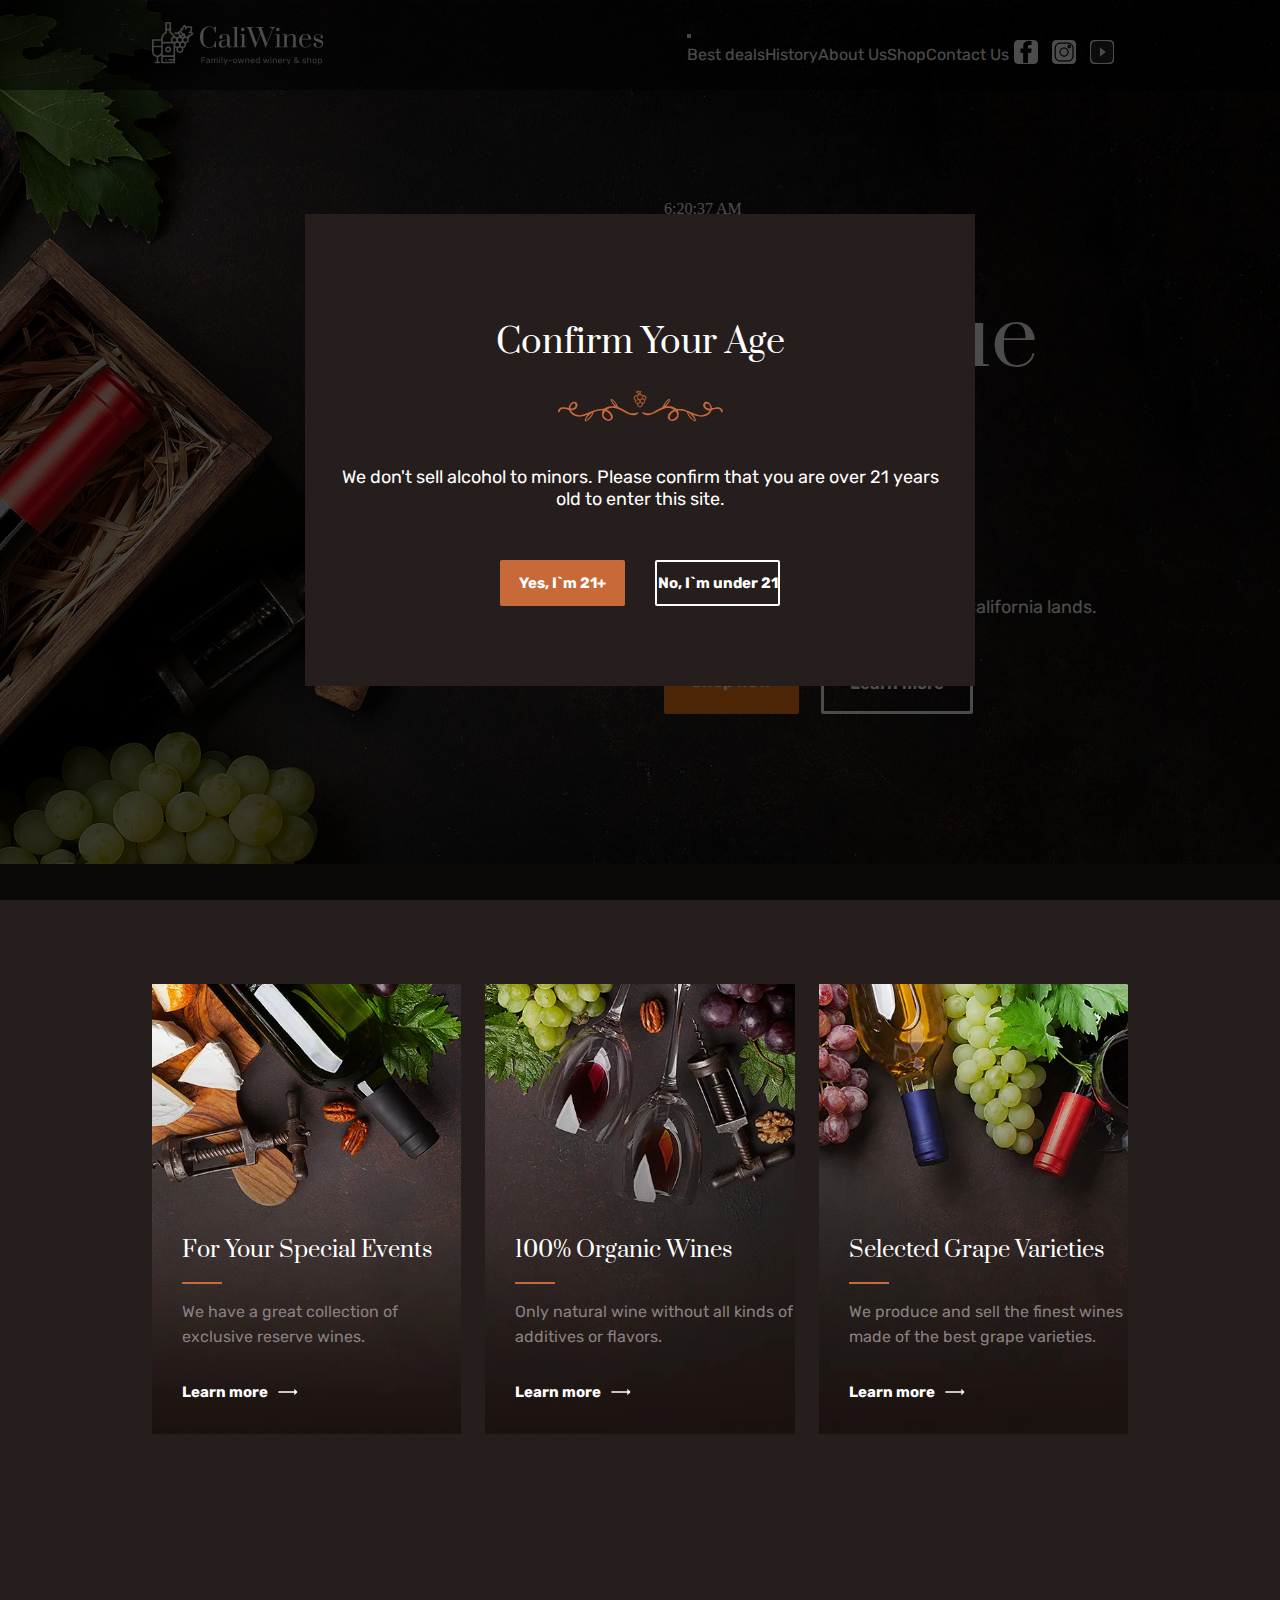
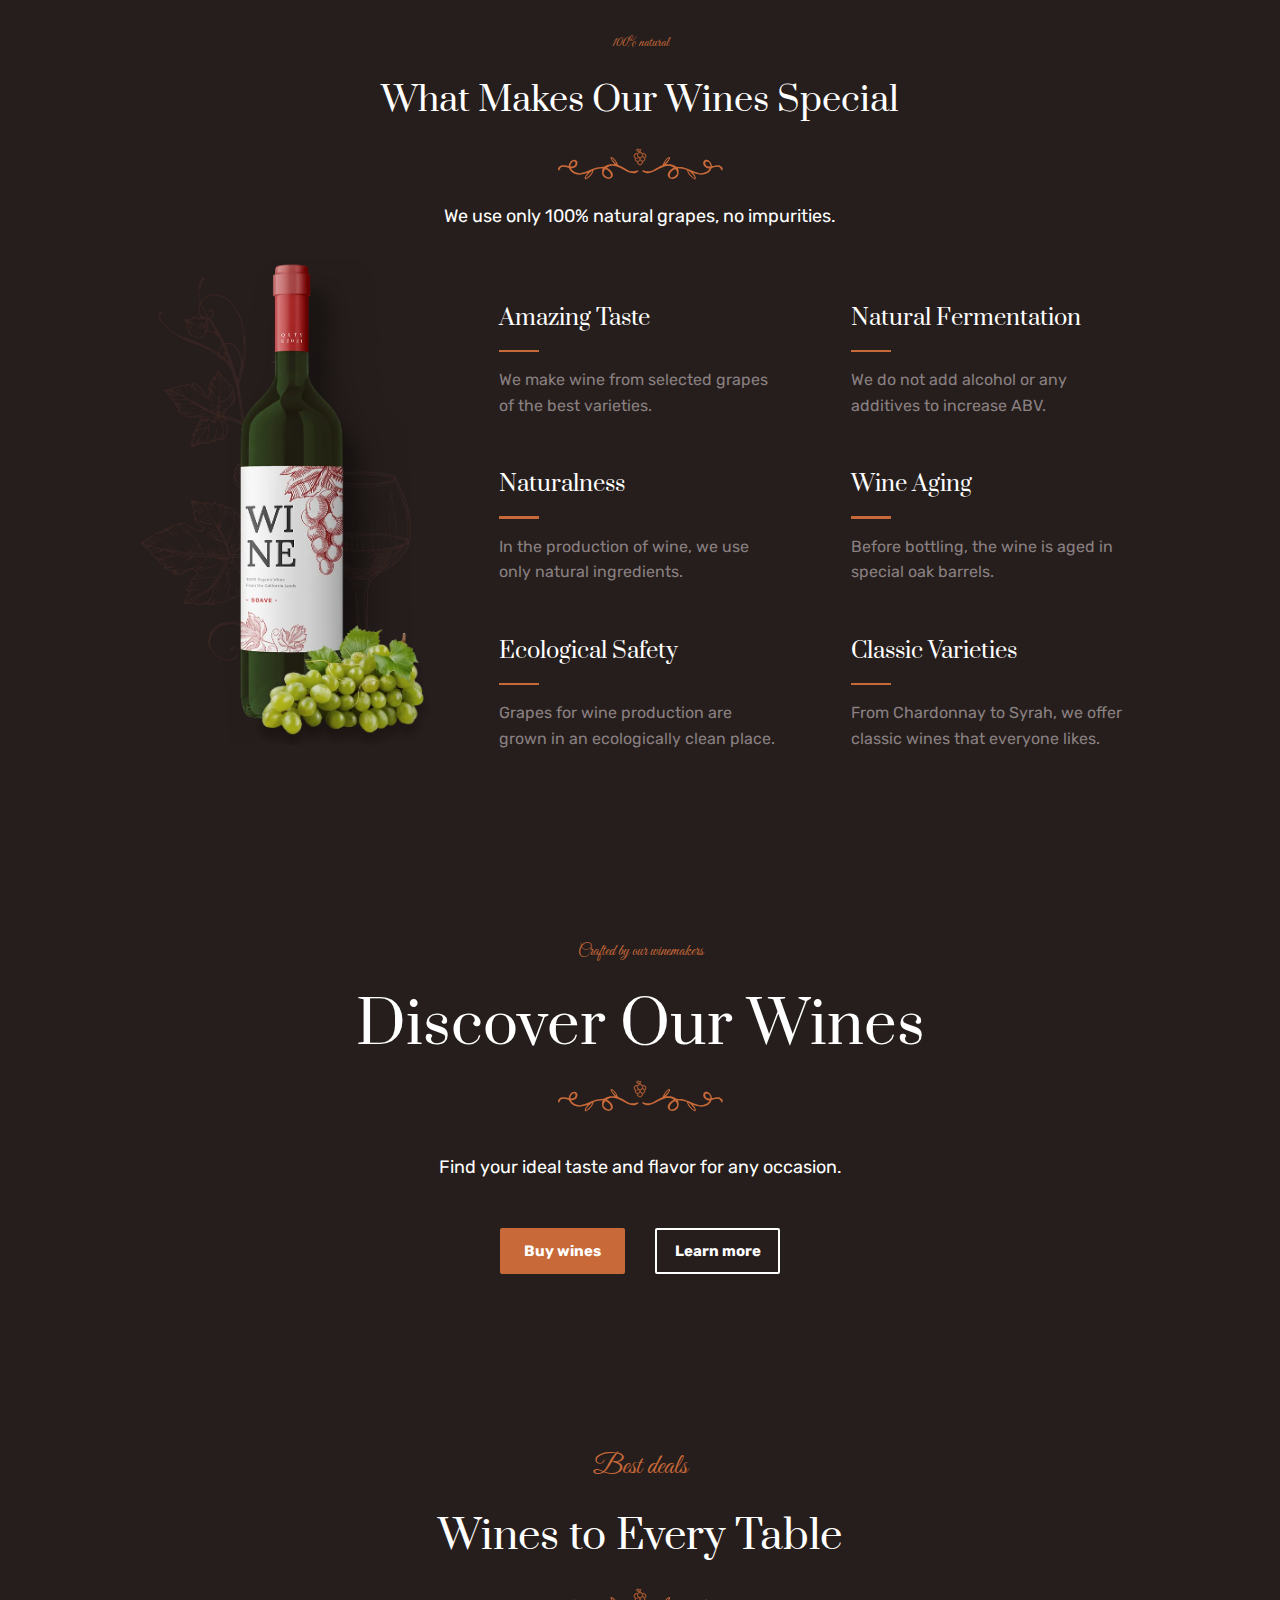
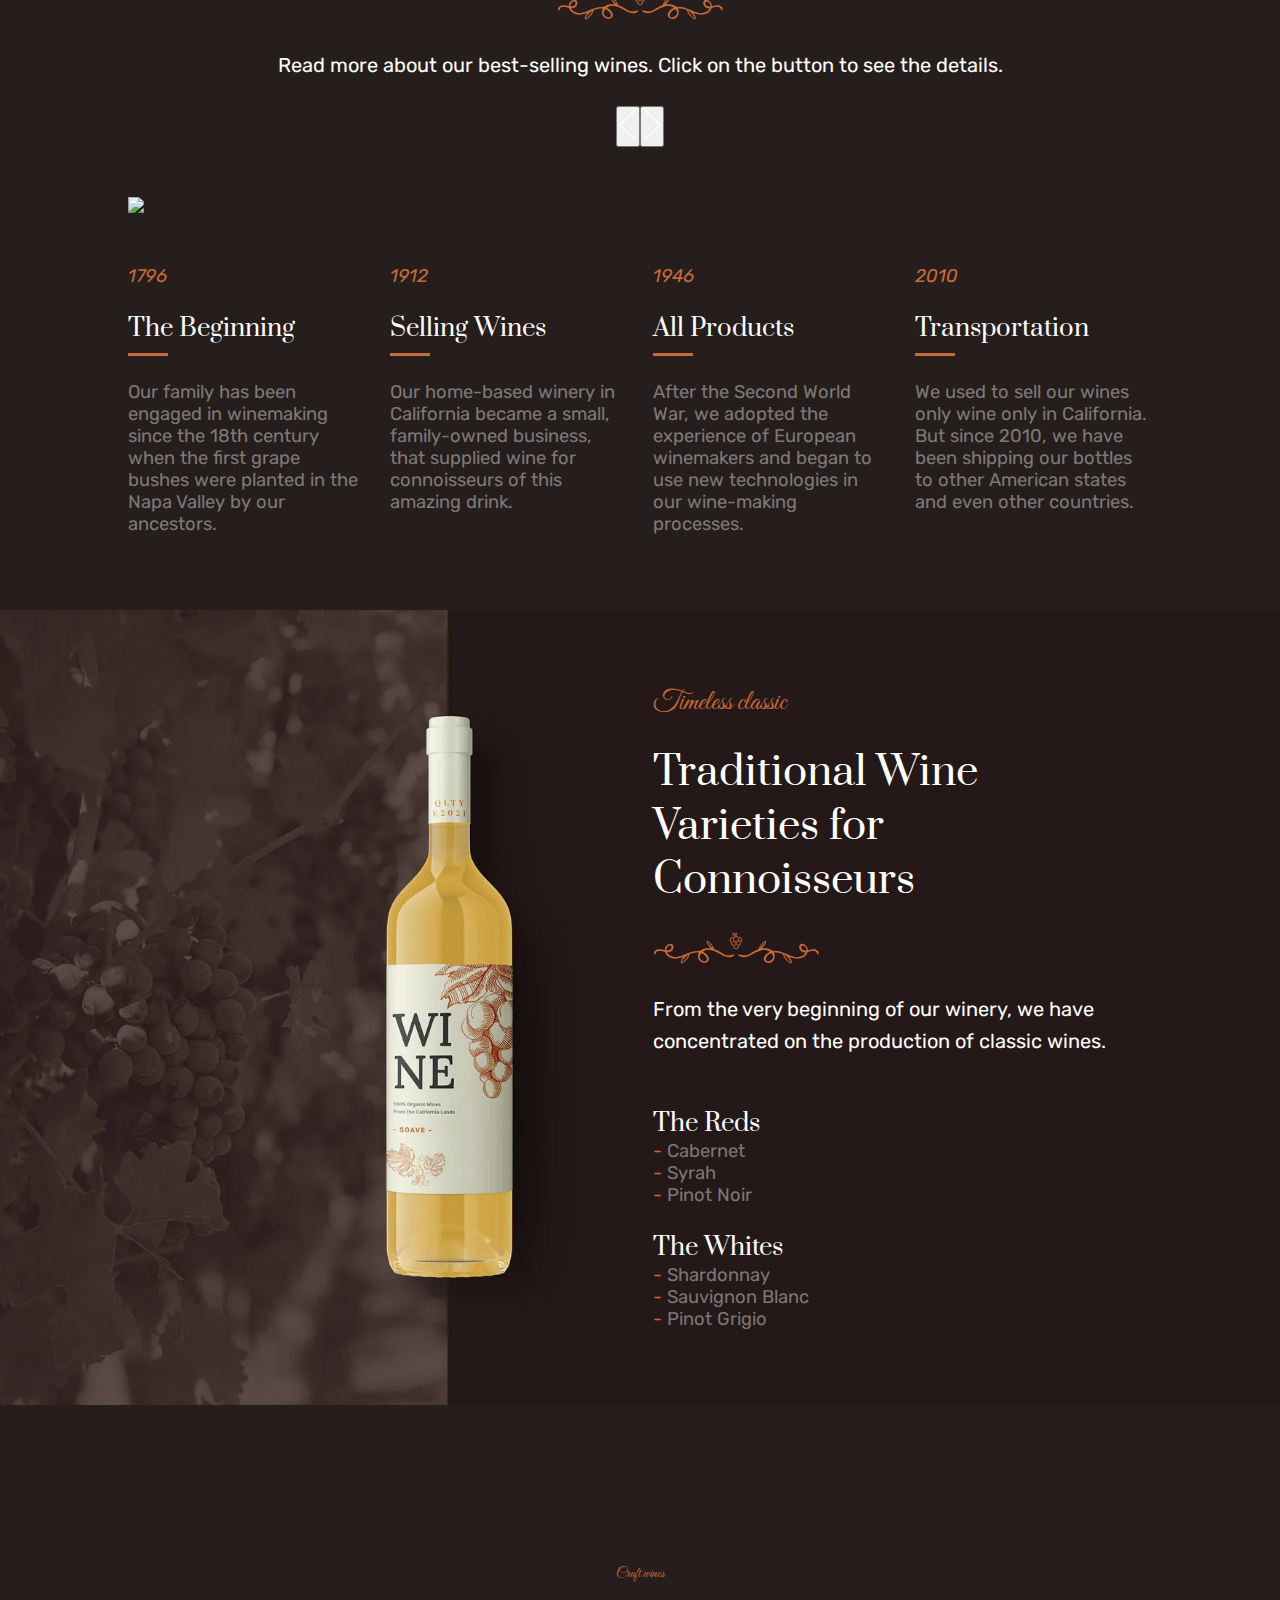
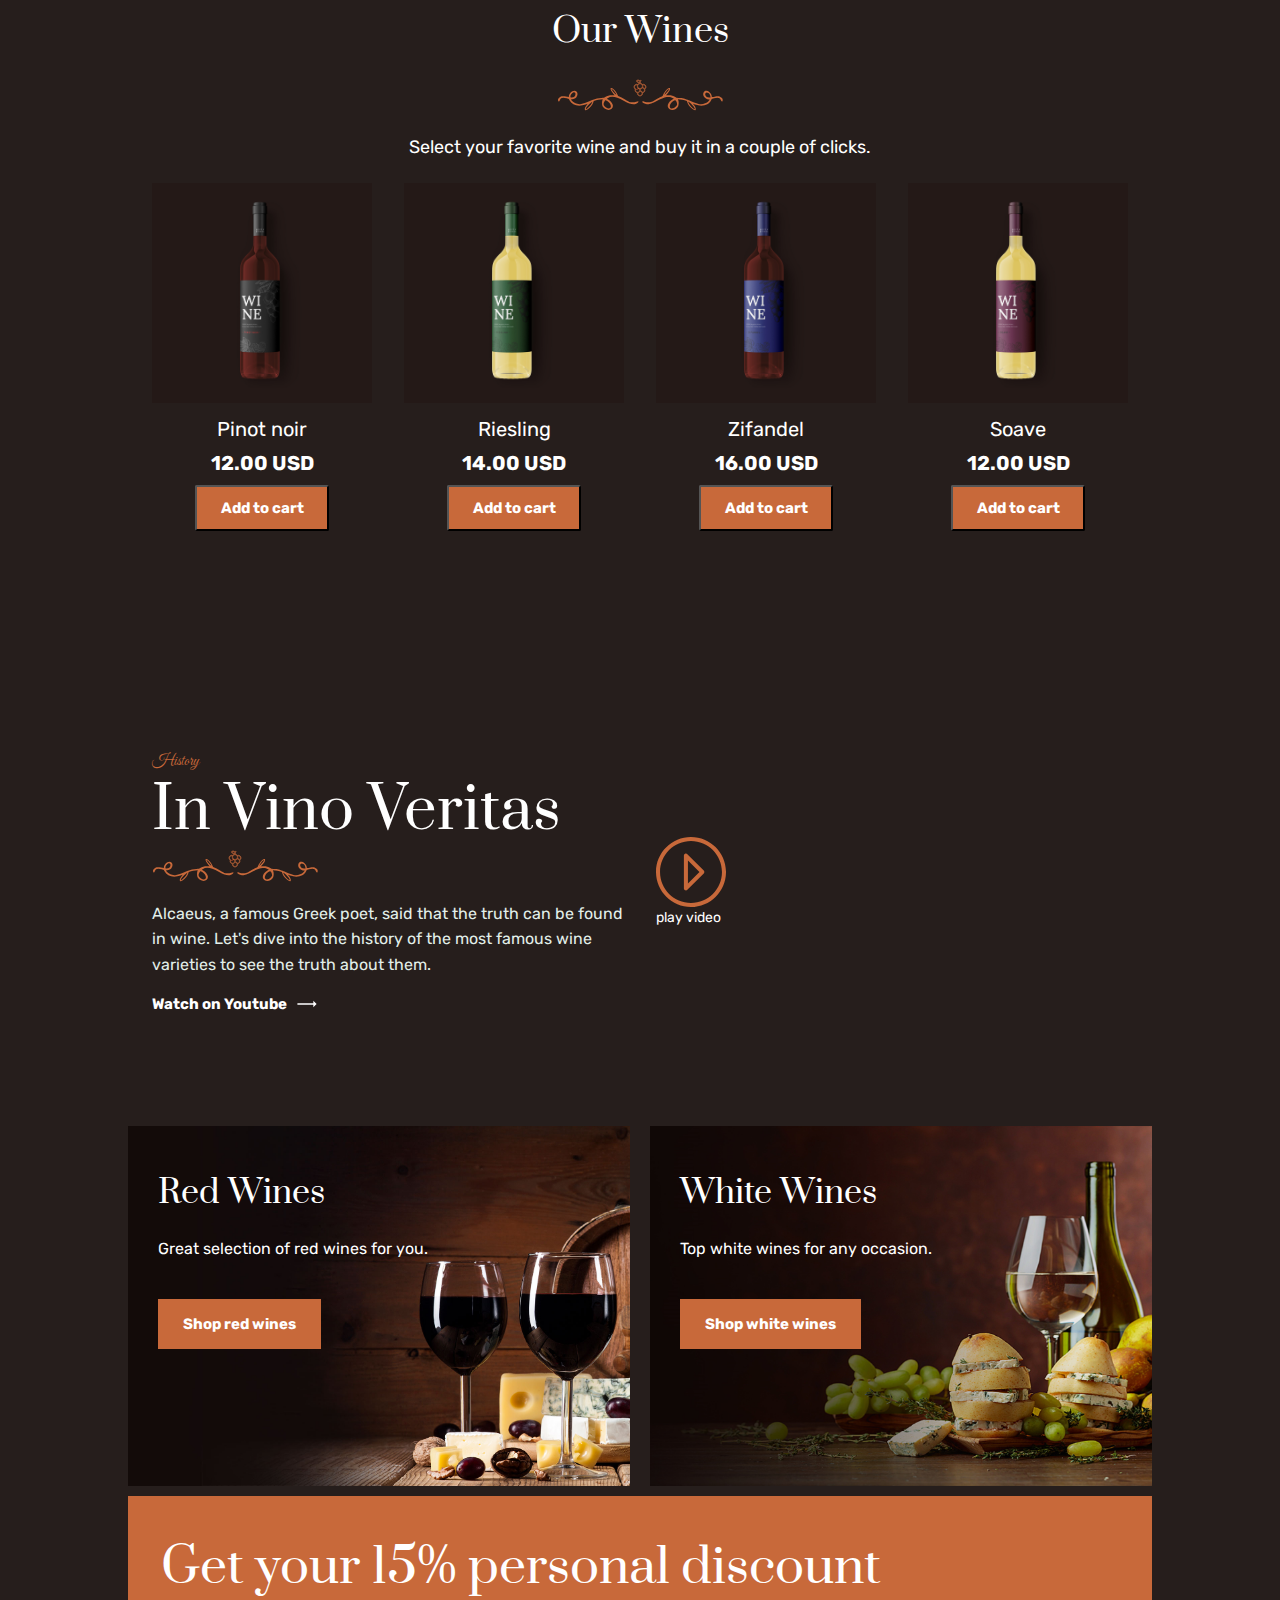
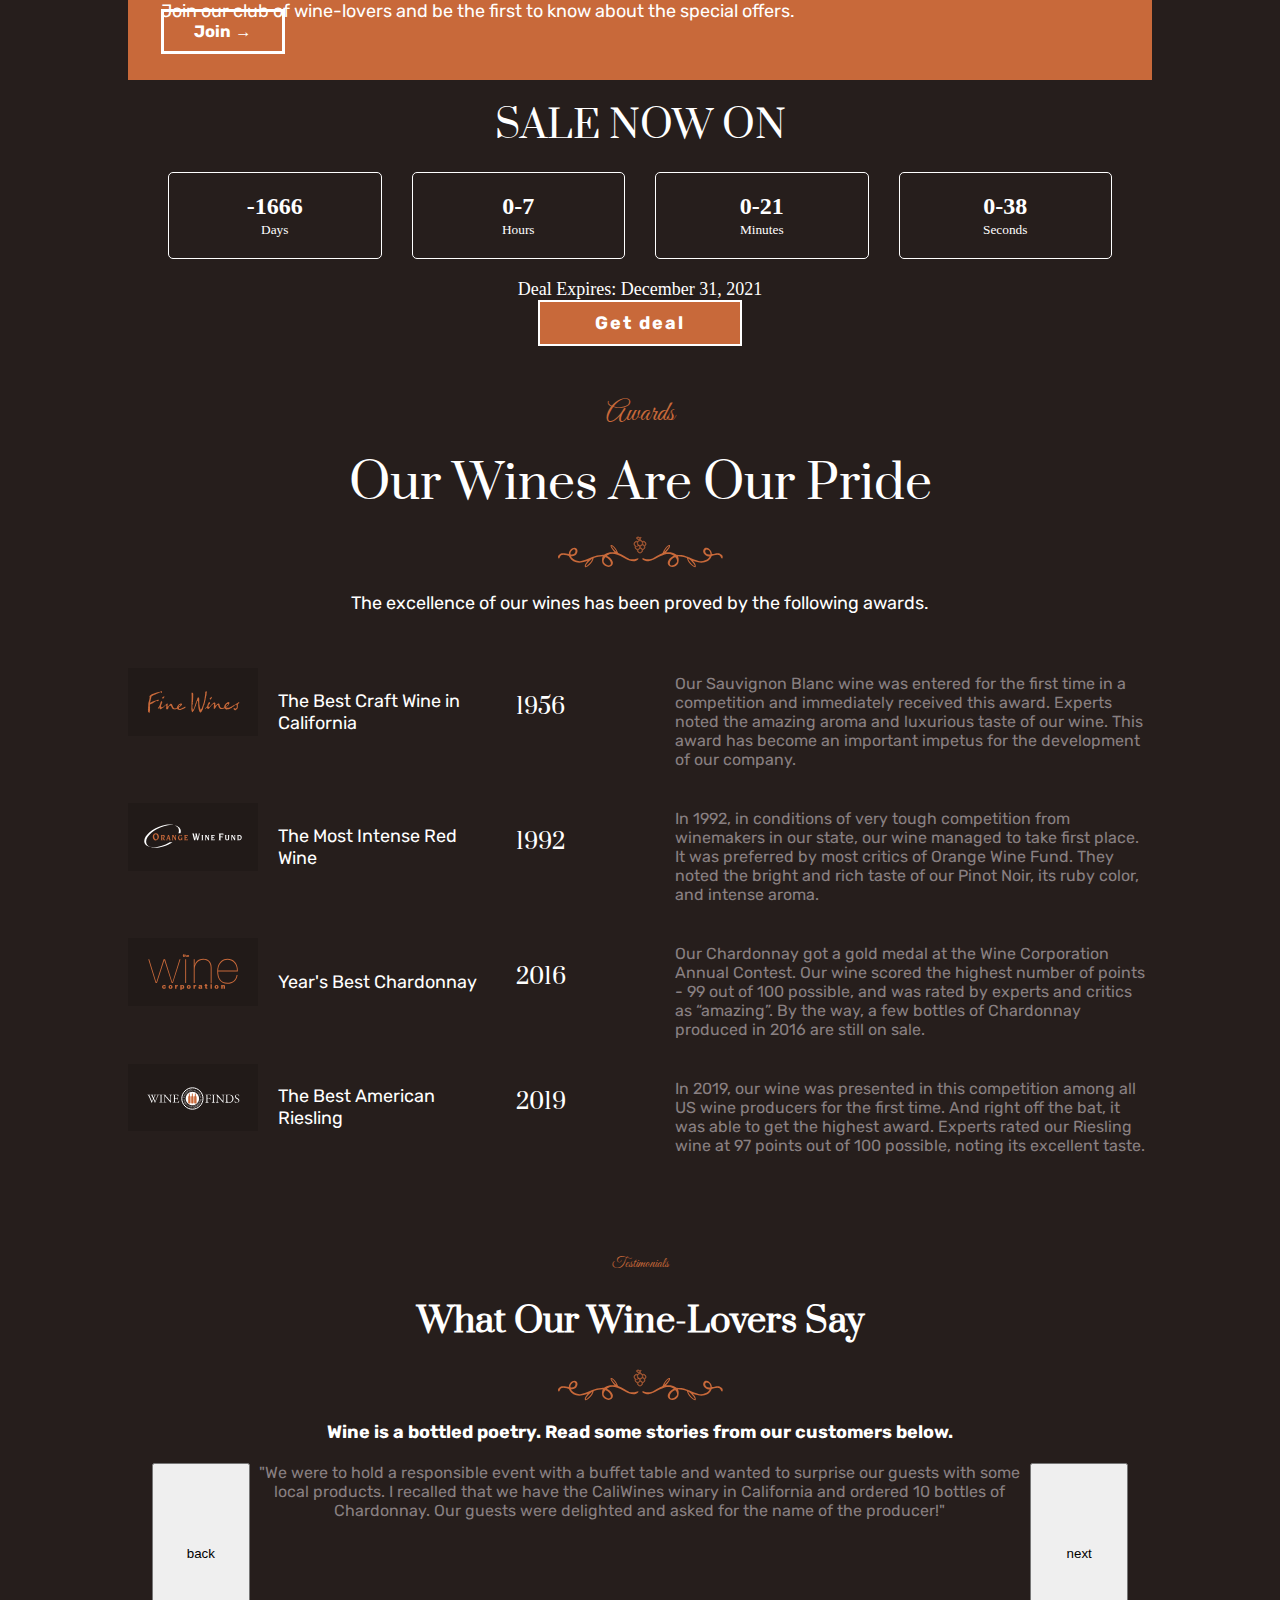
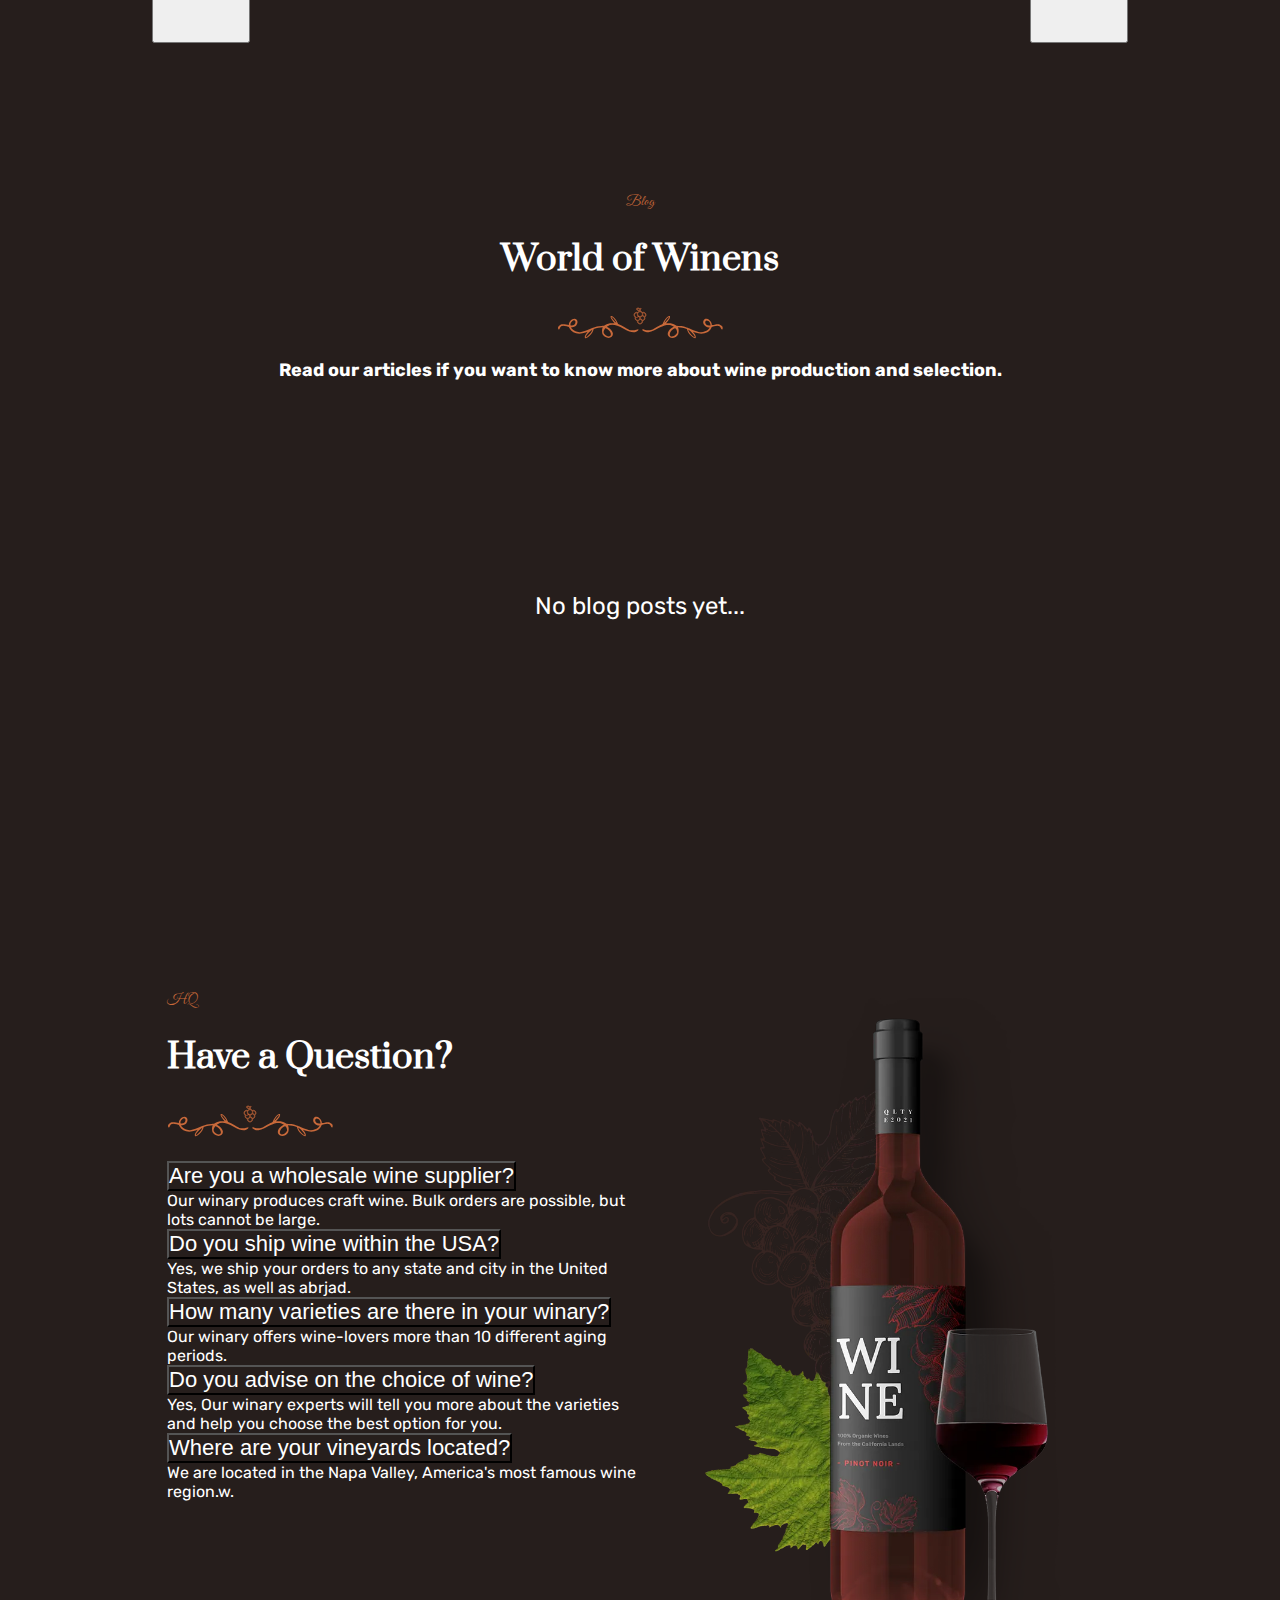
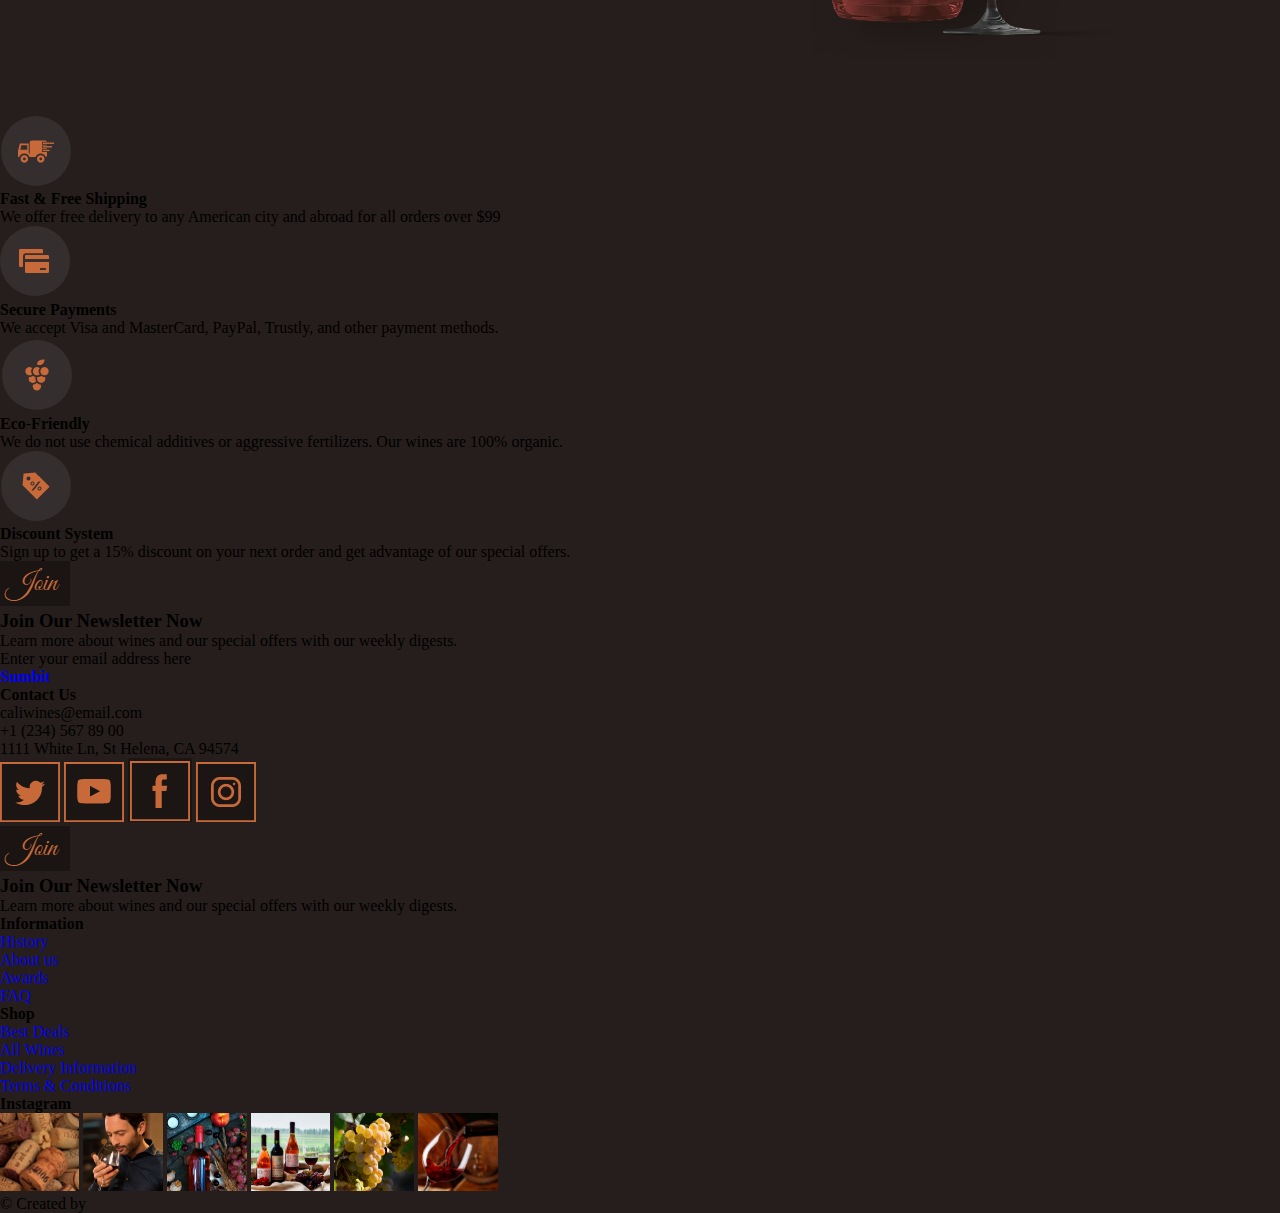
==== index.html @ bb3c5819 "carusel and separate wine page" ====
<!DOCTYPE html>
<html lang="en">

<head>
    <meta charset="UTF-8">
    <meta http-equiv="X-UA-Compatible" content="IE=edge">
    <meta name="viewport" content="width=device-width, initial-scale=1.0">
    <link href="https://cdn.jsdelivr.net/npm/bootstrap@5.1.3/dist/css/bootstrap.min.css" rel="stylesheet"
        integrity="sha384-1BmE4kWBq78iYhFldvKuhfTAU6auU8tT94WrHftjDbrCEXSU1oBoqyl2QvZ6jIW3" crossorigin="anonymous">

    <!--fonts-start-->
    <link rel="preconnect" href="https://fonts.googleapis.com">
    <link rel="preconnect" href="https://fonts.gstatic.com" crossorigin>
    <link href="https://fonts.googleapis.com/css2?family=Rubik&display=swap" rel="stylesheet">
    <link rel="preconnect" href="https://fonts.googleapis.com">
    <link rel="preconnect" href="https://fonts.gstatic.com" crossorigin>
    <link href="https://fonts.googleapis.com/css2?family=Prata&display=swap" rel="stylesheet">
    <link rel="preconnect" href="https://fonts.googleapis.com">
    <link rel="preconnect" href="https://fonts.gstatic.com" crossorigin>
    <link href="https://fonts.googleapis.com/css2?family=Great+Vibes&display=swap" rel="stylesheet">
    <!--fonts-end-->


    <link type="image/x-icon" href="img/wine-glass-favicon.png" rel="shortcut icon">
    <link rel="stylesheet" href="css/winecards-discount-awards.css">
    <link rel="stylesheet" href="css/winecards.css">
    <link rel="stylesheet" href="css/discount.css">
    <link rel="stylesheet" href="css/countdown.css">
    <link rel="stylesheet" href="css/index.css">
    <link rel="stylesheet" href="css/connect.css">
    <link rel="stylesheet" href="css/header.css">
    <link rel="stylesheet" href="css/our-wines--traditional.css">
    <link rel="stylesheet" href="css/footer.css">
    <link rel="stylesheet" href="css/wine-table-traditional.css">
    <title>Wine Store</title>
    <style>
        .custom-toggler .navbar-toggler-icon {
            background-image: url("data:image/svg+xml;charset=utf8,%3Csvg viewBox='0 0 32 32' xmlns='http://www.w3.org/2000/svg'%3E%3Cpath stroke='rgba(255,255,255, 0.9)' stroke-width='2' stroke-linecap='round' stroke-miterlimit='10' d='M4 8h24M4 16h24M4 24h24'/%3E%3C/svg%3E");
        }
    </style>
</head>

<body>
    <!--START SVIATOSLAV-->
    <div class="window-confirm-your-age-full-screen" id='window-confirm-your-age-full-screen'>
        <div class="window-confirm-your-age">
            <section class="window-confirm-your-text">
                <span class="h-dark-background-font h-dark-background">Confirm Your Age</span>
                <div>
                    <img src="img/decor.svg" alt="decor">
                </div>
                <span class="text-under-decor-font text-under-decor-image-backgound">We don't sell alcohol to minors.
                    Please
                    confirm that you are over 21 years old to enter this site.</span>
                <div class="two-button">
                    <a class="button-with-orange-background" onclick="yes21()" href="#">Yes, I`m 21+</a>
                    <a class="button-without-background" onclick="lessThan21 ()" href="#">No, I`m under 21</a>
                </div>
            </section>
        </div>
    </div>
    <!--END SVIATOSLAV-->
    <header>
        <nav class="navbar navbar-expand-lg navigation-menu-header">
            <div class="header container-index">
                <div class="content-header">
                    <div class="header-logo">
                        <img src="img/header-section/logo-header.svg" alt="logo-header">
                    </div>
                    <div class="burger-menu">
                        <button class="navbar-toggler custom-toggler" type="button" data-bs-toggle="collapse"
                            data-bs-target="#header-nav" aria-controls="header-nav" aria-expanded="false"
                            aria-label="Toggle navigation">
                            <span class="navbar-toggler-icon"></span>
                        </button>
                        <div class="collapse navbar-collapse" id="header-nav">
                            <div class="menu">
                                <a class="nav-link" href="#best-deals">Best deals</a>
                                <a class="nav-link" href="#history">History</a>
                                <a class="nav-link" href="#traditional-wine-varietes">About Us</a>
                                <a class="nav-link" href="#our-wines">Shop</a>
                                <a class="nav-link" href="#contact-us">Contact Us</a>
                                <div class="soc-icon">
                                    <a href="https://www.facebook.com/"><img src="img/header-section/facebook.png" alt="Icon Facebook"></>
                                    <a href="https://www.instagram.com/"><img src="img/header-section/instagram.png" alt="Icon Instagram"></>
                                    <a href="https://www.youtube.com/"><img src="img/header-section/youtube.png" alt="Icon Youtube"></a>>
                                </div>
                            </div>
                        </div>
                    </div>
                </div>
            </div>
        </nav>
        <div class="hero container-index">
          <div class="section-header">
           <div class="empty-section-in-header"></div>
            <div class="content-hero">
                <div class="headerClock"></div>
                <h5><span class="taste our">Taste our</span></h5>
                <h1>Boutique Wines</h1>
                <img src="img/header-section/picture-grapes-block.svg" alt="logo-hero">
                <p class="tekst">Grown with love and respect for the California lands.</p>
                <div class="buttons">
                    <div class="shop-now">
                        <a href="#">Shop now</a>
                    </div>
                    <div class="learn-more">
                        <a href="#our-wines-special">Learn more</a>
                    </div>
                </div>
            </div>
          </div>
        </div>
    </header>
    <!--START SVIATOSLAV-->
    <div class="wine-table">
        <div class="container-index">
            <div class="our-special-wines-plus-cards container-index">
                <class class="anchor-on-page">
                    <section class="special-events-card info-card">
                        <span class="h-info-card-font">For Your Special Events</span>
                        <div class="orange-line"></div>
                        <span class="just-text-font">We have a great collection of exclusive reserve wines.</span>
                        <div class="link-with-arrow">
                            <a class="text-link-main" href="#best-deals">Learn more <img class="arrow"
                                    src="img/our-wines--traditional/arrow-right.svg" alt="arrow-right">
                            </a>
                        </div>

                    </section>

                    <section class="organic-wines-card info-card">
                        <span class="h-info-card-font">100% Organic Wines</span>
                        <div class="orange-line"></div>
                        <span class="just-text-font">Only natural wine without all kinds of additives or flavors.</span>
                        <div class="link-with-arrow">
                            <a class="text-link-main" href="#">Learn more <img class="arrow"
                                    src="img/our-wines--traditional/arrow-right.svg" alt="arrow-right">
                            </a>
                        </div>

                    </section>

                    <section class="grape-varieties-card info-card">
                        <span class="h-info-card-font">Selected Grape Varieties</span>
                        <div class="orange-line"></div>
                        <span class="just-text-font">We produce and sell the finest wines made of the best grape
                            varieties.</span>
                        <div class="link-with-arrow">
                            <a class="text-link-main" href="#">Learn more <img class="arrow"
                                    src="img/our-wines--traditional/arrow-right.svg" alt="arrow-right">
                            </a>
                        </div>

                    </section>
                </class>
            </div>
            <div id="our-wines-special">
                <section class="our-wines-special-text">
                    <span class="decor-text-font decor-text">100% natural</span>
                    <span class="h-dark-background-font h-dark-background">What Makes Our Wines Special</span>
                    <img src="img/decor.svg" alt="decor">
                    <span class="text-under-decor-font text-under-decor">We use only 100% natural grapes, no
                        impurities.</span>
                </section>
                <div class="bottle-with-column">
                    <div class="row">
                        <div class="bottle">
                            <img class='bottle-wine-special' src="img/our-wines--traditional/bottle.webp" alt="bottle">
                        </div>
                        <div class="column-center">
                            <div class="preference">
                                <span class="h-preference-font">Amazing Taste</span>
                                <div class="orange-line"></div>
                                <div class="just-text-font">We make wine from selected grapes of the best varieties.
                                </div>
                            </div>

                            <div class="preference">
                                <span class="h-preference-font">Naturalness</span>
                                <div class="orange-line"></div>
                                <div class="just-text-font">In the production of wine, we use only natural
                                    ingredients.
                                </div>
                            </div>

                            <div class="preference">
                                <span class="h-preference-font">Ecological Safety</span>
                                <div class="orange-line"></div>
                                <div class="just-text-font">Grapes for wine production are grown in an ecologically
                                    clean place.</div>
                            </div>
                        </div>
                        <div class="column-right">
                            <div class="preference">
                                <span class="h-preference-font">Natural Fermentation</span>
                                <div class="orange-line"></div>
                                <div class="just-text-font">We do not add alcohol or any additives to increase ABV.
                                </div>
                            </div>

                            <div class="preference">
                                <span class="h-preference-font">Wine Aging</span>
                                <div class="orange-line"></div>
                                <div class="just-text-font">Before bottling, the wine is aged in special oak
                                    barrels.
                                </div>
                            </div>

                            <div class="preference">
                                <span class="h-preference-font">Classic Varieties</span>
                                <div class="orange-line"></div>
                                <div class="just-text-font">From Chardonnay to Syrah, we offer classic wines that
                                    everyone likes.</div>
                            </div>
                        </div>
                    </div>
                </div>
            </div>
        </div>
        <div class="discover-our-wines-bg">
            <div class="container-index discover-our-wines">
                <span class="decor-text-font">Crafted by our winemakers</span>
                <span class="h-image-background-font h-image-background">Discover Our Wines</span>
                <div>
                    <img src="img/decor.svg" alt="decor">
                </div>
                <span class="text-under-decor-font text-under-decor-image-backgound">Find your ideal taste and flavor
                    for
                    any occasion.</span>
                <div class="two-button">
                    <a class="button-with-orange-background" href="#our-wines">Buy wines</a>
                    <a class="button-without-background" href="#">Learn more</a>
                </div>
            </div>
        </div>
    </div>

    <!--END SVIATOSLAV-->

    <!--Kateryna-->

    <div class="wine-table" id="best-deals">
        <div class="wines-to-every-table">
            <div class="wines-to-every-table-container">
                <div class="decor-text-wine-traditional">Best deals</div>
                <div class="name-of-section">Wines to Every Table</div>
                <div><img class="main-decor-element" src="img/decor.svg" alt="decor-element"></div>
                <span class="bold-main-text">Read more about our best-selling wines. Click on the button to see the
                    details.</span>
            </div>

            <div class="products-carusel">
                <button class="prewWine"><img class="bottom-arrow" src="img/wine-table-traditional/arrow-left.svg" alt="Arrow left"></button>
                <div class="wine-carusel"></div>
                <button class="nextWine"><img class="bottom-arrow" src="img/wine-table-traditional/arrow-right.svg" alt="Arrow right"></button>

            </div>


        </div>
        <div class="photo-and-description-year">
            <div class="photo-with-many-bottles" id="history">
                <img class="many-bottles" src="img/wine-table-traditional/manyBottles.webp" alt="Many wine bottles">
            </div>
            <div class="year-and-description">
                <article class="year-description">
                    <div class="year-text">1796</div>
                    <div class="name-of-article">The Beginning</div>
                    <div class="orange-line"></div>
                    <div class="grey-main-text">
                        Our family has been engaged in winemaking since the 18th century when the first grape bushes
                        were
                        planted in the Napa Valley by our ancestors.
                    </div>
                </article>
                <article class="year-description">
                    <div class="year-text">1912</div>
                    <div class="name-of-article">Selling Wines</div>
                    <div class="orange-line"></div>
                    <div class="grey-main-text">
                        Our home-based winery in California became a small, family-owned business, that supplied
                        wine
                        for
                        connoisseurs of this amazing drink.
                    </div>
                </article>
                <article class="year-description">
                    <div class="year-text">1946</div>
                    <div class="name-of-article">All Products</div>
                    <div class="orange-line"></div>
                    <div class="grey-main-text">
                        After the Second World War, we adopted the experience of European winemakers and began to
                        use
                        new
                        technologies in our wine-making processes.
                    </div>
                </article>
                <article class="year-description">
                    <div class="year-text">2010</div>
                    <div class="name-of-article">Transportation</div>
                    <div class="orange-line"></div>
                    <div class="grey-main-text">
                        We used to sell our wines only wine only in California. But since 2010, we have been
                        shipping
                        our
                        bottles to other American states and even other countries.
                    </div>
                </article>


            </div>

        </div>

        <div class="background-one-wine">
            <div class="different-wine-description" id="traditional-wine-varietes">

                <article>
                    <div class="empty-grid-wine"></div>
                </article>
                <article class="wine-description-background-bottle">
                    <div class="decor-text-wine-traditional">Timeless classic</div>
                    <div class="name-of-section-left">Traditional Wine Varieties for Connoisseurs</div>

                    <div><img class="main-decor-element" src="img/decor.svg" alt="decor-element"></div>

                    <div class="bold-main-text-left">From the very beginning of our winery, we have concentrated on the
                        production of classic wines.</div>

                    <div class="name-of-article">The Reds</div>
                    <div class="grey-main-text-left"><span class="tire">-</span> Cabernet</div>
                    <div class="grey-main-text-left"><span class="tire">-</span> Syrah</div>
                    <div class="grey-main-text-left"><span class="tire">-</span> Pinot Noir</div>

                    <div class="name-of-article">The Whites</div>
                    <div class="grey-main-text-left"><span class="tire">-</span> Shardonnay</div>
                    <div class="grey-main-text-left"><span class="tire">-</span> Sauvignon Blanc</div>
                    <div class="grey-main-text-left last-el-in-description"><span class="tire">-</span> Pinot Grigio
                    </div>

                </article>


            </div>


        </div>

    </div>


    <!--Kateryna-->



    <!--START SVIATOSLAV-->
    <div class="wine-table">
        <div class="container-index">
            <div id="our-wines">
                <section class="title-our-wines">
                    <span class="decor-text-font decor-text">Craft wines</span>
                    <span class="h-dark-background-font h-dark-background">Our Wines</span>
                    <img src="img/decor.svg" alt="decor">
                    <span class="text-under-decor-font text-under-decor">Select your favorite wine and buy it in a
                        couple of
                        clicks.</span>
                </section>
                <div class="assortment"></div>
            </div>
        </div>
        <div class="in-vino-with-play-video-bg">
            <div class="container-index">
                <div class="in-vino-with-play-video in-vino-with-play-video-flex in-vino-with-play-video-grid">
                    <div class="in-vino">
                        <span class="decor-text-font">History</span>
                        <span class="h-image-background-font h-image-background h-in-vino">In Vino Veritas</span>
                        <div><img src="img/decor.svg" alt="decor"></div>
                        <span class="just-text-in-vino-veritas-font just-text-in-vino-veritas">Alcaeus, a famous
                            Greek
                            poet,
                            said that the truth can be
                            found in wine. Let's
                            dive into the history
                            of the most famous wine varieties to see the truth about them.
                        </span>
                        <div class="link-with-arrow">
                            <a class="text-link-main" href="#">Watch on Youtube
                                <img class="arrow" src="img/our-wines--traditional/arrow-right.svg" alt="arrow-right">
                            </a>
                        </div>

                    </div>
                    <div class="play-video">
                        <img class="play-img" src="img/our-wines--traditional/play-video.svg" alt="">
                        <span class="play-text">play video</span>
                    </div>
                </div>
            </div>
        </div>
    </div>

    <!--END SVIATOSLAV-->





    <!-- Rostik Pyliak start-code -->
    <div class="red-white-wines">
        <div class="container-index">
            <div class="red-white-wines-row">
                <div class="red-wines">
                    <p class="red-wines-title">Red Wines</p>
                    <p class="red-wines-about">Great selection of red wines for you.</p>
                    <a href="products-with-burger.html" class="shop-wine-btn">Shop red wines</a>
                </div>

                <div class="white-wines">
                    <p class="white-wines-title">White Wines</p>
                    <p class="white-wines-about">Top white wines for any occasion. </p>
                    <a href="products-with-burger.html" class="shop-wine-btn">Shop white wines</a>
                </div>
            </div>
        </div>
    </div>

    <div class="discount">
        <div class="container-index">
            <div class="discount-block">
                <h2 class="discount-title">Get your 15% personal discount</h2>
                <p class="discount-subtitle">Join our club of wine-lovers and be the first to know about the special
                    offers.</p>
                <a href="#" class="discount-btn">Join →</a>
            </div>
        </div>
    </div>

    <div class="countdown">
        <div class="container-index">
            <h2 class="countdown-title">SALE NOW ON</h2>
            <div class="countdown-row" id="countdown-row">
                <div class="time">
                    <h2 id="days">00</h2>
                    <small>Days</small>
                </div>

                <div class="time">
                    <h2 id="hours">00</h2>
                    <small>Hours</small>
                </div>

                <div class="time">
                    <h2 id="minutes">00</h2>
                    <small>Minutes</small>
                </div>

                <div class="time">
                    <h2 id="seconds">00</h2>
                    <small>Seconds</small>
                </div>
            </div>
            <p class="countdown-expire">Deal Expires: December 31, 2021</p>
            <a href="#our-wines" class="countdown-btn">Get deal</a>
        </div>
    </div>

    <div class="awards">
        <div class="container-index">
            <h5 class="awards-suptitle">Awards</h5>
            <h2 class="awards-title">Our Wines Are Our Pride</h2>
            <div class="awards-decor">
                <img src="img/decor.svg" alt="Decor Logo">
            </div>
            <h5 class="awards-subtitle">The excellence of our wines has been proved by the following awards.</h5>

            <div class="awards-wrapper">
                <div class="awards-row">
                    <img class="awards-icon" src="img/winecards-discount-awards/finewineslogo.svg" alt="Fine Wines">
                    <p class="awards-nominee">The Best Craft Wine in California</p>
                    <h4 class="awards-year">1956</h4>
                    <p class="awards-about">Our Sauvignon Blanc wine was entered for the first time in a competition
                        and immediately received this award. Experts noted the amazing aroma and luxurious taste of
                        our wine. This award has become an important impetus for the development of our company.
                    </p>
                </div>

                <div class="awards-row">
                    <img class="awards-icon" src="img/winecards-discount-awards/winefundlogo.svg"
                        alt="Orange Wine Fund">
                    <p class="awards-nominee">The Most Intense Red Wine</p>
                    <h4 class="awards-year">1992</h4>
                    <p class="awards-about">In 1992, in conditions of very tough competition from winemakers in our
                        state, our wine managed to take first place. It was preferred by most critics of Orange Wine
                        Fund. They noted the bright and rich taste of our Pinot Noir, its ruby color, and intense
                        aroma.
                    </p>
                </div>

                <div class="awards-row">
                    <img class="awards-icon" src="img/winecards-discount-awards/corporationlogo.svg"
                        alt="Wine Corporation">
                    <p class="awards-nominee">Year's Best Chardonnay</p>
                    <h4 class="awards-year">2016</h4>
                    <p class="awards-about">Our Chardonnay got a gold medal at the Wine Corporation Annual Contest.
                        Our wine scored the highest number of points - 99 out of 100 possible, and was rated by
                        experts and critics as “amazing”. By the way, a few bottles of Chardonnay produced in 2016
                        are still on sale.
                    </p>
                </div>

                <div class="awards-row">
                    <img class="awards-icon" src="img/winecards-discount-awards/winefindslogo.svg" alt="Wine Finds">
                    <p class="awards-nominee">The Best American Riesling</p>
                    <p class="awards-year">2019</p>
                    <p class="awards-about">In 2019, our wine was presented in this competition among all US wine
                        producers for the first time. And right off the bat, it was able to get the highest award.
                        Experts rated our Riesling wine at 97 points out of 100 possible, noting its excellent
                        taste.
                    </p>
                </div>
            </div>
            <!-- Rostik Pyliak end-code -->


            <!-- Antonina start code-->
            <div class="container-connect">
                <section class="testimonials">
                    <div class="testimonials-header">
                        <p class="slogan">Testimonials</p>
                        <h1 class="title-connect">What Our Wine-Lovers Say</h1>
                        <img class="awards-logo" src="img/decor.svg" alt="Awards Logo">
                        <h2 class="text-content">Wine is a bottled poetry. Read some stories from our customers below.
                        </h2>
                    </div>
                    <div class="carousel">
                        <button class="carousel-prev">back</button>
                        <div class="slide"></div>
                        <button class="carousel-next">next</button>
                        <!--<div id="carouselExampleIndicators" class="carousel slide" data-bs-ride="carousel">
                            <div class="carousel-indicators">
                                <button type="button" data-bs-target="#carouselExampleIndicators" data-bs-slide-to="0"
                                    class="active" aria-current="true" aria-label="Slide 1"></button>
                                <button type="button" data-bs-target="#carouselExampleIndicators" data-bs-slide-to="1"
                                    aria-label="Slide 2"></button>
                                <button type="button" data-bs-target="#carouselExampleIndicators" data-bs-slide-to="2"
                                    aria-label="Slide 3"></button>
                            </div>
                            <div class="carousel-item">
                                <p class="reviews">"We were to hold a responsible event with a buffet table and
                                    wanted to
                                    surprise
                                    our
                                    guests with some
                                    local products. I recalled that we have the CaliWines winary in California and
                                    ordered 10
                                    bottles of
                                    Chardonnay. Our guests were delighted and asked for the name of the producer!"
                                </p>
                            </div>
                            <div class="carousel-item">
                                <p class="reviews">"Our restaurant has been cooperating with this winery for
                                    over 10 years. We
                                    order
                                    the
                                    whole range of
                                    wine from them. We are completely satisfied with the quality of the wine
                                    supplied to us. And
                                    our
                                    guests often choose CaliWines from our wine menu."
                                </p>
                            </div>
                        </div>
                        <button class="carousel-control-prev" type="button" data-bs-target="#carouselExampleIndicators"
                            data-bs-slide="prev">
                            <span class="carousel-control-prev-icon" aria-hidden="true"></span>
                            <span class="visually-hidden">Previous</span>
                        </button>
                        <button class="carousel-control-next" type="button" data-bs-target="#carouselExampleIndicators"
                            data-bs-slide="next">
                            <span class="carousel-control-next-icon" aria-hidden="true"></span>
                            <span class="visually-hidden">Next</span>
                        </button>-->
                    </div>
            </div>
            </section>

            <section class="blog">
                <div class="blog-header">
                    <p class="slogan">Blog</p>
                    <h1 class="title-connect">World of Winens</h1>
                    <img class="awards-logo" src="img/decor.svg" alt="Awards Logo">
                    <h2 class="text-content">Read our articles if you want to know more
                        about wine production and selection.
                    </h2>
                </div>
                <div class="text-post">No blog posts yet...</div>

            </section>
            <section class="hq">
                <div class="left-column">
                    <p class="slogan">HQ</p>
                    <h1 class="title-connect">Have a Question?</h1>
                    <img class="awards-logo" src="img/decor.svg" alt="Awards Logo">
                    <div class="accordion">
                        <div class="accordion" id="accordionPanelsStayOpenExample">
                            <div class="accordion-item">
                                <h2 class="accordion-header" id="panelsStayOpen-headingOne">
                                    <button class="accordion-button" type="button" data-bs-toggle="collapse"
                                        data-bs-target="#panelsStayOpen-collapseOne" aria-expanded="true"
                                        aria-controls="panelsStayOpen-collapseOne">
                                        Are you a wholesale wine supplier?
                                    </button>
                                </h2>
                                <div id="panelsStayOpen-collapseOne" class="accordion-collapse collapse show"
                                    aria-labelledby="panelsStayOpen-headingOne">
                                    <div class="accordion-body">
                                        Our winary produces craft wine. Bulk orders are possible, but lots cannot be
                                        large.
                                    </div>
                                </div>
                            </div>
                            <div class="accordion-item">
                                <h2 class="accordion-header" id="panelsStayOpen-headingTwo">
                                    <button class="accordion-button collapsed" type="button" data-bs-toggle="collapse"
                                        data-bs-target="#panelsStayOpen-collapseTwo" aria-expanded="false"
                                        aria-controls="panelsStayOpen-collapseTwo">
                                        Do you ship wine within the USA?
                                    </button>
                                </h2>
                                <div id="panelsStayOpen-collapseTwo" class="accordion-collapse collapse"
                                    aria-labelledby="panelsStayOpen-headingTwo">
                                    <div class="accordion-body">
                                        Yes, we ship your orders to any state and city in the United States, as well
                                        as
                                        abrjad.
                                    </div>
                                </div>
                            </div>
                            <div class="accordion-item">
                                <h2 class="accordion-header" id="panelsStayOpen-headingThree">
                                    <button class="accordion-button collapsed" type="button" data-bs-toggle="collapse"
                                        data-bs-target="#panelsStayOpen-collapseThree" aria-expanded="false"
                                        aria-controls="panelsStayOpen-collapseThree">
                                        How many varieties are there in your winary?
                                    </button>
                                </h2>
                                <div id="panelsStayOpen-collapseThree" class="accordion-collapse collapse"
                                    aria-labelledby="panelsStayOpen-headingThree">
                                    <div class="accordion-body">
                                        Our winary offers wine-lovers more than 10 different aging periods.
                                    </div>
                                </div>
                            </div>
                            <div class="accordion-item">
                                <h2 class="accordion-header" id="panelsStayOpen-headingFour">
                                    <button class="accordion-button collapsed" type="button" data-bs-toggle="collapse"
                                        data-bs-target="#panelsStayOpen-collapseFour" aria-expanded="false"
                                        aria-controls="panelsStayOpen-collapseFour">
                                        Do you advise on the choice of wine?
                                    </button>
                                </h2>
                                <div id="panelsStayOpen-collapseFour" class="accordion-collapse collapse"
                                    aria-labelledby="panelsStayOpen-headingFour">
                                    <div class="accordion-body">
                                        Yes, Our winary experts will tell you more about the varieties and help you
                                        choose
                                        the
                                        best option for you.
                                    </div>
                                </div>
                            </div>
                            <div class="accordion-item">
                                <h2 class="accordion-header" id="panelsStayOpen-headingFive">
                                    <button class="accordion-button collapsed" type="button" data-bs-toggle="collapse"
                                        data-bs-target="#panelsStayOpen-collapseFive" aria-expanded="false"
                                        aria-controls="panelsStayOpen-collapseFive">
                                        Where are your vineyards located?
                                    </button>
                                </h2>
                                <div id="panelsStayOpen-collapseFive" class="accordion-collapse collapse"
                                    aria-labelledby="panelsStayOpen-headingFive">
                                    <div class="accordion-body">
                                        We are located in the Napa Valley, America's most famous wine region.w.
                                    </div>
                                </div>
                            </div>
                        </div>
                    </div>
                </div>
                <!--<div class="question">Are you a wholesale wine supplier?</div>
            <p class="answer">Our winary produces craft wine. Bulk orders are possible, but lots cannot be large.</p>
            <div class="question">Do you ship wine within the USA?</div>
            <p class="answer">Yes, we ship your orders to any state and city in the United States, as well as abrjad.
            </p>
            <div class="question">How many varieties are there in your winary?</div>
            <p class="answer">Our winary offers wine-lovers more than 10 different aging periods.</p>
            <div class="question">Do you advise on the choice of wine?</div>
            <p class="answer">Yes, Our winary experts will tell you more about the varieties and help you choose the
                best option for you.</p>
            <div class="question">Where are your vineyards located?</div>
            <p class="answer">We are located in the Napa Valley, America's most famous wine region.</p>
            -->
                <div class="right-column">
                    <img class="illustratoin-wine" src="img/wine.webp" alt="Wine">
                </div>
            </section>
        </div>
        <!-- Antonina end code-->
        </main>

        <!--Shcherba John start-code -->
        <section class="facts">
            <div class="facts-larry">
                <img src="img/footer-section/larry.png">
                <h4>Fast & Free Shipping</h4>
                <div class="facts-line"></div>
                <p class="facts-larry-text" id="facts-text">We offer free delivery to any American city and abroad
                    for all
                    orders over $99
                </p>
            </div>
            <div class="facts-cards">
                <img src="img/footer-section/cards.png">
                <h4>Secure Payments</h4>
                <div class="facts-line"></div>
                <p class="facts-cards-text" id="facts-text">We accept Visa and MasterCard, PayPal, Trustly, and
                    other
                    payment methods.</p>
            </div>
            <div>
                <img src="img/footer-section/grape2.png">
                <h4>Eco-Friendly</h4>
                <div class="facts-line"></div>
                <p class="facts-grape-text" id="facts-text">We do not use chemical additives or aggressive
                    fertilizers. Our
                    wines are 100%
                    organic.</p>
            </div>
            <div>
                <img src="img/footer-section/ticket.png">
                <h4>Discount System</h4>
                <div class="facts-line"></div>
                <p class="facts-ticket-text" id="facts-text">Sign up to get a 15% discount on your next order and
                    get
                    advantage of our
                    special offers.</p>
            </div>
        </section>

        <footer>
            <section class="join" id="contact-us">
                <div class="join-our">
                    <img src="img/footer-section/join.png">
                    <h3>Join Our Newsletter Now</h3>
                    <p class="join-text">Learn more about wines and our special offers with our weekly digests.</p>
                </div>
                <div>
                    <p class="join-email-button">Enter your email address here</p>
                    <a href="#"><strong>Sumbit</strong></a>
                </div>
            </section>
            <section class="contact-us">
                <div class="icons">
                    <h4>Contact Us</h4>
                    <div class="contact-line"></div>
                    <p class="contact-us-p" id="contact-info">caliwines@email.com<br>+1 (234) 567 89 00<br>1111
                        White Ln, St
                        Helena, CA 94574
                    </p>
                    <img src="img/footer-section/twiter.png">
                    <img src="img/footer-section/youtube.png">
                    <img src="img/footer-section/facebook.png">
                    <img src="img/footer-section/instagram.png">
                </div>

                <footer>
                    <section class="join">
                        <div class="join-our">
                            <img src="img/footer-section/join.png">
                            <h3>Join Our Newsletter Now</h3>
                            <p class="join-text">Learn more about wines and our special offers with our weekly digests.
                            </p>
                        </div>
                        <section class="buttons-href">
                            <div>
                                <h4>Information</h4>
                                <div class="contact-line"></div>
                                <a href="#">History</a><br>
                                <a href="#">About us</a><br>
                                <a href="#">Awards</a><br>
                                <a href="#">FAQ</a><br>
                            </div>
                            <div>
                                <h4>Shop</h4>
                                <div class="contact-line"></div>
                                <a href="#">Best Deals</a><br>
                                <a href="#">All Wines</a><br>
                                <a href="#">Delivery Information</a><br>
                                <a href="#">Terms & Conditions</a><br>
                            </div>
                        </section>
                
                <div class="instagram-img">
                    <h4>Instagram</h4>
                    <div class="contact-line"></div>
                    <img src="img/footer-section/propki.png">
                    <img src="img/footer-section/drink.png">
                    <img src="img/footer-section/grapewine.png">
                    <img src="img/footer-section/wines.png">
                    <img src="img/footer-section/grape.png">
                    <img src="img/footer-section/bottle-wine.png">
                </div>
            </section>
            <section class="end-footer">
                <div>
                    <p class="@">© Created by</p>
                </div>
                <div>
                    <p class="All-rights">All rights Reserved</p>
                </div>
            </section>
        </footer>
        <!--Shcherba John end-code -->
            <script src="https://cdn.jsdelivr.net/npm/bootstrap@5.1.3/dist/js/bootstrap.bundle.min.js"
                integrity="sha384-ka7Sk0Gln4gmtz2MlQnikT1wXgYsOg+OMhuP+IlRH9sENBO0LRn5q+8nbTov4+1p"
                crossorigin="anonymous">
            </script>
        <script src="js/index.js"></script>
        <script src="js/carousel.js"></script>
        <script src="js/age-check.js"></script>
        <script src="js/countdown.js"></script>
        
        <script src="js/slides-show.js"></script>
   
        <script src="js/wine-bottle-carusel.js"></script>
        
        
     <!--    <script src="js/countdown.js"></script>-->

</body>

</html>
---- css/winecards-discount-awards.css ----
/* font-family: 'Great Vibes', cursive;
font-family: 'Prata', serif;
font-family: 'Rubik', sans-serif; */

/* awards section */

.awards {
    background-color: #261e1c;
}

.awards-suptitle {
    color: #c8693a;
    font-family: 'Great Vibes', cursive;
    font-size: 28px;
    font-weight: 400;
    text-align: center;
    padding-bottom: 20px;
    padding-top: 50px;
}

.awards-title {    
    font-family: 'Prata', serif;
    color: #fff;
    font-size: 48px;
    font-weight: 400;
    text-align: center;
    margin-bottom: 20px;
}

div .awards-decor {
    text-align: center;
    margin-bottom: 20px;
}
.awards-subtitle {
    color: #fff;
    font-family: 'Rubik', sans-serif;
    font-size: 18px;
    font-weight: 400;
    text-align: center;
    margin-bottom: 20px;
}

.awards-icon {
    max-width: 340px;
    display: block;
    margin: auto;
}


.awards-nominee {
    font-family: 'Rubik', sans-serif;
    color: #fff;
    font-size: 18px;
    margin-top: 50px;
}

.awards-year {    
    font-family: 'Prata', serif;
    color: #fff;
    font-size: 22px;
    font-weight: 400;
    margin-top: 40px;
}

.awards-about {
    font-family: 'Rubik', sans-serif;
    font-size: 16px;
    color: rgb(137, 128, 130);
    margin-top: 40px;
}

@media (min-width: 760px) {
    .awards-row {
        display: grid;
        grid-template-columns: 1fr 3fr 2fr 6fr;
        align-items: center;
    }

    .awards-icon {
        max-width: 130px;
        margin-right: 20px;
    }

    .awards-nominee {
        margin-right: 20px;
        margin-top: 20px;
    }

    .awards-year {
        margin-right: 20px;
        margin-top: 10px;
    }
}
---- css/winecards.css ----
.red-white-wines {
    background-color: #261e1c;
}

.red-white-wines-row {
    padding: 10px 0;
}

.red-wines {
    background-image: url('/img/winecards-discount-awards/red-wines-taste.jpg');
    background-size: cover;
    background-position: center;
    min-height: 400px;
    padding: 120px 30px 0;
}

.red-wines-title {
    font-family: 'Prata', serif;
    font-size: 32px;
    font-weight: 400;
    color: #fff;
    margin-bottom: 40px;
}

.red-wines-about {
    font-family: 'Rubik', sans-serif;
    font-size: 16px;
    font-weight: 400;
    color: #fff;
    margin-bottom: 60px;
}

.white-wines {
    background-image: url('../img/winecards-discount-awards/white-wines-taste.jpg');
    background-size: cover;
    background-position: center;
    min-height: 400px;
    padding: 120px 30px 0;
}

.white-wines-title {
    font-family: 'Prata', serif;
    font-size: 32px;
    font-weight: 400;
    color: #fff;
    margin-bottom: 40px;
}

.white-wines-about {
    font-family: 'Rubik', sans-serif;
    font-size: 16px;
    font-weight: 400;
    color: #fff;
    margin-bottom: 60px;
}

.shop-wine-btn {
    font-family: 'Rubik', sans-serif;
    font-size: 15px;
    font-weight: 700;
    color: #fff;
    text-decoration: none;
    padding: 16px 25px;
    background-color: #c8693a;
    transition: 0.2s ease-in;
}

.shop-wine-btn:hover {
    background-color: #fff;
    color: #c8693a;
}

@media (min-width: 760px) {

    .red-wines {
        min-height: 300px;
        padding: 60px 30px 0;
        line-height: 15px;
    }

    .white-wines {
        min-height: 300px;
        padding: 60px 30px 0;
        line-height: 15px;
    }

    .red-white-wines-row {
        display: grid;
        grid-template-columns: 1fr 1fr;
        grid-column-gap: 20px;
        grid-row-gap: 20px;
    }
}
---- css/discount.css ----
.discount {
    background-color: #261e1c;
    color: #fff;
}

.discount-block {
    background-color: #c8693a;
    padding: 39px 33px;
}

.discount-title {
    font-family: 'Prata', serif;
    font-size: 48px;
    font-weight: 400;
}

.discount-subtitle {
    font-family: 'Rubik', sans-serif;
    font-size: 18px;
    font-weight: 400;
}

.discount-btn {
    font-family: 'Rubik', sans-serif;
    font-size: 16.5px;
    font-weight: 700;
    color: #fff;
    text-decoration: none;
    padding: 10px 30px;
    border: solid 3px #fff;
    transition: 0.2s ease-in;
}

.discount-btn:hover {
    background-color: #fff;
    color: #c8693a;
}
---- css/countdown.css ----
.countdown {
    background-color: #261e1c;
    color: #fff;
    padding-top: 20px;
}

.countdown-title {
    font-family: 'Prata', serif;
    font-size: 38px;
    font-weight: 400;
    margin-bottom: 20px;
    text-align: center;
}

.countdown-row {
    display: flex;
    justify-content: space-around;
    padding: 0 10px;
    text-align: center;
}

.countdown-row > .time {
    border: 1px solid #fff;
    border-radius: 5px;
    padding: 10px 30px;
}

.countdown-btn {
    display: flex;
    justify-content: center;

    background-color: #c8693a;
    border: 2px solid #fff;
    color: #fff;
    font-family: 'Rubik', sans-serif;
    font-size: 18px;
    font-weight: 700;
    letter-spacing: 2px;
    margin: 0 180px;
    padding: 10px 20px;
    text-decoration: none;
    transition: 0.2s ease-in;
}

@media (min-width: 760px) {

    .countdown-row {
        display: grid;
        grid-template-columns: 1fr 1fr 1fr 1fr;
        grid-column-gap: 30px;
        padding: 0 40px;
        text-align: center;
    }

    .countdown-row > .time {
        border: 1px solid #fff;
        border-radius: 5px;
        padding: 20px 40px;
    }

    .countdown-btn {
        display: flex;
        justify-content: center;
    
        background-color: #c8693a;
        border: 2px solid #fff;
        color: #fff;
        font-family: 'Rubik', sans-serif;
        font-size: 18px;
        font-weight: 700;
        letter-spacing: 2px;
        margin: 0 40%;
        padding: 10px 20px;
        text-decoration: none;
        transition: 0.2s ease-in;
    }
}

.countdown-expire {
    font-size: 18px;
    margin-top: 20px;
    text-align: center;
}

.countdown-btn:hover {
    background-color: #fff;
    border: 2px solid #c8693a;
    color: #c8693a;
}


/* .countdown-block {
    background-color: #c8693a;
    text-align: center;
    padding-top: 10px;
}

.countdown-title {
    font-family: 'Prata', serif;
    font-size: 38px;
    font-weight: 400;
    color: #fff;
    padding-top: 20px;
}

#countdown-row {
    display: flex;
    justify-content: space-around;
}


#days, #hours, #minutes, #seconds {
    font-size: 36px;
    font-weight: 400;
    color: #fff;
}

small {
    font-family: 'Rubik', sans-serif;
    font-size: 18px;
    color: #fff;
    opacity: .50;
}

.countdown-expire {
    font-size: 18px;
    color: #fff;
    margin-bottom: 20px;
}

.countdown-btn {
    text-align: center;
}

.get-deal-btn {
    background-color: #c8693a;
    font-family: 'Rubik', sans-serif;
    font-size: 15px;
    font-weight: 700;
    color: #fff;
    padding: 10px 30px;
    text-decoration: none;
    transition: 0.2s ease-in;
}

.get-deal-btn:hover {
    background-color: #fff;
    color: #c8693a;
} */
---- css/index.css ----
@import url("https://fonts.googleapis.com/css2?family=Great+Vibes&family=Prata&family=Rubik&display=swap");

/*
font-family: 'Great Vibes', cursive;
font-family: 'Prata', serif;
font-family: 'Rubik', sans-serif;
*/

* {
  padding: 0;
  margin: 0;
}

:root {
  font-size: 16px;
}

.container-index  {
  max-width: 1024px;
  margin: 0 auto;
}

.decor-text-font {
  font-family: "Great Vibes";
  color: #c8693a;
}

.h-dark-background-font,
.h-image-background-font {
  font-family: "Prata";
  color: #ffffff;
}

.text-under-decor-font {
  font-family: "Rubik", sans-serif;
  font-size: 1.125rem;
  font-weight: normal;
  color: #ffffff;
}

.h-preference-font,
.h-info-card-font {
  font-size: 1.375rem;
  line-height: 1.5;
  font-family: Prata, serif;
  font-weight: 400;
  color: #ffffff;
}

.just-text-font {
  font-family: "Rubik", sans-serif;
  font-size: 1rem;
  line-height: 1.6;
  color: rgb(137, 128, 130);
}

.just-text-in-vino-veritas-font {
  font-family: "Rubik", sans-serif;
  font-size: 1rem;
  line-height: 1.6;
  color: #e2efe9;
}

.arrow {
  height: 24px;
  width: 24px;
  padding-left: 8px;
}

a {
  text-decoration: none;
}

.our-special-wines-plus-cards,
#our-wines {
  background-color: #261e1c;
}

.name-wine-font {
  font-family: "Rubik", "sans-serif";
  font-size: 1.25rem;
  font-weight: normal;
  color: #ffffff;
}

.price-font {
  font-family: "Rubik", "sans-serif";
  font-size: 1.25rem;
  font-weight: bold;
  color: #ffffff;
}

.add-to-card-button {
  font-family: "Rubik", "sans-serif";
  font-size: 0.9375rem;
  font-weight: 700;
  color: #ffffff;
  background-color: #c8693a;
}
---- css/connect.css ----
@import url('https://fonts.googleapis.com/css2?family=Great+Vibes&family=Prata&family=Rubik&display=swap');

.testimonials {
    display: block;
    position: relative;
    padding: 0px 24px 0px 24px;
}
.blog {
    display: block;
    position: relative;
    padding: 0px 24px 0px 24px;
}
.hq {
    display: block;
    position: relative; 
    padding: 0px 24px 0px 24px;
}
.testimonials-header {
    padding: 0px 15px 0px 15px;
    margin: 50px 0px 0px 0px;
    align-items: center;
    display: flex;
    flex-direction: column;
}

.blog-header {
    display: flex;
    flex-direction: column;
    align-items: center;
    margin-top: 50px;
    padding: 0px 15px 0px 15px;
}
.slogan {
    font-family: 'Great Vibes';
    color: #c8693a;
    font-size: 14px;
    
}

.title-connect {
    color: #fff; 
    font-family: 'Prata';
    font-size: 34px;
    margin-top: 25px;
}
.awards-logo {
    margin-top: 25px;
    
}

.text-content {
    font-family: 'Rubik';
    color: #fff;
    font-size: 18px;
    margin-top: 20px;
    text-align: center;
}

.carousel-reviews {
    font-family: 'Rubik';
    color: rgb(137, 128, 130);
    text-align: center;
    height: 180px;
    
}

.carousel {
    display: grid;
    grid-template-columns: 1fr 8fr 1fr;
    font-family: 'Rubik';
    color: rgb(137, 128, 130);
    text-align: center;
    margin-top: 20px;
}

.testimonials {
    background-color: #261e1c;
    padding: 50px 24px 50px 24px;
}

.blog {
    background-color: #261e1c;
    padding: 50px 24px 60px 24px;
}
.text-post {
    font-family: 'Rubik';
    font-size: 24px;
    align-items: center;
    color: #fff;
    display: flex;
    height: 450px;
    width: 100%;
    justify-content: center;
    border: 1px;
}

@media (min-width: 750px) {
    .hq {
        display: flex;
        flex-direction: row;
    }
}
.hq {
    background-color: #261e1c;
    padding-top: 50px;
    padding-bottom: 50px;
}
.illustratoin-wine {
    width: 100%;
}
.left-column {
    margin-top: 50px;
    padding: 0px 15px 0px 15px;
}
.right-column {
    margin-top: 50px;
    padding: 0px 15px 0px 15px;
}

.accordion {
    margin-top: 20px;
}

.accordion-header {
    color: #fff; 
    font-family: 'Prata';
    font-size: 22px;  
    background-color: #261e1c;

}
.accordion-body {
    font-family: 'Rubik';
    color: #fff;
    font-size: 16px;
    background-color: #261e1c;
}
.accordion-item {
    background-color: #261e1c;
}

.accordion-button {
    color: #fff;
    background-color: #261e1c;
    font-size: 22px;
}
.accordion-button.collapsed {
    color: #fff;
}
.accordion-button:not(.collapsed) {
    color: #fff;
    background-color: #261e1c;
    font-size: 22px;
}

.container-connect {
    max-width: 1024px;
    margin: auto;
    background-color: #261e1c;
}
---- css/header.css ----
@import url('https://fonts.googleapis.com/css2?family=Prata&display=swap');
@import url('https://fonts.googleapis.com/css2?family=Great+Vibes&family=Prata&display=swap');
@import url('https://fonts.googleapis.com/css2?family=Great+Vibes&family=Prata&family=Rubik:wght@300&display=swap');

 header {
     background-image: url(../img/header-section/background.jpg);
     background-size: cover;
     background-position: right;
     display: block;
     min-width: 320px;
}

div .header {
display: block;
justify-content: space-between;
align-content: space-between;
}

.navbar {
    display: block;
}

@media (min-width: 990px) {
    .navigation-menu-header {
        background-color: rgb(0, 0, 0, 0.5);
    }
}

div .content-header {
    display: flex;
    padding-top: 22px;
    padding-left: 24px;
    padding-right: 24px;
    padding-bottom: 22px;
    justify-content: space-between;
}

.header-logo > img {
    display: block;
    width: 176px;
}

header div .navbar-collapse {
    text-align: right;
}

@media (min-width: 990px) {
    header div .menu {
        align-items: center;
        display: flex;
        justify-content: flex-end;
        text-align: center;
    }
}

header div .menu > a {
    font-family: Rubik, sans-serif;
    font-size: 16px;
    color: rgb(255, 255, 255);
}

header div .menu > a:hover {
    color: rgb(200, 105, 58);
}

div .soc-icon a > img {
    border: 0.01em solid;
    border-radius: 4px;
    background-color: white;
    color: white;
    margin-left: 5px;
    margin-right: 5px;
    width: 22px;
    height: 22px;
}

div .content-hero{
    display: block;
    padding-top: 110px;
    padding-bottom: 130px;
    padding-left: 24px;
    padding-right: 24px;
}

@media (min-width: 768px) {
    header div .section-header {
        display: grid;
        grid-template-columns: 1fr 1fr;
    }
}

div .headerClock {
    color: white;
    padding-bottom: 10px;
}

.content-hero > h5 {
    display: block;
    font-family: "Great Vibes", sans-serif;
    font-size: 14px; 
    color: rgb(200, 105, 58);
    text-align: left;
}

@media (min-width: 768px) {
    header div .content-hero > h5 {
        font-size: 28px;
    }
}

.content-hero > h1 {
    display: block;
    font-family: Prata, sans-serif;
    font-size: 58px; 
    font-weight: 400;
    color: rgb(255, 255, 255);
    text-align: left;
    margin-top: 20px;
}

@media (min-width: 768px) {
    header div .content-hero > h1 {
        font-size: 84px;
    }
}

.content-hero > img{
    display: block;
    margin-top: 35px;
    max-width: 100%;
    height: 32px;
}

.content-hero > p {
    display: block;
    font-family: Rubik, sans-serif;
    font-size: 18px;  
    color: rgb(255, 255, 255); 
    margin-top: 20px;
    text-align: left; 
}

header div .buttons {
  display: block;
  margin-top: 35px;
}

@media (min-width: 345px) {

    header div .buttons {
        display: flex;
    }
}

div .shop-now {
    display: flex;
    font-family: Rubik, sans-serif;
    font-size: 16.5px; 
    font-weight: bold;
}

div .shop-now > a  {
    padding: 18px 26px 18px 26px;
    margin-bottom: 20px;
    margin-right: 22px;
    border:  0.01em solid;
    border-color: #fd7e14;
    color: rgb(255, 255, 255);
    background-color: #fd7e14;
    border-radius: 2px;
}

div .shop-now > a:hover {
    background-color: #c8693a;
}

div .learn-more {
    display: flex;
    font-family: Rubik, sans-serif;
    font-size: 16.5px;
    font-weight: bold;
}   

div .learn-more > a {
    padding: 18px 26px 18px 26px;
    border: solid white;
    color: rgb(255, 255, 255);
    border-radius: 2px;
    margin-bottom: 20px;
}

div .learn-more > a:hover {
    background-color: white;
    color: black;
}
---- css/our-wines--traditional.css ----
.window-confirm-your-age-full-screen {
  width: 100%;
  height: 100%;
  position: fixed;
  z-index: 1;
  background-color: rgba(0, 0, 0, .7);
  display: flex;
  justify-content: center;
  align-items: center;
}

.window-confirm-your-age {
  background-color: #261e1c;
  padding: 80px 24px;
  max-width: 670px;
  box-sizing: border-box;
}

.sorry-bg{
  background-color: #261e1c;
  height: 100vh;
  width: 100vw;
  display: flex;
  justify-content: center;
  align-items: center;
}

.lock{
  overflow: hidden;
}

.orange-line {
  height: 2px;
  width: 10%;
  max-width: 40px;
  background-color: #c8693a;
}

.text-link-main {
  font-size: 0.9375rem;
  line-height: 1em;
  font-family: Rubik, sans-serif;
  font-style: normal;
  font-weight: 700;
  color: #ffffff;
  display: flex;
  align-items: center;
}

@media (max-width: 767px) {
  .anchor-on-page>section:not(:last-child) {
    margin-bottom: 50px;
  }
}

.our-special-wines-plus-cards {
  padding: 0 24px 90px;
  width: 100%;
  box-sizing: border-box;
}

.anchor-on-page {
  padding-top: 90px;
  width: 100%;
  padding-bottom: 60px;
}

.decor-text {
  font-size: 0.875rem;
  padding-top: 50px;
}

.h-dark-background {
  font-size: 2.125rem;
  text-align: center;
  margin-top: 25px;
  margin-bottom: 25px;
}

.h-image-background {
  font-size: 3.625rem;
  text-align: center;
}

.our-wines-special-text,
.window-confirm-your-text {
  display: flex;
  flex-direction: column;
  align-items: center;
}

.text-under-decor {
  text-align: center;
  margin-top: 25px;
  margin-bottom: 25px;
}

.discover-our-wines-bg{
  background-image: url("../img/our-wines--traditional/background-discover-our-wines.jpeg");
  background-repeat: no-repeat;
  background-attachment: fixed;
  background-size: cover;
  background-position: center;
}

#our-wines-special{
  padding-bottom: 90px;
}

.discover-our-wines>.h-image-background {
  margin-top: 25px;
  margin-bottom: 15px;
}

.text-under-decor-image-backgound {
  text-align: center;
  margin-top: 40px;
}

.bottle-wine-special {
  width: 100%;
}

.preference {
  margin: 50px 20px 0;
}

.preference>.orange-line {
  margin-top: 15px;
  margin-bottom: 15px;
}

@media (max-width: 400px) {
  .window-confirm-your-age {
    width: 100%;
  }

  .two-button {
    display: flex;
    flex-direction: column;
    justify-content: center;
    margin-top: 50px;
  }

  .button-without-background {
    margin-top: 25px;
  }
}

@media (min-width: 400px) {
  .two-button {
    display: flex;
    flex-direction: row;
    margin: 50px auto 0;
  }

  .button-without-background {
    margin-top: 0;
    margin-left: 30px;
  }
}

@media (min-width: 768px) and (max-width: 992px) {
  .our-special-wines-plus-cards {
    min-width: 768px;
    height: 100%;
  }

  .anchor-on-page {
    padding-top: 105px;
    padding-bottom: 60px;
    display: grid;
    grid-template-columns: 1fr 1fr 1fr 1fr 1fr 1fr 1fr 1fr 1fr 1fr 1fr 1fr;
    grid-template-rows: 1fr 1fr;
    column-gap: 30px;
    row-gap: 30px;
  }

  .special-events-card {
    grid-area: 1/1/2/7;
  }

  .organic-wines-card {
    grid-area: 1/7/2/13;
  }

  .grape-varieties-card {
    grid-area: 2/4/3/10;
  }

  .info-card {
    height: 453px;
  }

  .our-wines-special {
    height: 980px;
  }
}

@media (min-width: 992px) {
  .anchor-on-page {
    padding-top: 120px;
    padding-bottom: 60px;
    display: grid;
    grid-template-columns: 1fr 1fr 1fr 1fr 1fr 1fr 1fr 1fr 1fr 1fr 1fr 1fr;
    grid-template-rows: 1fr;
    column-gap: 24px;
  }

  .special-events-card {
    grid-area: 1/1/2/5;
  }

  .organic-wines-card {
    grid-area: 1/5/2/9;
  }

  .grape-varieties-card {
    grid-area: 1/9/2/13;
  }
}

.special-events-card {
  background: url(../img/our-wines--traditional/for-your-special-events.webp) no-repeat;
  background-size: cover;
}

.organic-wines-card {
  background: url(../img/our-wines--traditional/organic-wines.webp) no-repeat;
  background-size: cover;
}

.grape-varieties-card {
  background: url(../img/our-wines--traditional/selected-grape-varieties.webp) no-repeat;
  background-size: cover;
}

.info-card {
  display: flex;
  flex-direction: column;
  justify-content: end;
  padding-left: 30px;
  padding-bottom: 30px;
  height: 420px;
}

.info-card>.orange-line,
.info-card>.just-text {
  margin: 15px 0;
}

.info-card>.link-with-arrow {
  margin-top: 30px;
}

@media (min-width: 768px) {
  .row {
    display: grid;
    grid-template-columns: 1fr 1fr 1fr;
    grid-template-rows: 1fr;
    column-gap: 30px;
  }

  .bottle {
    grid-area: 1/1/2/2;
    display: flex;
    flex-direction: column;
    justify-content: center;
  }

  .column-center {
    grid-area: 1/2/2/3;
    display: flex;
    flex-direction: column;
    justify-content: space-between;
  }

  .column-right {
    grid-area: 1/3/2/4;
    display: flex;
    flex-direction: column;
    justify-content: space-between;
  }
}

#our-wines {
  box-sizing: border-box;
  padding-left: 24px;
  padding-right: 24px;
  padding: 90px 24px;
  width: 100%;
  box-sizing: border-box;
}

.assortment {
  display: flex;
  flex-direction: column;
  align-items: center;
}

@media (min-width: 768px) and (max-width: 992px) {
  #our-wines {
    padding-top: 100px;
    padding-bottom: 100px;
  }

  .assortment {
    display: grid;
    grid-template-columns: 1fr 1fr;
    grid-auto-flow: row;
    column-gap: 32px;
    row-gap: 32px;
  }

   /* .pinot-noir-assortment-index {
    grid-area: 1/1/2/3;
  }

  .riesling-assortment-index {
    grid-area: 1/3/2/5;
  }

  .zifandel-assortment-index {
    grid-area: 2/1/3/3;
  }

  .soave-assortment-index {
    grid-area: 2/3/3/5;
  }  */
}

@media (min-width: 992px) {
  #our-wines {
    padding-top: 110px;
    padding-bottom: 110px;
  }

  .assortment {
    display: grid;
    grid-template-columns: 1fr 1fr 1fr 1fr;
    grid-template-rows: 1fr;
    column-gap: 32px;
  }

  /* .pinot-noir-assortment-index {
    grid-area: 1/1/2/2;
  }

  .riesling-assortment-index {
    grid-area: 1/2/2/3;
  }

  .zifandel-assortment-index {
    grid-area: 1/3/2/4;
  }

  .soave-assortment-index {
    grid-area: 1/4/2/5;
  } */
}

.discover-our-wines {
  display: flex;
  flex-direction: column;
  justify-content: center;
  align-items: center;
  padding: 100px 24px;
  box-sizing: border-box;
}

.title-our-wines {
  display: flex;
  flex-direction: column;
  align-items: center;
}

.card-wine-shop {
  display: flex;
  flex-direction: column;
  align-items: center;
}

.card-wine-shop > * {
  margin-bottom: 10px;
}

.assortment-bottle-image {
  width: 100%;
}

.in-vino-with-play-video {
  padding-left: 24px;
  padding-right: 24px;
}

.in-vino-with-play-video-bg {
  background-image: url("../img/our-wines--traditional/background-discover-our-wines.jpeg");
  background-repeat: no-repeat;
  background-attachment: fixed;
  background-size: cover;
  background-position: center;
}

@media (max-width: 768px) {
  .in-vino-with-play-video-flex {
    display: flex;
    flex-direction: column;
    padding-top: 100px;
    padding-bottom: 100px;
  }
}

@media (min-width: 768px) {
  .in-vino-with-play-video-grid {
    display: grid;
    grid-template-columns: 1fr 1fr;
    grid-template-rows: 1fr;
    column-gap: 32px;
    padding-top: 100px;
    padding-bottom: 100px;
  }

  .in-vino {
    grid-area: 1/1/2/2;
  }

  .play-video {
    grid-area: 1/2/2/3;
    display: flex;
    flex-direction: column;
    justify-content: center;
  }

  .just-text-in-vino-veritas {
    padding-top: 15px;
    padding-bottom: 15px;
  }
}

.in-vino {
  display: flex;
  flex-direction: column;
  justify-content: flex-start;
}

.h-in-vino {
  text-align: left;
}

.play-video {
  display: flex;
  flex-direction: column;
}

.play-img {
  height: 70px;
  width: 70px;
}

.play-text {
  font-size: 0.875rem;
  line-height: 1.6;
  font-family: Rubik, sans-serif;
  font-weight: 400;
  color: #ffffff;
}

.button-add-to-card {
  font-family: "Rubik", "sans-serif";
  font-size: 0.9375rem;
  font-weight: 700;
  color: #ffffff;
  height: 46px;
  width: 134px;
  background-color: #c8693a;
  display: flex;
  align-items: center;
  justify-content: center;
  box-sizing: border-box;
  border-radius: 2px;
}

.button-with-orange-background {
  font-family: "Rubik", "sans-serif";
  font-size: 0.9375rem;
  font-weight: 700;
  color: #ffffff;
  height: 46px;
  width: 125px;
  background-color: #c8693a;
  display: flex;
  align-items: center;
  justify-content: center;
  box-sizing: border-box;
  border-radius: 2px;
}

.button-with-orange-background:hover {
  font-family: "Rubik", "sans-serif";
  font-size: 0.9375rem;
  font-weight: 700;
  color: #ffffff;
  height: 46px;
  width: 125px;
  background-color: rgba(200, 105, 58, 0.8);
  display: flex;
  align-items: center;
  justify-content: center;
  box-sizing: border-box;
  border-radius: 2px;
}

.button-without-background {
  font-family: "Rubik", "sans-serif";
  font-size: 0.9375rem;
  font-weight: 700;
  color: #ffffff;
  height: 46px;
  width: 125px;
  display: flex;
  align-items: center;
  justify-content: center;
  background-color: rgba(r, g, b, a);
  border-radius: 2px;
  border: 2px solid #ffffff;
  box-sizing: border-box;
}

.button-without-background:hover {
  font-family: "Rubik", "sans-serif";
  font-size: 0.9375rem;
  font-weight: 700;
  color: #000000;
  height: 46px;
  width: 125px;
  display: flex;
  align-items: center;
  justify-content: center;
  background-color: #ffffff;
  border-radius: 2px;
  box-sizing: border-box;
}
---- css/wine-table-traditional.css ----
* {
    padding: 0;
    margin: 0;
}

:root {
    
    font-size: 16px;
    scroll-behavior: smooth;
    --main-color: #261e1c;
    --accent-header-color: #1a1513;
    --accent-footer-color: rgb(27, 22, 19);
    --accent-decor-color: #c8693a;
    --accent-dark-color: rgb(19, 15, 14);
    
}


.wine-table {
    background-color: var(--main-color);
    
}

.wines-to-every-table {
    max-width: 1024px;
    margin: auto;
    padding: 25px;
}

.wines-to-every-table-container {
    display: flex;
    flex-direction: column;
    align-items: center;
    justify-content: center;
}




.bold-main-text {
    font-family: Rubik, sans-serif;
    font-size: 1.25rem;
    color: white;
    text-align: center;
    margin-bottom: 25px;
    
    line-height: 2rem;
}

.decor-text-wine-traditional {
    color: var(--accent-decor-color);
    font-family: 'Great Vibes', cursive;
    font-size: 1.75rem;
    margin-bottom: 25px;
    margin-top: 50px;

}

.name-of-section {
    color: white;
    font-family: 'Prata', serif;
    font-size: 2.5rem;
    text-align: center;
    margin-bottom: 25px;
}

.main-decor-element {
    margin-bottom: 25px;
}

.bold-main-text-center {
    font-family: Rubik, sans-serif;
    font-size: 1.25rem;
    color: white;
    text-align: center;
    line-height: 2rem;
    margin-top: 16px;
}

.bold-number-text-center {
    font-family: Rubik, sans-serif;
    font-size: 1.15rem;
    font-weight: 600;
    color: white;
    text-align: center;
    
}

.photo-and-description-year {
    color: var(--main-color);
    padding: 25px;
}

.products-carusel {
    display: flex;
    flex-direction: row;
    align-items: center;
    justify-content: center;
}

.wine-image {
    display: flex;
    width: 100%;
    height: auto;
    
}

.products-carusel > .wine-picture-for-carusel {
    display: flex;
    flex-direction: column;
    justify-content: center;
    margin: 25px;
    align-items: center;
}

.separate-button-info {
    color: white;
}

.button-info {
    padding: 0.25em 1.25em;
    border: 0.15em solid white;
    border-radius: 0.15em;
    background-color: transparent;
    font-family: Rubik, sans-serif;
    font-size: 1rem;
    color: white;
    text-decoration: none;
    text-align: center;
    margin-top: 16px;
    justify-content: center;
}

.button-info:hover {
    color: var(--main-color);
    background-color: white;
    cursor: pointer;
}





.photo-with-many-bottles {
    max-width: 1024px;
    margin: auto;
}

.many-bottles {
    display: flex;
    width: 100%;
    height: auto;
}

.year-and-description {
    max-width: 1024px;
    margin: auto;
}

.year-description {
    margin-top: 50px;
}

.year-text {
    color: var(--accent-decor-color);
    font-family: Rubik, sans-serif;
    font-style: italic;
    font-size: 1.15rem;
    
}

.name-of-article {
    font-family: 'Prata', serif;
    font-size: 1.5rem;
    color: white;
    margin-top: 25px;
}

.orange-line {
    background-color: var(--accent-decor-color);
    width: 50px;
    height: 2.25px;
    margin: 8px 0px 8px 0px;

}

.grey-main-text {
    font-family: Rubik, sans-serif;
    font-size: 1.15rem;
    font-weight: 400;
    color: rgba(215, 215, 215, 0.5);
    text-decoration: none;
    margin-top: 25px;
    
}

@media (min-width: 800px) {
    .year-and-description {
        display: grid;
        grid-template-columns: 1fr 1fr;
        grid-template-rows: 1fr 1fr;
        grid-column-gap: 25px;
        grid-row-gap: 25px;
    }
    
}


@media (min-width: 1024px) {
    .year-and-description {
        display: grid;
        grid-template-columns: 1fr 1fr 1fr 1fr;
        grid-template-rows: 1fr;
        grid-column-gap: 25px;
        
    }
    
}


.background-one-wine {
    background-image: url(../img/wine-table-traditional/back-bottle-new.png);
    background-size: cover;
    background-position: right;
    min-height: auto;
    margin-top: 50px;
    
      
    
}

.name-of-section-left {
    color: white;
    font-family: 'Prata', serif;
    font-size: 2.5rem;
    
    margin-bottom: 25px;
}

.bold-main-text-left {
    font-family: Rubik, sans-serif;
    font-size: 1.25rem;
    color: white;
    
    margin-bottom: 25px;
    
    line-height: 2rem;
}

.different-wine-description {
    max-width: 1024px;
    margin: auto;
    padding: 25px;
    
    
}


.wine-description-background-bottle {
    display: flex;
    flex-direction: column;
        
}

.tire {
    color: var(--accent-decor-color);
}

.grey-main-text-left {
    font-family: Rubik, sans-serif;
    font-size: 1.15rem;
    font-weight: 400;
    color: rgba(215, 215, 215, 0.5);
    text-decoration: none;
    
    
}


.last-el-in-description {
    margin-bottom: 50px;
}

@media (min-width: 740px) {
    .different-wine-description {
    display: grid;
    grid-template-columns: 1fr 4fr;
    grid-template-rows: 1fr;
    grid-column-gap: 25px;
}

}

@media (min-width: 900px) {
    .different-wine-description {
    display: grid;
    grid-template-columns: 1fr 2fr;
    grid-template-rows: 1fr;
    grid-column-gap: 25px;
}

}
@media (min-width: 1024px) {
    .different-wine-description {
    display: grid;
    grid-template-columns: 1fr 1fr;
    grid-template-rows: 1fr;
    grid-column-gap: 25px;
}

}
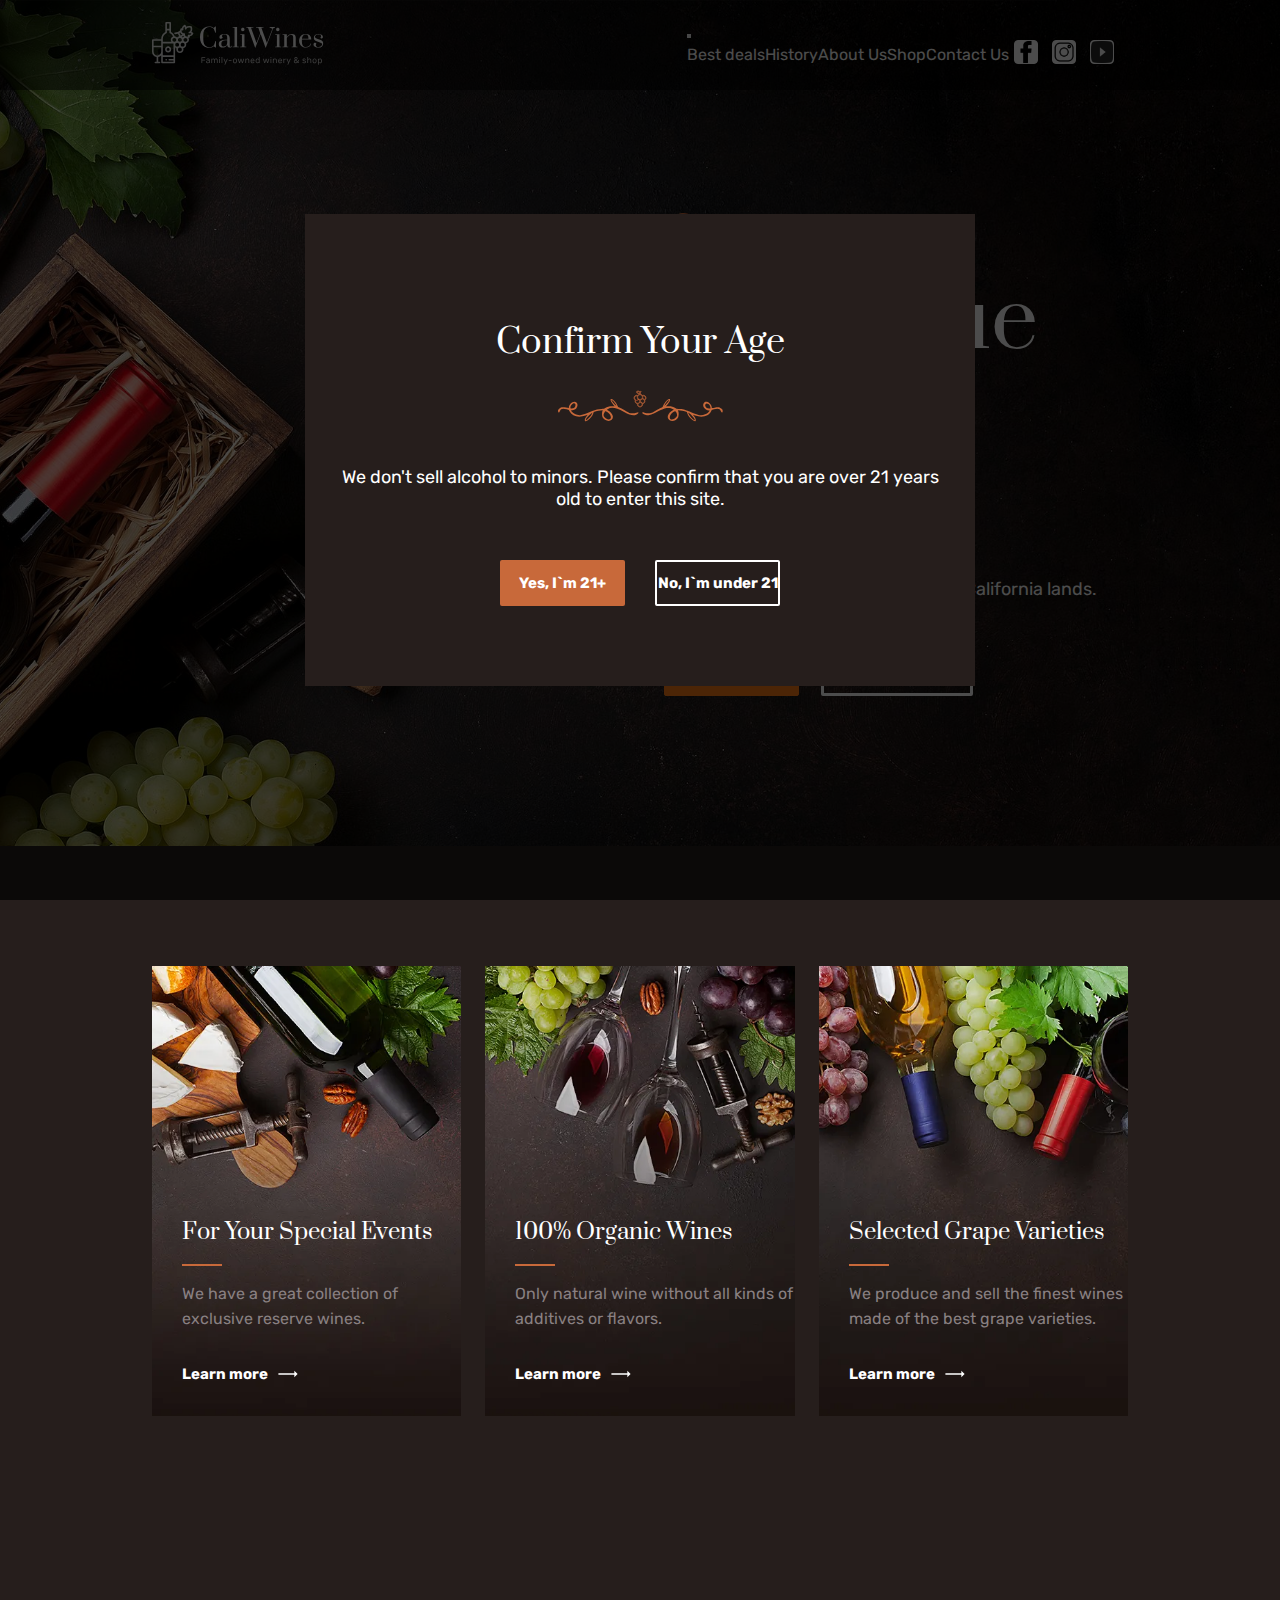
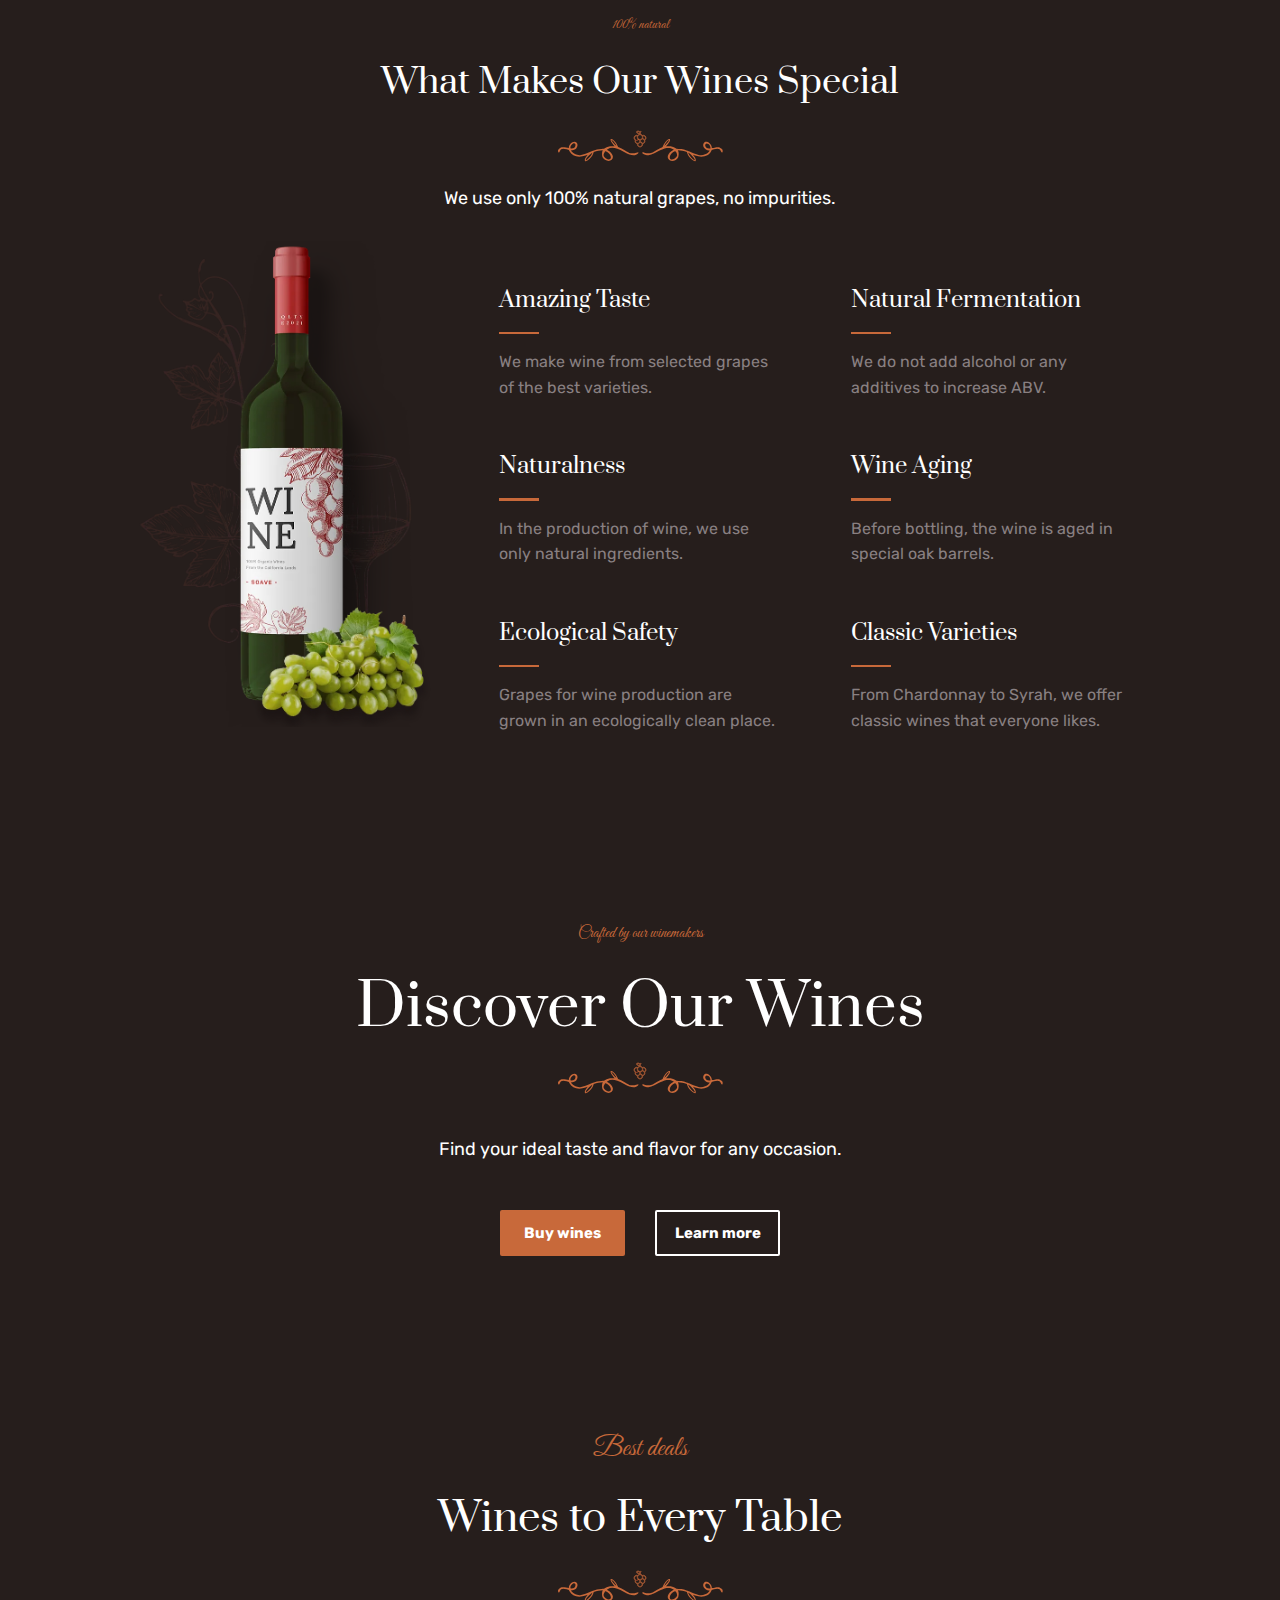
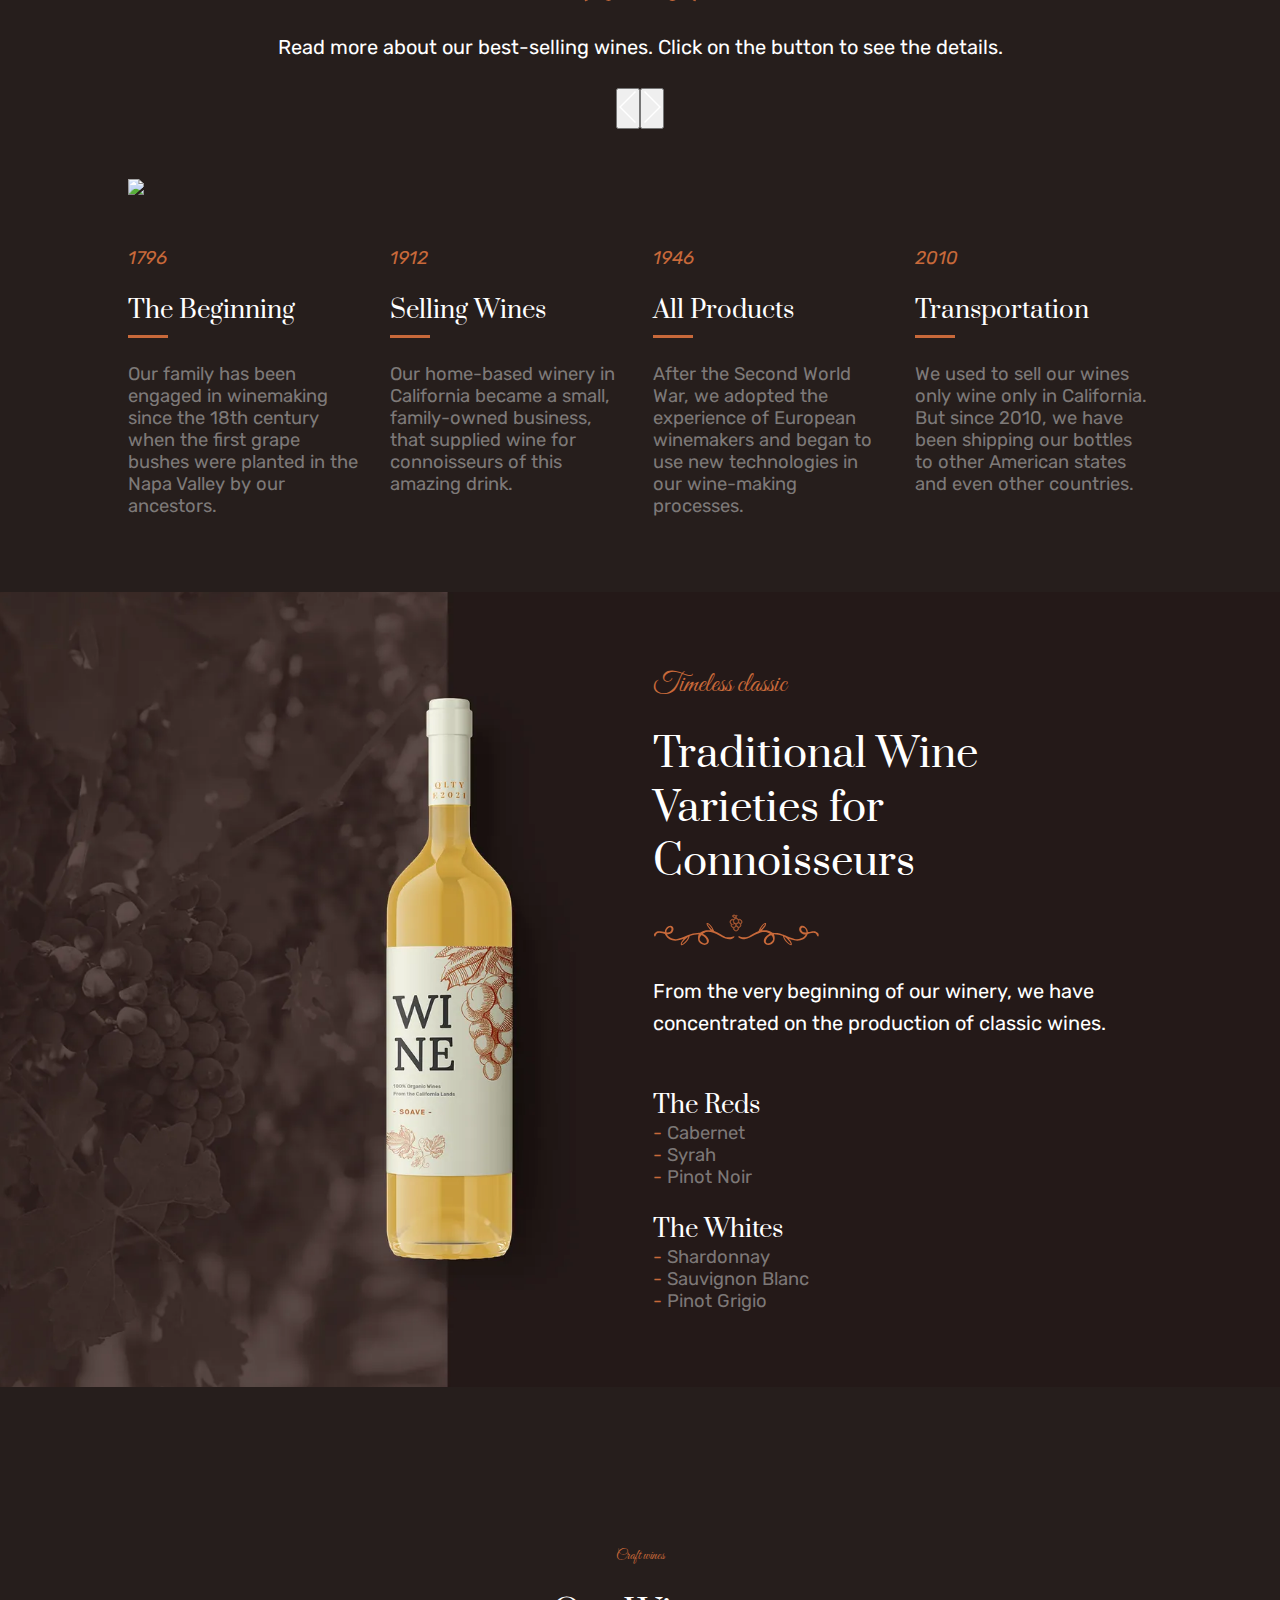
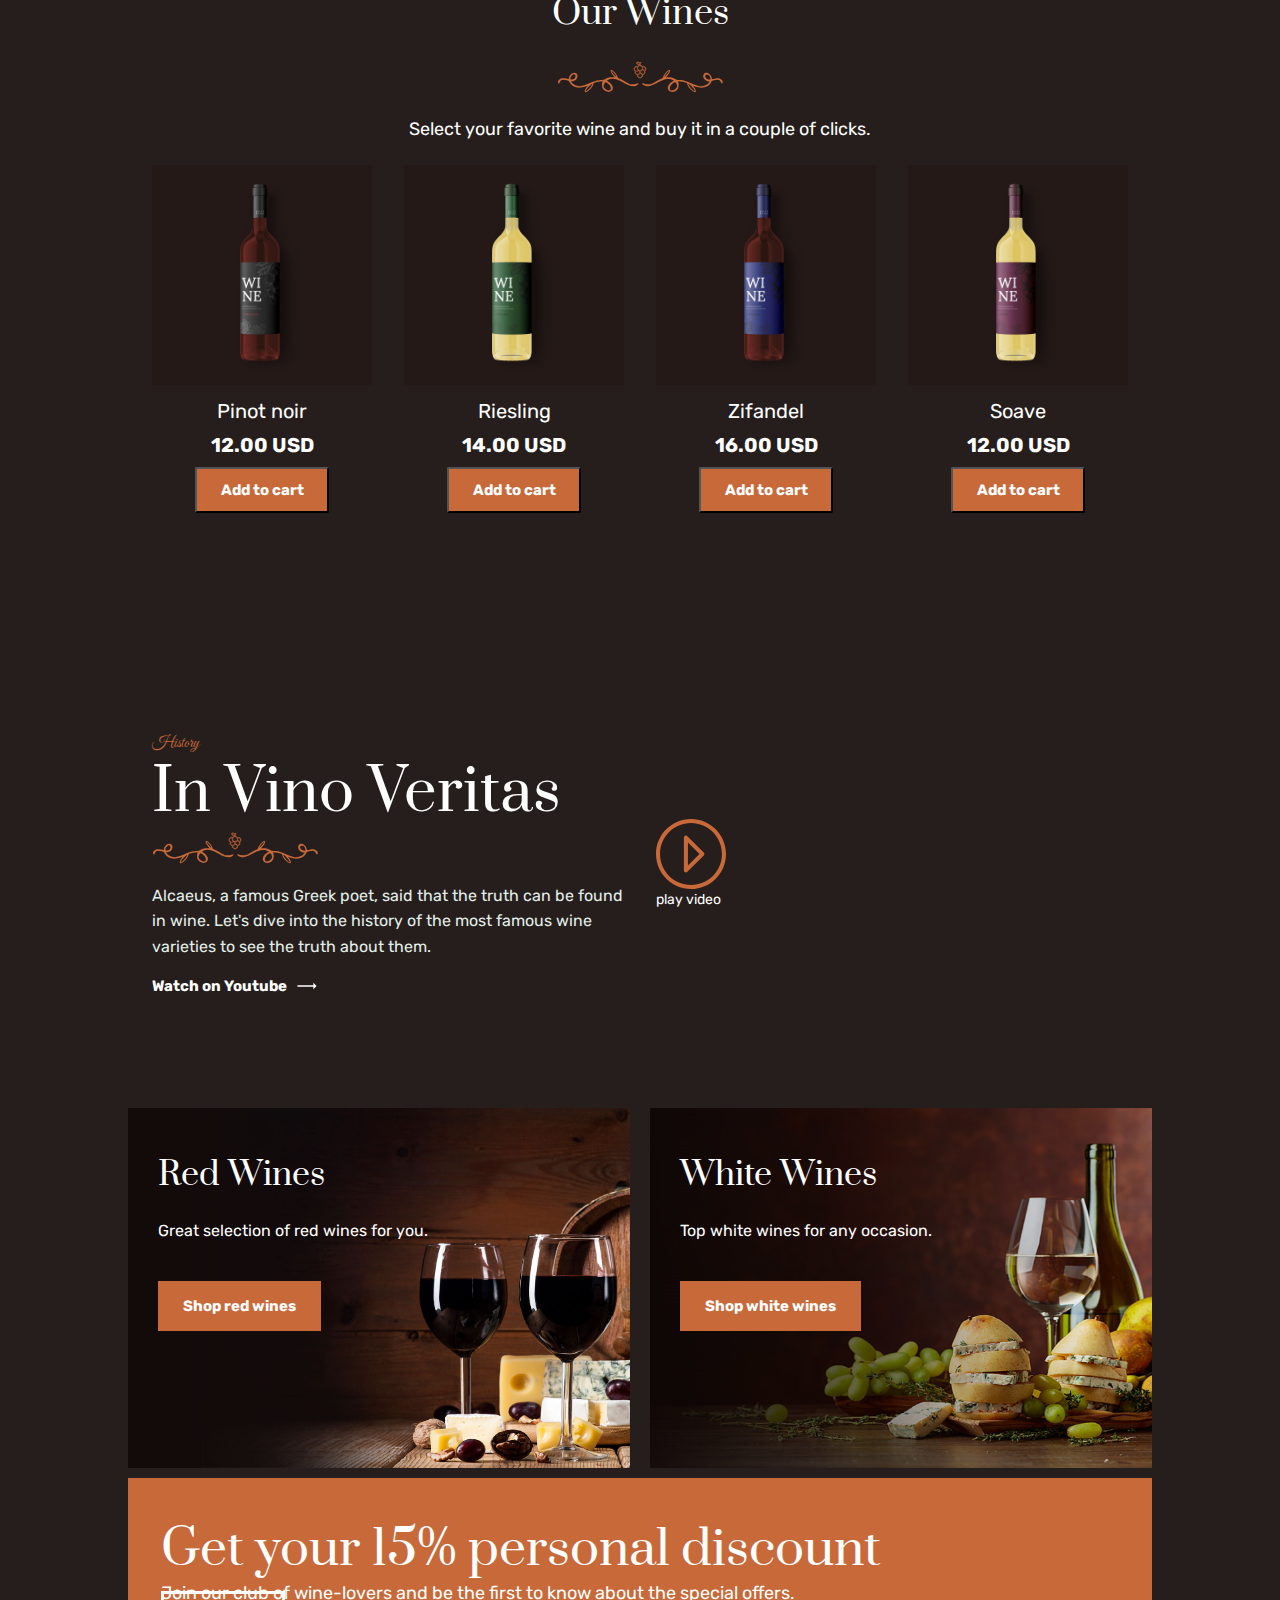
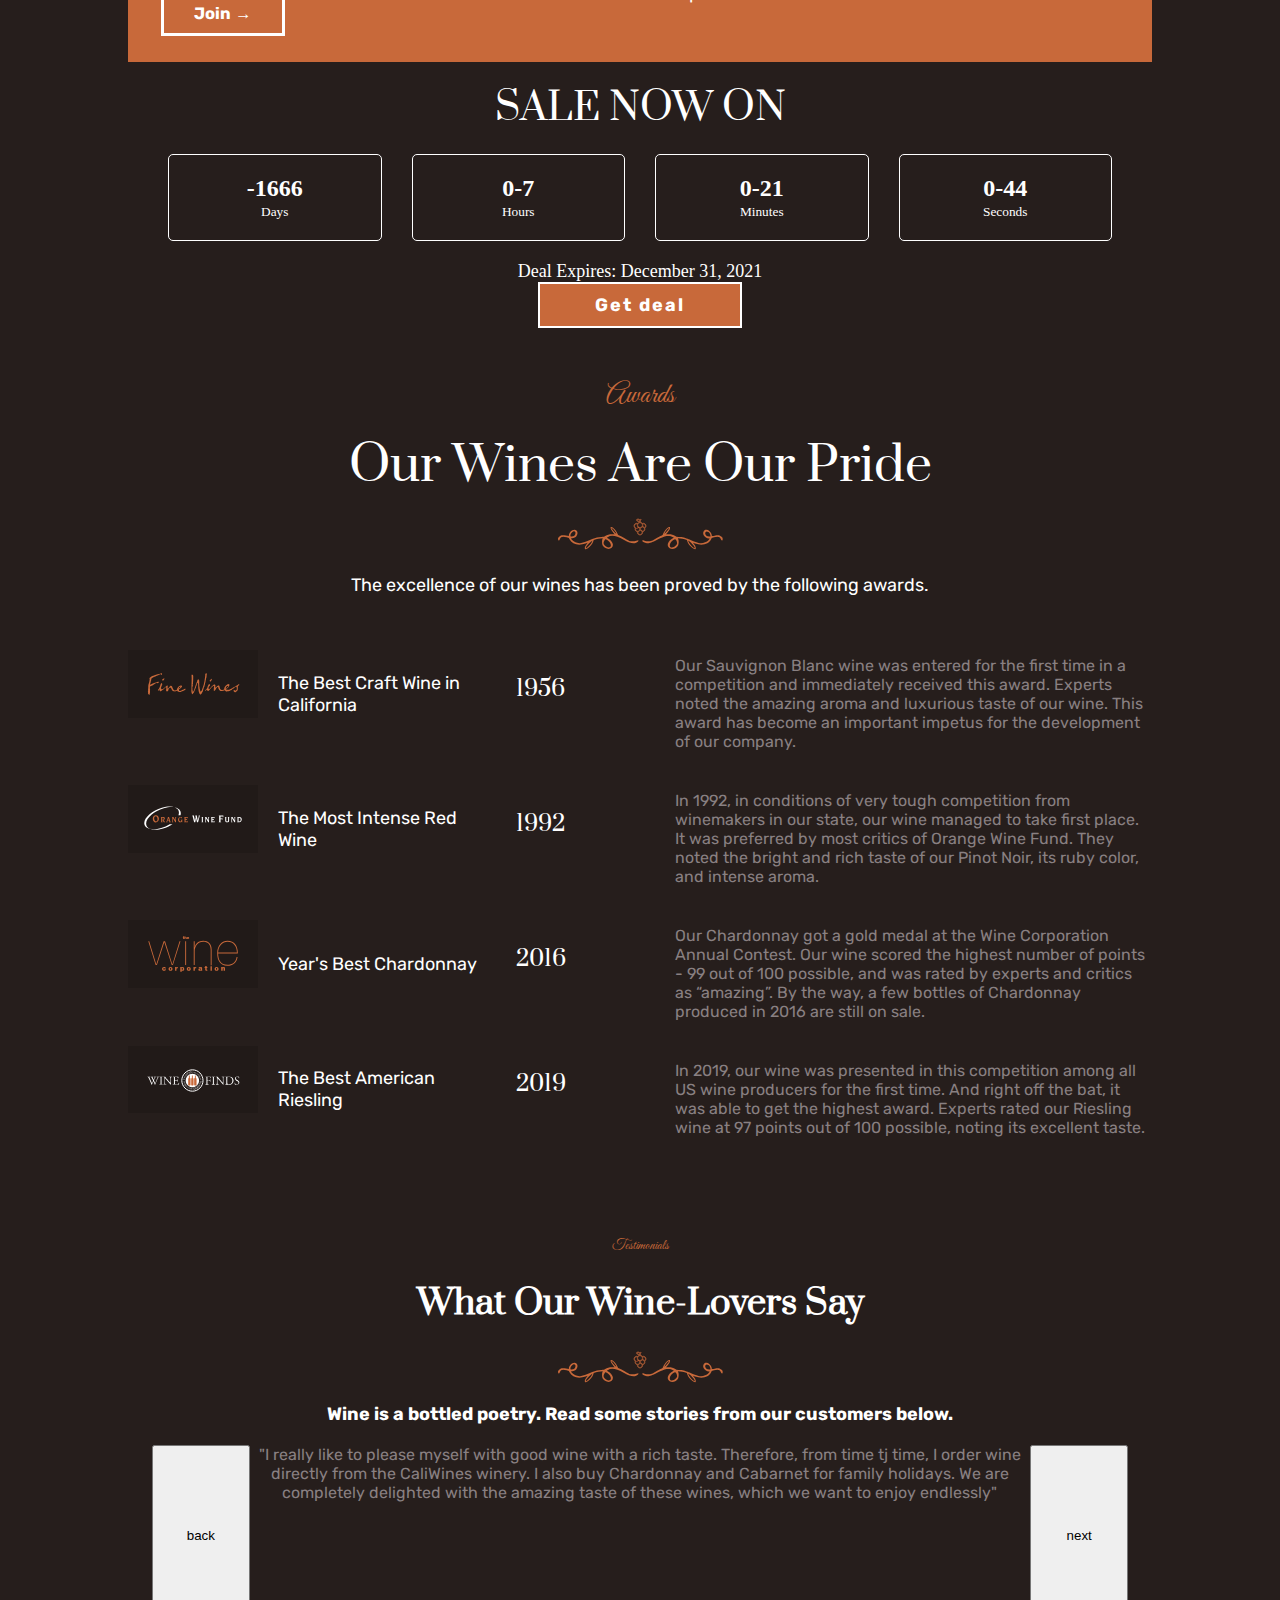
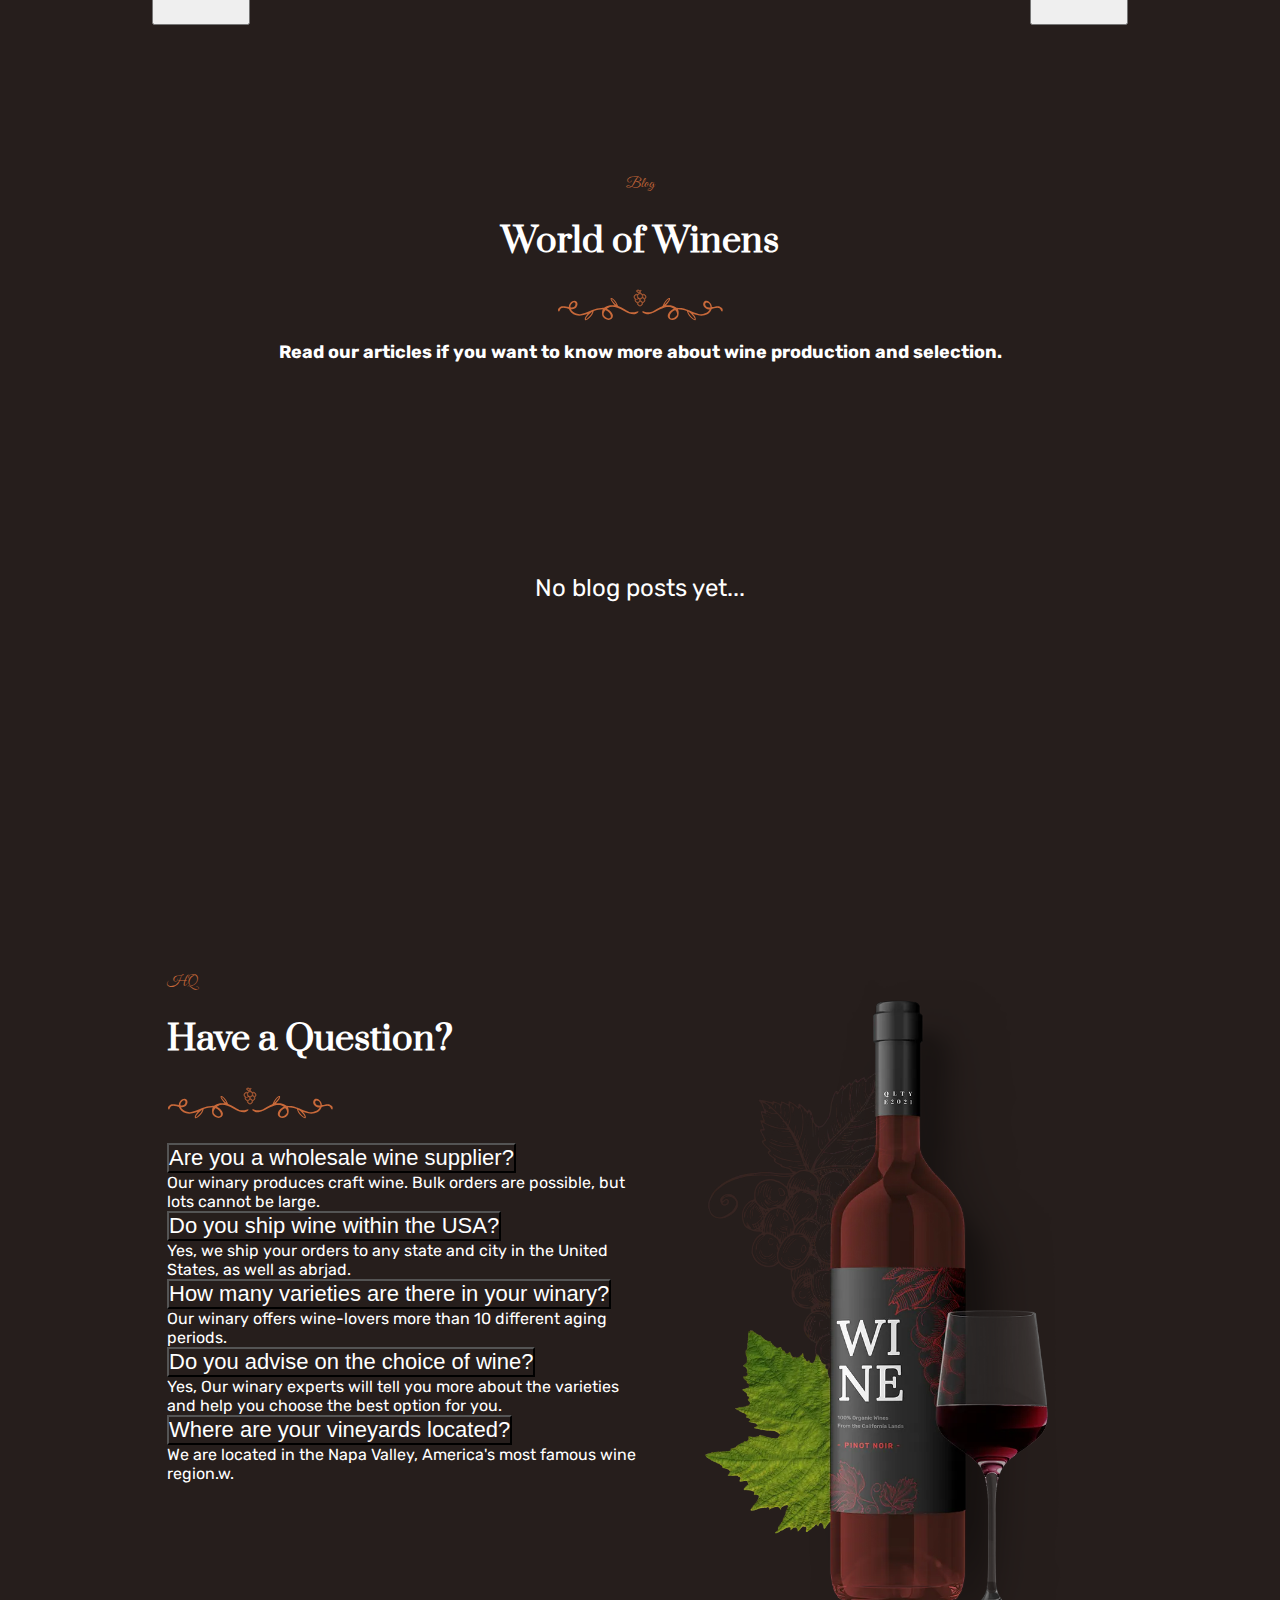
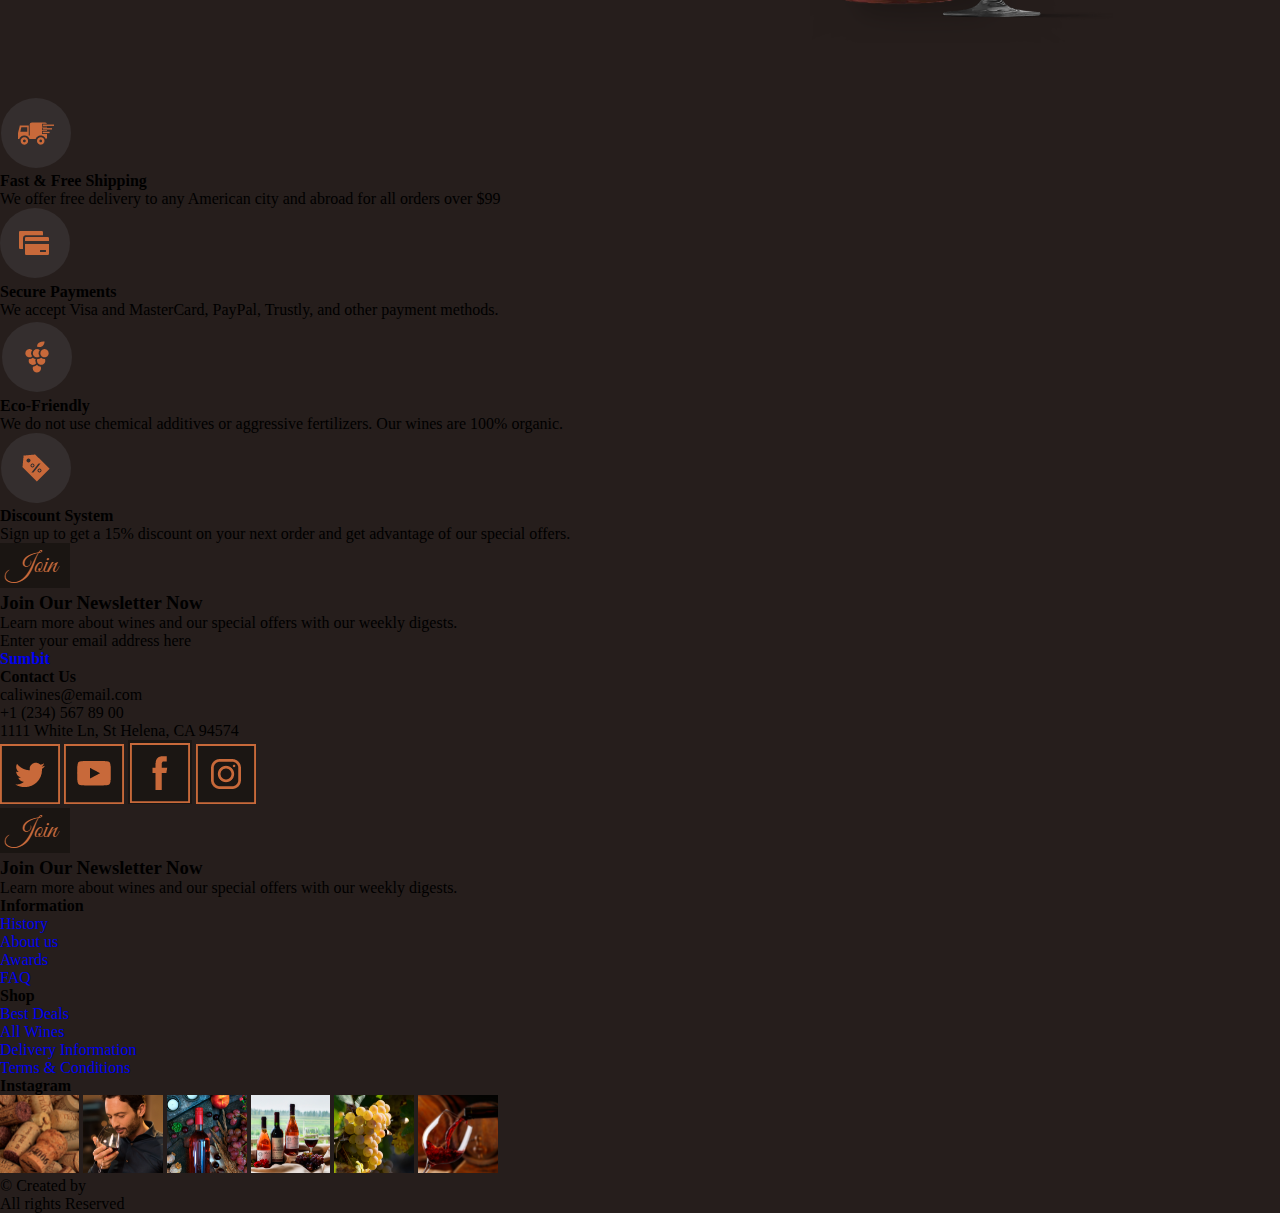
==== commit 601fa965: "Merge branch 'gh-pages' of https://github.com/koldovsky/638-team-06 into gh-pages" ====
--- a/index.html
+++ b/index.html
@@ -40,7 +40,7 @@
     </style>
 </head>
 
-<body>
+<body class="lock">
     <!--START SVIATOSLAV-->
     <div class="window-confirm-your-age-full-screen" id='window-confirm-your-age-full-screen'>
         <div class="window-confirm-your-age">
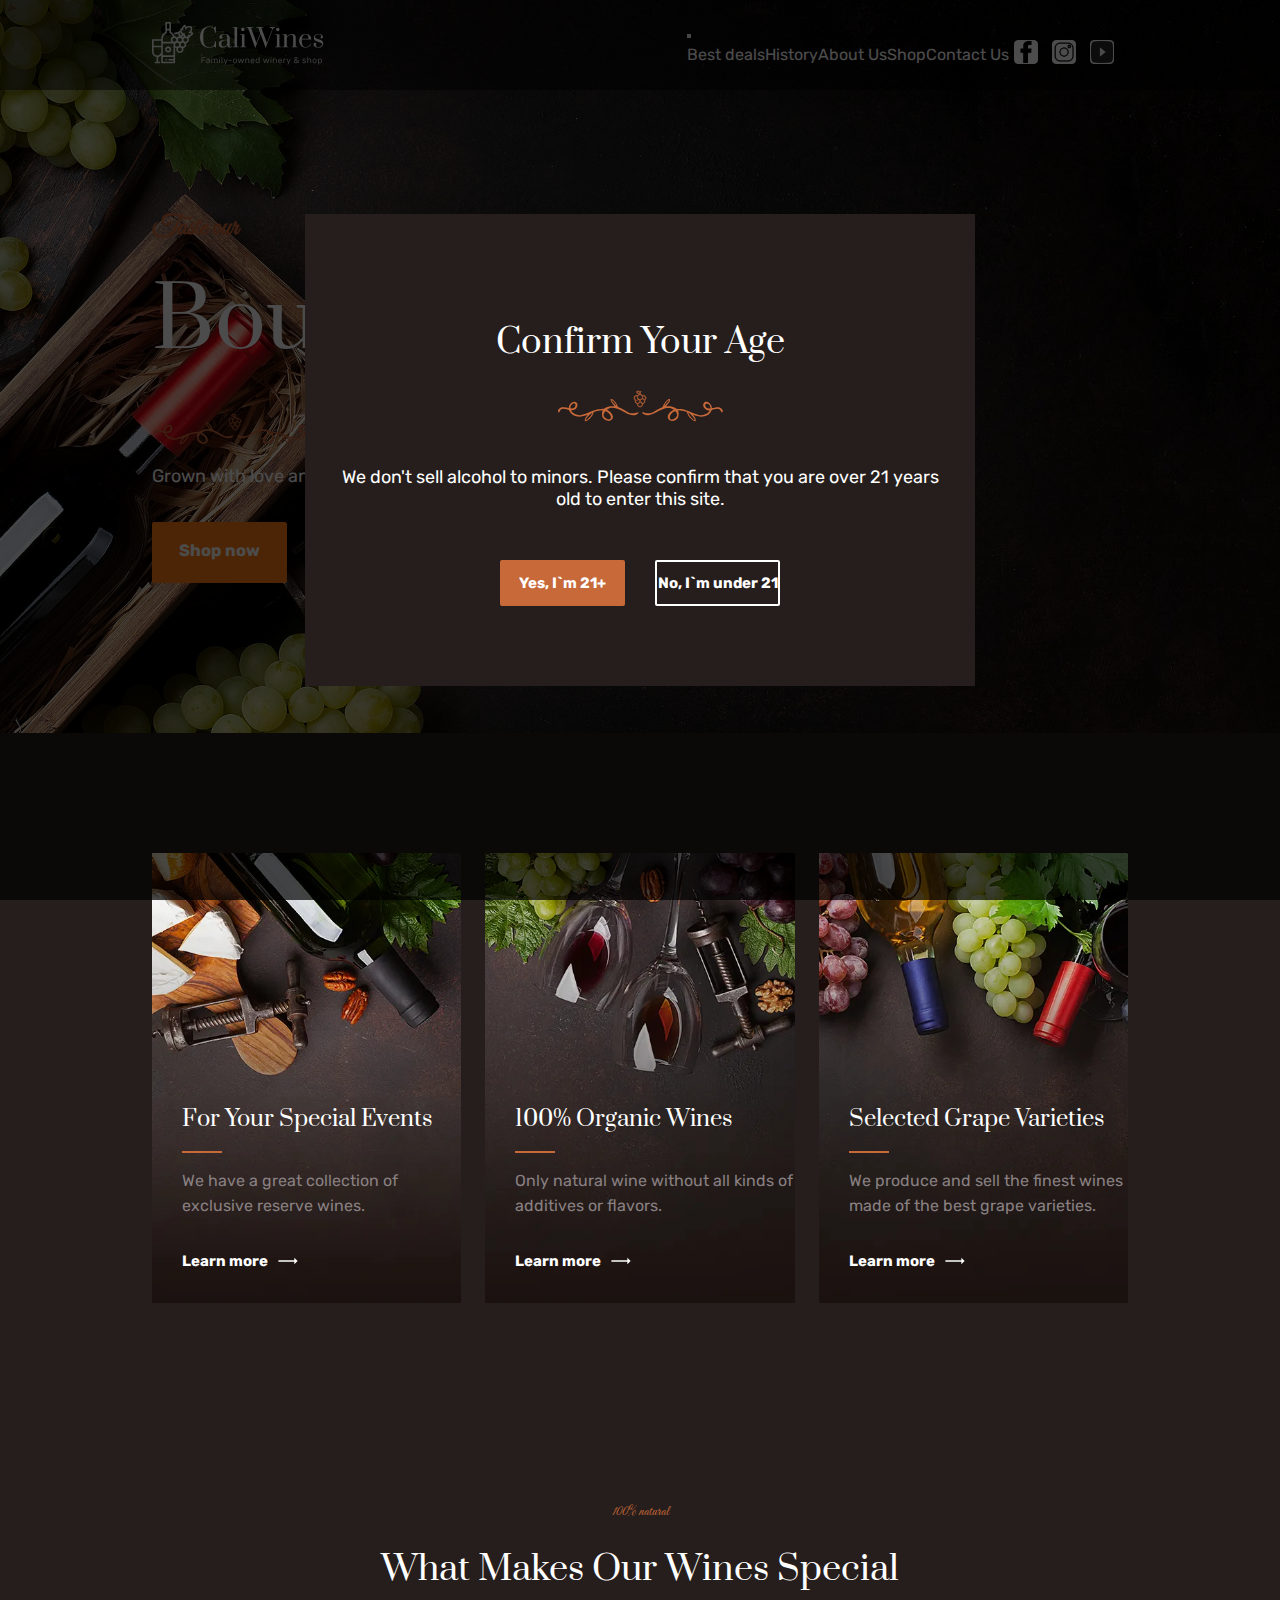
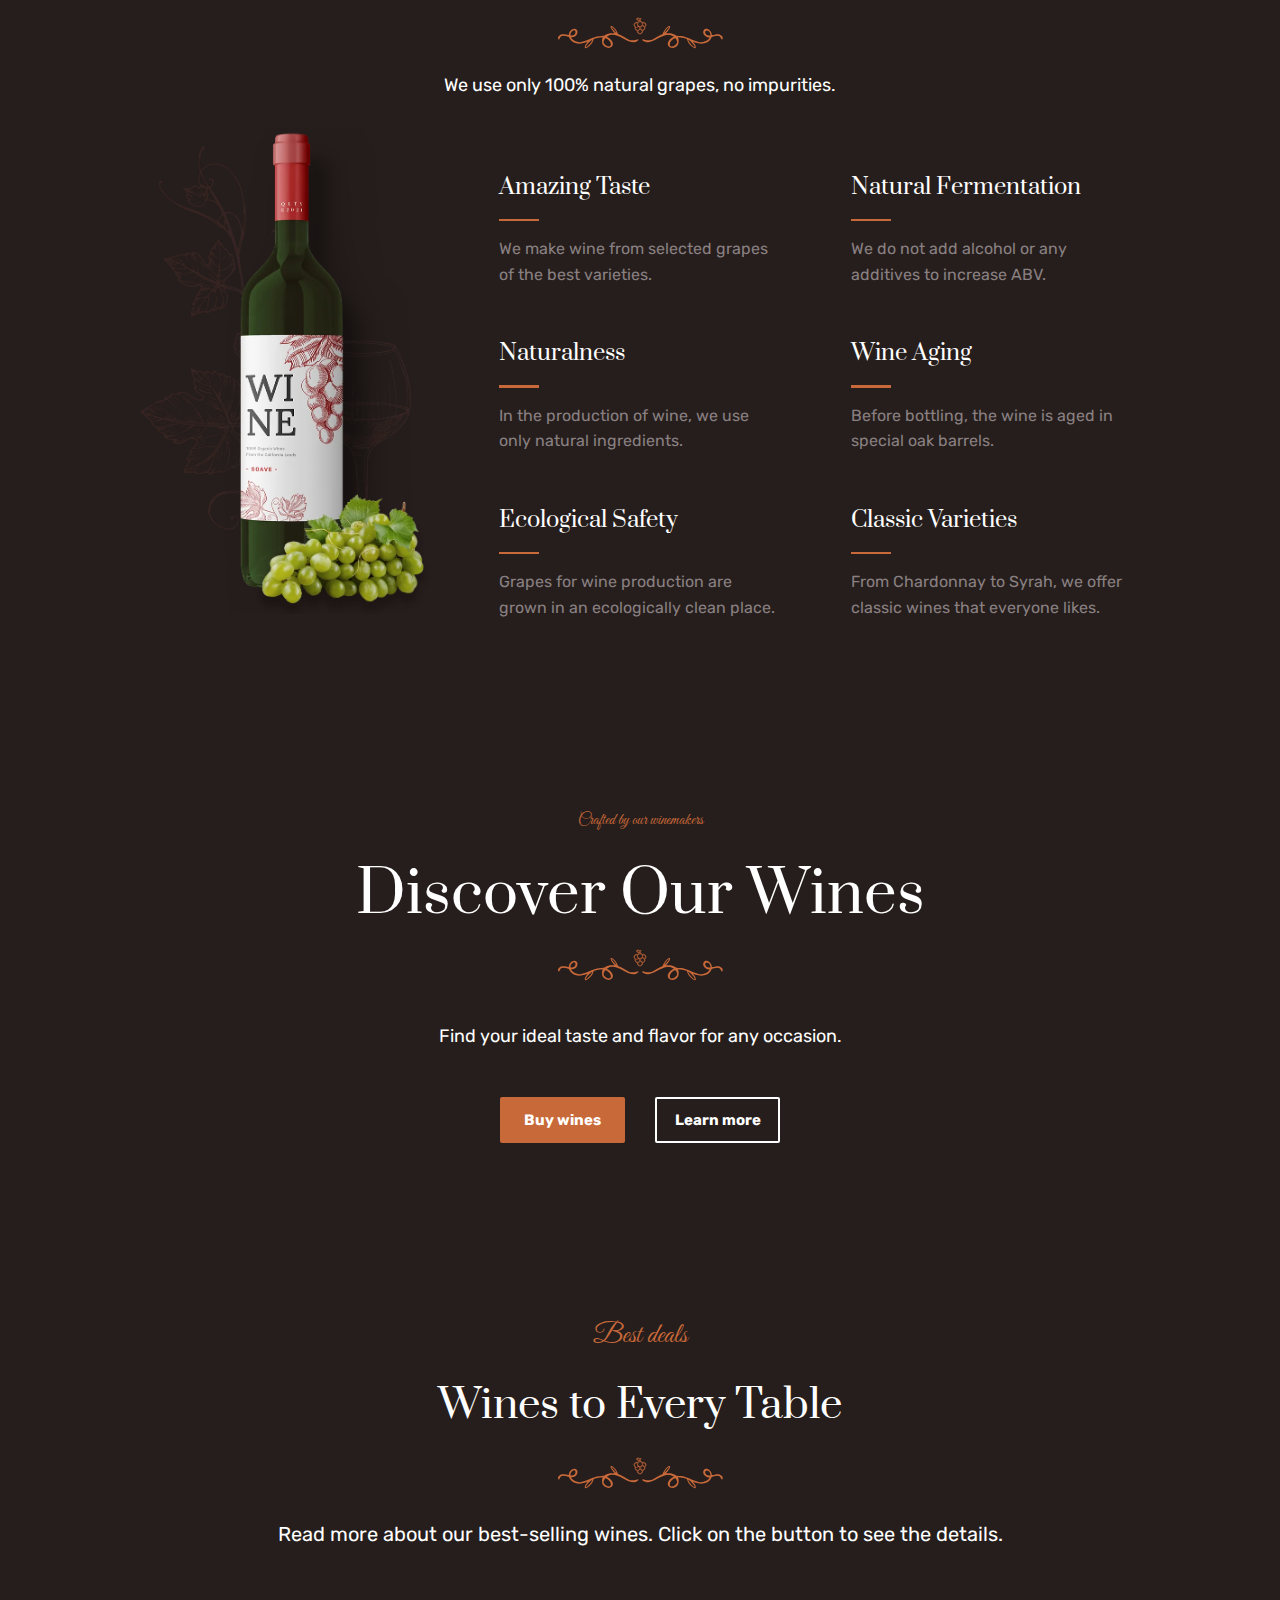
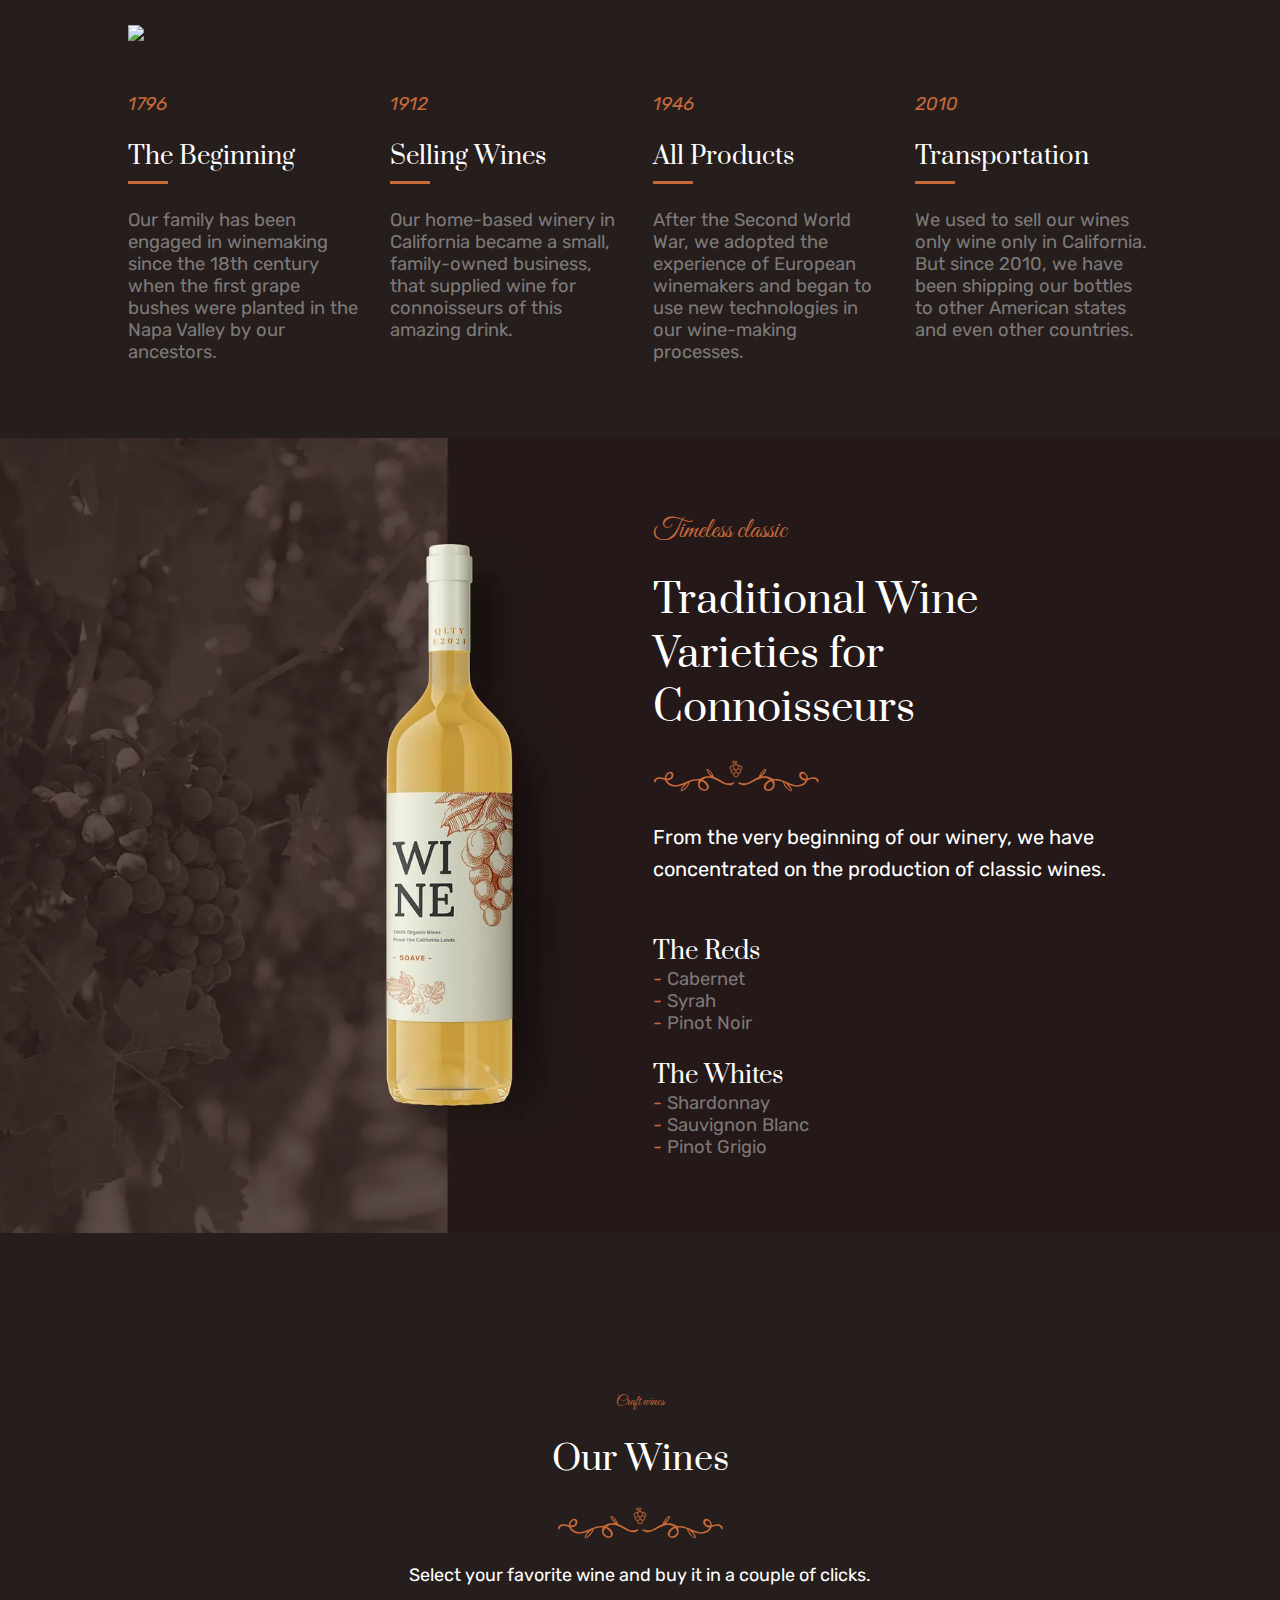
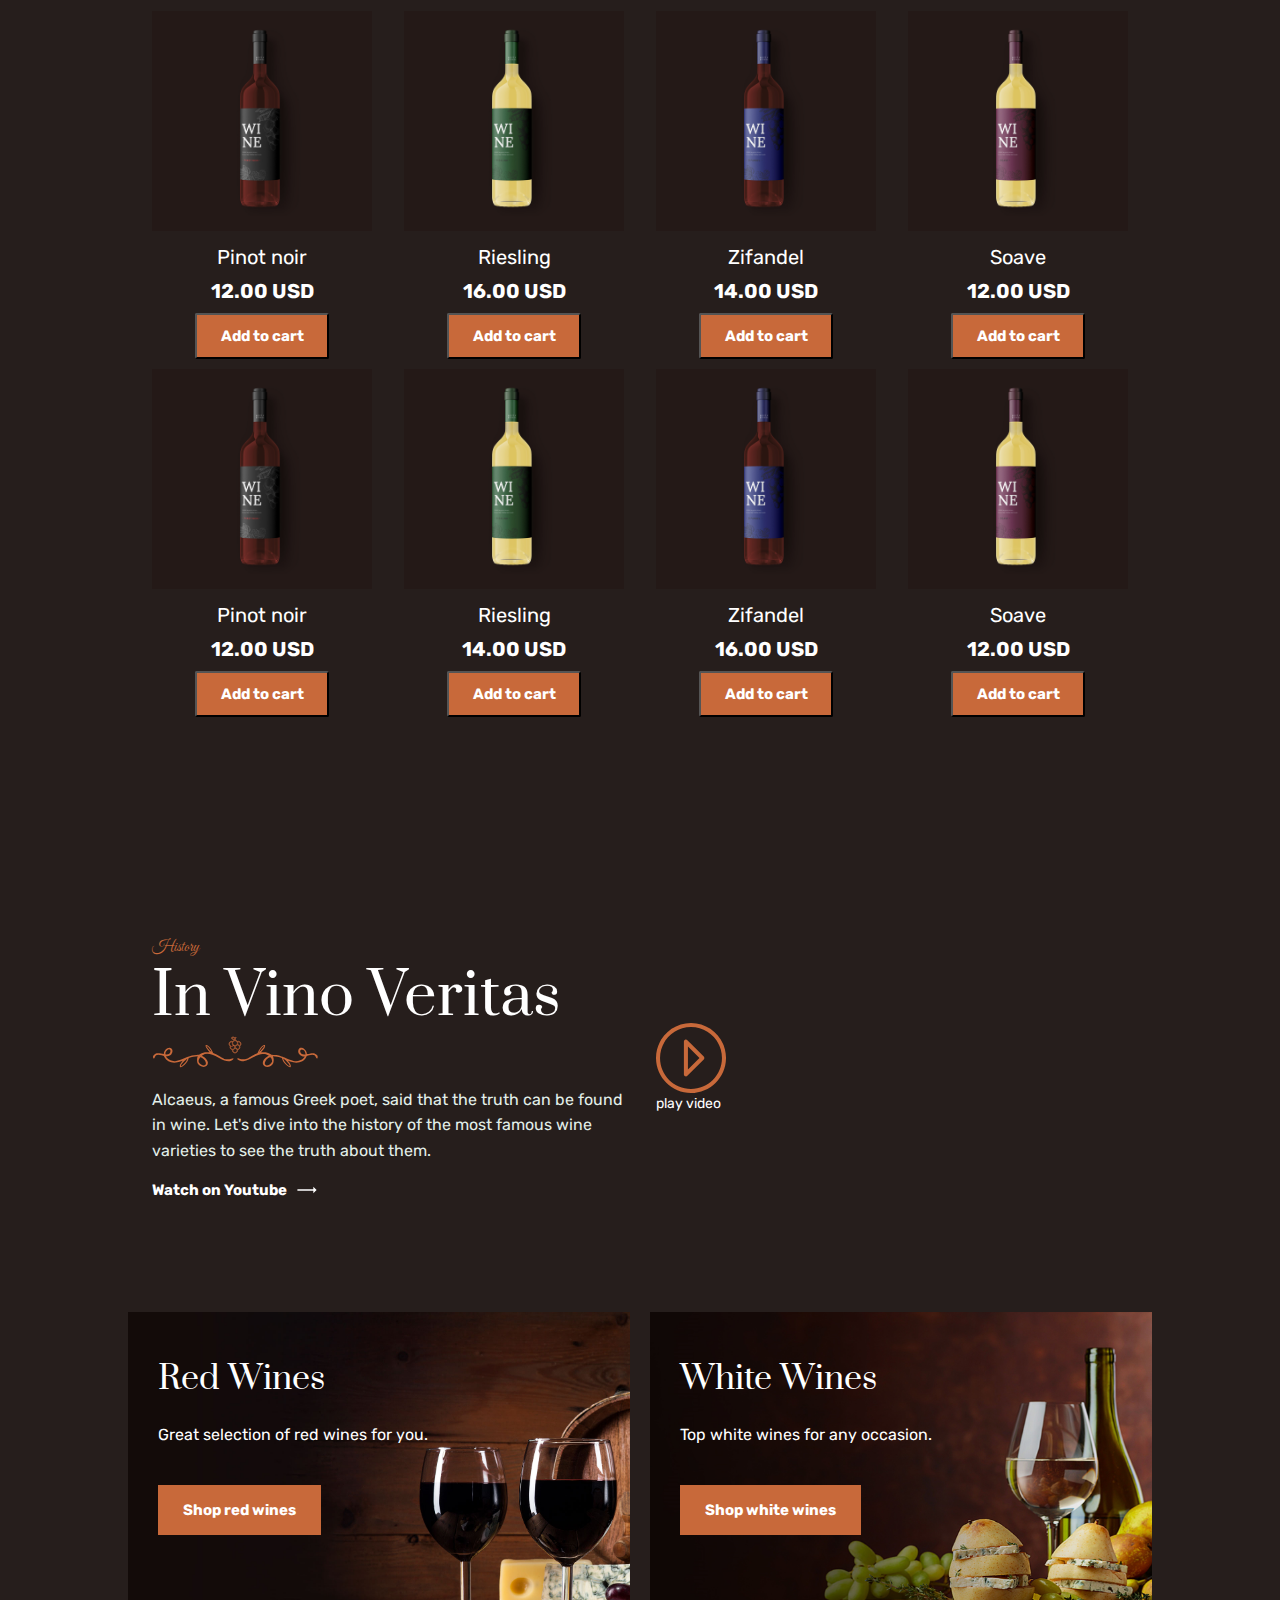
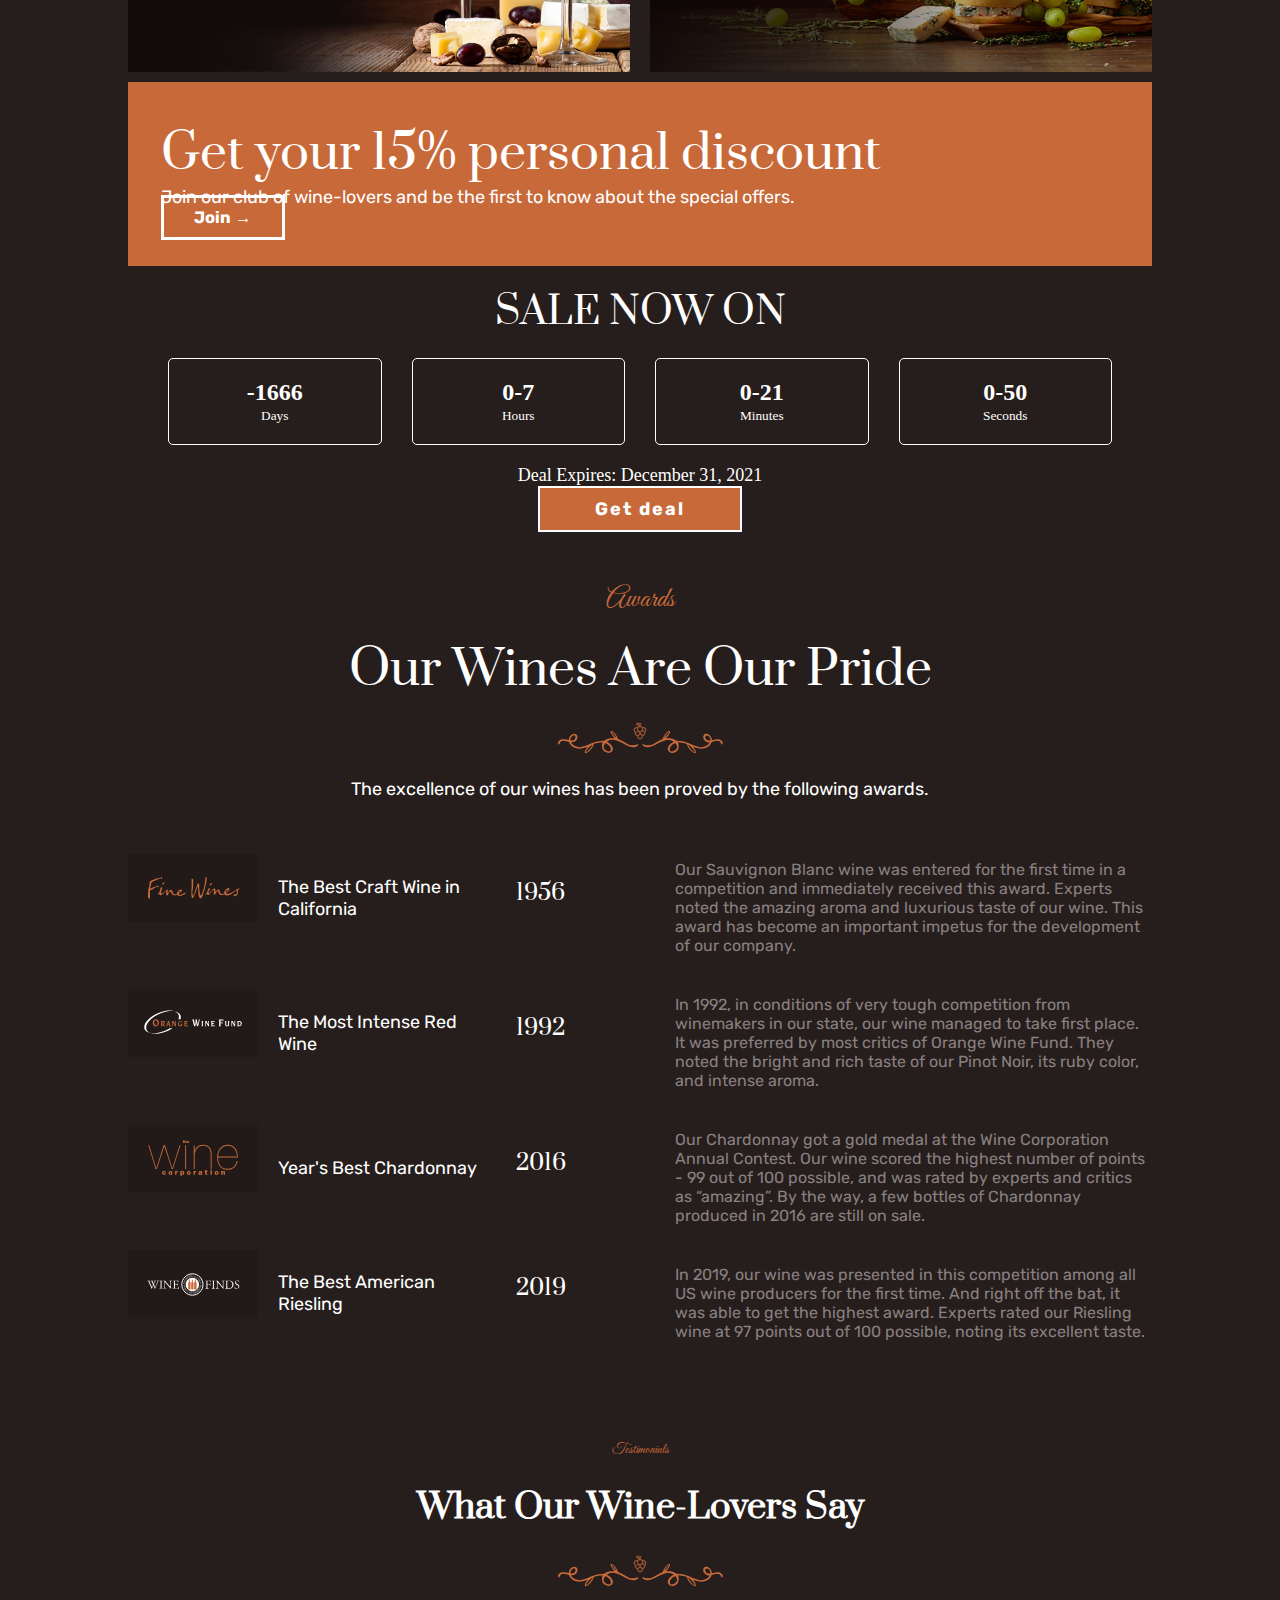
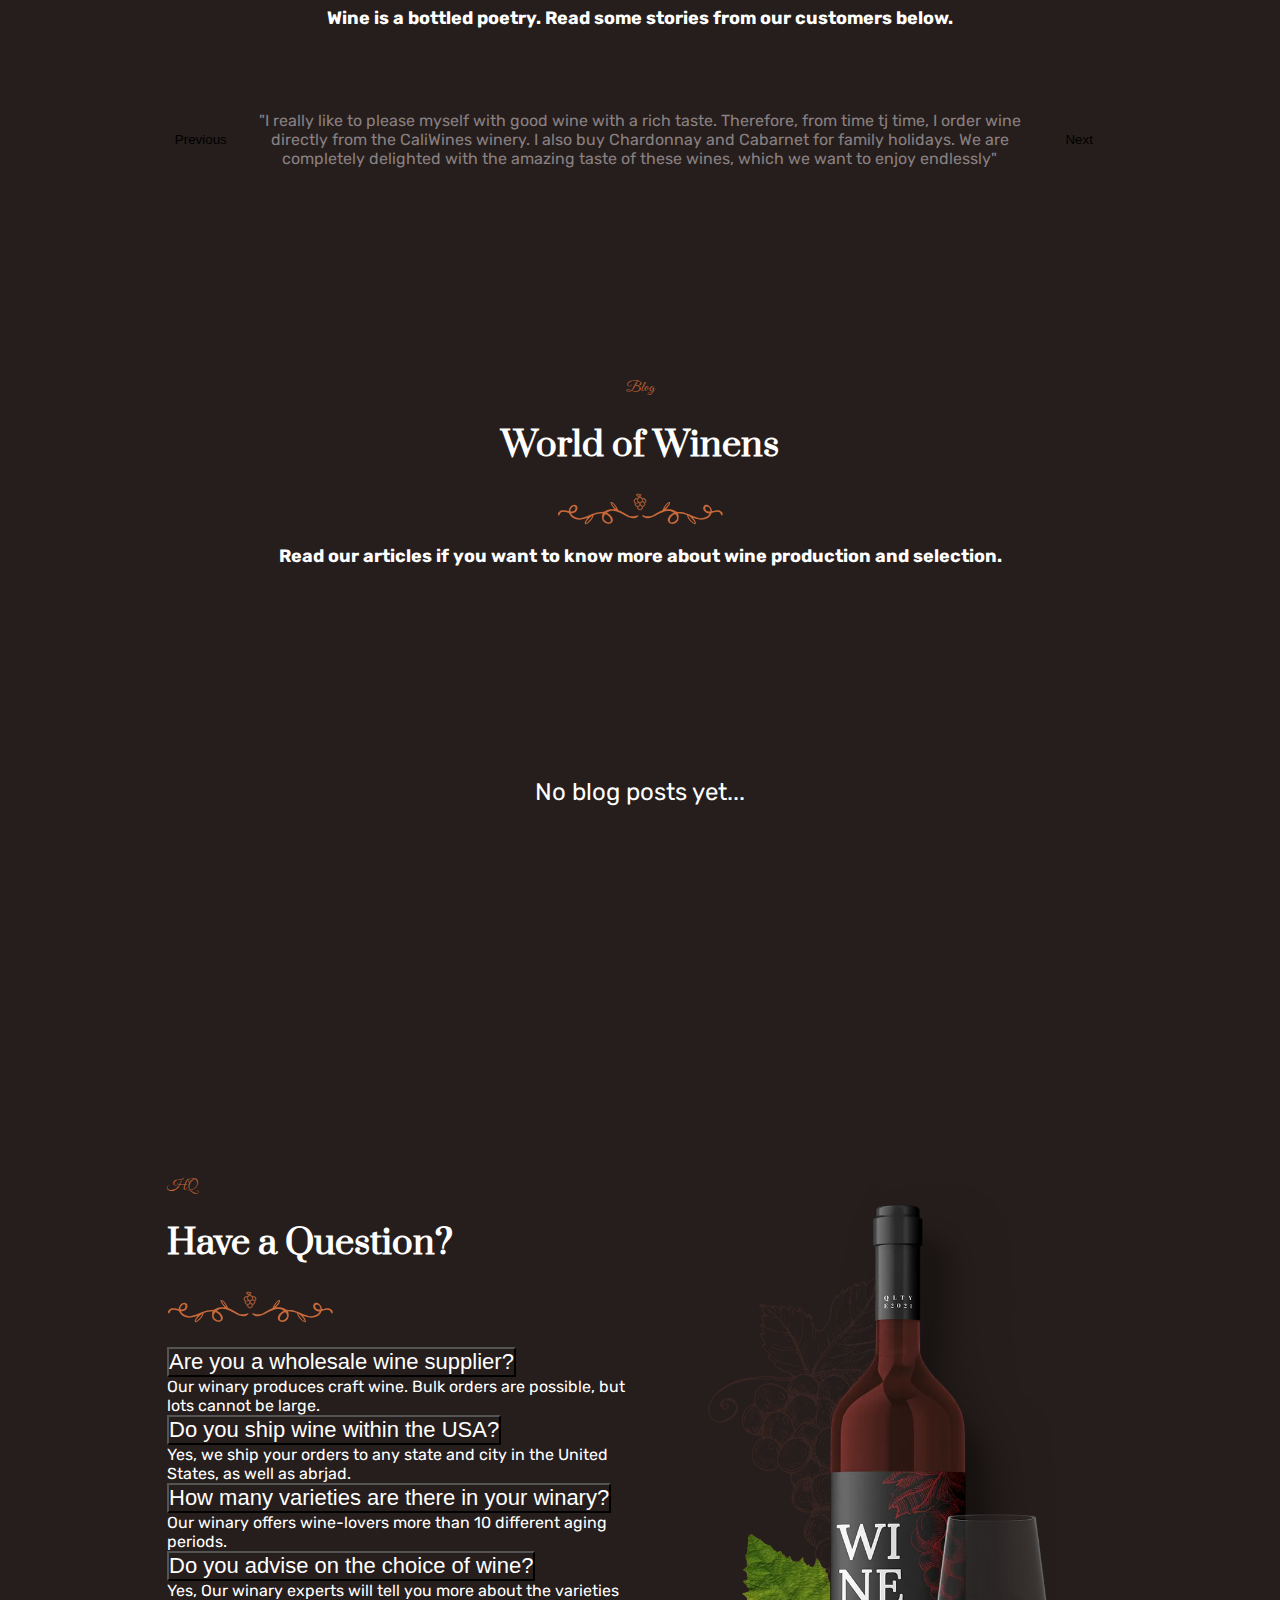
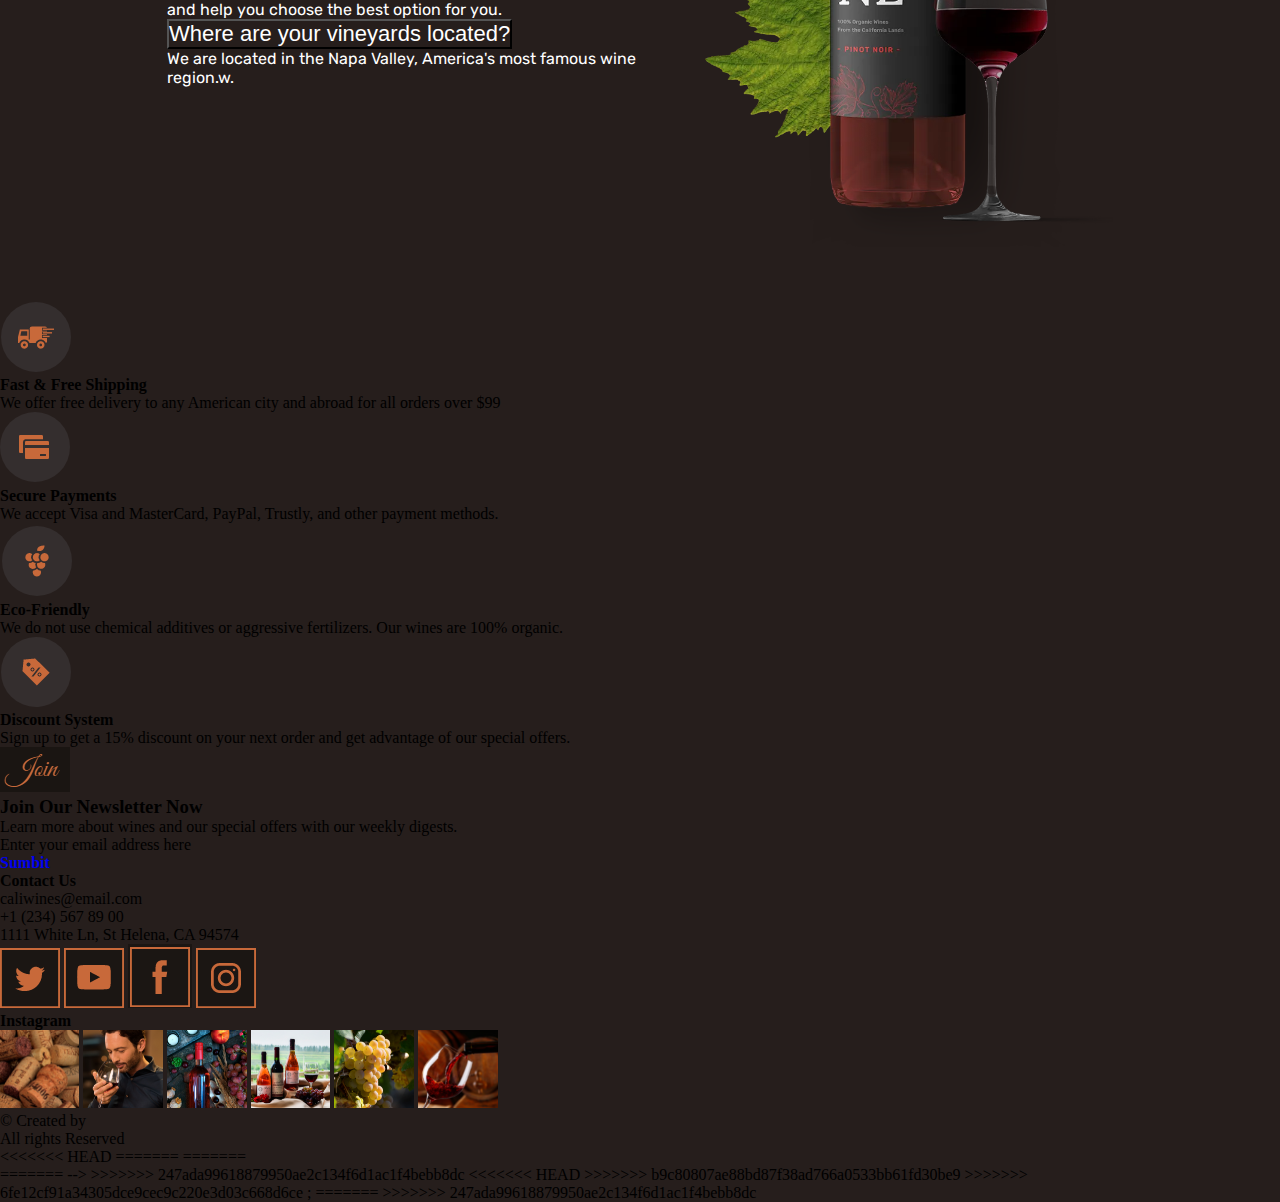
==== commit 3e1fd58a: "Carousel" ====
--- a/index.html
+++ b/index.html
@@ -40,7 +40,7 @@
     </style>
 </head>
 
-<body class="lock">
+<body>
     <!--START SVIATOSLAV-->
     <div class="window-confirm-your-age-full-screen" id='window-confirm-your-age-full-screen'>
         <div class="window-confirm-your-age">
@@ -53,8 +53,8 @@
                     Please
                     confirm that you are over 21 years old to enter this site.</span>
                 <div class="two-button">
-                    <a class="button-with-orange-background" onclick="yes21()" href="#">Yes, I`m 21+</a>
-                    <a class="button-without-background" onclick="lessThan21 ()" href="#">No, I`m under 21</a>
+                    <a class="button-with-orange-background" onclick = "yes21()" href="#"   >Yes, I`m 21+</a>
+                    <a class="button-without-background" onclick = "lessThan21 ()" href="#" >No, I`m under 21</a>
                 </div>
             </section>
         </div>
@@ -78,12 +78,15 @@
                                 <a class="nav-link" href="#best-deals">Best deals</a>
                                 <a class="nav-link" href="#history">History</a>
                                 <a class="nav-link" href="#traditional-wine-varietes">About Us</a>
-                                <a class="nav-link" href="#our-wines">Shop</a>
+                                <a class="nav-link" href="#shop">Shop</a>
                                 <a class="nav-link" href="#contact-us">Contact Us</a>
                                 <div class="soc-icon">
-                                    <a href="https://www.facebook.com/"><img src="img/header-section/facebook.png" alt="Icon Facebook"></>
-                                    <a href="https://www.instagram.com/"><img src="img/header-section/instagram.png" alt="Icon Instagram"></>
-                                    <a href="https://www.youtube.com/"><img src="img/header-section/youtube.png" alt="Icon Youtube"></a>>
+                                    <a href="https://www.facebook.com/"><img src="img/header-section/facebook.png"
+                                            alt="Icon Facebook"></>
+                                        <a href="https://www.instagram.com/"><img src="img/header-section/instagram.png"
+                                                alt="Icon Instagram"></>
+                                            <a href="https://www.youtube.com/"><img src="img/header-section/youtube.png"
+                                                    alt="Icon Youtube"></a>>
                                 </div>
                             </div>
                         </div>
@@ -92,8 +95,6 @@
             </div>
         </nav>
         <div class="hero container-index">
-          <div class="section-header">
-           <div class="empty-section-in-header"></div>
             <div class="content-hero">
                 <div class="headerClock"></div>
                 <h5><span class="taste our">Taste our</span></h5>
@@ -109,7 +110,6 @@
                     </div>
                 </div>
             </div>
-          </div>
         </div>
     </header>
     <!--START SVIATOSLAV-->
@@ -246,16 +246,10 @@
                 <div class="decor-text-wine-traditional">Best deals</div>
                 <div class="name-of-section">Wines to Every Table</div>
                 <div><img class="main-decor-element" src="img/decor.svg" alt="decor-element"></div>
-                <span class="bold-main-text">Read more about our best-selling wines. Click on the button to see the
-                    details.</span>
-            </div>
-
-            <div class="products-carusel">
-                <button class="prewWine"><img class="bottom-arrow" src="img/wine-table-traditional/arrow-left.svg" alt="Arrow left"></button>
-                <div class="wine-carusel"></div>
-                <button class="nextWine"><img class="bottom-arrow" src="img/wine-table-traditional/arrow-right.svg" alt="Arrow right"></button>
-
-            </div>
+                <span class="bold-main-text">Read more about our best-selling wines. Click on the button to see the details.</span>
+            </div>
+
+            <div class="products-carusel"></div>
 
 
         </div>
@@ -315,7 +309,7 @@
 
         <div class="background-one-wine">
             <div class="different-wine-description" id="traditional-wine-varietes">
-
+                
                 <article>
                     <div class="empty-grid-wine"></div>
                 </article>
@@ -366,7 +360,46 @@
                         couple of
                         clicks.</span>
                 </section>
-                <div class="assortment"></div>
+                <div class="assortment">
+                    <div class="card-wine-shop pinot-noir-assortment-index">
+                        <a href="pinot-noir.html">
+                            <img class="assortment-bottle-image" src="img/imagine-wine-bottle/pinot-noir.jpeg"
+                                alt="pinot noir">
+                        </a>
+                        <span class="name-wine-font">Pinot noir</span>
+                        <span class="price-font">12.00 USD</span>
+                        <input class="button-add-to-card" type="button" value="Add to cart">
+                    </div>
+
+                    <div class="card-wine-shop riesling-assortment-index">
+                        <a href="riesling.html">
+                            <img class="assortment-bottle-image" src="img/imagine-wine-bottle/riesling.jpeg"
+                                alt="riesling">
+                        </a>
+                        <span class="name-wine-font">Riesling</span>
+                        <span class="price-font">16.00 USD</span>
+                        <input class="button-add-to-card" type="button" value="Add to cart">
+                    </div>
+
+                    <div class="card-wine-shop zifandel-assortment-index">
+                        <a href="zifandel.html">
+                            <img class="assortment-bottle-image" src="img/imagine-wine-bottle/zifandel.jpeg"
+                                alt="zifandel">
+                        </a>
+                        <span class="name-wine-font">Zifandel</span>
+                        <span class="price-font">14.00 USD</span>
+                        <input class="button-add-to-card" type="button" value="Add to cart">
+                    </div>
+
+                    <div class="card-wine-shop soave-assortment-index">
+                        <a href="soave.html">
+                            <img class="assortment-bottle-image" src="img/imagine-wine-bottle/soave.jpeg" alt="Soave">
+                        </a>
+                        <span class="name-wine-font">Soave</span>
+                        <span class="price-font">12.00 USD</span>
+                        <input class="button-add-to-card" type="button" value="Add to cart">
+                    </div>
+                </div>
             </div>
         </div>
         <div class="in-vino-with-play-video-bg">
@@ -413,13 +446,13 @@
                 <div class="red-wines">
                     <p class="red-wines-title">Red Wines</p>
                     <p class="red-wines-about">Great selection of red wines for you.</p>
-                    <a href="products-with-burger.html" class="shop-wine-btn">Shop red wines</a>
+                    <a href="products.html" class="shop-wine-btn">Shop red wines</a>
                 </div>
 
                 <div class="white-wines">
                     <p class="white-wines-title">White Wines</p>
                     <p class="white-wines-about">Top white wines for any occasion. </p>
-                    <a href="products-with-burger.html" class="shop-wine-btn">Shop white wines</a>
+                    <a href="products.html" class="shop-wine-btn">Shop white wines</a>
                 </div>
             </div>
         </div>
@@ -534,9 +567,15 @@
                         </h2>
                     </div>
                     <div class="carousel">
-                        <button class="carousel-prev">back</button>
+                        <button class="carousel-prev"type="button" data-bs-target="#carouselExampleIndicators"
+                        data-bs-slide="prev">
+                        <span class="carousel-control-prev-icon" aria-hidden="true"></span>
+                        <span class="visually-hidden">Previous</span></button>
                         <div class="slide"></div>
-                        <button class="carousel-next">next</button>
+                        <button class="carousel-next" type="button" data-bs-target="#carouselExampleIndicators"
+                        data-bs-slide="next">
+                        <span class="carousel-control-next-icon" aria-hidden="true"></span>
+                        <span class="visually-hidden">Next</span></button>
                         <!--<div id="carouselExampleIndicators" class="carousel slide" data-bs-ride="carousel">
                             <div class="carousel-indicators">
                                 <button type="button" data-bs-target="#carouselExampleIndicators" data-bs-slide-to="0"
@@ -774,7 +813,7 @@
                     <img src="img/footer-section/instagram.png">
                 </div>
 
-                <footer>
+                <!-- <footer> 
                     <section class="join">
                         <div class="join-our">
                             <img src="img/footer-section/join.png">
@@ -800,7 +839,8 @@
                                 <a href="#">Terms & Conditions</a><br>
                             </div>
                         </section>
-                
+                </footer>
+                Shcherba John end-code -->
                 <div class="instagram-img">
                     <h4>Instagram</h4>
                     <div class="contact-line"></div>
@@ -820,24 +860,105 @@
                     <p class="All-rights">All rights Reserved</p>
                 </div>
             </section>
-        </footer>
-        <!--Shcherba John end-code -->
+            <!-- <<<<<<< HEAD <footer> 
+
+            <footer>
+                <section class="join">
+                    <div class="join-our">
+                        <img src="img/footer-section/join.png">
+                        <h3>Join Our Newsletter Now</h3>
+                        <p class="join-text">Learn more about wines and our special offers with our weekly digests.</p>
+                    </div>
+                    <div>
+                        <p class="join-email-button">Enter your email address here</p>
+                        <a href="#"><strong>Sumbit</strong></a>
+                    </div>
+                </section>
+                <section class="contact-us">
+                    <div class="icons">
+                        <h4>Contact Us</h4>
+                        <div class="contact-line"></div>
+                        <p class="contact-us-p" id="contact-info">caliwines@email.com<br>+1 (234) 567 89 00<br>1111
+                            White Ln, St
+                            Helena, CA 94574
+                        </p>
+                        <img src="img/footer-section/twiter.png">
+                        <img src="img/footer-section/youtube.png">
+                        <img src="img/footer-section/facebook.png">
+                        <img src="img/footer-section/instagram.png">
+                    </div>
+
+                    <section class="buttons-href">
+                        <div>
+                            <h4>Information</h4>
+                            <div class="contact-line"></div>
+                            <a href="#">History</a><br>
+                            <a href="#">About us</a><br>
+                            <a href="#">Awards</a><br>
+                            <a href="#">FAQ</a><br>
+                        </div>
+                        <div>
+                            <h4>Shop</h4>
+                            <div class="contact-line"></div>
+                            <a href="#">Best Deals</a><br>
+                            <a href="#">All Wines</a><br>
+                            <a href="#">Delivery Information</a><br>
+                            <a href="#">Terms & Conditions</a><br>
+                        </div>
+                    </section>
+                    <div class="instagram-img">
+                        <h4>Instagram</h4>
+                        <div class="contact-line"></div>
+                        <img src="img/footer-section/propki.png">
+                        <img src="img/footer-section/drink.png">
+                        <img src="img/footer-section/grapewine.png">
+                        <img src="img/footer-section/wines.png">
+                        <img src="img/footer-section/grape.png">
+                        <img src="img/footer-section/bottle-wine.png">
+                    </div>
+                </section>
+                <section class="end-footer">
+                    <div>
+                        <p class="@">© Created by</p>
+                    </div>
+                    <div>
+                        <p class="All-rights">All rights Reserved</p>
+                    </div>
+                </section>
+<<<<<<< HEAD
+            </footer>
+            <!--Shcherba John end-code -->
             <script src="https://cdn.jsdelivr.net/npm/bootstrap@5.1.3/dist/js/bootstrap.bundle.min.js"
                 integrity="sha384-ka7Sk0Gln4gmtz2MlQnikT1wXgYsOg+OMhuP+IlRH9sENBO0LRn5q+8nbTov4+1p"
                 crossorigin="anonymous">
             </script>
+<<<<<<< HEAD
+    
+    
+=======
+            <script src="js/carousel.js"></script>
+=======
+        </footer>
+=======
+        </footer> -->
+>>>>>>> 247ada99618879950ae2c134f6d1ac1f4bebb8dc
+        <!--Shcherba John end-code -->
+        <script src="https://cdn.jsdelivr.net/npm/bootstrap@5.1.3/dist/js/bootstrap.bundle.min.js"
+            integrity="sha384-ka7Sk0Gln4gmtz2MlQnikT1wXgYsOg+OMhuP+IlRH9sENBO0LRn5q+8nbTov4+1p" crossorigin="anonymous">
+        </script>
         <script src="js/index.js"></script>
+        <script src="js/product-carusel-wine.js"></script>
         <script src="js/carousel.js"></script>
         <script src="js/age-check.js"></script>
+<<<<<<< HEAD
+>>>>>>> b9c80807ae88bd87f38ad766a0533bb61fd30be9
+>>>>>>> 6fe12cf91a34305dce9cec9c220e3d03c668d6ce
+<script src="js/slides-show.js"></script>
+<script src="js/product-carusel-wine.js"></script>;
+
+=======
         <script src="js/countdown.js"></script>
-        
-        <script src="js/slides-show.js"></script>
-   
-        <script src="js/wine-bottle-carusel.js"></script>
-        
-        
-     <!--    <script src="js/countdown.js"></script>-->
-
+>>>>>>> 247ada99618879950ae2c134f6d1ac1f4bebb8dc
 </body>
 
 </html>--- a/css/connect.css
+++ b/css/connect.css
@@ -61,7 +61,8 @@
     color: rgb(137, 128, 130);
     text-align: center;
     height: 180px;
-    
+    display: flex;
+    align-items: center;
 }
 
 .carousel {
@@ -73,8 +74,18 @@
     margin-top: 20px;
 }
 
+.carousel-prev {
+    background-color: #261e1c;
+    border: 0px;
+}  
+
+.carousel-next {
+    background-color: #261e1c;
+    border: 0px;
+}
+
 .testimonials {
-    background-color: #261e1c;
+    
     padding: 50px 24px 50px 24px;
 }
 
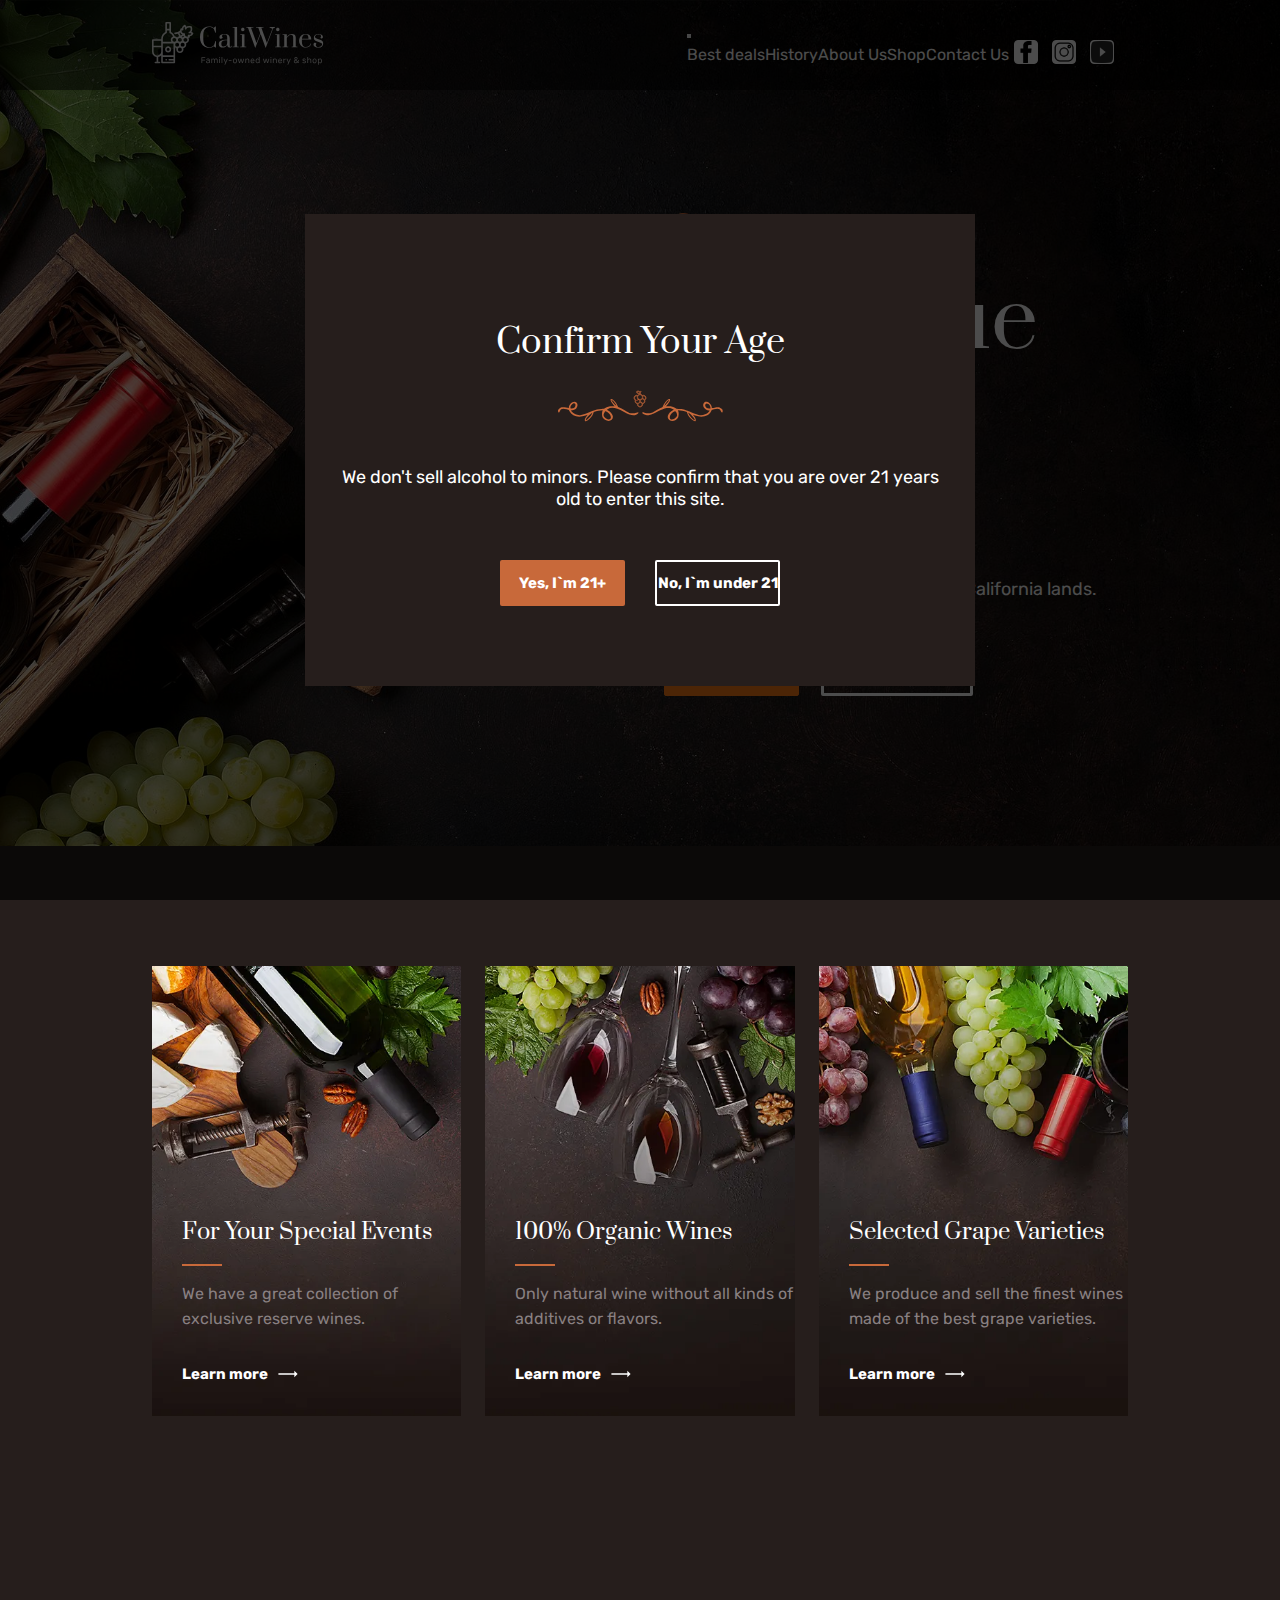
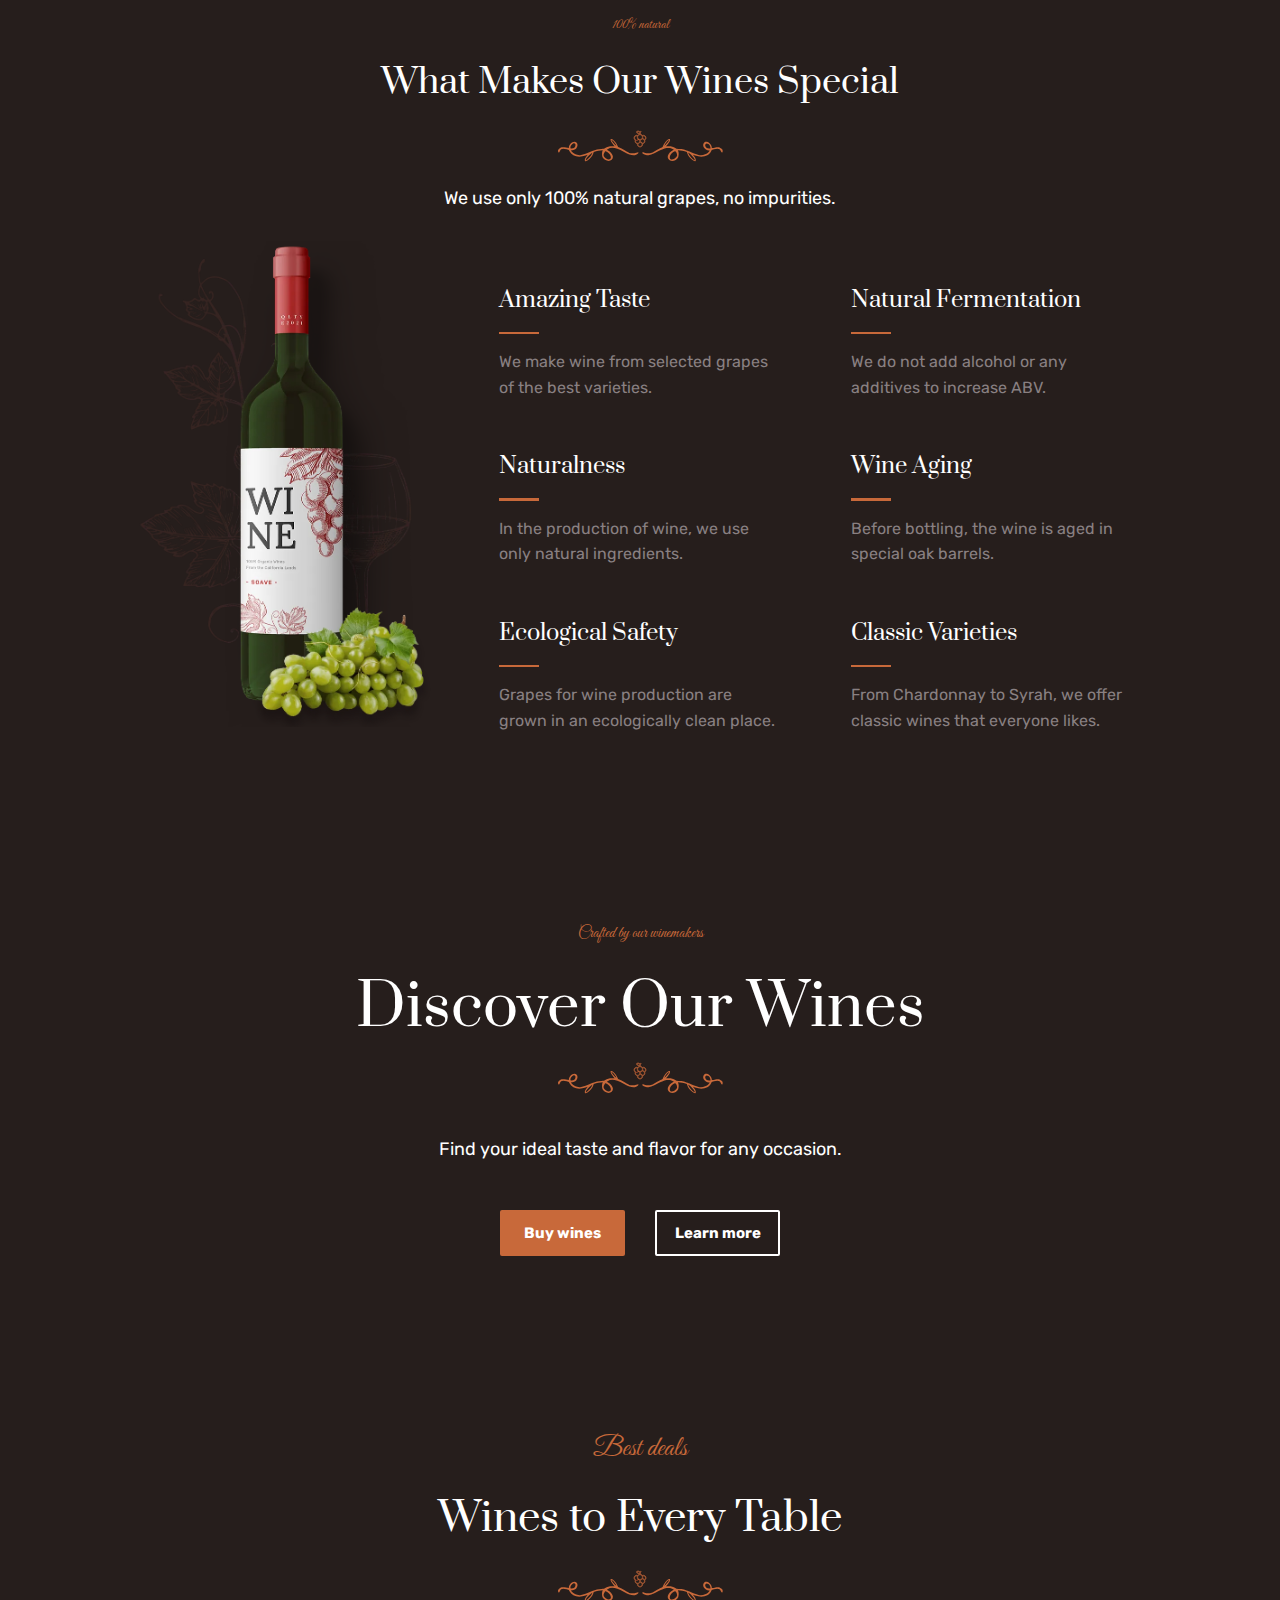
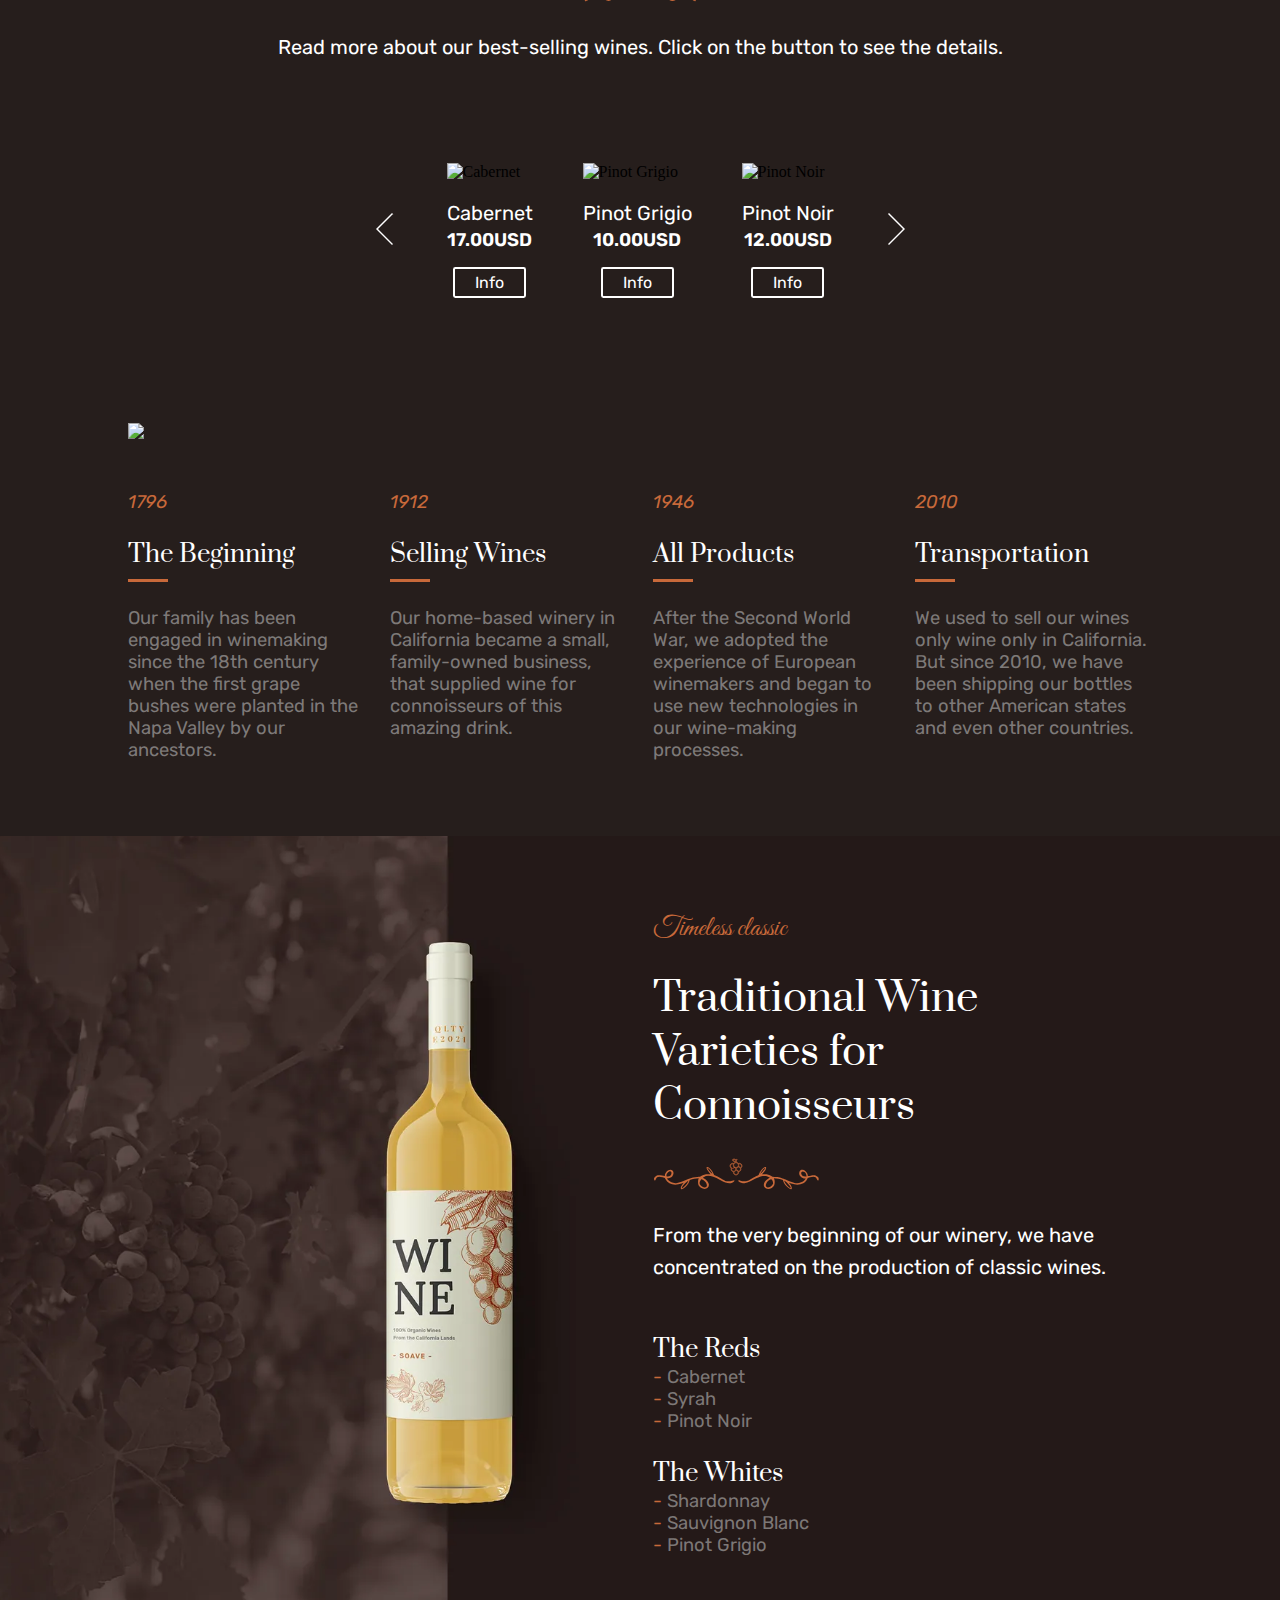
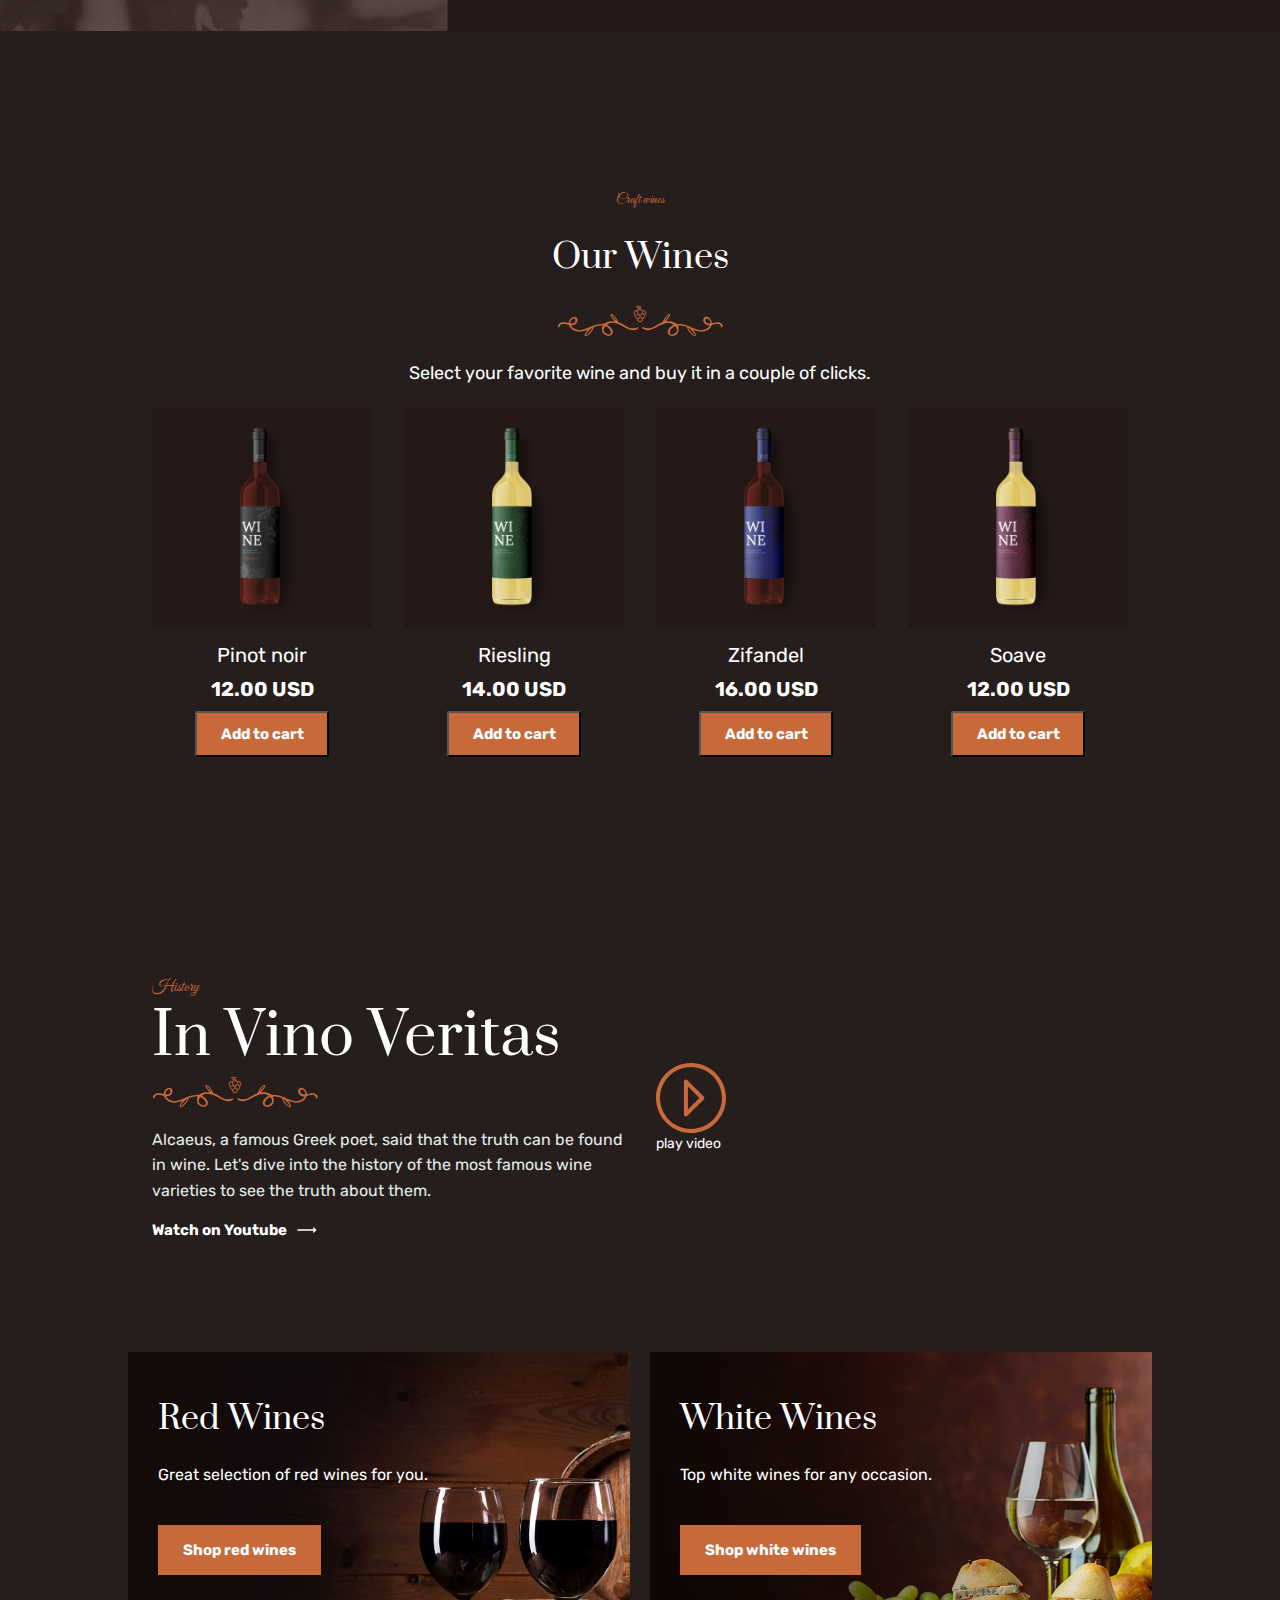
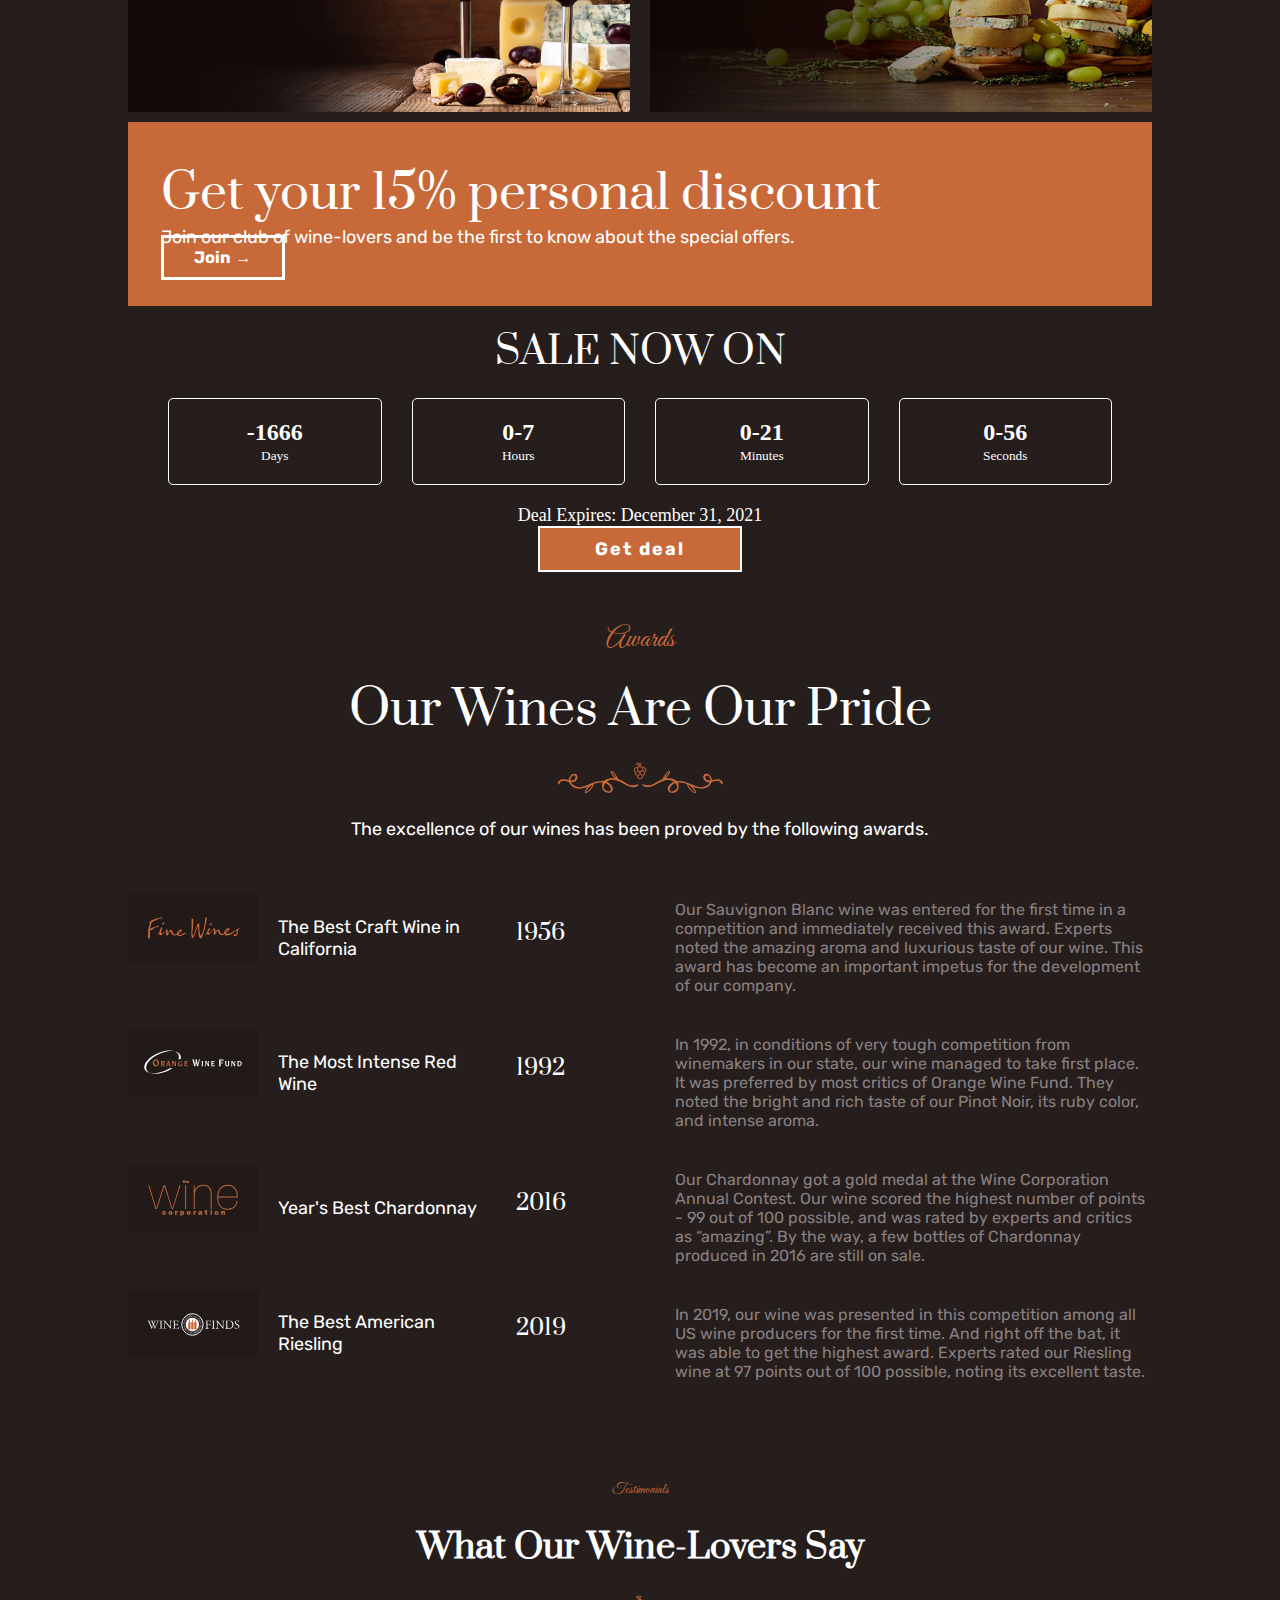
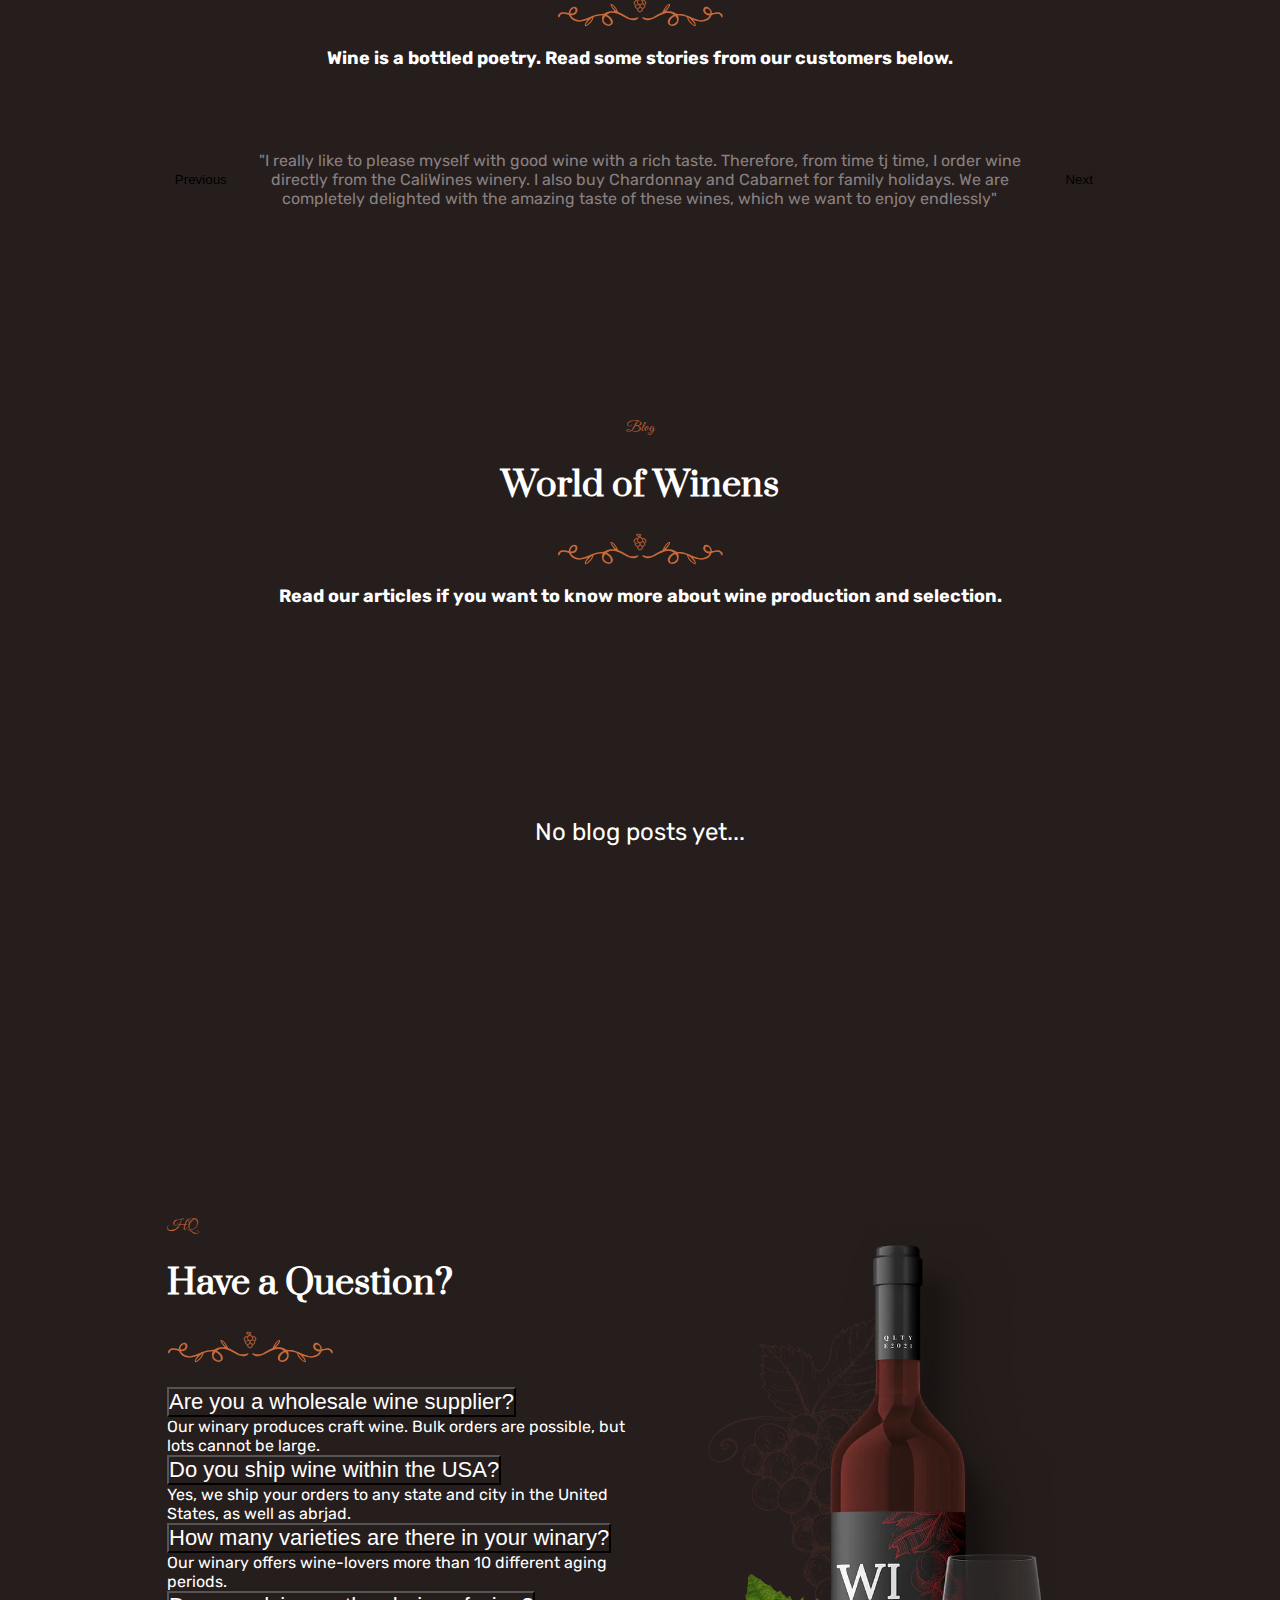
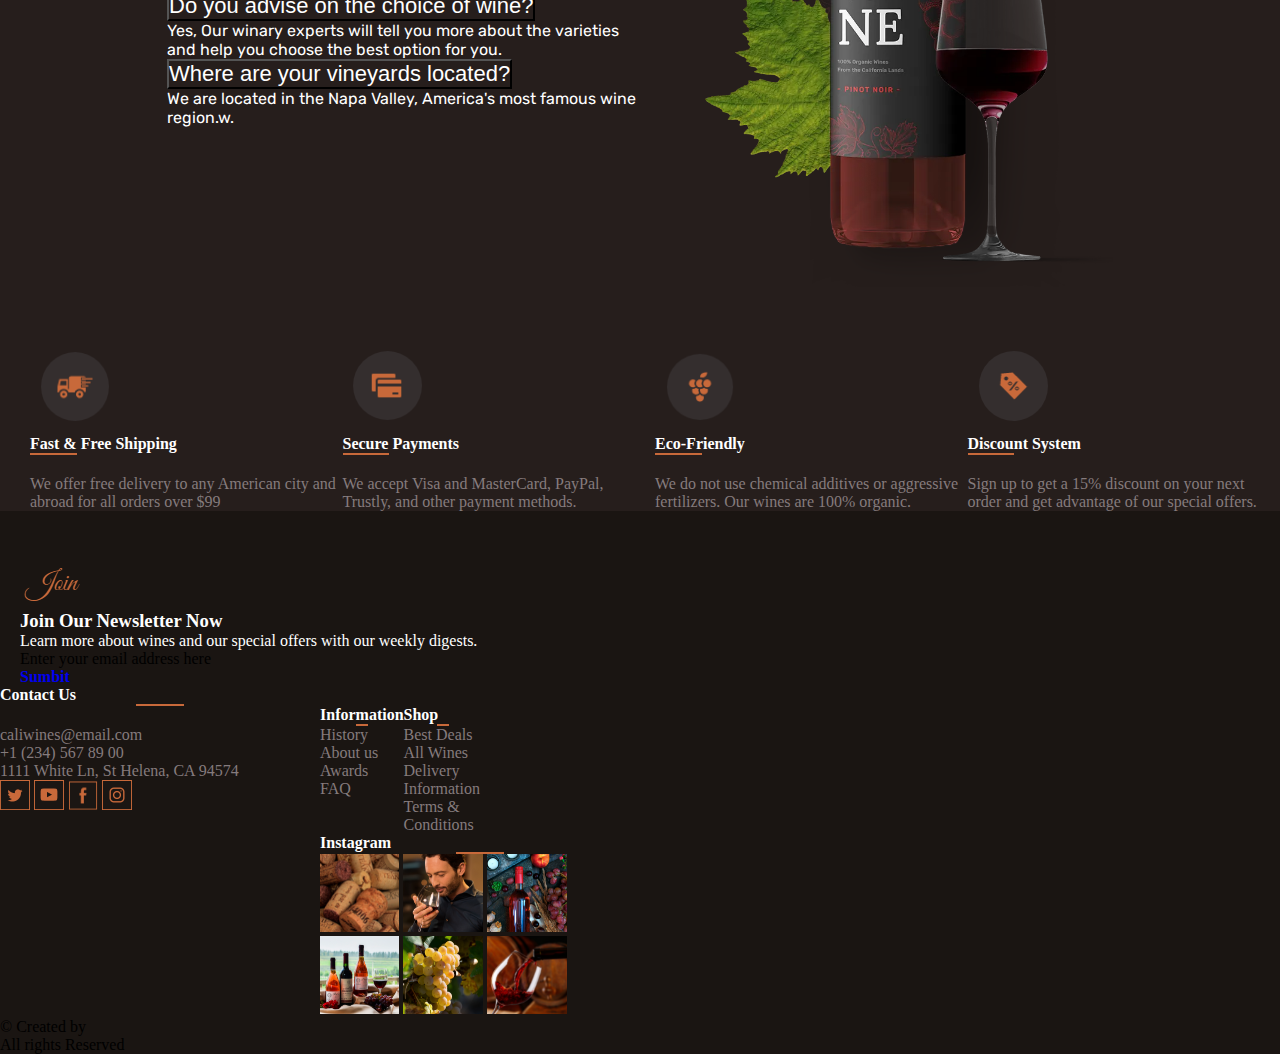
==== commit d9062d6e: "Merge branch 'gh-pages' of https://github.com/koldovsky/638-team-06 into gh-pages" ====
--- a/index.html
+++ b/index.html
@@ -40,7 +40,7 @@
     </style>
 </head>
 
-<body>
+<body class="lock">
     <!--START SVIATOSLAV-->
     <div class="window-confirm-your-age-full-screen" id='window-confirm-your-age-full-screen'>
         <div class="window-confirm-your-age">
@@ -53,8 +53,8 @@
                     Please
                     confirm that you are over 21 years old to enter this site.</span>
                 <div class="two-button">
-                    <a class="button-with-orange-background" onclick = "yes21()" href="#"   >Yes, I`m 21+</a>
-                    <a class="button-without-background" onclick = "lessThan21 ()" href="#" >No, I`m under 21</a>
+                    <a class="button-with-orange-background" onclick="yes21()" href="#">Yes, I`m 21+</a>
+                    <a class="button-without-background" onclick="lessThan21 ()" href="#">No, I`m under 21</a>
                 </div>
             </section>
         </div>
@@ -78,15 +78,12 @@
                                 <a class="nav-link" href="#best-deals">Best deals</a>
                                 <a class="nav-link" href="#history">History</a>
                                 <a class="nav-link" href="#traditional-wine-varietes">About Us</a>
-                                <a class="nav-link" href="#shop">Shop</a>
+                                <a class="nav-link" href="#our-wines">Shop</a>
                                 <a class="nav-link" href="#contact-us">Contact Us</a>
                                 <div class="soc-icon">
-                                    <a href="https://www.facebook.com/"><img src="img/header-section/facebook.png"
-                                            alt="Icon Facebook"></>
-                                        <a href="https://www.instagram.com/"><img src="img/header-section/instagram.png"
-                                                alt="Icon Instagram"></>
-                                            <a href="https://www.youtube.com/"><img src="img/header-section/youtube.png"
-                                                    alt="Icon Youtube"></a>>
+                                    <a href="https://www.facebook.com/"><img src="img/header-section/facebook.png" alt="Icon Facebook"></>
+                                    <a href="https://www.instagram.com/"><img src="img/header-section/instagram.png" alt="Icon Instagram"></>
+                                    <a href="https://www.youtube.com/"><img src="img/header-section/youtube.png" alt="Icon Youtube"></a>>
                                 </div>
                             </div>
                         </div>
@@ -95,6 +92,8 @@
             </div>
         </nav>
         <div class="hero container-index">
+          <div class="section-header">
+           <div class="empty-section-in-header"></div>
             <div class="content-hero">
                 <div class="headerClock"></div>
                 <h5><span class="taste our">Taste our</span></h5>
@@ -110,6 +109,7 @@
                     </div>
                 </div>
             </div>
+          </div>
         </div>
     </header>
     <!--START SVIATOSLAV-->
@@ -246,10 +246,16 @@
                 <div class="decor-text-wine-traditional">Best deals</div>
                 <div class="name-of-section">Wines to Every Table</div>
                 <div><img class="main-decor-element" src="img/decor.svg" alt="decor-element"></div>
-                <span class="bold-main-text">Read more about our best-selling wines. Click on the button to see the details.</span>
-            </div>
-
-            <div class="products-carusel"></div>
+                <span class="bold-main-text">Read more about our best-selling wines. Click on the button to see the
+                    details.</span>
+            </div>
+
+            <div class="products-carusel">
+                <button class="prewWine"><img class="bottom-arrow" src="img/wine-table-traditional/arrow-left.svg" alt="Arrow left"></button>
+                <div class="wine-carusel"></div>
+                <button class="nextWine"><img class="bottom-arrow" src="img/wine-table-traditional/arrow-right.svg" alt="Arrow right"></button>
+
+            </div>
 
 
         </div>
@@ -309,7 +315,7 @@
 
         <div class="background-one-wine">
             <div class="different-wine-description" id="traditional-wine-varietes">
-                
+
                 <article>
                     <div class="empty-grid-wine"></div>
                 </article>
@@ -360,46 +366,7 @@
                         couple of
                         clicks.</span>
                 </section>
-                <div class="assortment">
-                    <div class="card-wine-shop pinot-noir-assortment-index">
-                        <a href="pinot-noir.html">
-                            <img class="assortment-bottle-image" src="img/imagine-wine-bottle/pinot-noir.jpeg"
-                                alt="pinot noir">
-                        </a>
-                        <span class="name-wine-font">Pinot noir</span>
-                        <span class="price-font">12.00 USD</span>
-                        <input class="button-add-to-card" type="button" value="Add to cart">
-                    </div>
-
-                    <div class="card-wine-shop riesling-assortment-index">
-                        <a href="riesling.html">
-                            <img class="assortment-bottle-image" src="img/imagine-wine-bottle/riesling.jpeg"
-                                alt="riesling">
-                        </a>
-                        <span class="name-wine-font">Riesling</span>
-                        <span class="price-font">16.00 USD</span>
-                        <input class="button-add-to-card" type="button" value="Add to cart">
-                    </div>
-
-                    <div class="card-wine-shop zifandel-assortment-index">
-                        <a href="zifandel.html">
-                            <img class="assortment-bottle-image" src="img/imagine-wine-bottle/zifandel.jpeg"
-                                alt="zifandel">
-                        </a>
-                        <span class="name-wine-font">Zifandel</span>
-                        <span class="price-font">14.00 USD</span>
-                        <input class="button-add-to-card" type="button" value="Add to cart">
-                    </div>
-
-                    <div class="card-wine-shop soave-assortment-index">
-                        <a href="soave.html">
-                            <img class="assortment-bottle-image" src="img/imagine-wine-bottle/soave.jpeg" alt="Soave">
-                        </a>
-                        <span class="name-wine-font">Soave</span>
-                        <span class="price-font">12.00 USD</span>
-                        <input class="button-add-to-card" type="button" value="Add to cart">
-                    </div>
-                </div>
+                <div class="assortment"></div>
             </div>
         </div>
         <div class="in-vino-with-play-video-bg">
@@ -446,13 +413,13 @@
                 <div class="red-wines">
                     <p class="red-wines-title">Red Wines</p>
                     <p class="red-wines-about">Great selection of red wines for you.</p>
-                    <a href="products.html" class="shop-wine-btn">Shop red wines</a>
+                    <a href="products-with-burger.html" class="shop-wine-btn">Shop red wines</a>
                 </div>
 
                 <div class="white-wines">
                     <p class="white-wines-title">White Wines</p>
                     <p class="white-wines-about">Top white wines for any occasion. </p>
-                    <a href="products.html" class="shop-wine-btn">Shop white wines</a>
+                    <a href="products-with-burger.html" class="shop-wine-btn">Shop white wines</a>
                 </div>
             </div>
         </div>
@@ -799,7 +766,7 @@
                     <a href="#"><strong>Sumbit</strong></a>
                 </div>
             </section>
-            <section class="contact-us">
+            <section class="contact-us-blocks">
                 <div class="icons">
                     <h4>Contact Us</h4>
                     <div class="contact-line"></div>
@@ -813,14 +780,7 @@
                     <img src="img/footer-section/instagram.png">
                 </div>
 
-                <!-- <footer> 
-                    <section class="join">
-                        <div class="join-our">
-                            <img src="img/footer-section/join.png">
-                            <h3>Join Our Newsletter Now</h3>
-                            <p class="join-text">Learn more about wines and our special offers with our weekly digests.
-                            </p>
-                        </div>
+                <footer>
                         <section class="buttons-href">
                             <div>
                                 <h4>Information</h4>
@@ -839,8 +799,7 @@
                                 <a href="#">Terms & Conditions</a><br>
                             </div>
                         </section>
-                </footer>
-                Shcherba John end-code -->
+                
                 <div class="instagram-img">
                     <h4>Instagram</h4>
                     <div class="contact-line"></div>
@@ -860,105 +819,24 @@
                     <p class="All-rights">All rights Reserved</p>
                 </div>
             </section>
-            <!-- <<<<<<< HEAD <footer> 
-
-            <footer>
-                <section class="join">
-                    <div class="join-our">
-                        <img src="img/footer-section/join.png">
-                        <h3>Join Our Newsletter Now</h3>
-                        <p class="join-text">Learn more about wines and our special offers with our weekly digests.</p>
-                    </div>
-                    <div>
-                        <p class="join-email-button">Enter your email address here</p>
-                        <a href="#"><strong>Sumbit</strong></a>
-                    </div>
-                </section>
-                <section class="contact-us">
-                    <div class="icons">
-                        <h4>Contact Us</h4>
-                        <div class="contact-line"></div>
-                        <p class="contact-us-p" id="contact-info">caliwines@email.com<br>+1 (234) 567 89 00<br>1111
-                            White Ln, St
-                            Helena, CA 94574
-                        </p>
-                        <img src="img/footer-section/twiter.png">
-                        <img src="img/footer-section/youtube.png">
-                        <img src="img/footer-section/facebook.png">
-                        <img src="img/footer-section/instagram.png">
-                    </div>
-
-                    <section class="buttons-href">
-                        <div>
-                            <h4>Information</h4>
-                            <div class="contact-line"></div>
-                            <a href="#">History</a><br>
-                            <a href="#">About us</a><br>
-                            <a href="#">Awards</a><br>
-                            <a href="#">FAQ</a><br>
-                        </div>
-                        <div>
-                            <h4>Shop</h4>
-                            <div class="contact-line"></div>
-                            <a href="#">Best Deals</a><br>
-                            <a href="#">All Wines</a><br>
-                            <a href="#">Delivery Information</a><br>
-                            <a href="#">Terms & Conditions</a><br>
-                        </div>
-                    </section>
-                    <div class="instagram-img">
-                        <h4>Instagram</h4>
-                        <div class="contact-line"></div>
-                        <img src="img/footer-section/propki.png">
-                        <img src="img/footer-section/drink.png">
-                        <img src="img/footer-section/grapewine.png">
-                        <img src="img/footer-section/wines.png">
-                        <img src="img/footer-section/grape.png">
-                        <img src="img/footer-section/bottle-wine.png">
-                    </div>
-                </section>
-                <section class="end-footer">
-                    <div>
-                        <p class="@">© Created by</p>
-                    </div>
-                    <div>
-                        <p class="All-rights">All rights Reserved</p>
-                    </div>
-                </section>
-<<<<<<< HEAD
-            </footer>
-            <!--Shcherba John end-code -->
+        </footer>
+        <!--Shcherba John end-code -->
             <script src="https://cdn.jsdelivr.net/npm/bootstrap@5.1.3/dist/js/bootstrap.bundle.min.js"
                 integrity="sha384-ka7Sk0Gln4gmtz2MlQnikT1wXgYsOg+OMhuP+IlRH9sENBO0LRn5q+8nbTov4+1p"
                 crossorigin="anonymous">
             </script>
-<<<<<<< HEAD
-    
-    
-=======
-            <script src="js/carousel.js"></script>
-=======
-        </footer>
-=======
-        </footer> -->
->>>>>>> 247ada99618879950ae2c134f6d1ac1f4bebb8dc
-        <!--Shcherba John end-code -->
-        <script src="https://cdn.jsdelivr.net/npm/bootstrap@5.1.3/dist/js/bootstrap.bundle.min.js"
-            integrity="sha384-ka7Sk0Gln4gmtz2MlQnikT1wXgYsOg+OMhuP+IlRH9sENBO0LRn5q+8nbTov4+1p" crossorigin="anonymous">
-        </script>
         <script src="js/index.js"></script>
-        <script src="js/product-carusel-wine.js"></script>
         <script src="js/carousel.js"></script>
         <script src="js/age-check.js"></script>
-<<<<<<< HEAD
->>>>>>> b9c80807ae88bd87f38ad766a0533bb61fd30be9
->>>>>>> 6fe12cf91a34305dce9cec9c220e3d03c668d6ce
-<script src="js/slides-show.js"></script>
-<script src="js/product-carusel-wine.js"></script>;
-
-=======
         <script src="js/countdown.js"></script>
->>>>>>> 247ada99618879950ae2c134f6d1ac1f4bebb8dc
+        
+        <script src="js/slides-show.js"></script>
+   
+        <script src="js/wine-bottle-carusel.js"></script>
+        
+        
+     <!--    <script src="js/countdown.js"></script>-->
+
 </body>
 
 </html>--- a/css/footer.css
+++ b/css/footer.css
@@ -0,0 +1,110 @@
+@import url('https://fonts.googleapis.com/css2?family=Great+Vibes&family=Prata&display=swap');
+@import url('https://fonts.googleapis.com/css2?family=Great+Vibes&family=Prata&family=Rubik:wght@300&display=swap');
+
+.facts{
+    background-color: #261e1c;
+    padding-left: 30px;
+}
+
+h4{
+    color: #ffff;
+}
+
+.facts p{
+    color:#857b7d;
+}
+
+.facts img{
+    padding: 10px;
+    width: 70px;
+    height: 70px;
+}
+
+.facts-line{
+    height: 2px;
+    width: 15%;
+    max-width: 50px;
+    background-color: #c8693a;
+}
+
+#facts-text{
+    padding-top: 20px;   
+}
+
+footer{
+    background-color: #1a1512;
+}
+
+.join {
+    padding-top: 50px;
+    margin-left: 20px;
+    display: block;
+}
+
+.join-our h3{
+    color: white;
+}
+
+.join-our p{
+    color: white;
+}
+
+.contact-us-p{
+    color:#857b7d;
+}
+
+.icons img{
+    width: 30px;
+    height: 30px;
+}
+
+.buttons-href a{
+    color:#857b7d;
+}
+
+.contact-us{
+    padding-top: 20px;
+    display: block;
+}
+
+.contact-line{
+    height: 2px;
+    width: 15%;
+    max-width: 50px;
+    background-color: #c8693a;
+    margin: auto;
+}
+
+#contact-info{
+    padding-top: 20px;
+}
+
+.buttons-href h4{
+    padding-top: 20px;
+}
+
+@media screen and (min-width: 500px) {
+    .facts {
+        display: grid;
+        grid-template-columns: 1fr 1fr;
+    }
+}
+
+@media screen and (min-width: 980px) {
+    .facts {
+        display: grid;
+        grid-template-columns: 1fr 1fr 1fr 1fr;
+    }
+}
+
+@media screen and (min-width:750px) {
+    .contact-us-blocks{
+        display: grid;
+        grid-template-columns: 1fr 1fr 1fr 1fr;
+        
+    }
+    .buttons-href{
+        display: grid;
+        grid-template-columns: 1fr 1fr 1fr 1fr;
+    }
+}--- a/css/wine-table-traditional.css
+++ b/css/wine-table-traditional.css
@@ -97,6 +97,14 @@
     flex-direction: row;
     align-items: center;
     justify-content: center;
+    margin: 25px;
+}
+
+.wine-carusel {
+    display: flex;
+    flex-direction: row;
+    align-items: center;
+    justify-content: center;
 }
 
 .wine-image {
@@ -106,16 +114,31 @@
     
 }
 
-.products-carusel > .wine-picture-for-carusel {
+.prewWine {
+    background-color: var(--main-color);
+    border: 0.15em solid var(--main-color);
+}
+
+.nextWine {
+    background-color: var(--main-color);
+    border: 0.15em solid var(--main-color);
+}
+
+.wine-picture-for-carusel {
     display: flex;
     flex-direction: column;
     justify-content: center;
+    align-items: center;
     margin: 25px;
-    align-items: center;
+    
 }
 
 .separate-button-info {
     color: white;
+}
+
+.wine-carusel {
+    margin: 25px;
 }
 
 .button-info {
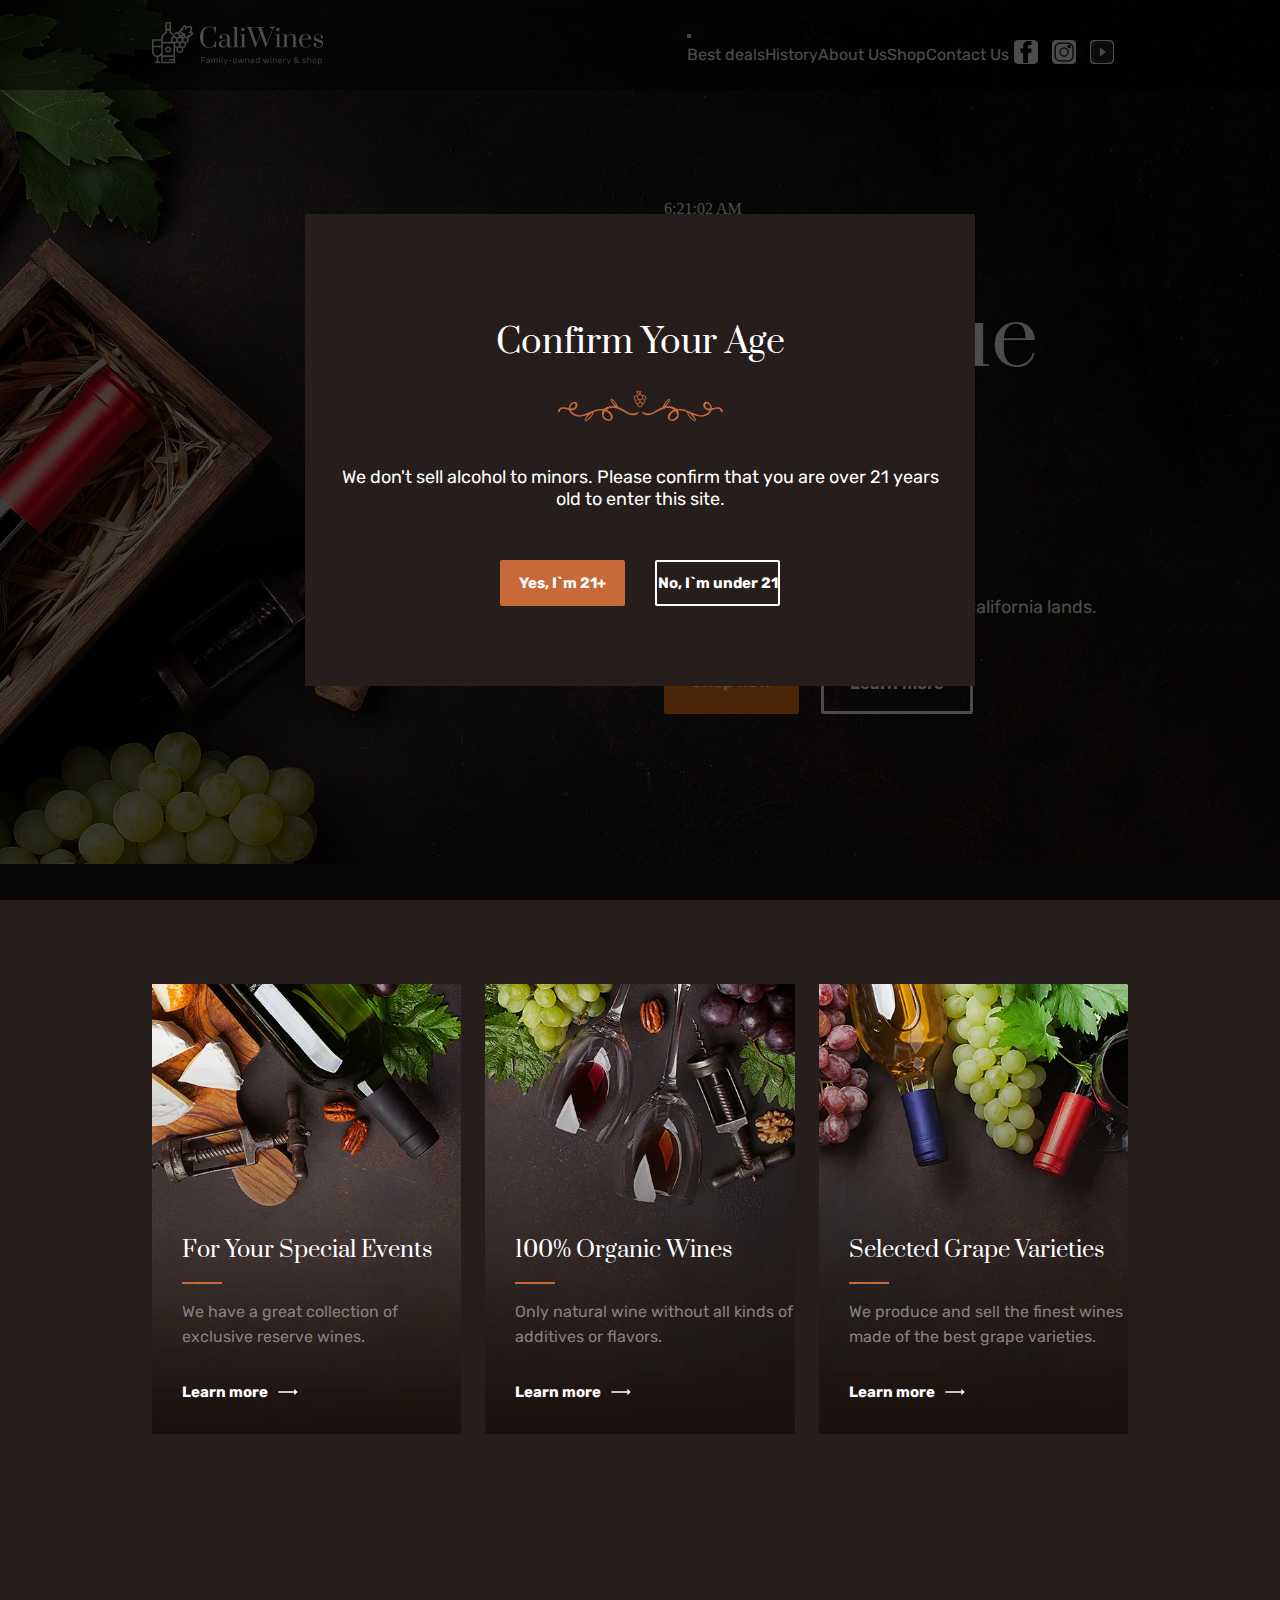
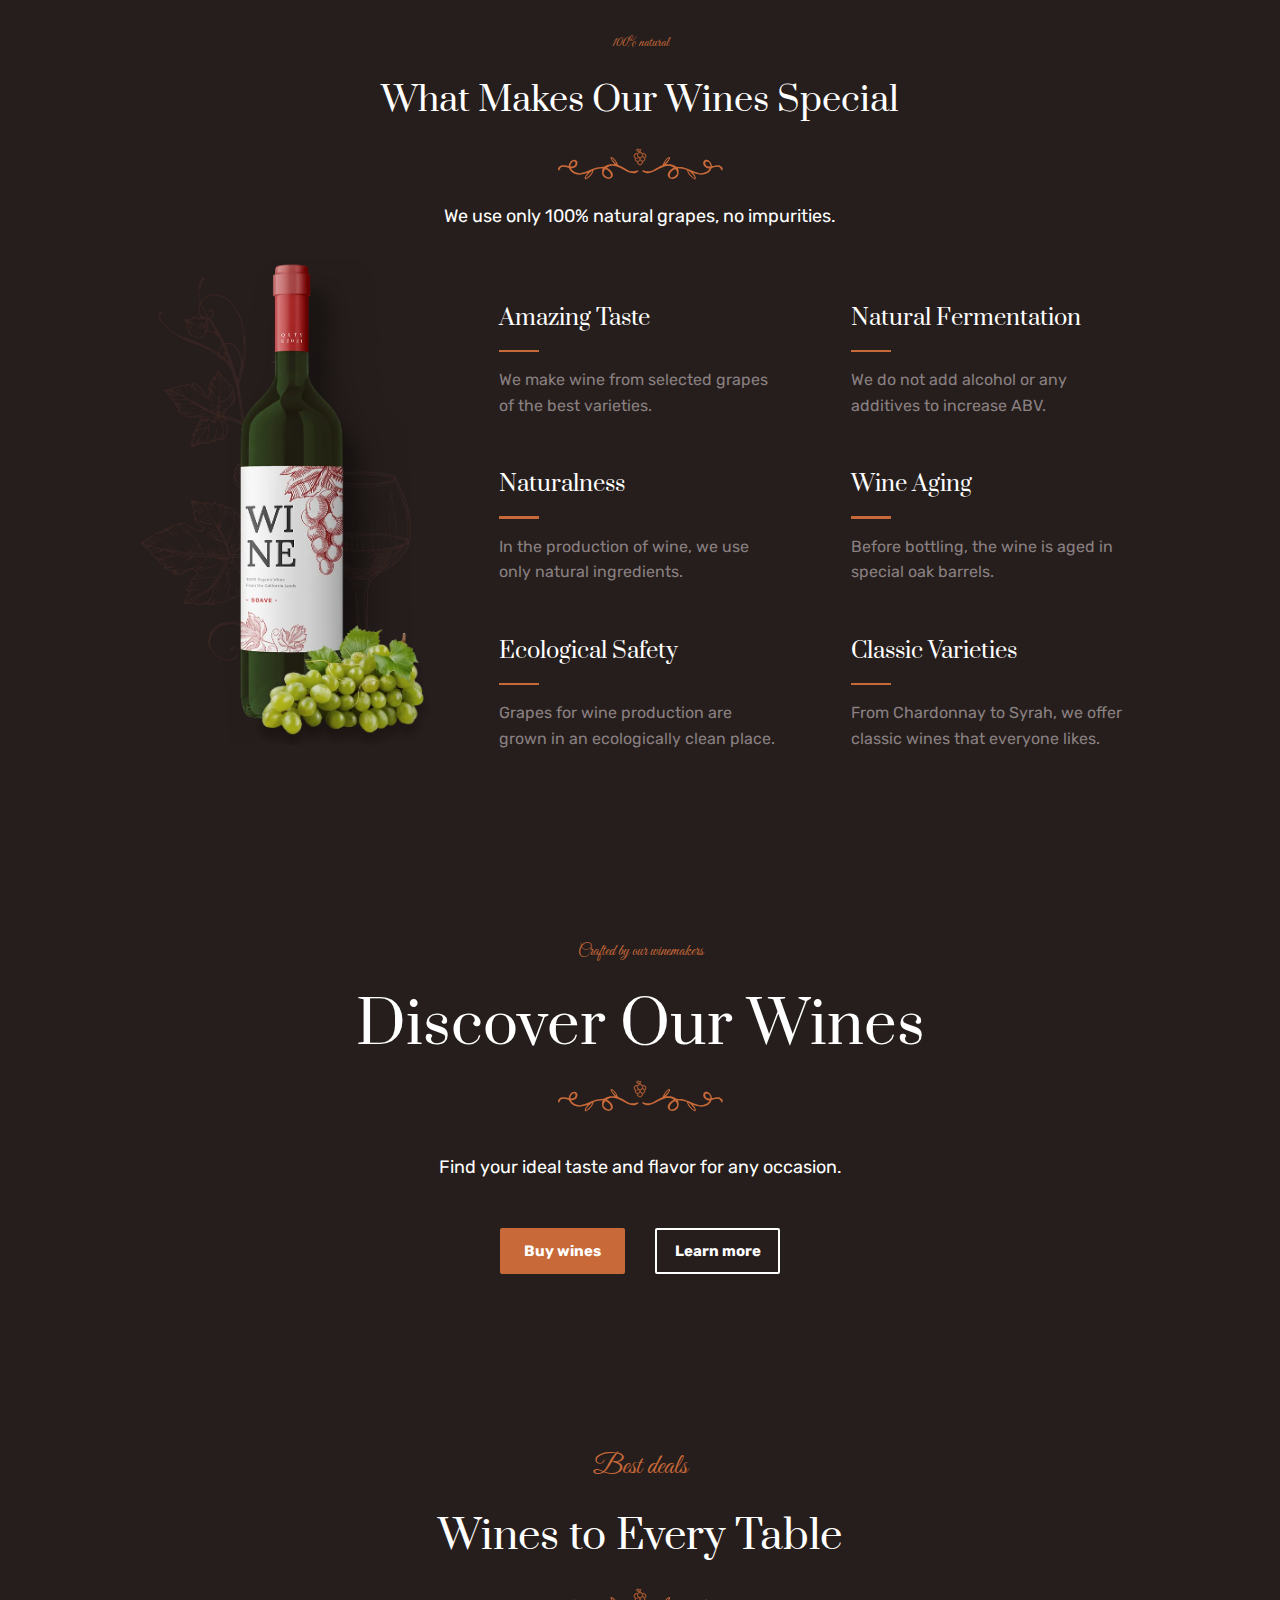
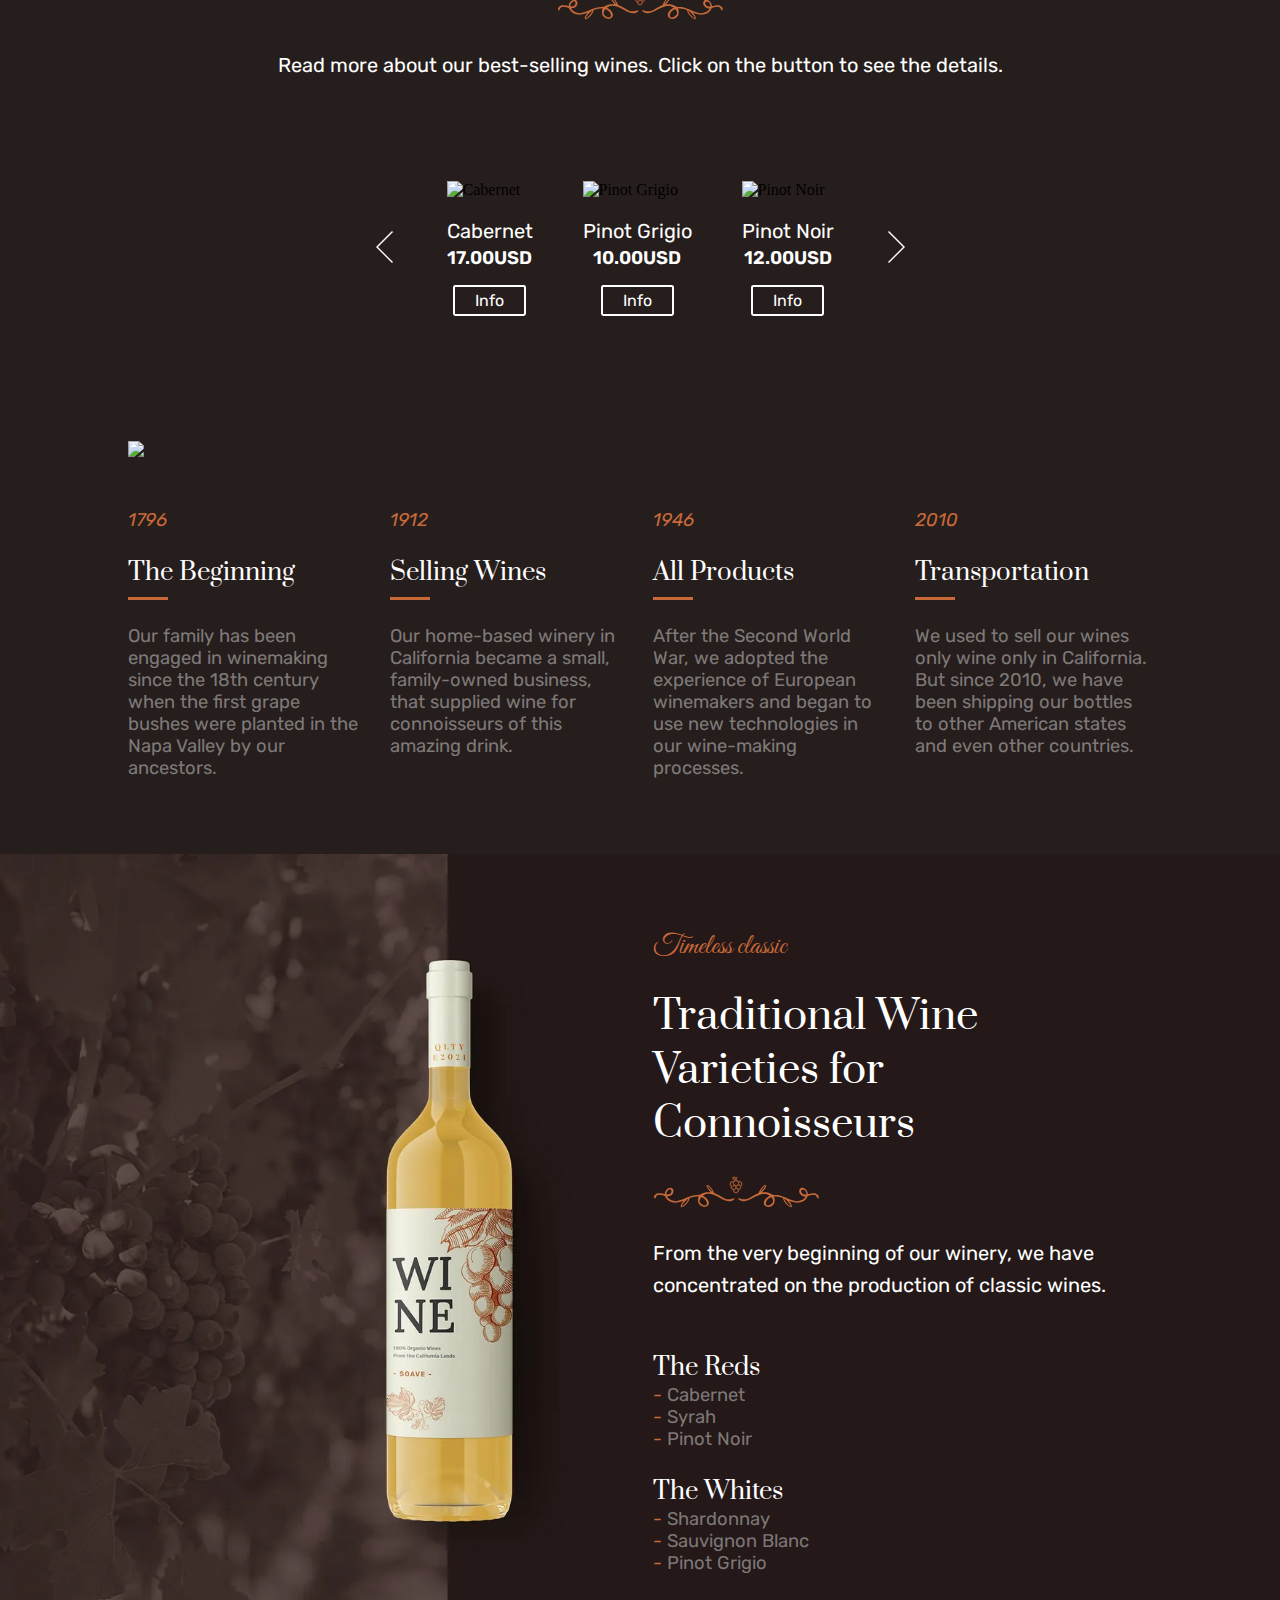
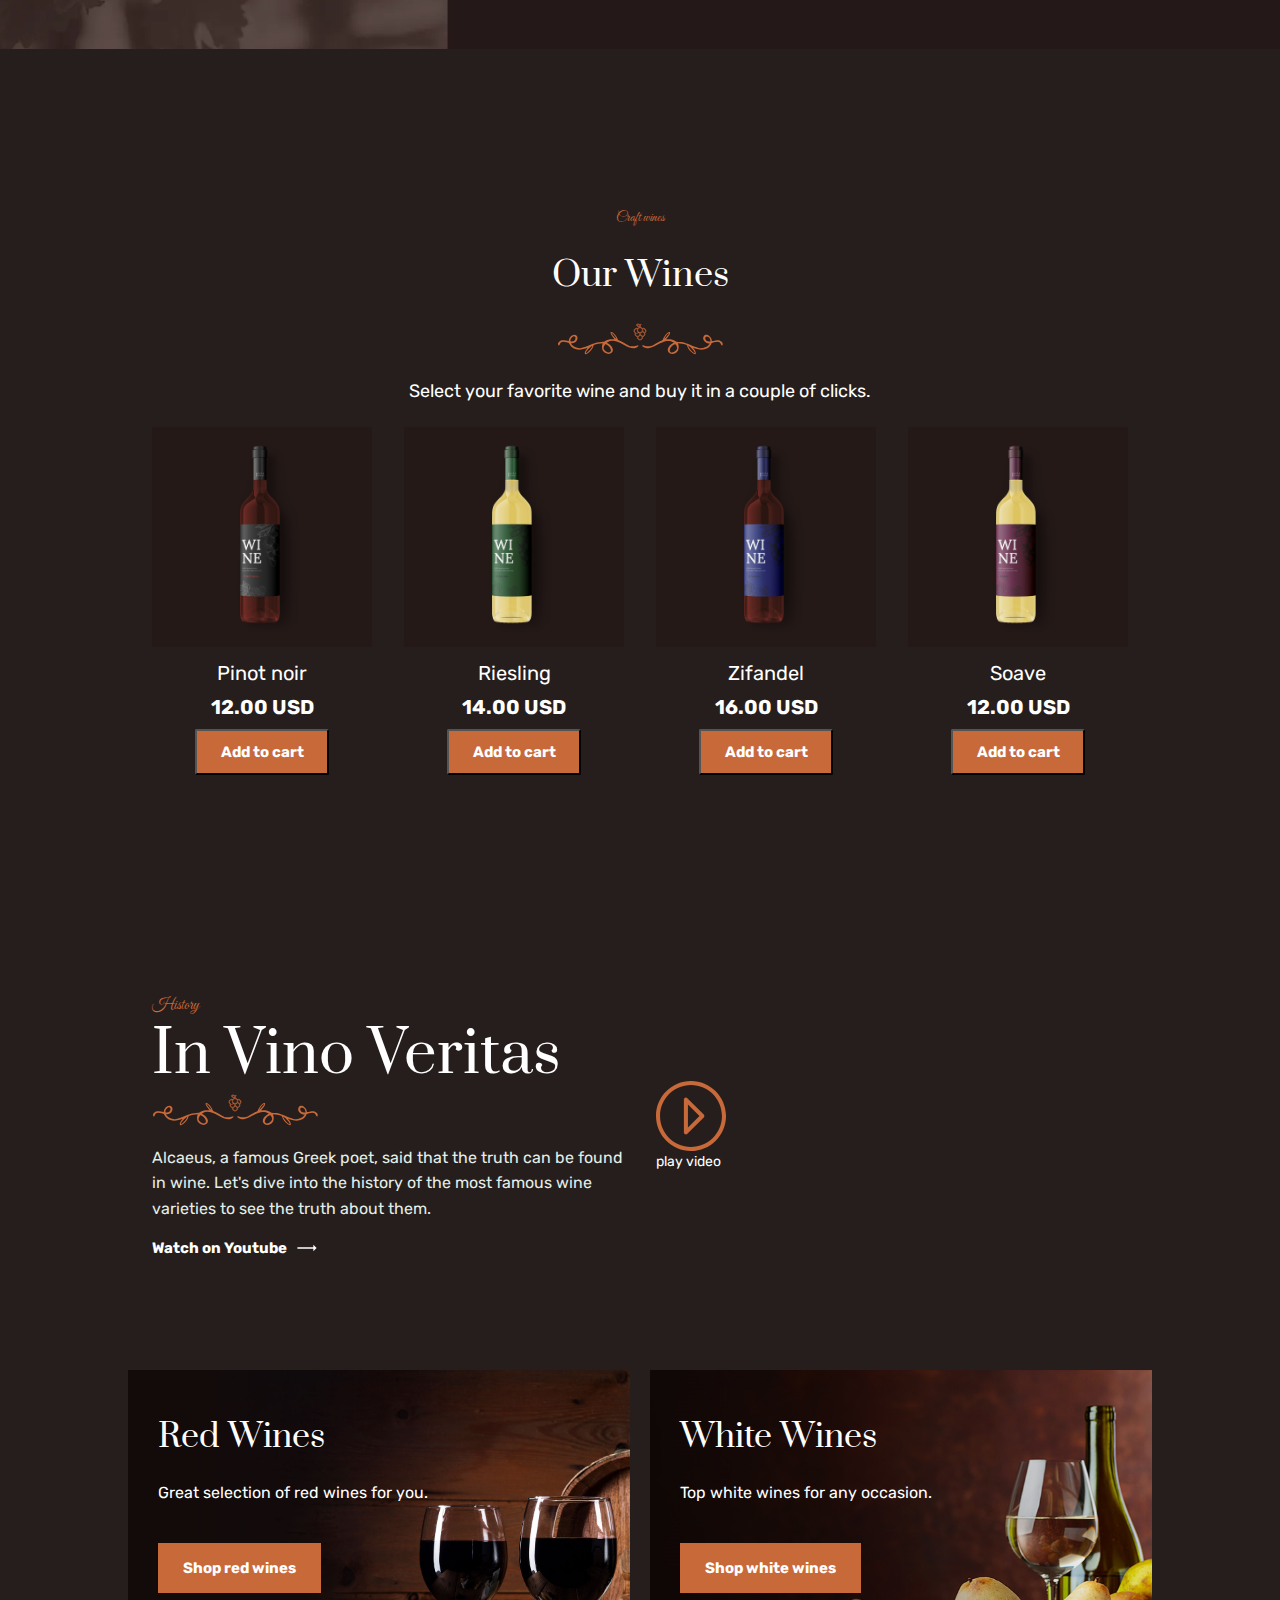
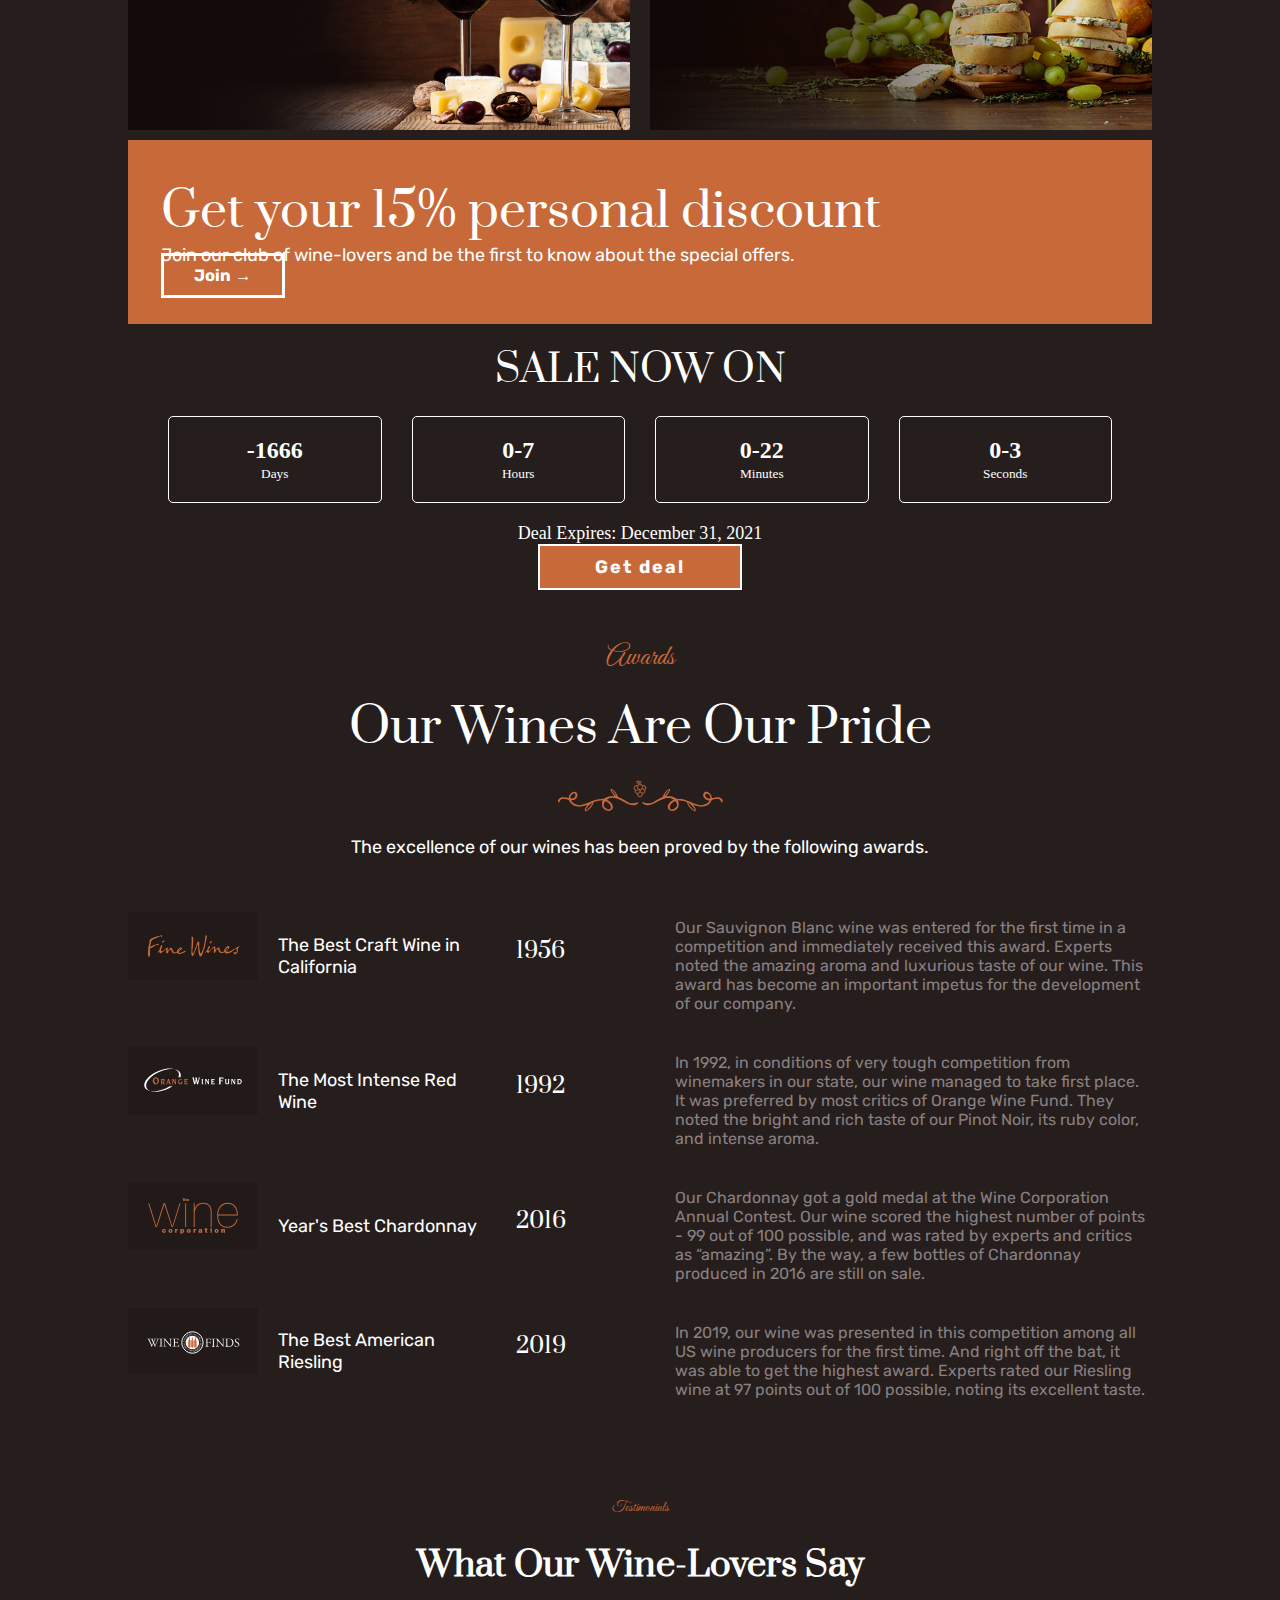
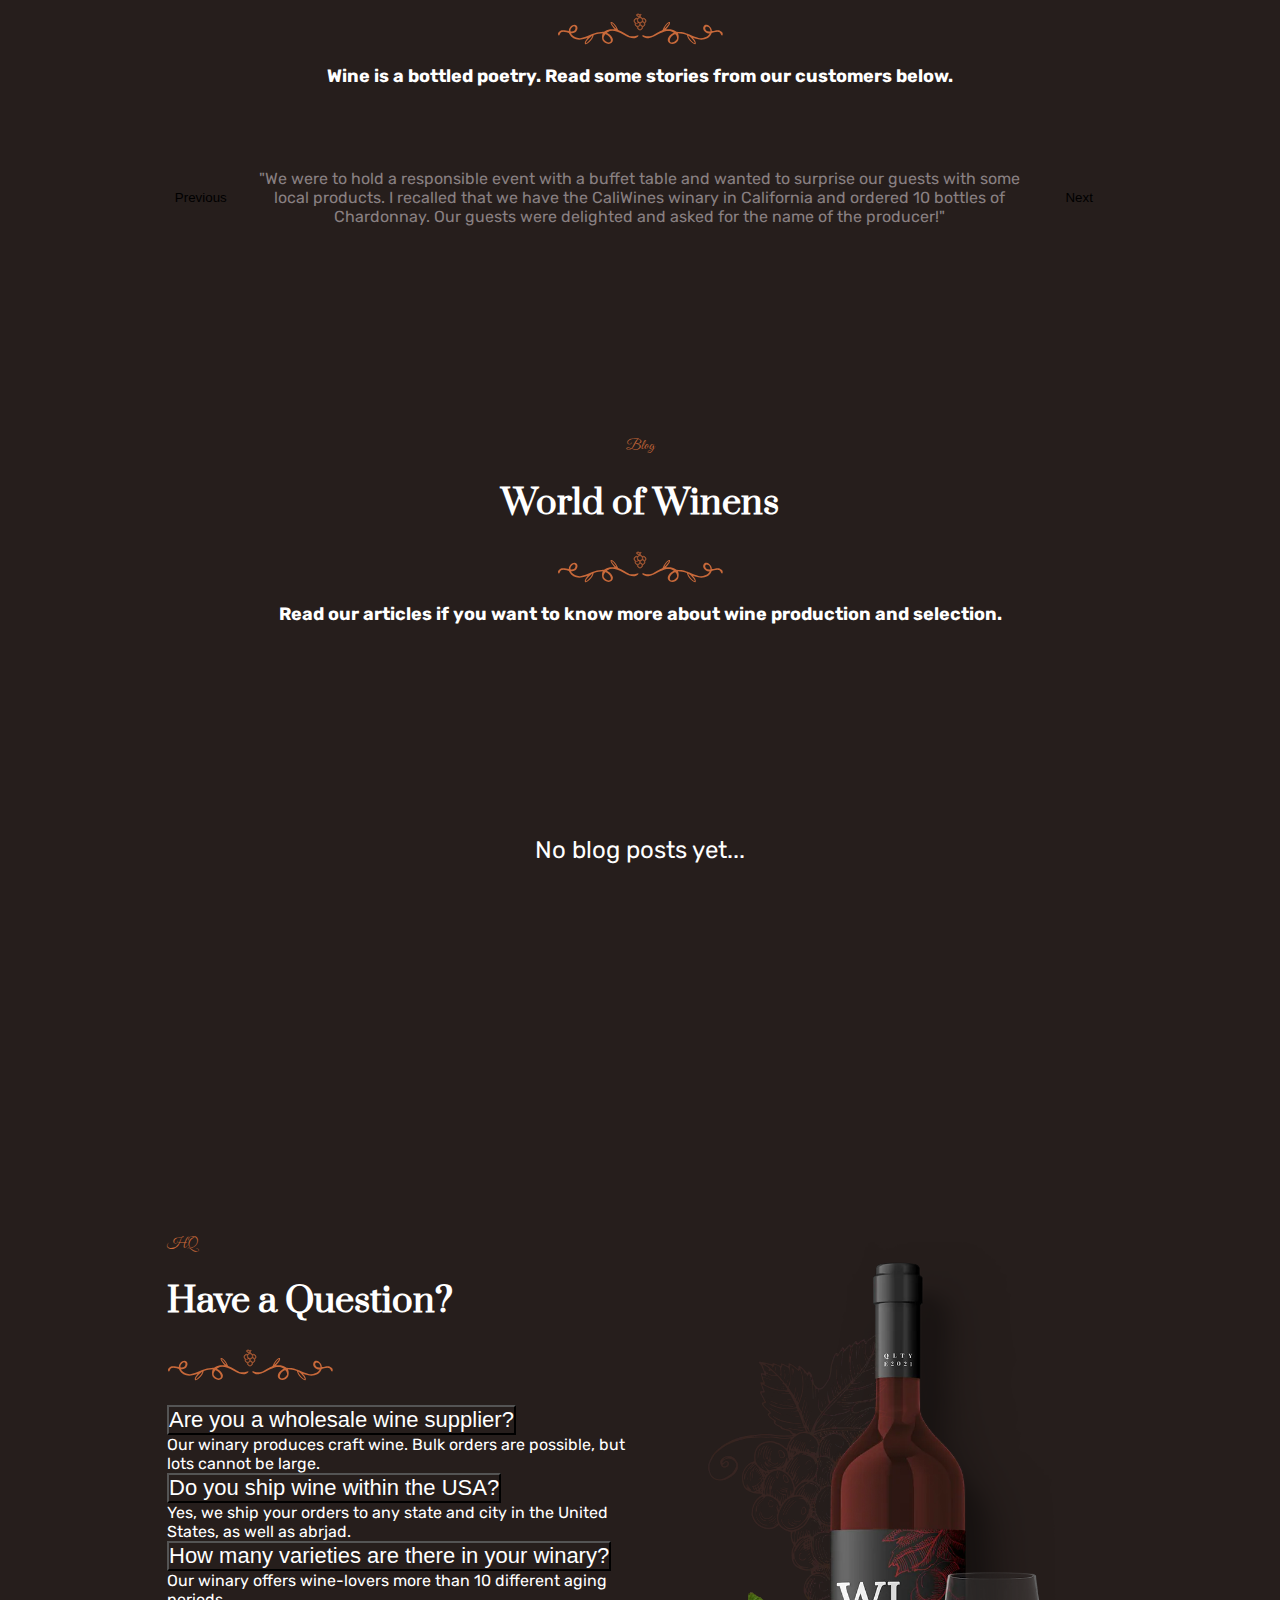
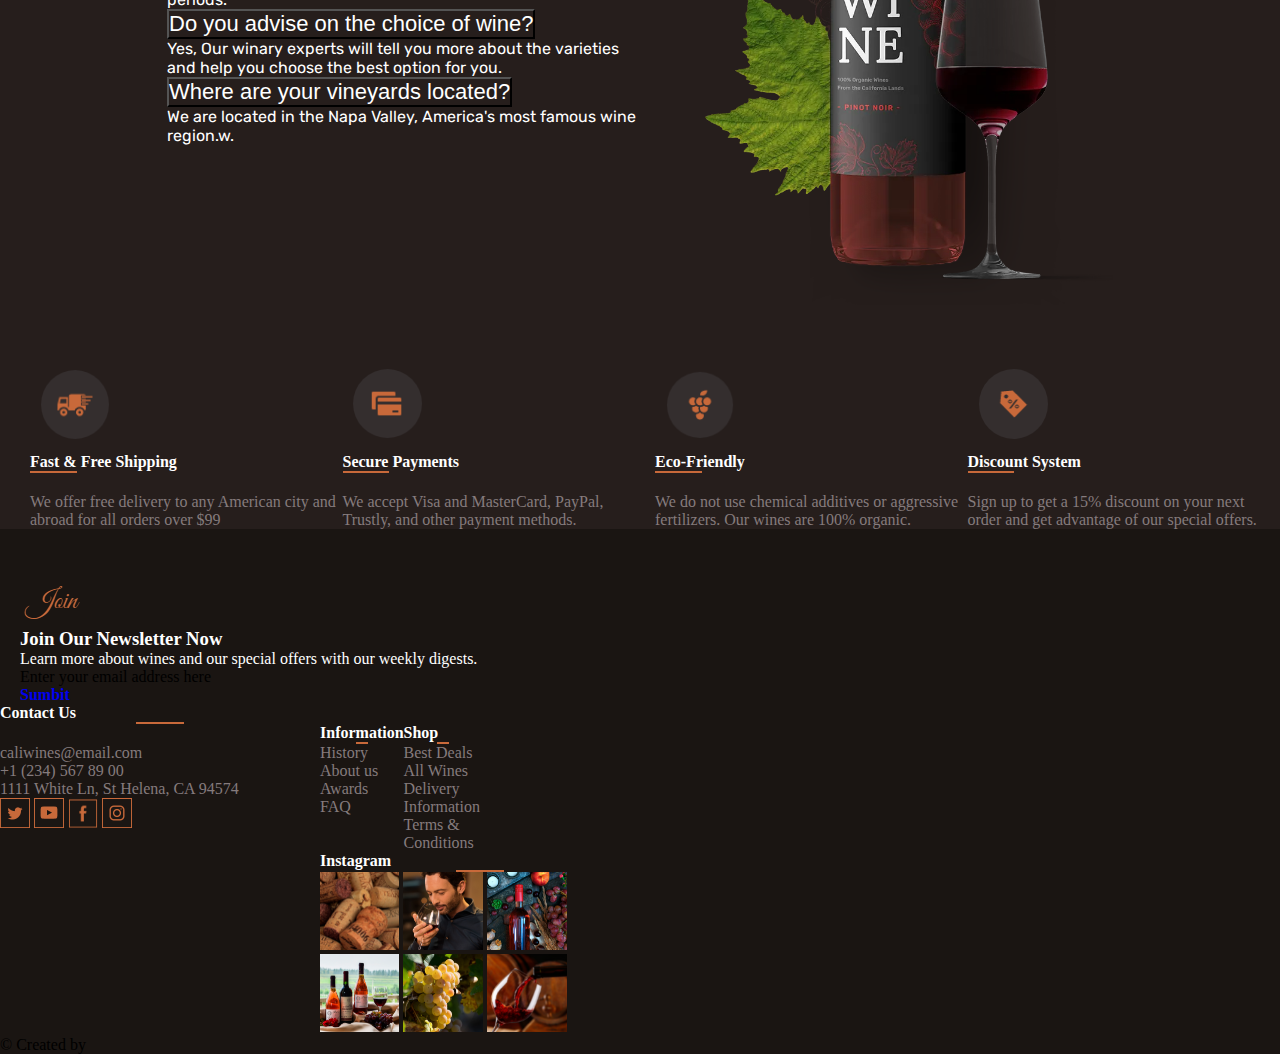
==== commit 9d7d03cb: "add iife and fix link" ====
--- a/index.html
+++ b/index.html
@@ -102,7 +102,7 @@
                 <p class="tekst">Grown with love and respect for the California lands.</p>
                 <div class="buttons">
                     <div class="shop-now">
-                        <a href="#">Shop now</a>
+                        <a href="#our-wines">Shop now</a>
                     </div>
                     <div class="learn-more">
                         <a href="#our-wines-special">Learn more</a>
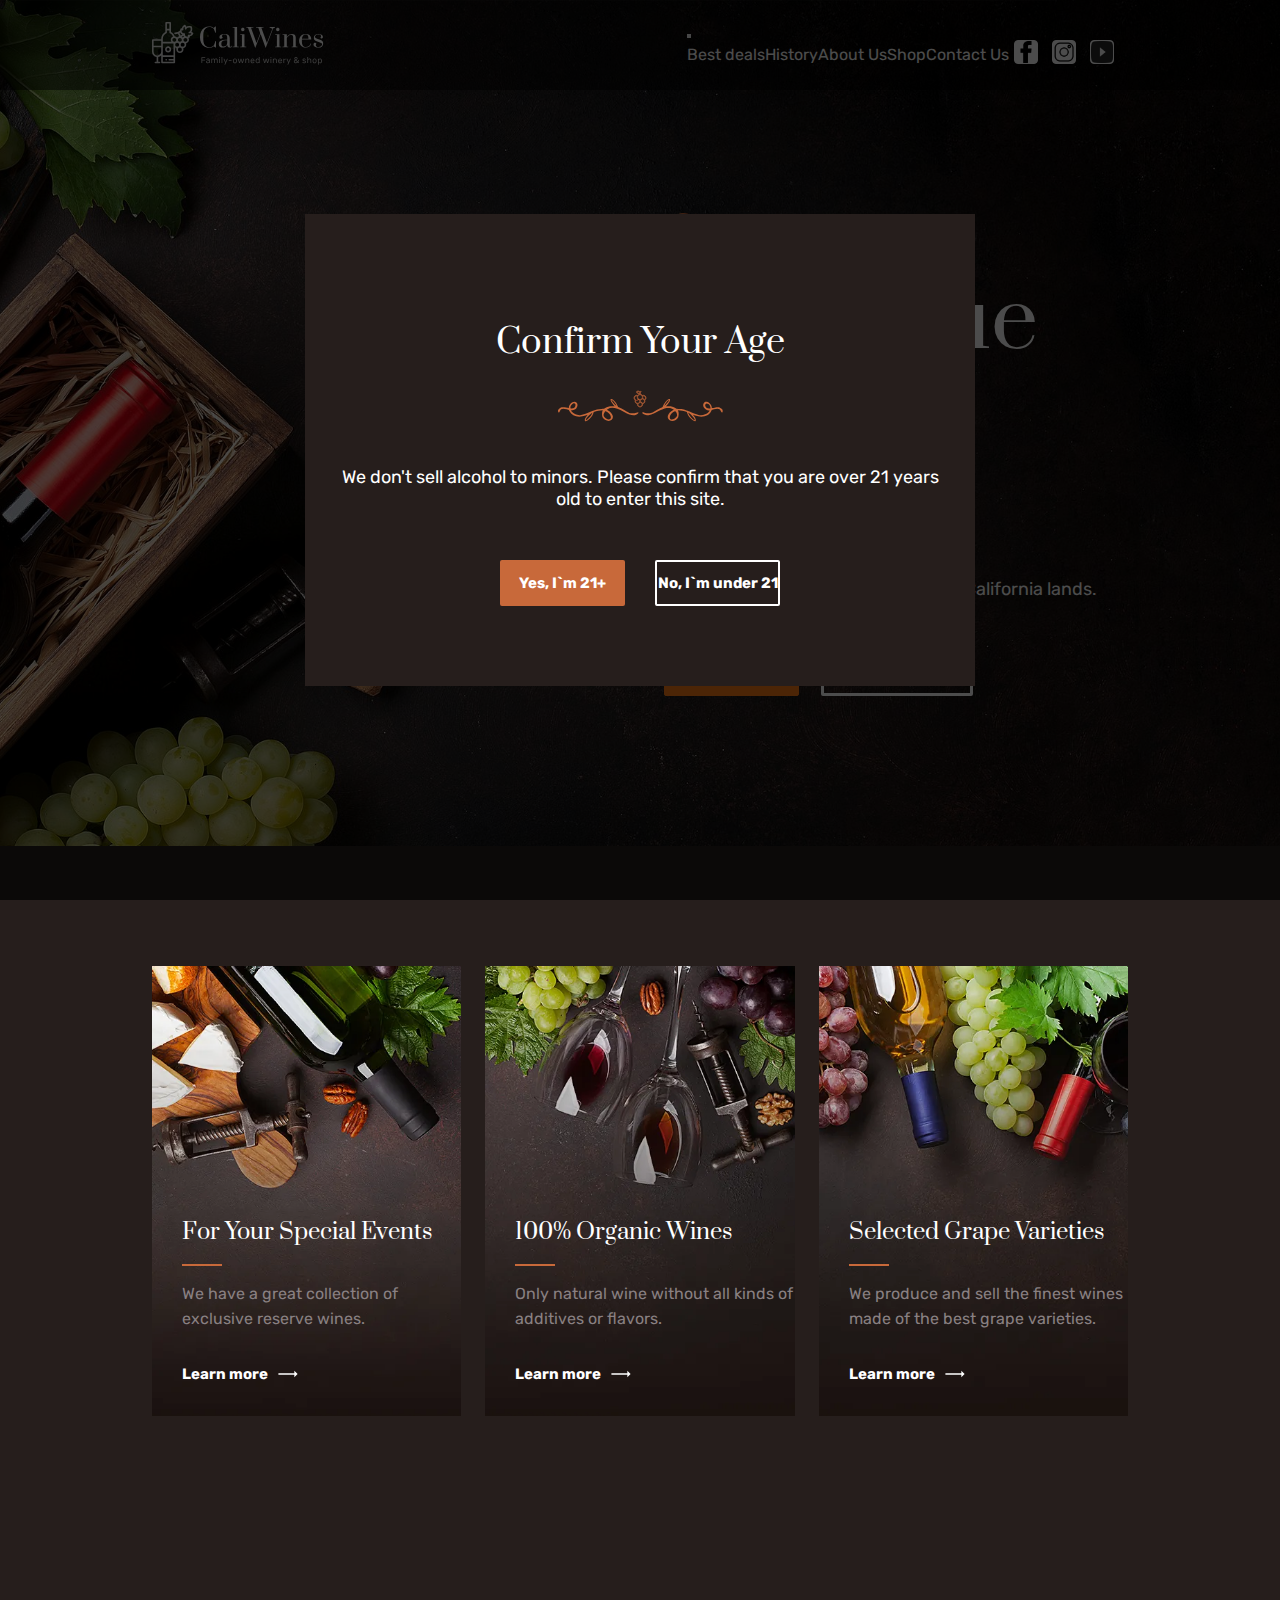
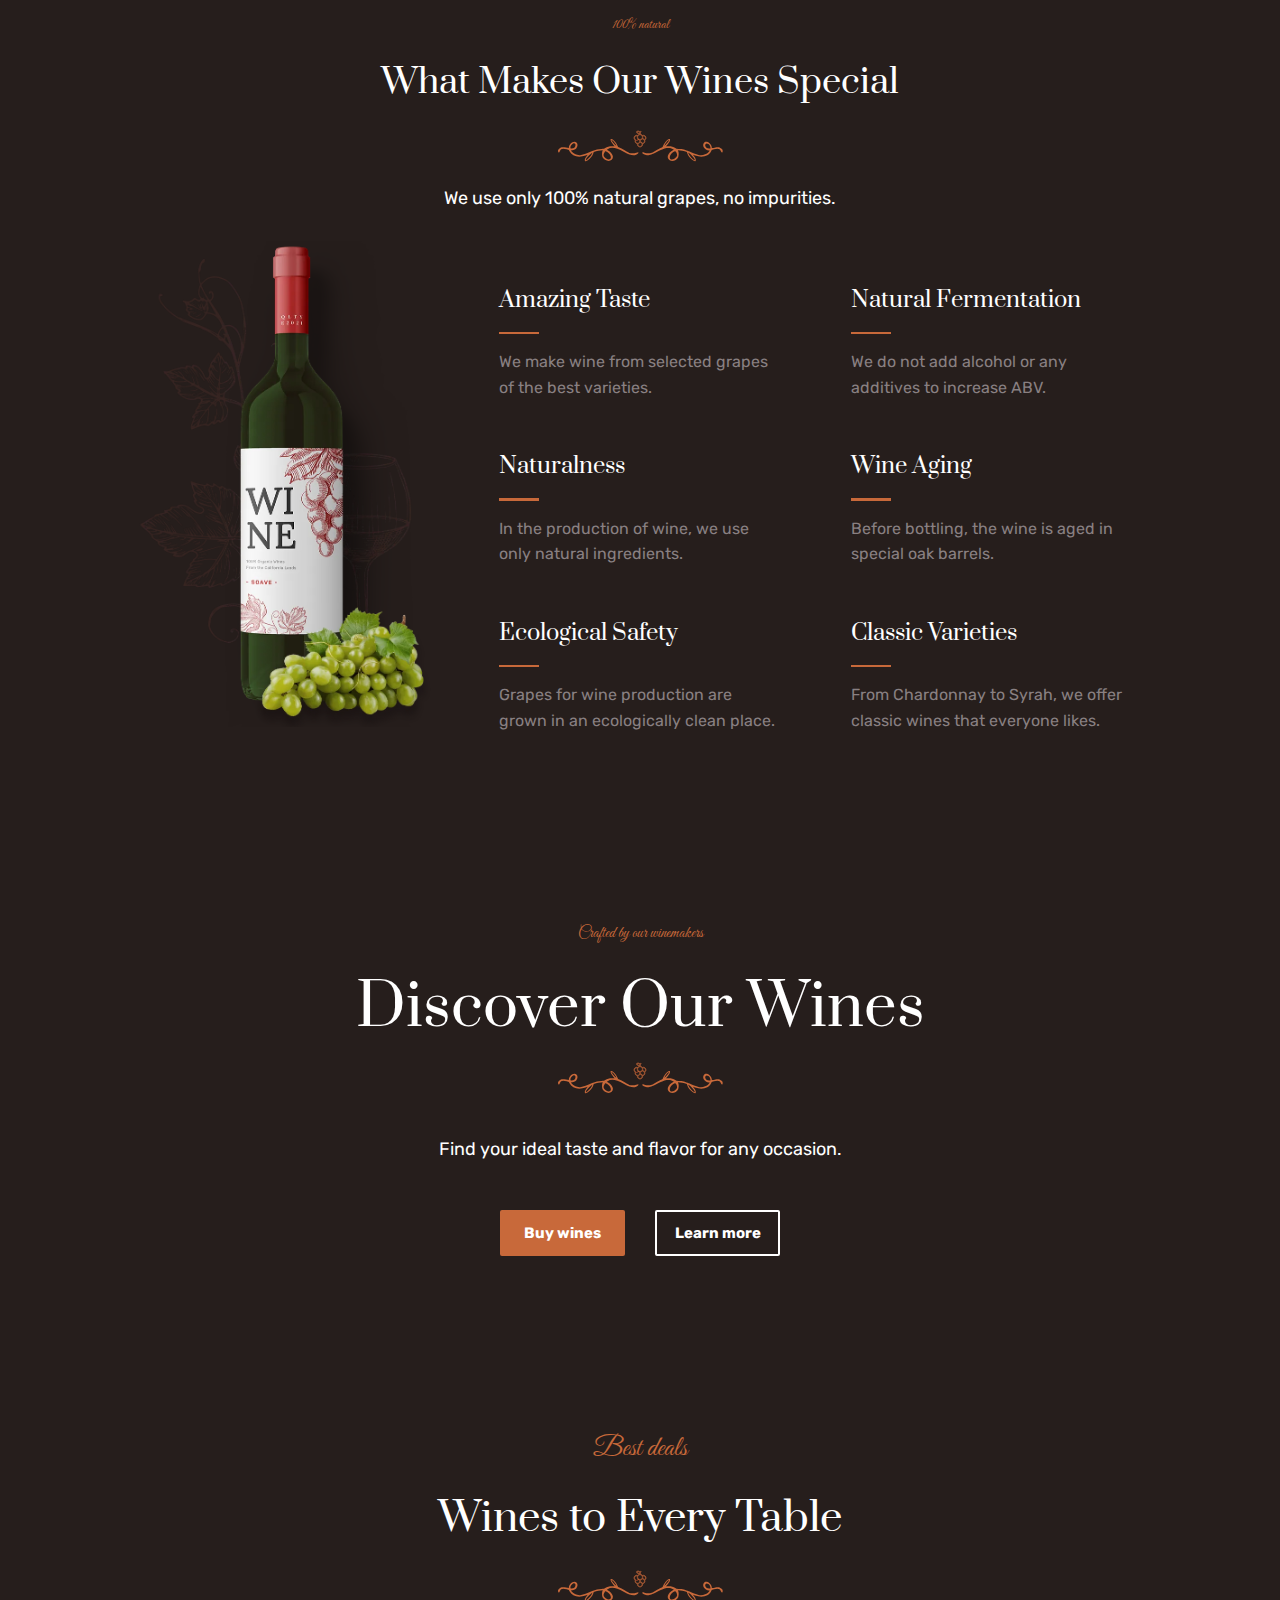
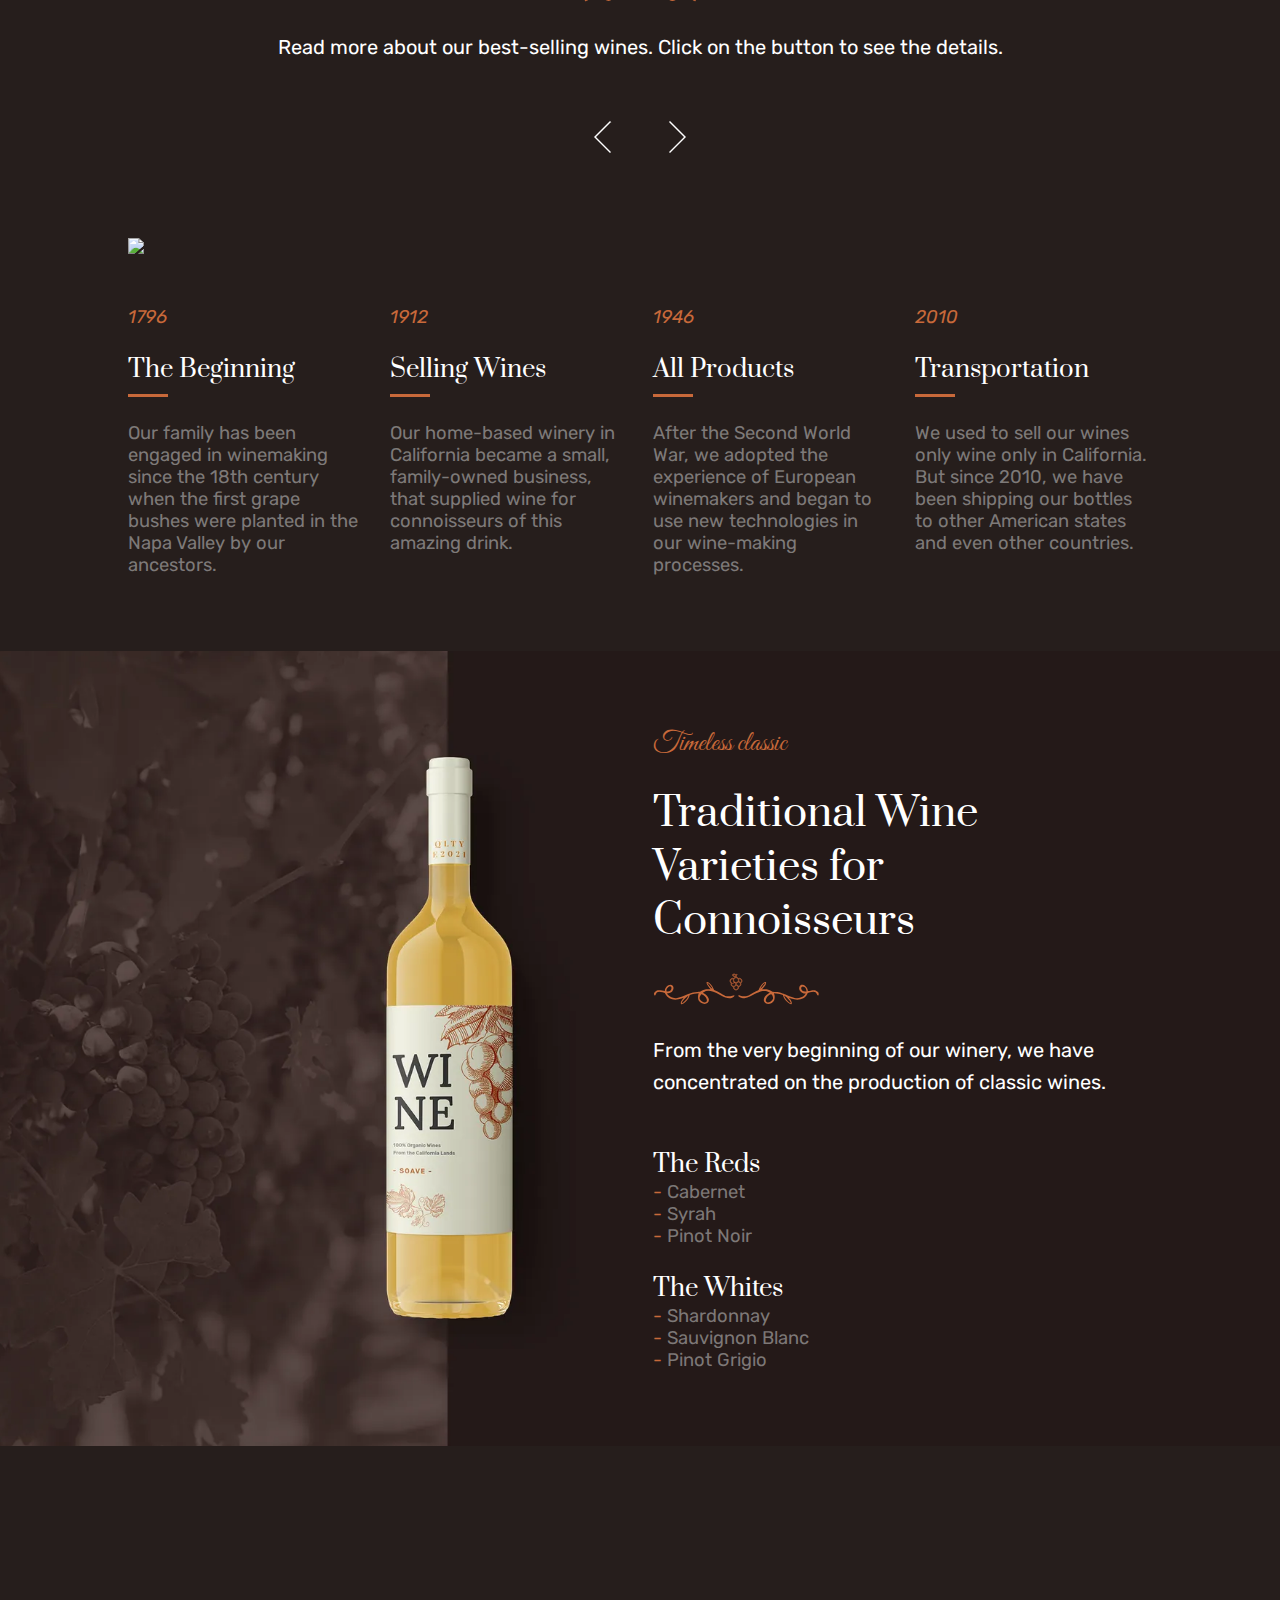
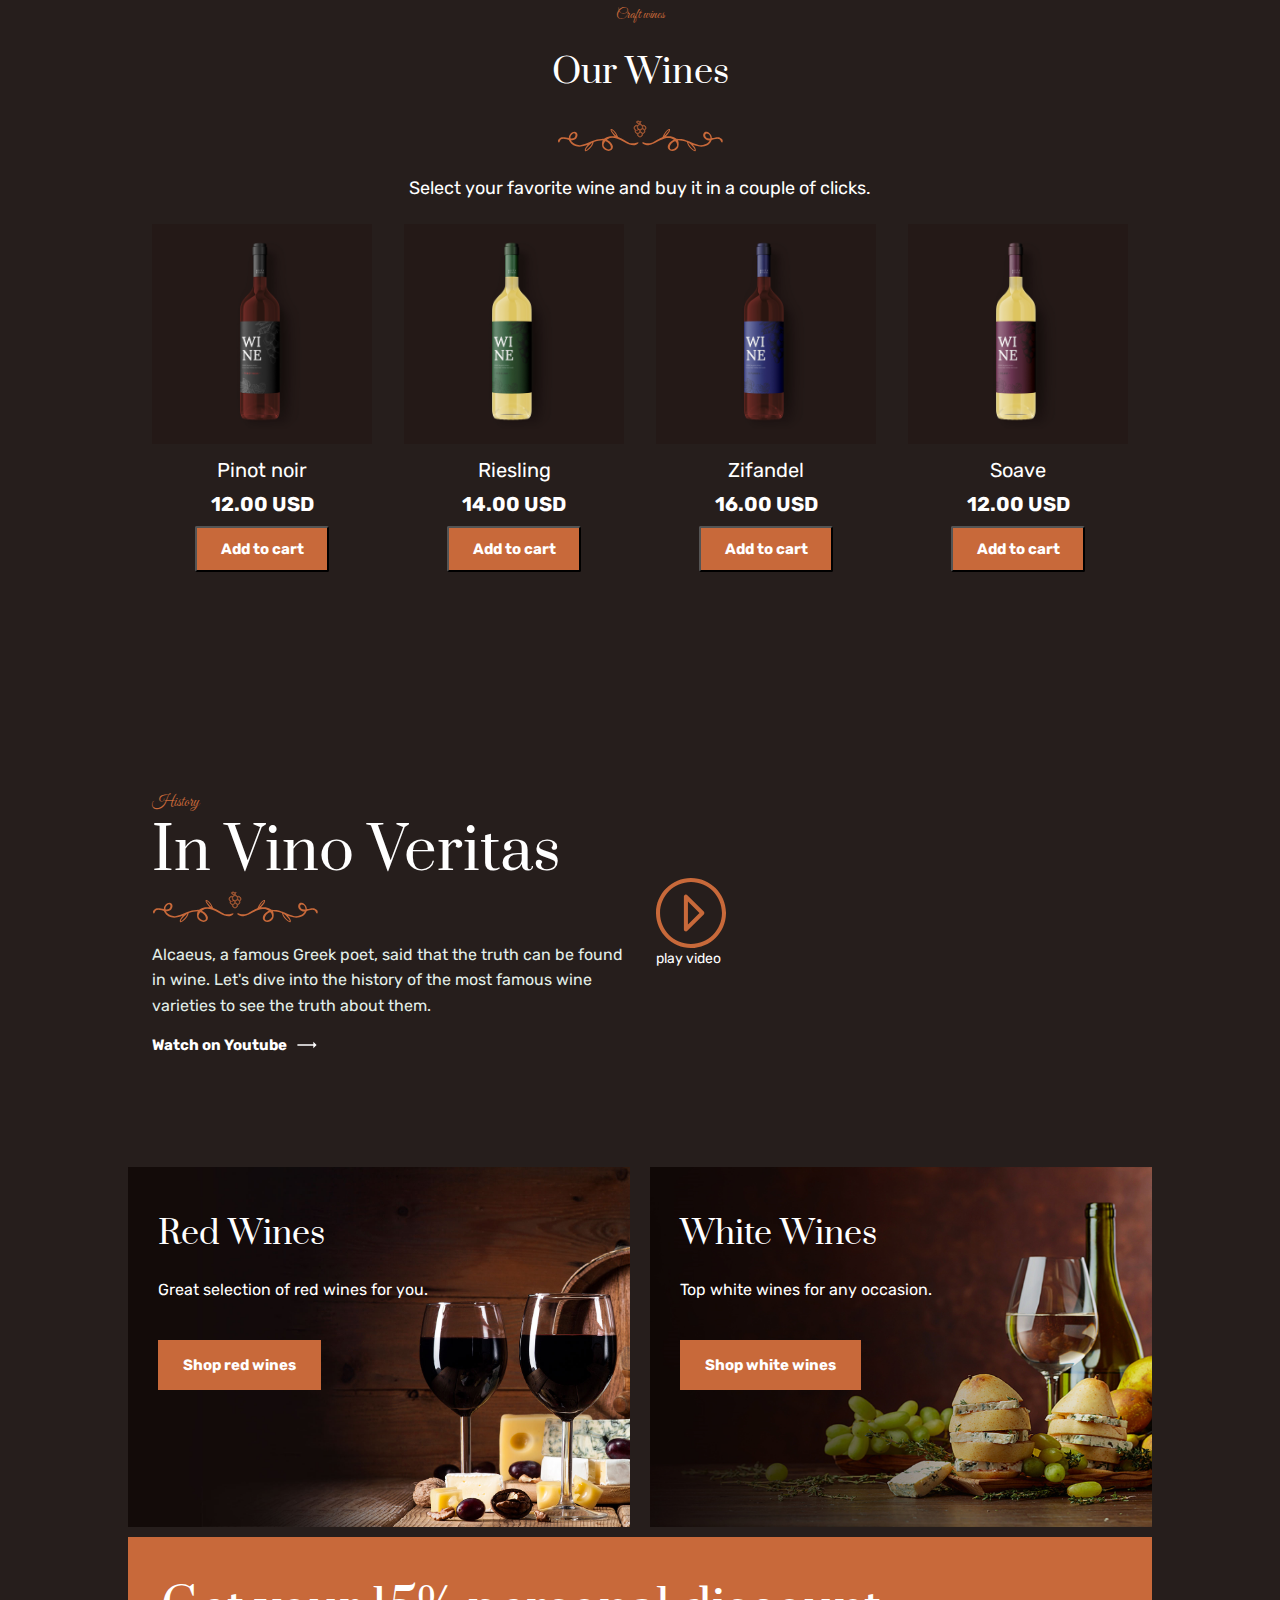
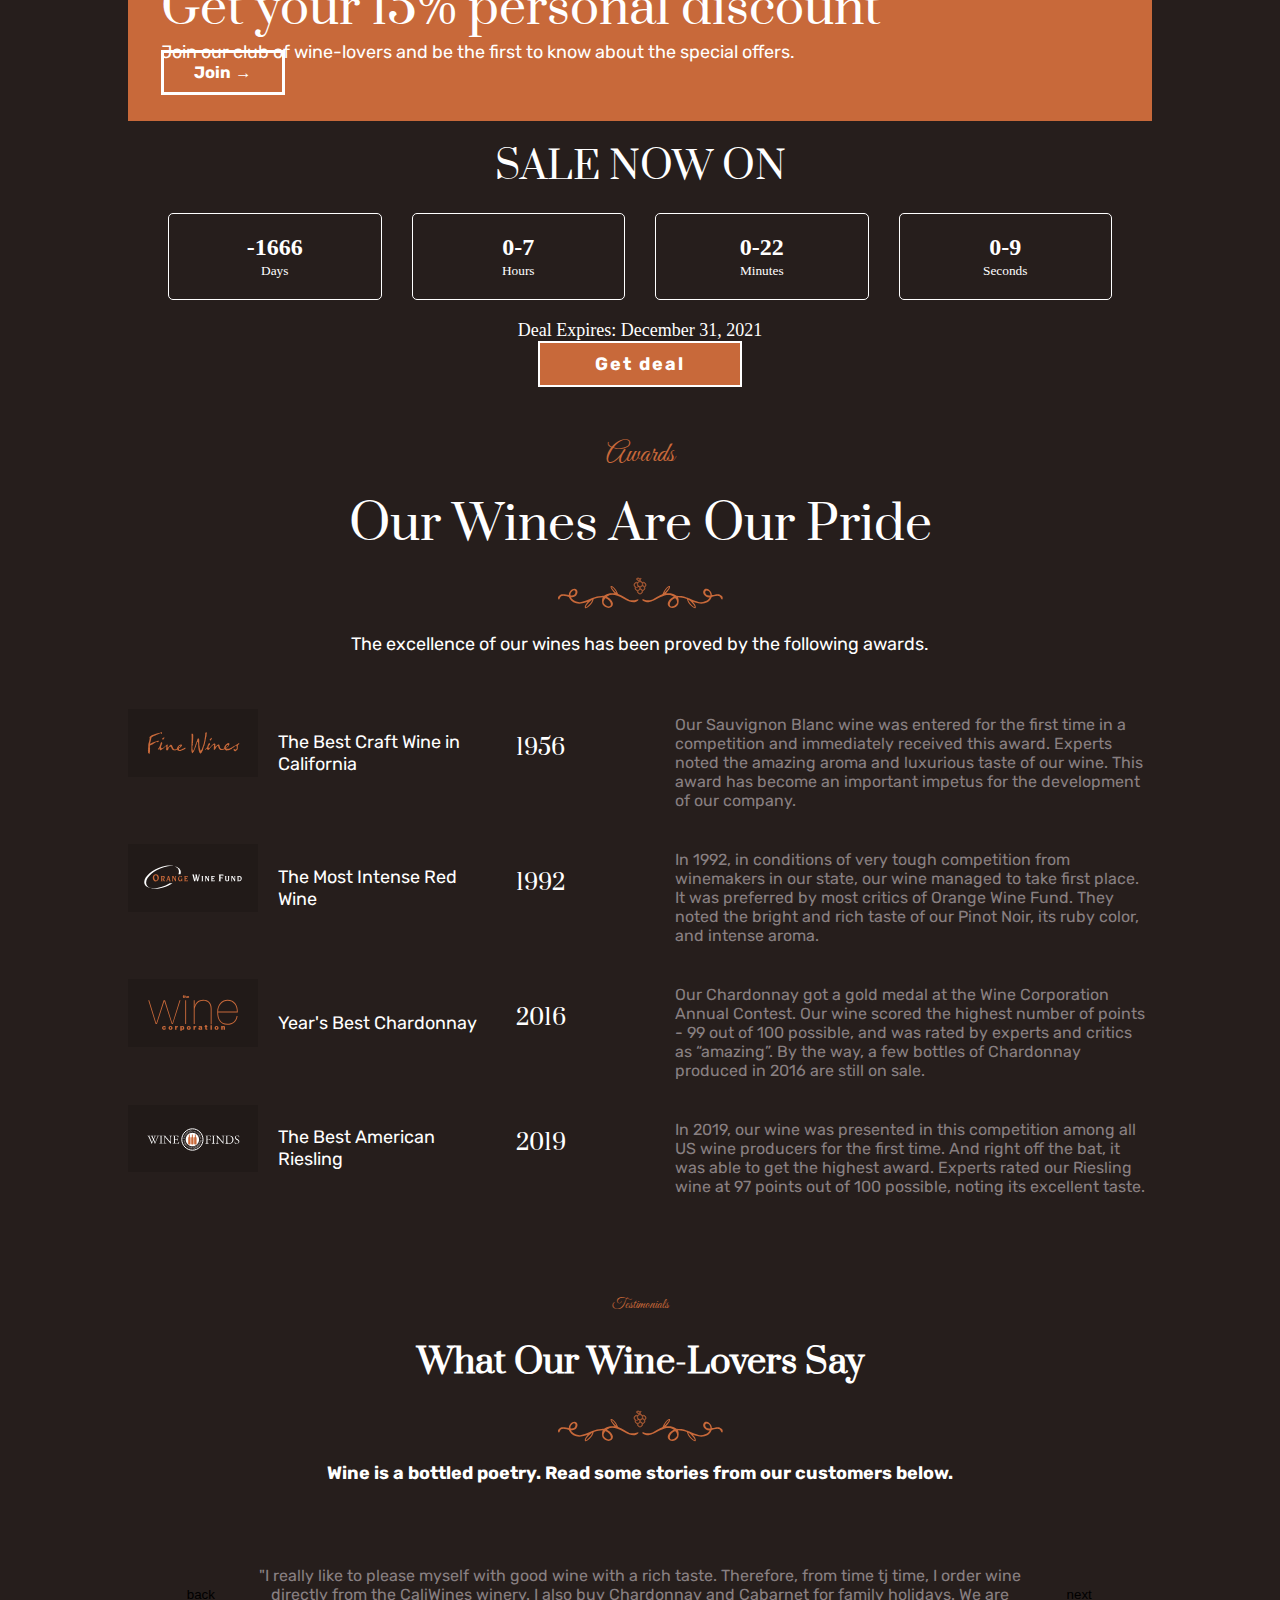
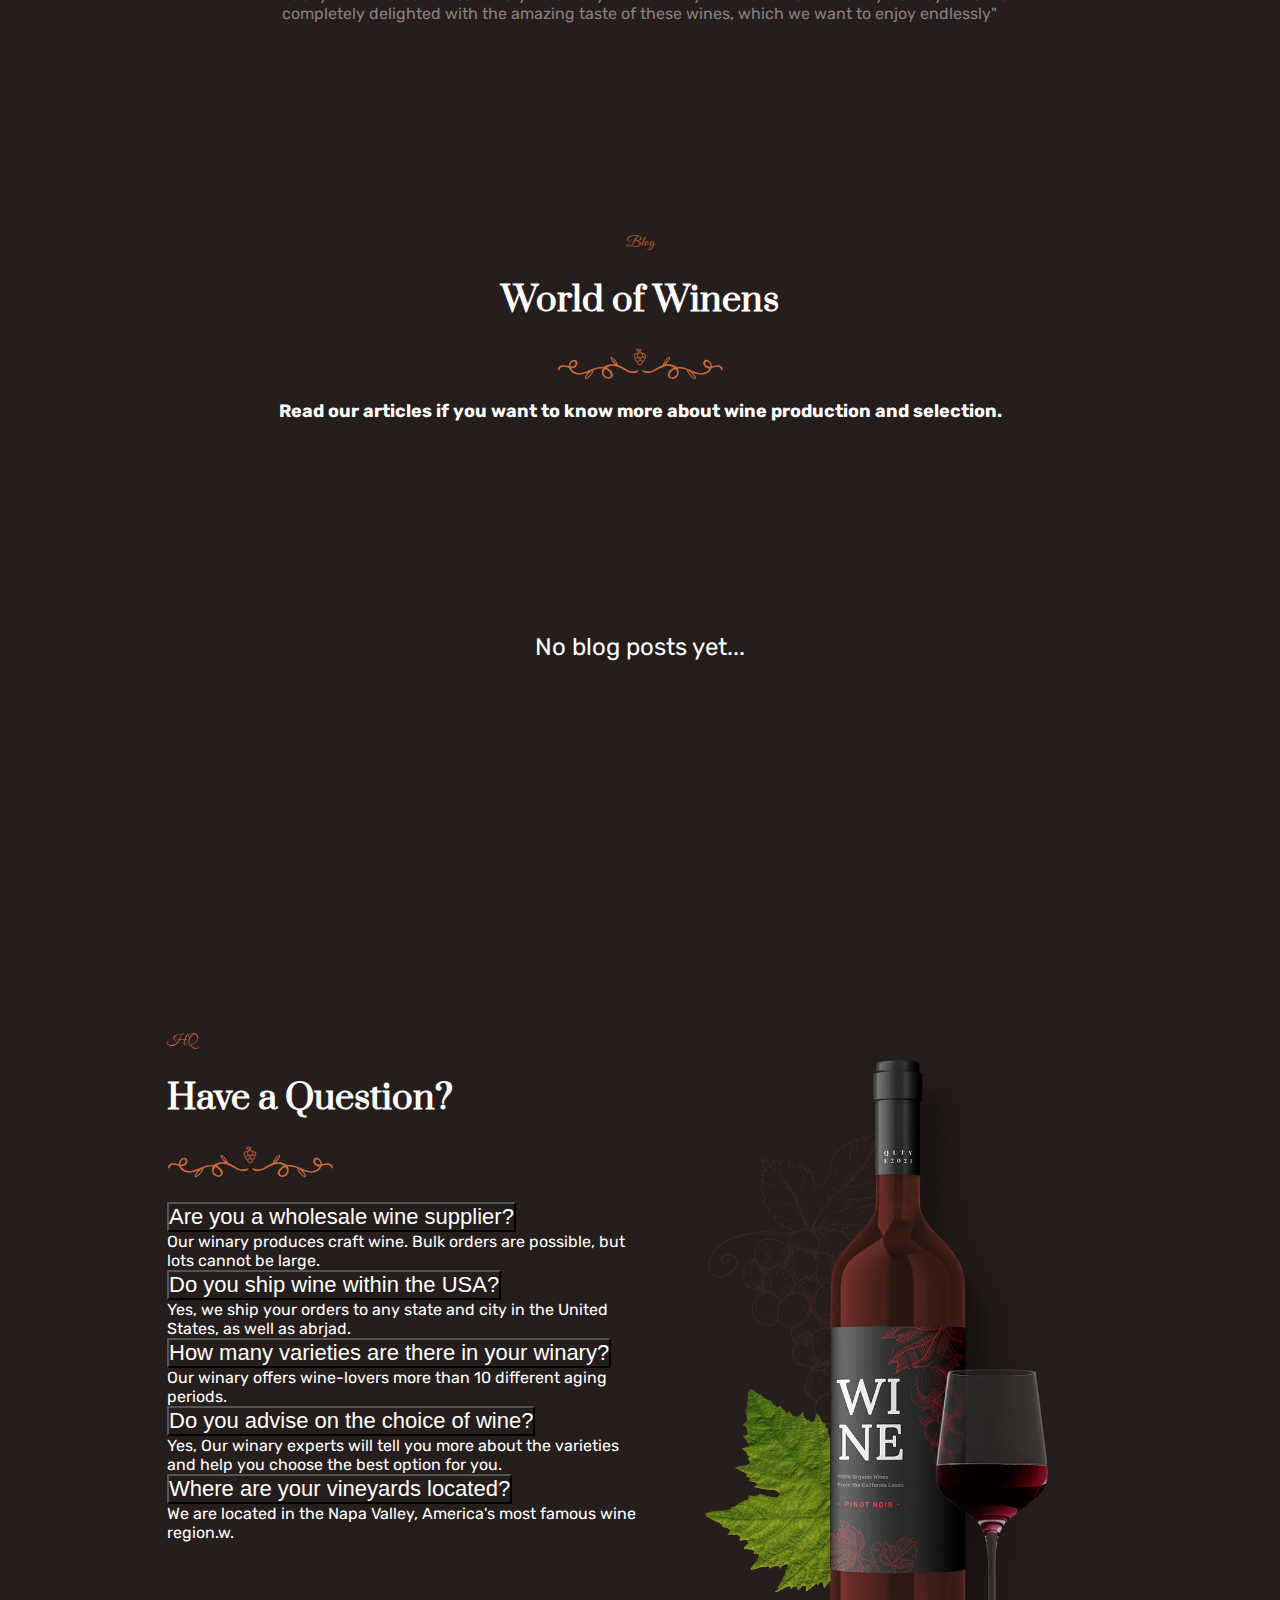
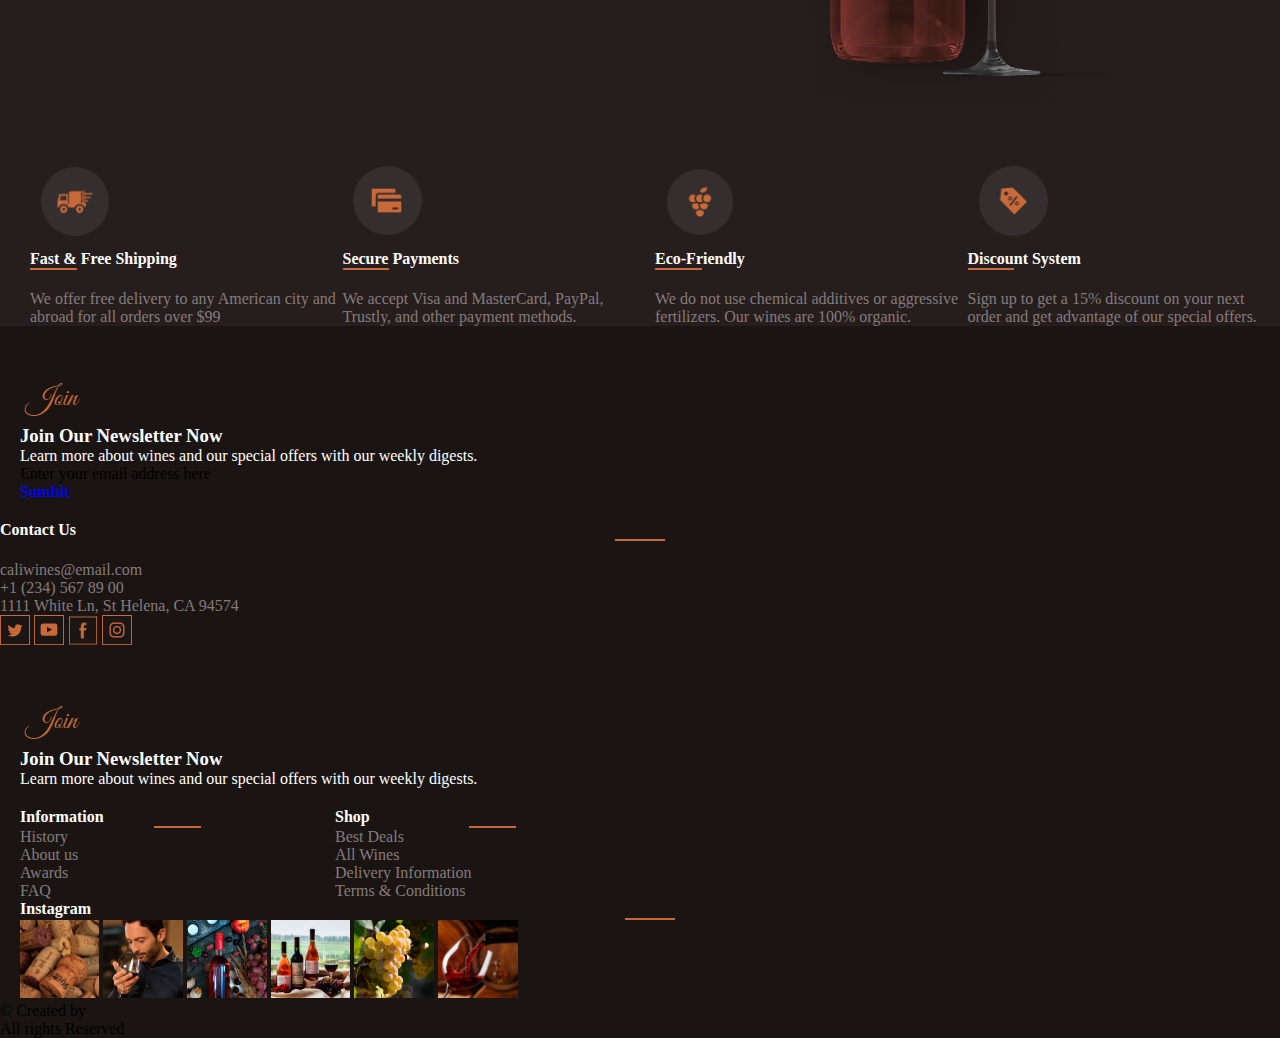
==== commit ef41a34b: "add styles for scroll bar" ====
--- a/index.html
+++ b/index.html
@@ -102,7 +102,7 @@
                 <p class="tekst">Grown with love and respect for the California lands.</p>
                 <div class="buttons">
                     <div class="shop-now">
-                        <a href="#our-wines">Shop now</a>
+                        <a href="#">Shop now</a>
                     </div>
                     <div class="learn-more">
                         <a href="#our-wines-special">Learn more</a>
@@ -413,13 +413,13 @@
                 <div class="red-wines">
                     <p class="red-wines-title">Red Wines</p>
                     <p class="red-wines-about">Great selection of red wines for you.</p>
-                    <a href="products-with-burger.html" class="shop-wine-btn">Shop red wines</a>
+                    <a href="products.html" class="shop-wine-btn">Shop red wines</a>
                 </div>
 
                 <div class="white-wines">
                     <p class="white-wines-title">White Wines</p>
                     <p class="white-wines-about">Top white wines for any occasion. </p>
-                    <a href="products-with-burger.html" class="shop-wine-btn">Shop white wines</a>
+                    <a href="products.html" class="shop-wine-btn">Shop white wines</a>
                 </div>
             </div>
         </div>
@@ -534,15 +534,9 @@
                         </h2>
                     </div>
                     <div class="carousel">
-                        <button class="carousel-prev"type="button" data-bs-target="#carouselExampleIndicators"
-                        data-bs-slide="prev">
-                        <span class="carousel-control-prev-icon" aria-hidden="true"></span>
-                        <span class="visually-hidden">Previous</span></button>
+                        <button class="carousel-prev">back</button>
                         <div class="slide"></div>
-                        <button class="carousel-next" type="button" data-bs-target="#carouselExampleIndicators"
-                        data-bs-slide="next">
-                        <span class="carousel-control-next-icon" aria-hidden="true"></span>
-                        <span class="visually-hidden">Next</span></button>
+                        <button class="carousel-next">next</button>
                         <!--<div id="carouselExampleIndicators" class="carousel slide" data-bs-ride="carousel">
                             <div class="carousel-indicators">
                                 <button type="button" data-bs-target="#carouselExampleIndicators" data-bs-slide-to="0"
@@ -766,7 +760,7 @@
                     <a href="#"><strong>Sumbit</strong></a>
                 </div>
             </section>
-            <section class="contact-us-blocks">
+            <section class="contact-us">
                 <div class="icons">
                     <h4>Contact Us</h4>
                     <div class="contact-line"></div>
@@ -781,6 +775,13 @@
                 </div>
 
                 <footer>
+                    <section class="join">
+                        <div class="join-our">
+                            <img src="img/footer-section/join.png">
+                            <h3>Join Our Newsletter Now</h3>
+                            <p class="join-text">Learn more about wines and our special offers with our weekly digests.
+                            </p>
+                        </div>
                         <section class="buttons-href">
                             <div>
                                 <h4>Information</h4>
@@ -826,15 +827,14 @@
                 crossorigin="anonymous">
             </script>
         <script src="js/index.js"></script>
+        <script src="js/age-check.js"></script>
         <script src="js/carousel.js"></script>
-        <script src="js/age-check.js"></script>
         <script src="js/countdown.js"></script>
         
         <script src="js/slides-show.js"></script>
-   
-        <script src="js/wine-bottle-carusel.js"></script>
-        
-        
+        <script src="js/product-carusel-wine.js"></script>
+        <script src="js/carusel-bottle.js"></script>
+        <script src="js/separate-wine-page.js"></script>
      <!--    <script src="js/countdown.js"></script>-->
 
 </body>
--- a/css/index.css
+++ b/css/index.css
@@ -15,7 +15,24 @@
   font-size: 16px;
 }
 
-.container-index  {
+
+::-webkit-scrollbar {
+  width: 10px;
+  background-color: rgba(0, 0, 0, 0);
+}
+
+::-webkit-scrollbar-thumb {
+  border-radius: 20px;
+  background-color: #c8693a;
+  border: 1px solid black;
+}
+
+::-webkit-scrollbar-track {
+  box-shadow: inset 0 0 6px rgba(0, 0, 0, 0.2);
+  background-color: #261e1c;
+}
+
+.container-index {
   max-width: 1024px;
   margin: 0 auto;
 }
@@ -96,4 +113,4 @@
   font-weight: 700;
   color: #ffffff;
   background-color: #c8693a;
-}
+}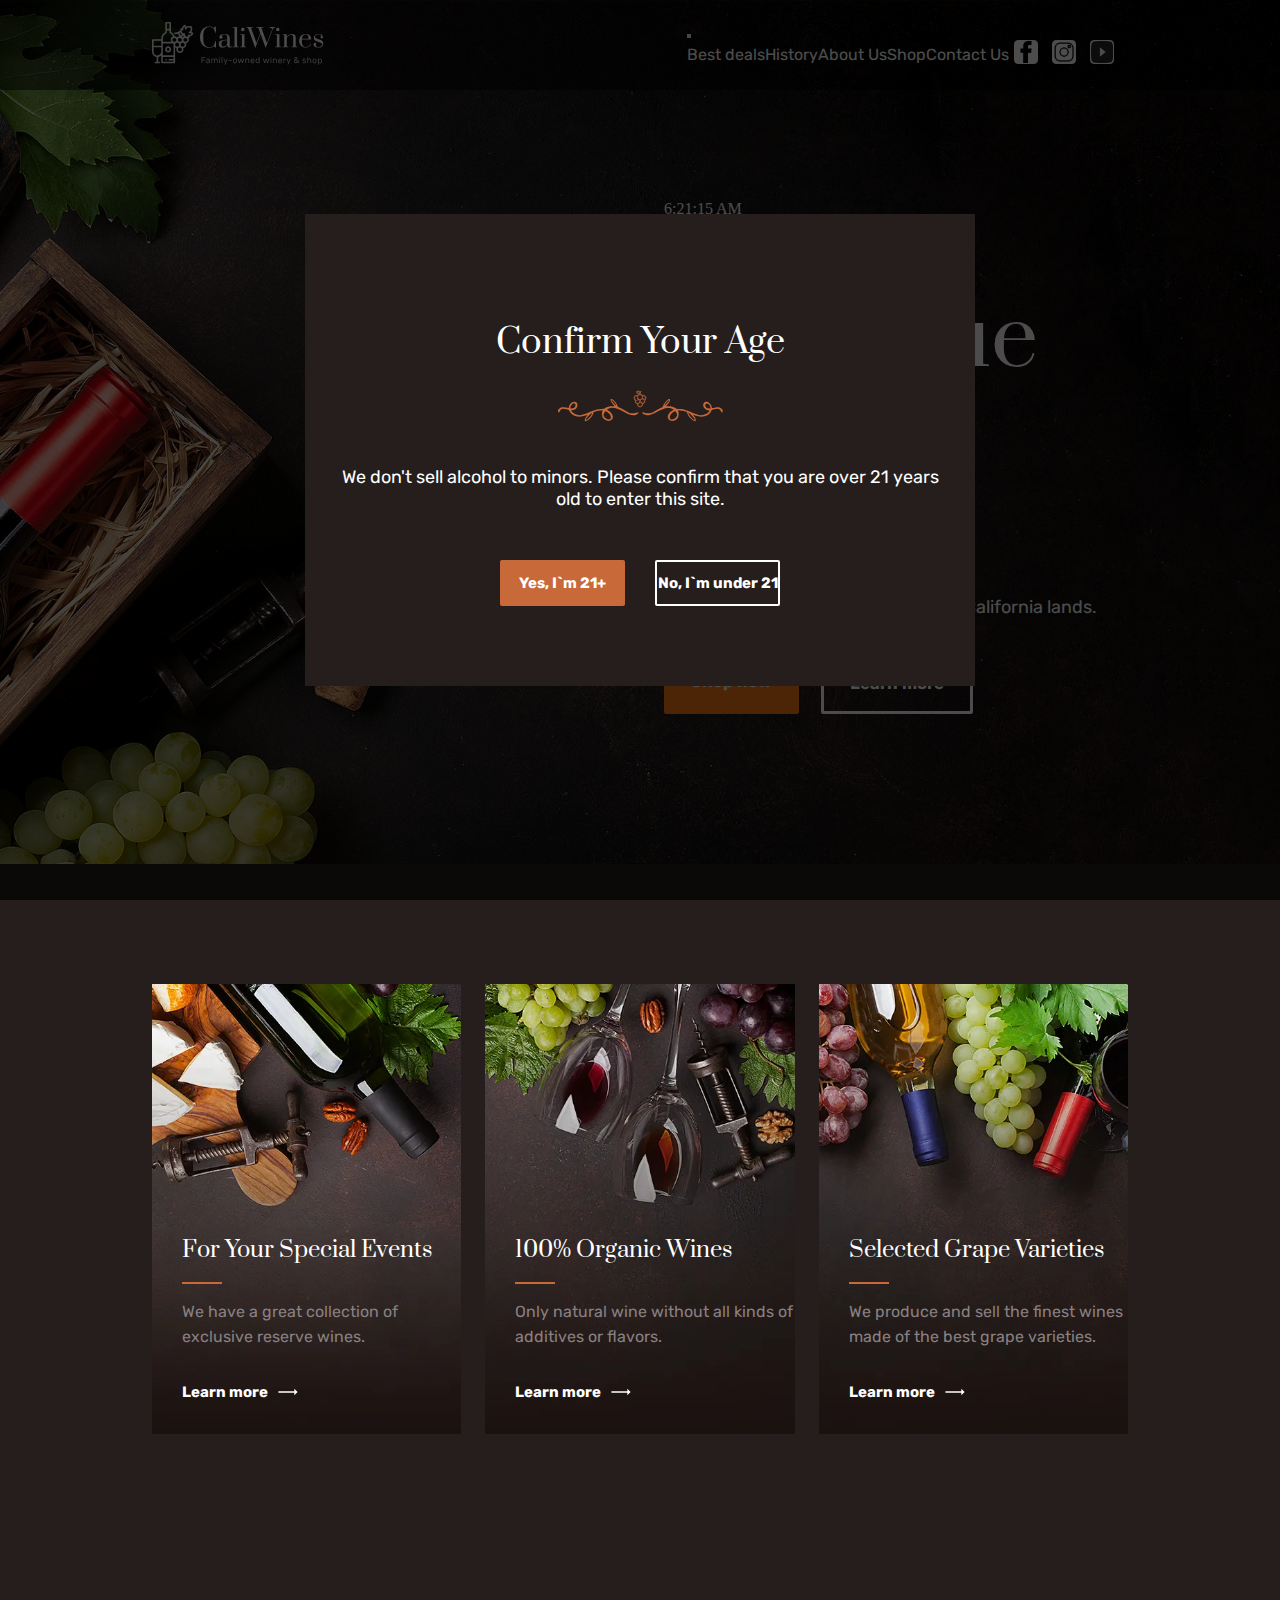
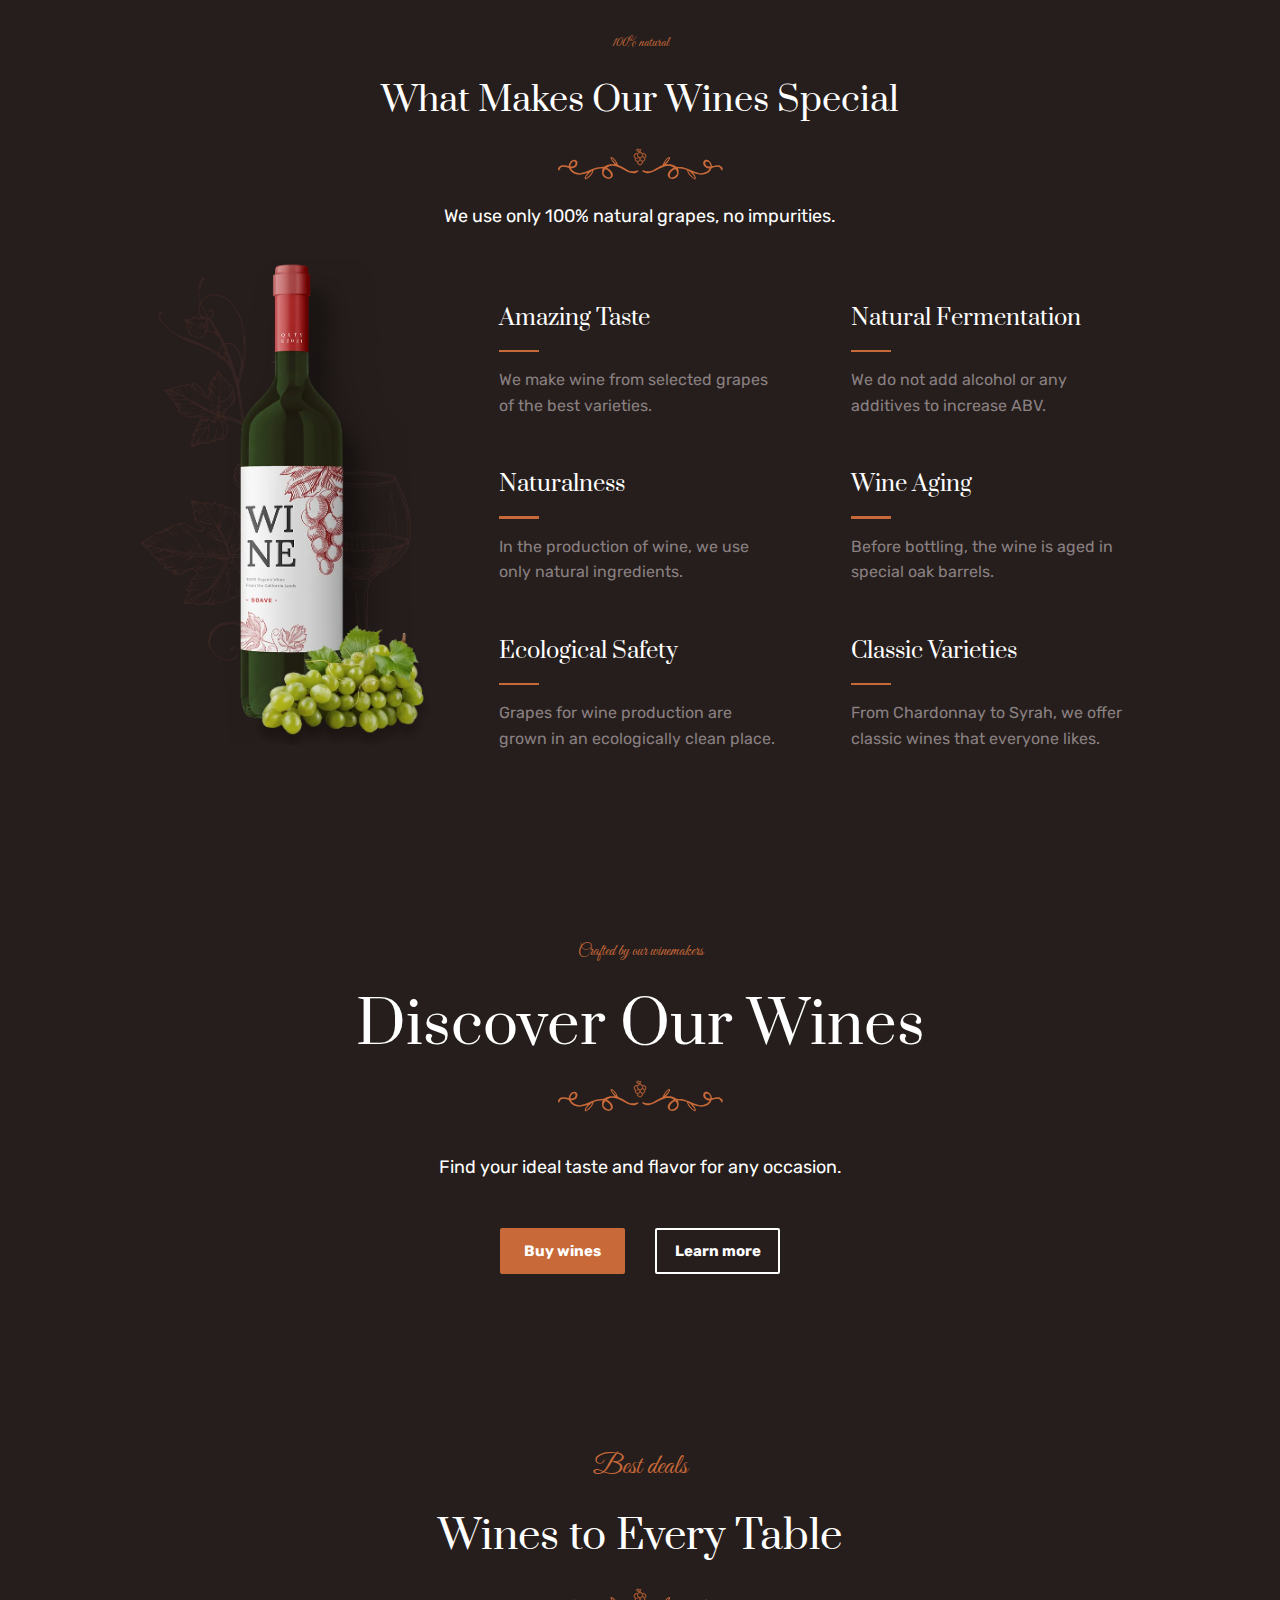
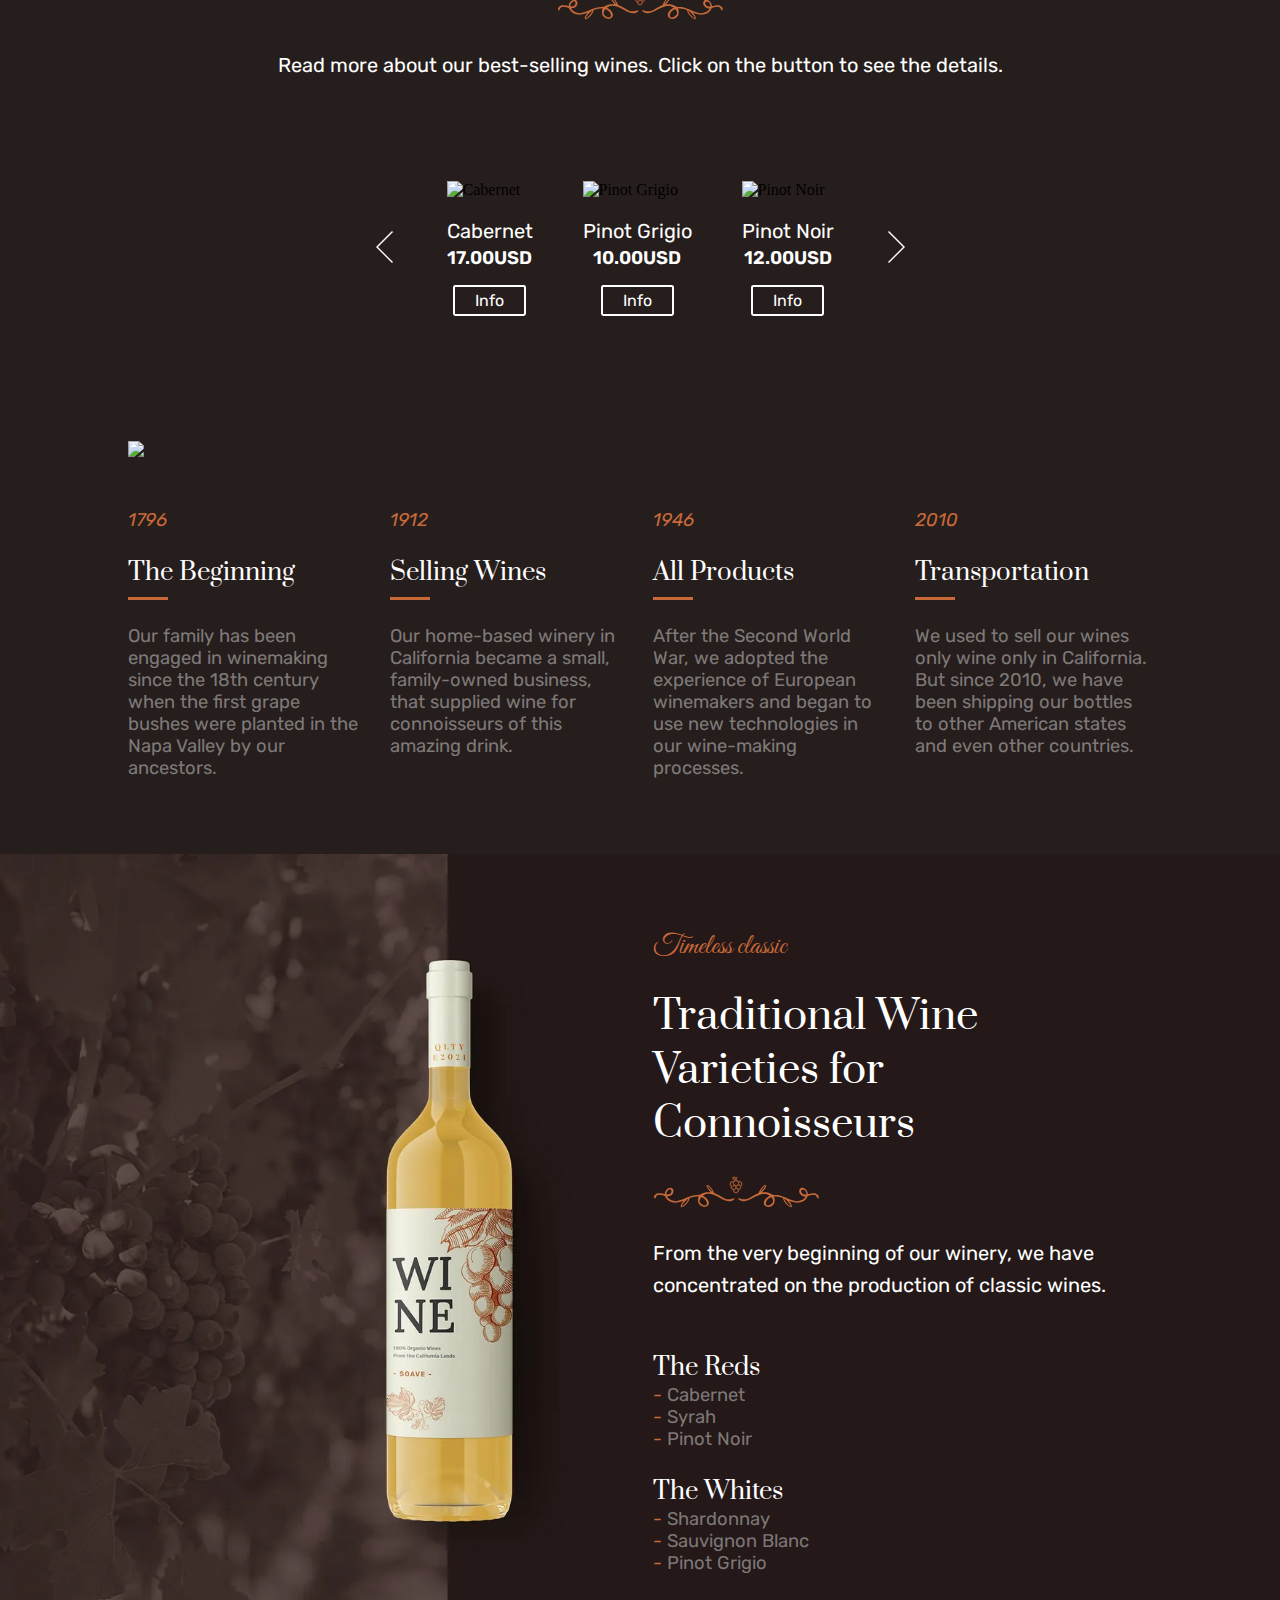
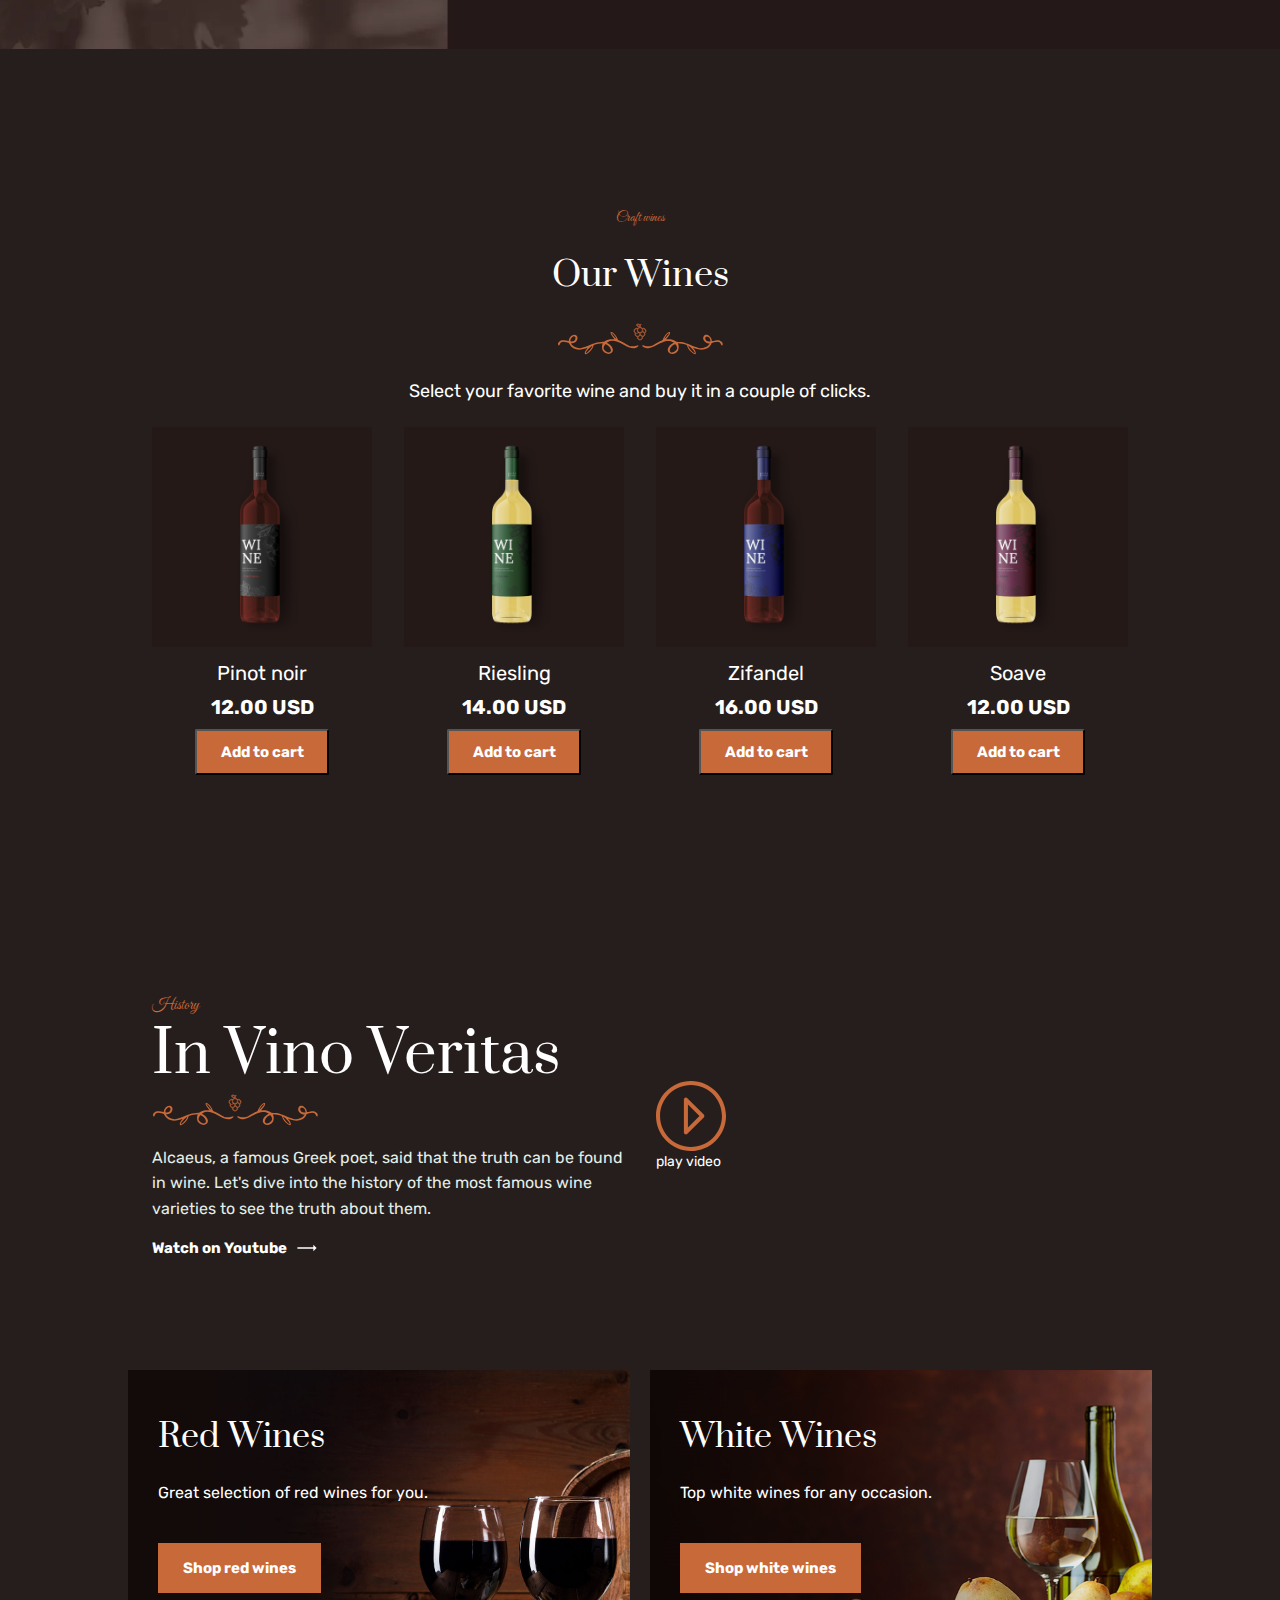
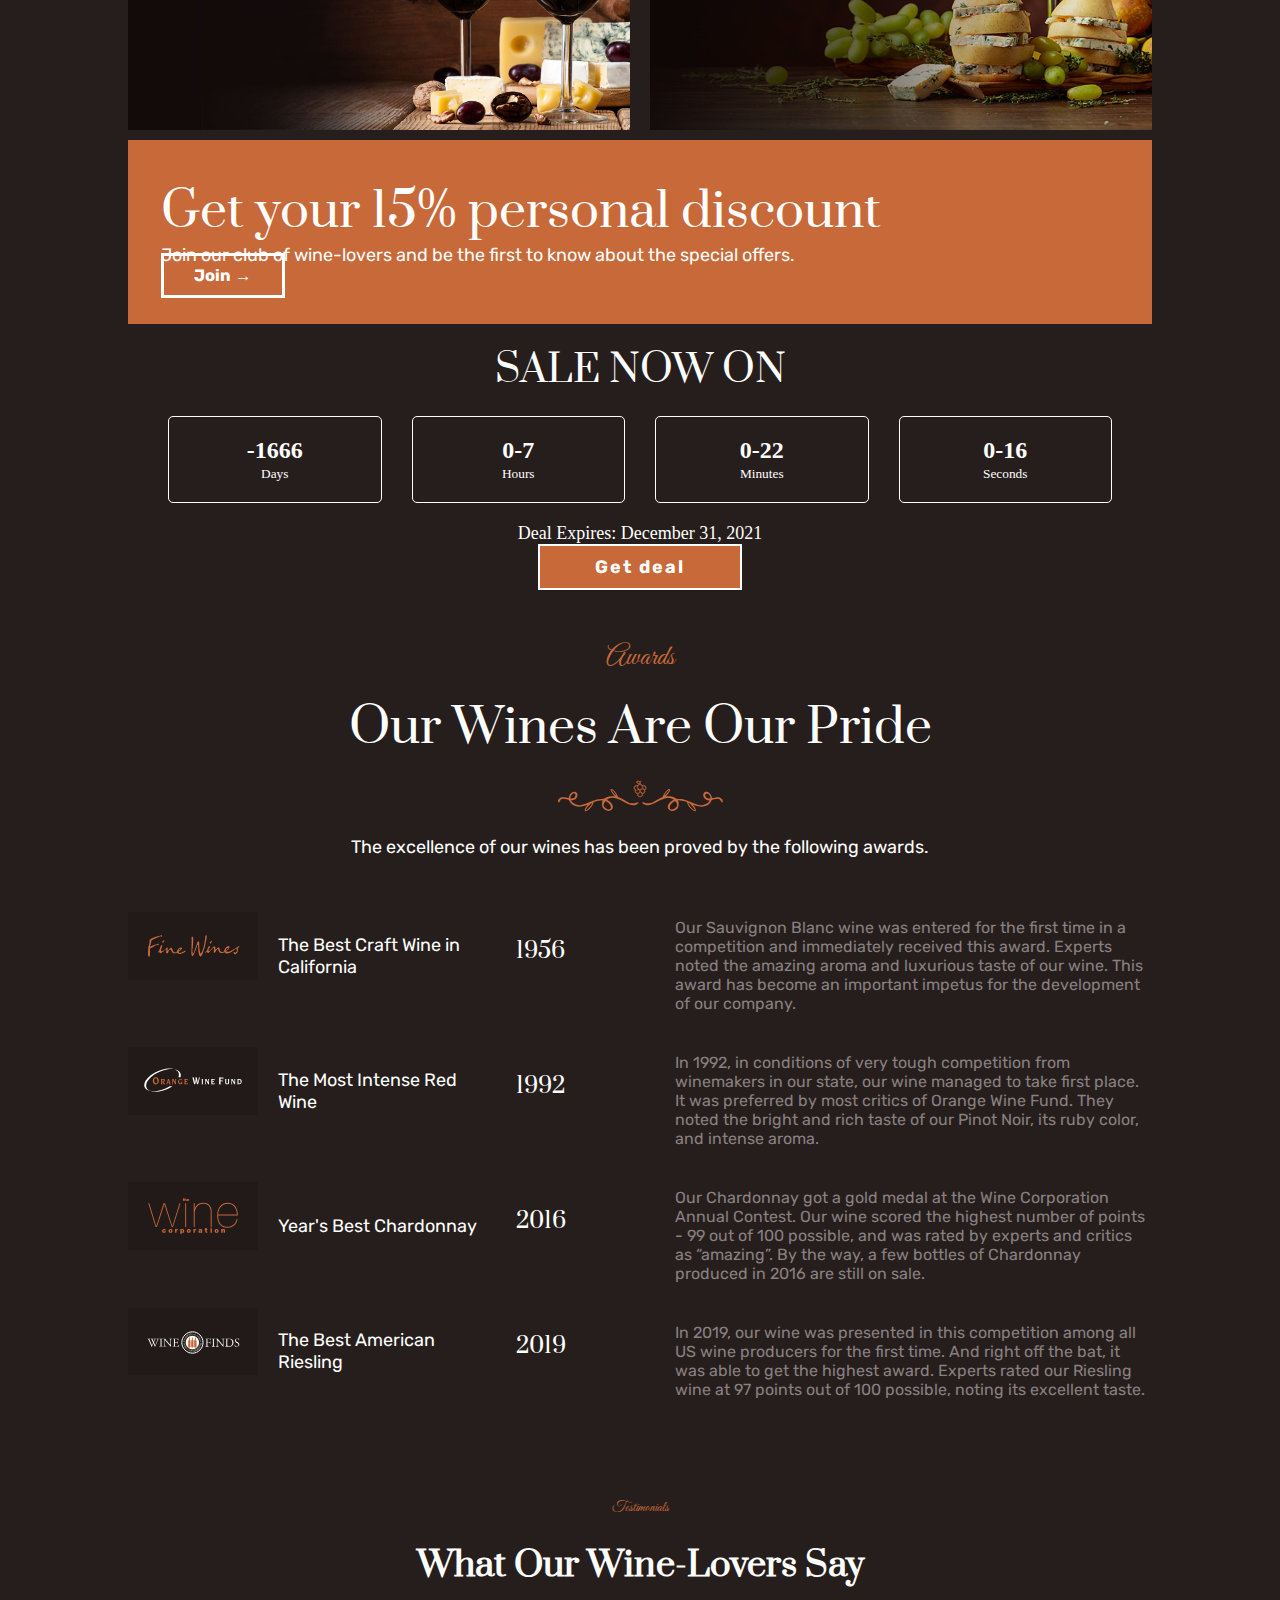
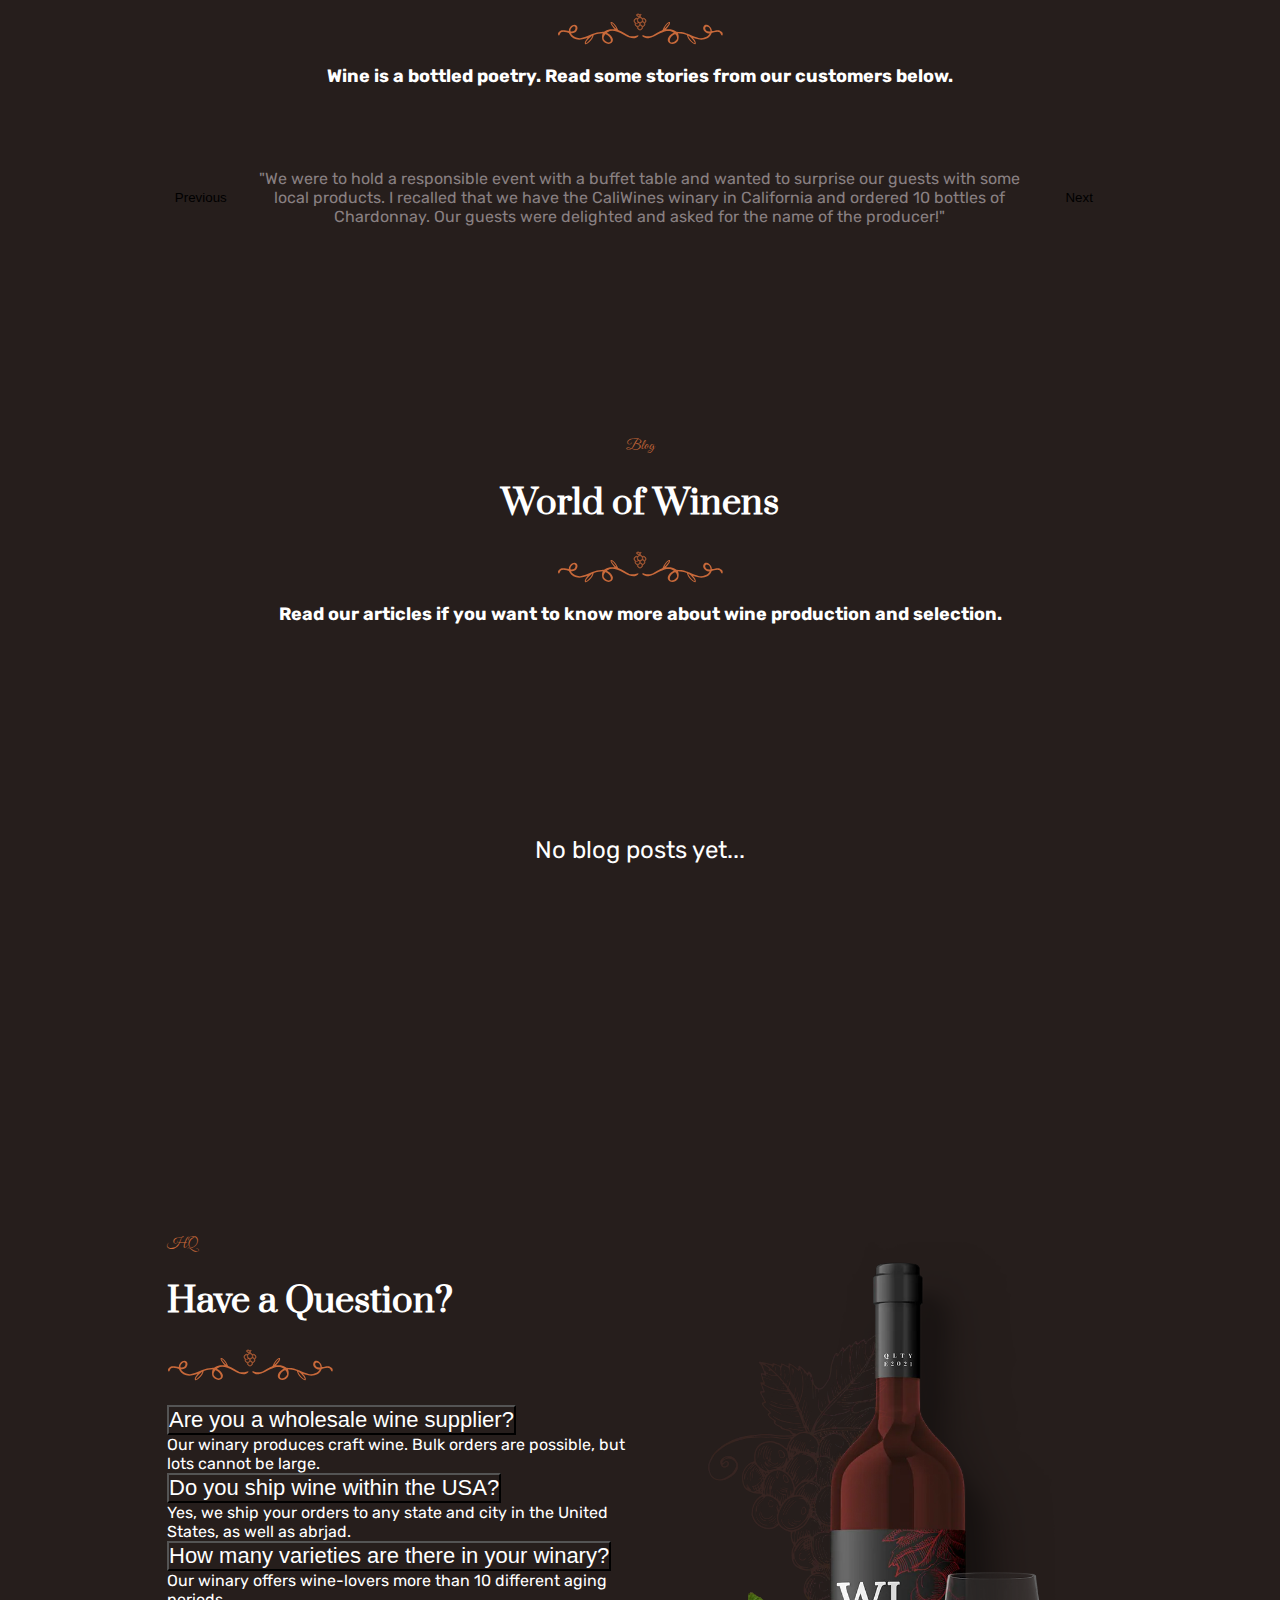
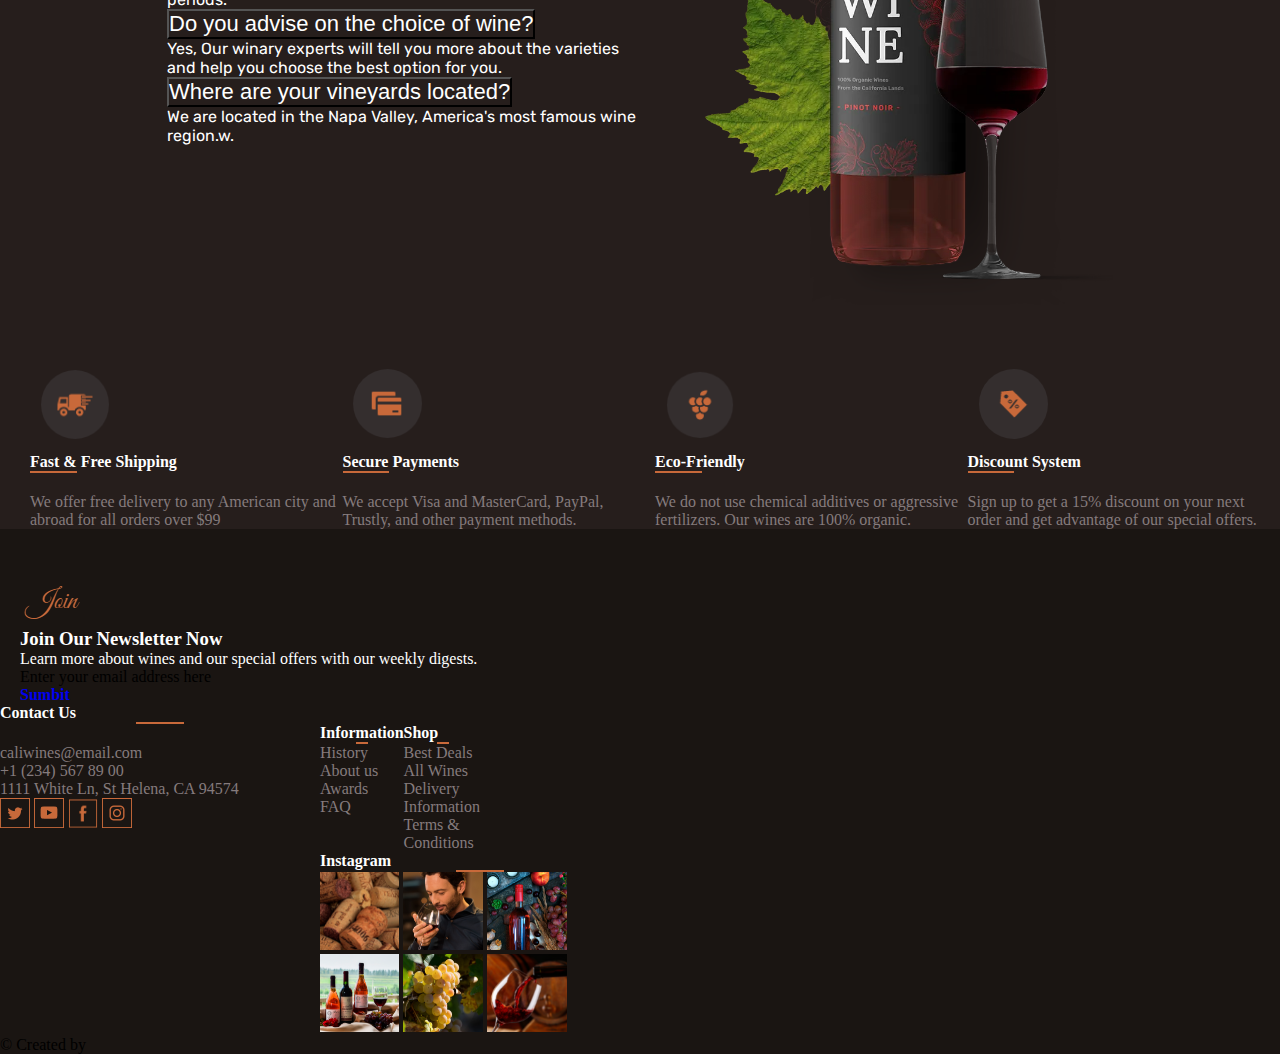
==== commit 856e640d: "Merge branch 'gh-pages' of https://github.com/koldovsky/638-team-06 into gh-pages" ====
--- a/index.html
+++ b/index.html
@@ -102,7 +102,7 @@
                 <p class="tekst">Grown with love and respect for the California lands.</p>
                 <div class="buttons">
                     <div class="shop-now">
-                        <a href="#">Shop now</a>
+                        <a href="#our-wines">Shop now</a>
                     </div>
                     <div class="learn-more">
                         <a href="#our-wines-special">Learn more</a>
@@ -413,13 +413,13 @@
                 <div class="red-wines">
                     <p class="red-wines-title">Red Wines</p>
                     <p class="red-wines-about">Great selection of red wines for you.</p>
-                    <a href="products.html" class="shop-wine-btn">Shop red wines</a>
+                    <a href="products-with-burger.html" class="shop-wine-btn">Shop red wines</a>
                 </div>
 
                 <div class="white-wines">
                     <p class="white-wines-title">White Wines</p>
                     <p class="white-wines-about">Top white wines for any occasion. </p>
-                    <a href="products.html" class="shop-wine-btn">Shop white wines</a>
+                    <a href="products-with-burger.html" class="shop-wine-btn">Shop white wines</a>
                 </div>
             </div>
         </div>
@@ -534,9 +534,15 @@
                         </h2>
                     </div>
                     <div class="carousel">
-                        <button class="carousel-prev">back</button>
+                        <button class="carousel-prev"type="button" data-bs-target="#carouselExampleIndicators"
+                        data-bs-slide="prev">
+                        <span class="carousel-control-prev-icon" aria-hidden="true"></span>
+                        <span class="visually-hidden">Previous</span></button>
                         <div class="slide"></div>
-                        <button class="carousel-next">next</button>
+                        <button class="carousel-next" type="button" data-bs-target="#carouselExampleIndicators"
+                        data-bs-slide="next">
+                        <span class="carousel-control-next-icon" aria-hidden="true"></span>
+                        <span class="visually-hidden">Next</span></button>
                         <!--<div id="carouselExampleIndicators" class="carousel slide" data-bs-ride="carousel">
                             <div class="carousel-indicators">
                                 <button type="button" data-bs-target="#carouselExampleIndicators" data-bs-slide-to="0"
@@ -760,7 +766,7 @@
                     <a href="#"><strong>Sumbit</strong></a>
                 </div>
             </section>
-            <section class="contact-us">
+            <section class="contact-us-blocks">
                 <div class="icons">
                     <h4>Contact Us</h4>
                     <div class="contact-line"></div>
@@ -775,13 +781,6 @@
                 </div>
 
                 <footer>
-                    <section class="join">
-                        <div class="join-our">
-                            <img src="img/footer-section/join.png">
-                            <h3>Join Our Newsletter Now</h3>
-                            <p class="join-text">Learn more about wines and our special offers with our weekly digests.
-                            </p>
-                        </div>
                         <section class="buttons-href">
                             <div>
                                 <h4>Information</h4>
@@ -832,9 +831,10 @@
         <script src="js/countdown.js"></script>
         
         <script src="js/slides-show.js"></script>
-        <script src="js/product-carusel-wine.js"></script>
-        <script src="js/carusel-bottle.js"></script>
-        <script src="js/separate-wine-page.js"></script>
+   
+        <script src="js/wine-bottle-carusel.js"></script>
+        
+        
      <!--    <script src="js/countdown.js"></script>-->
 
 </body>
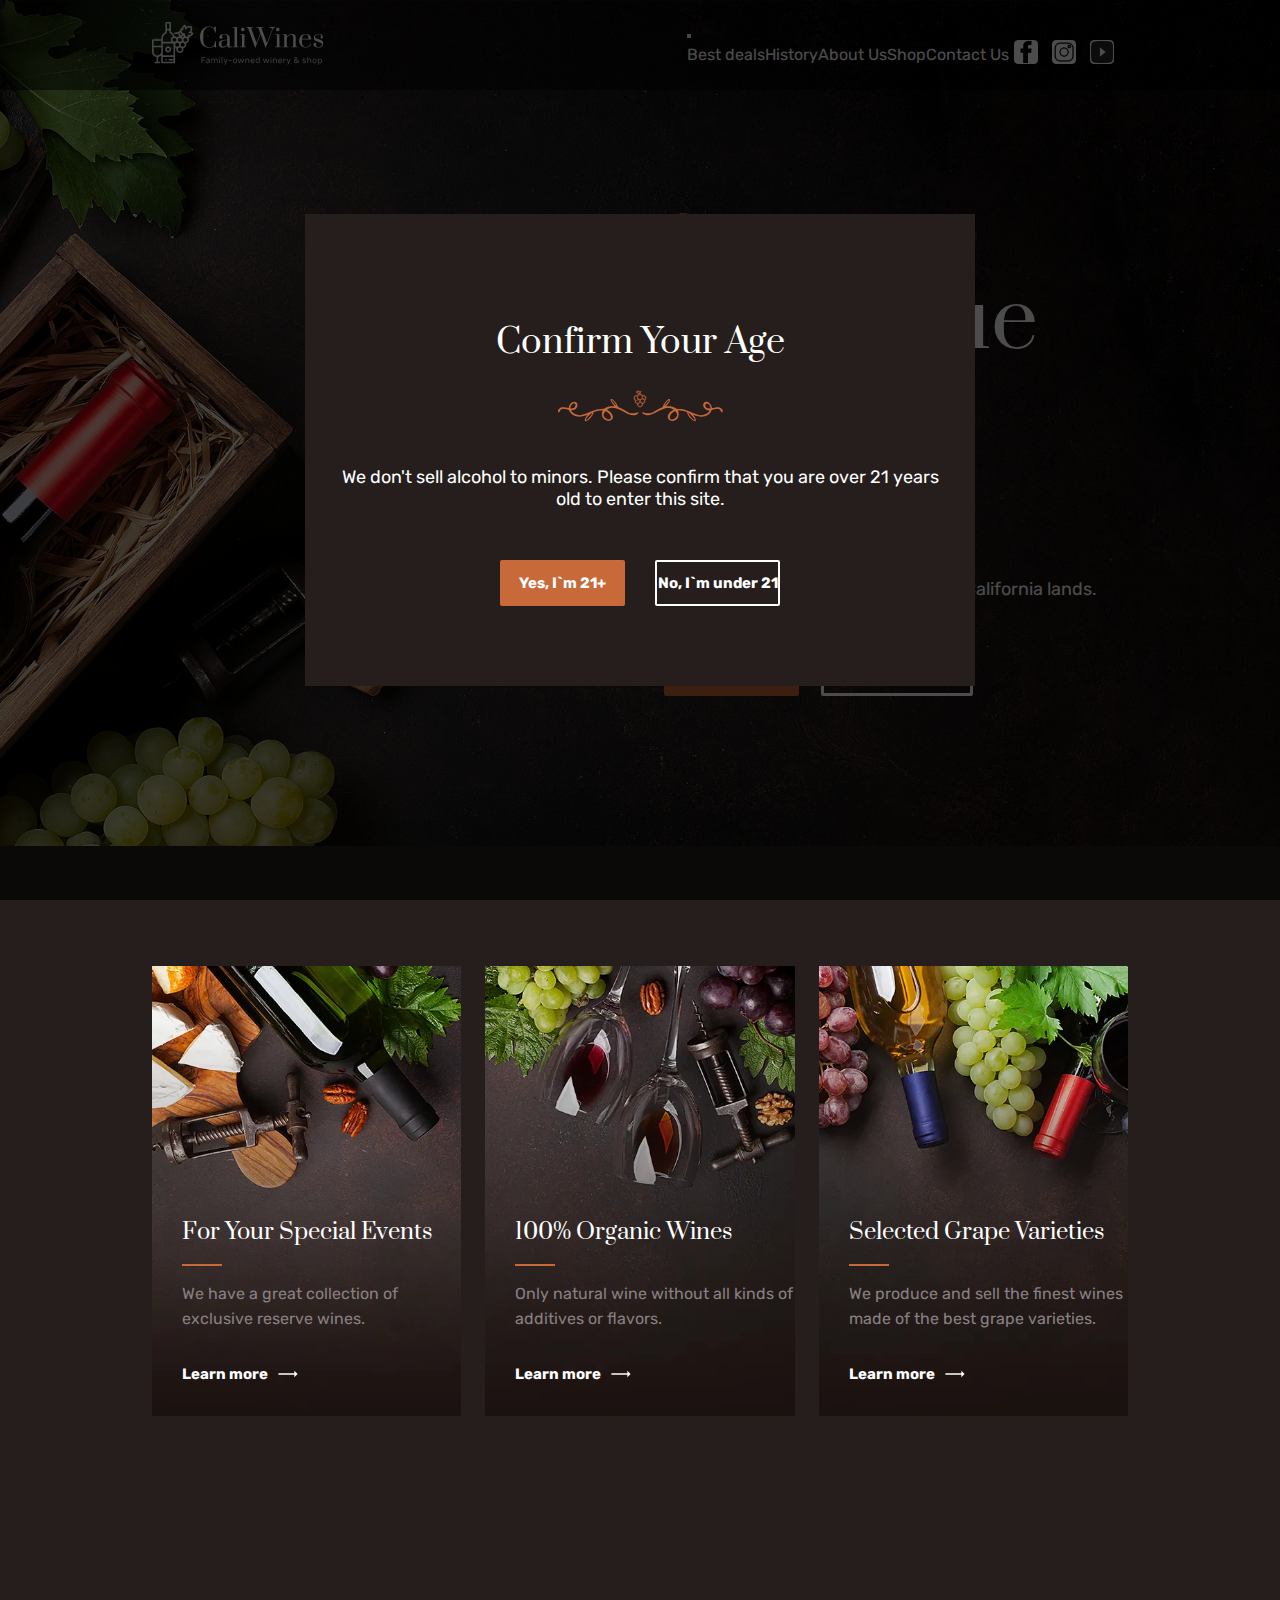
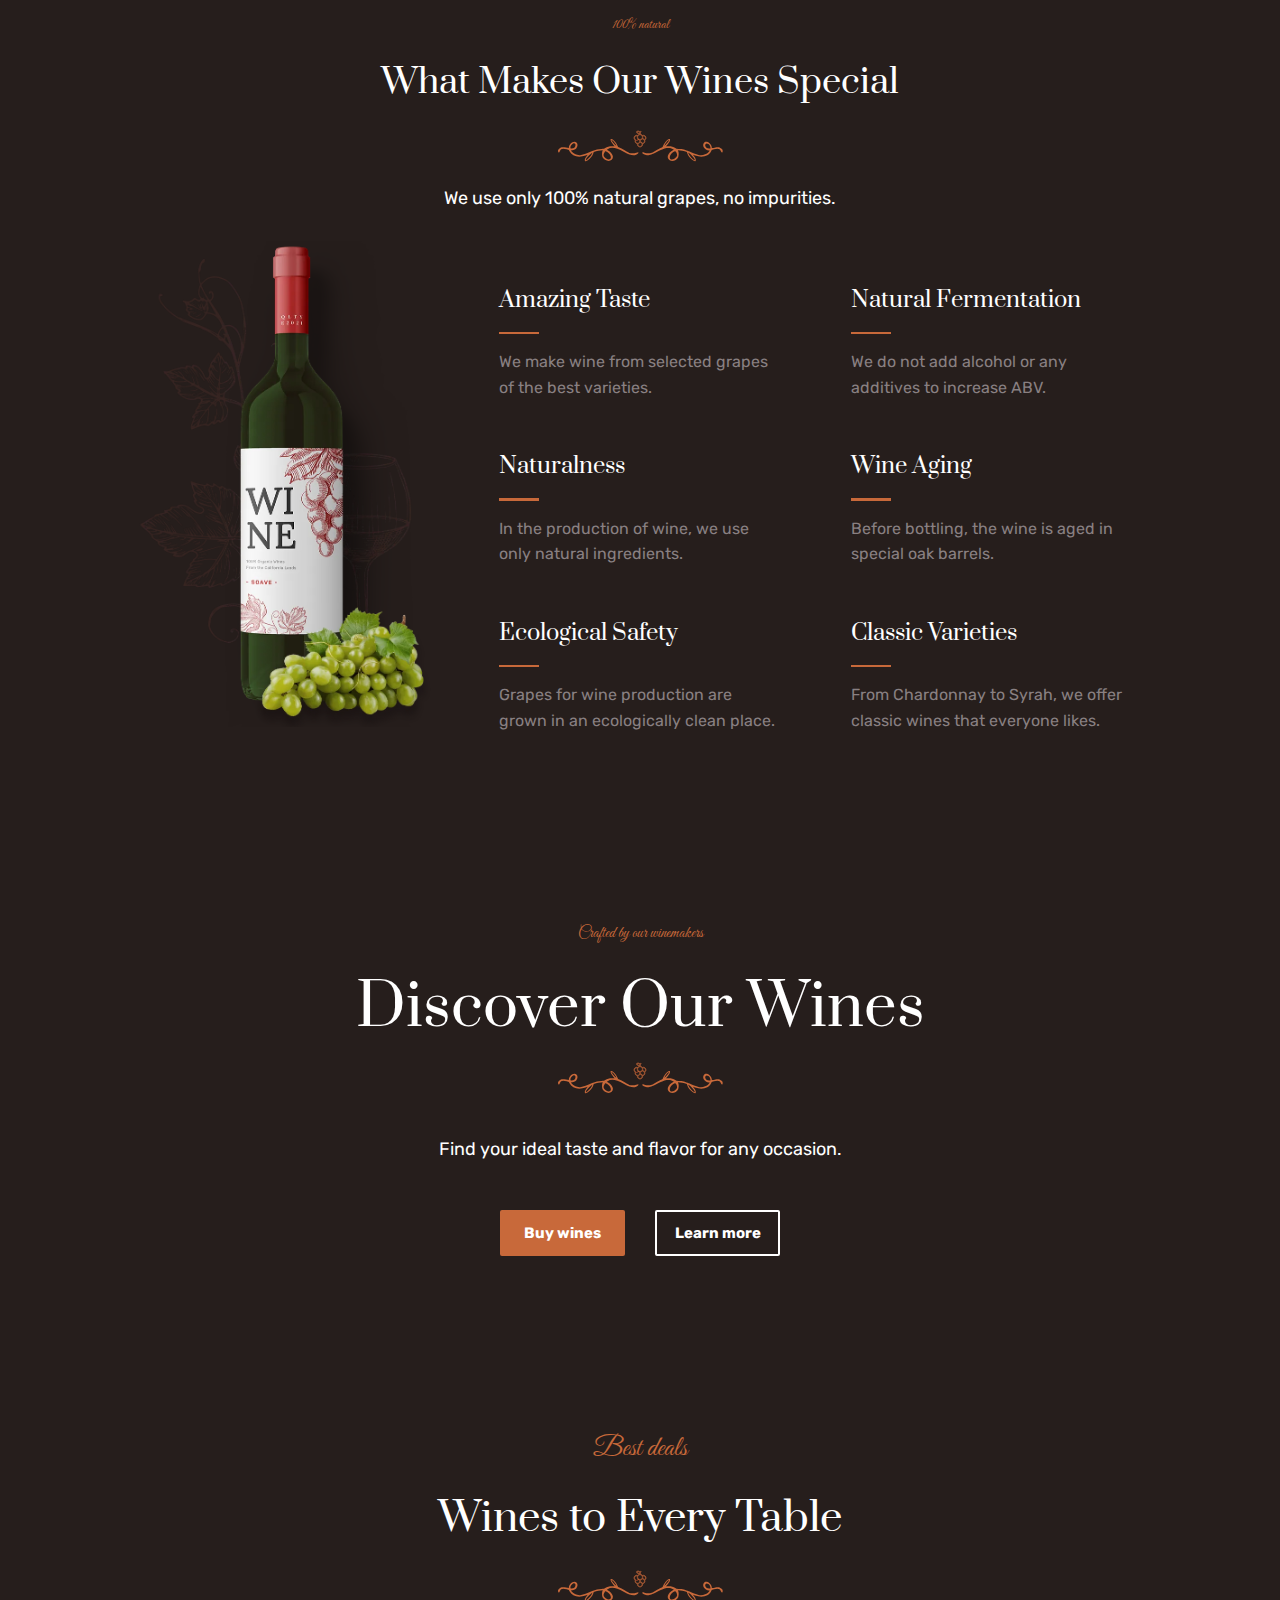
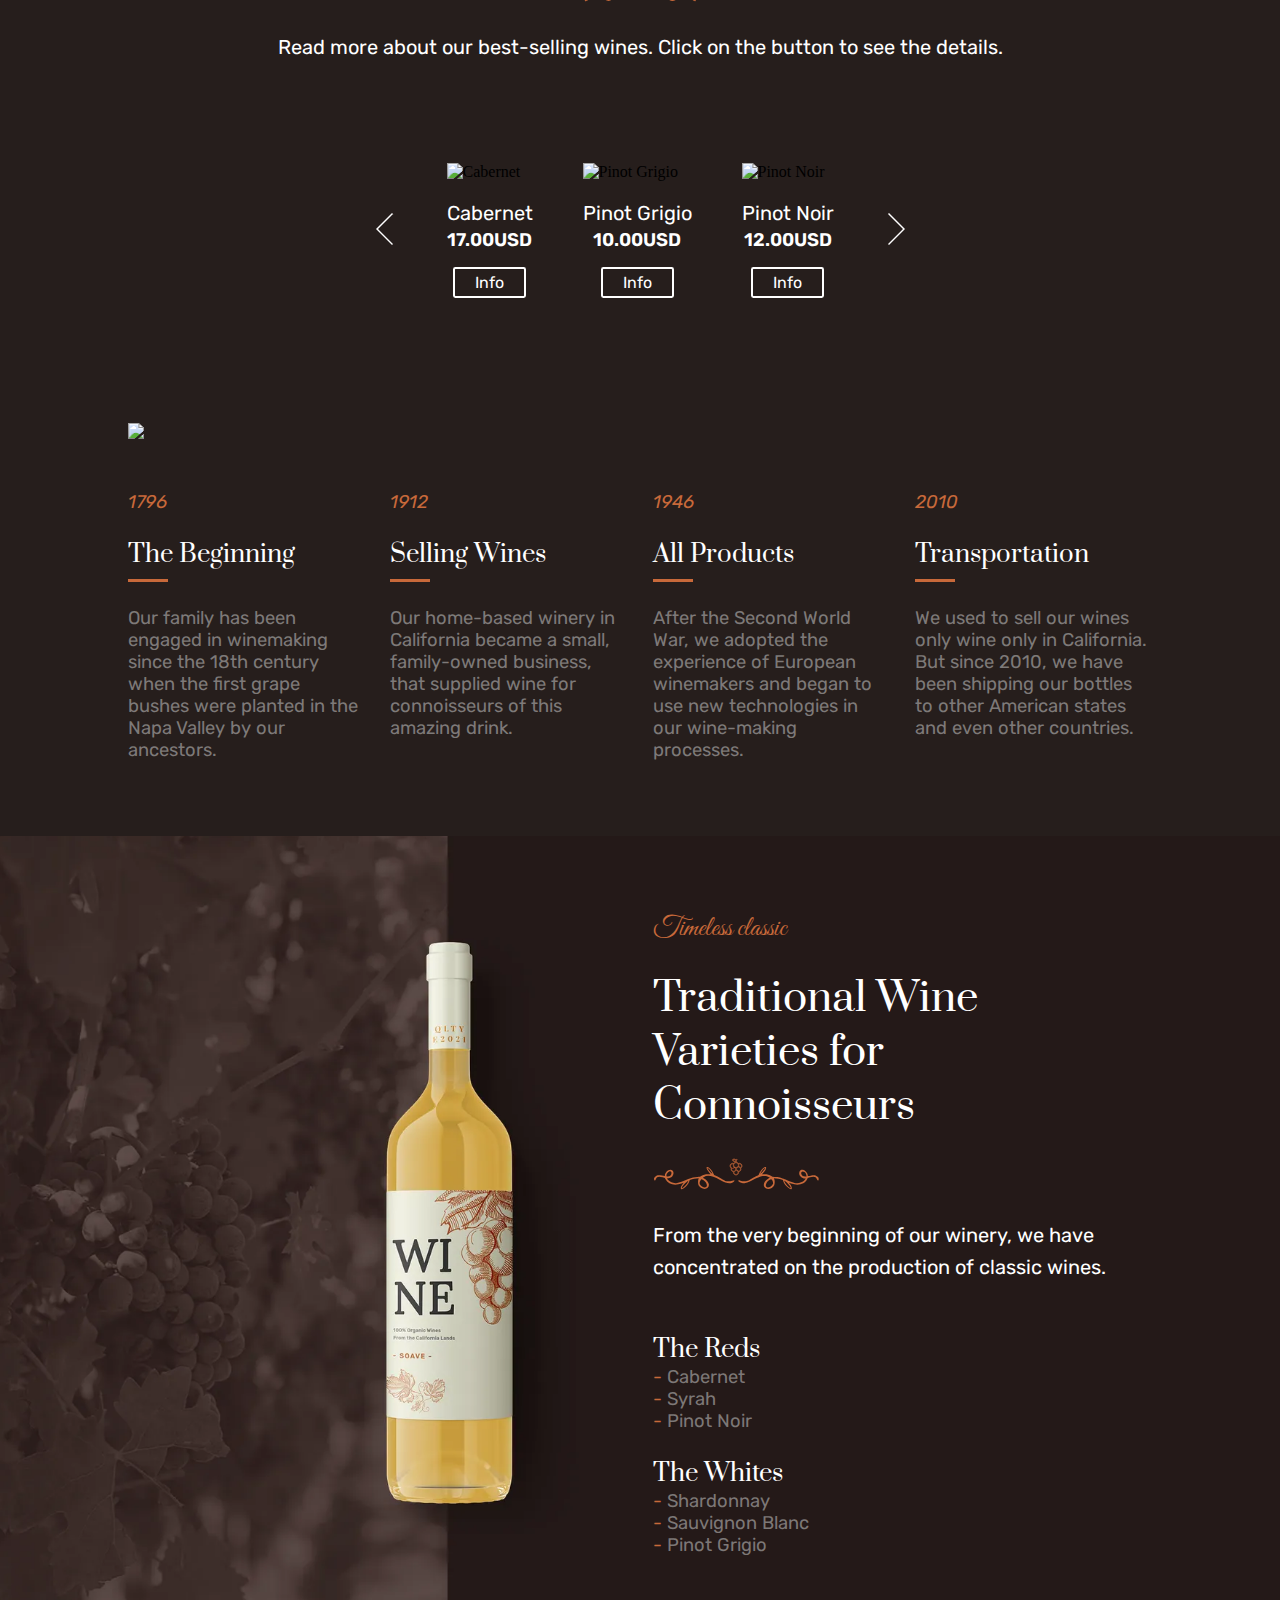
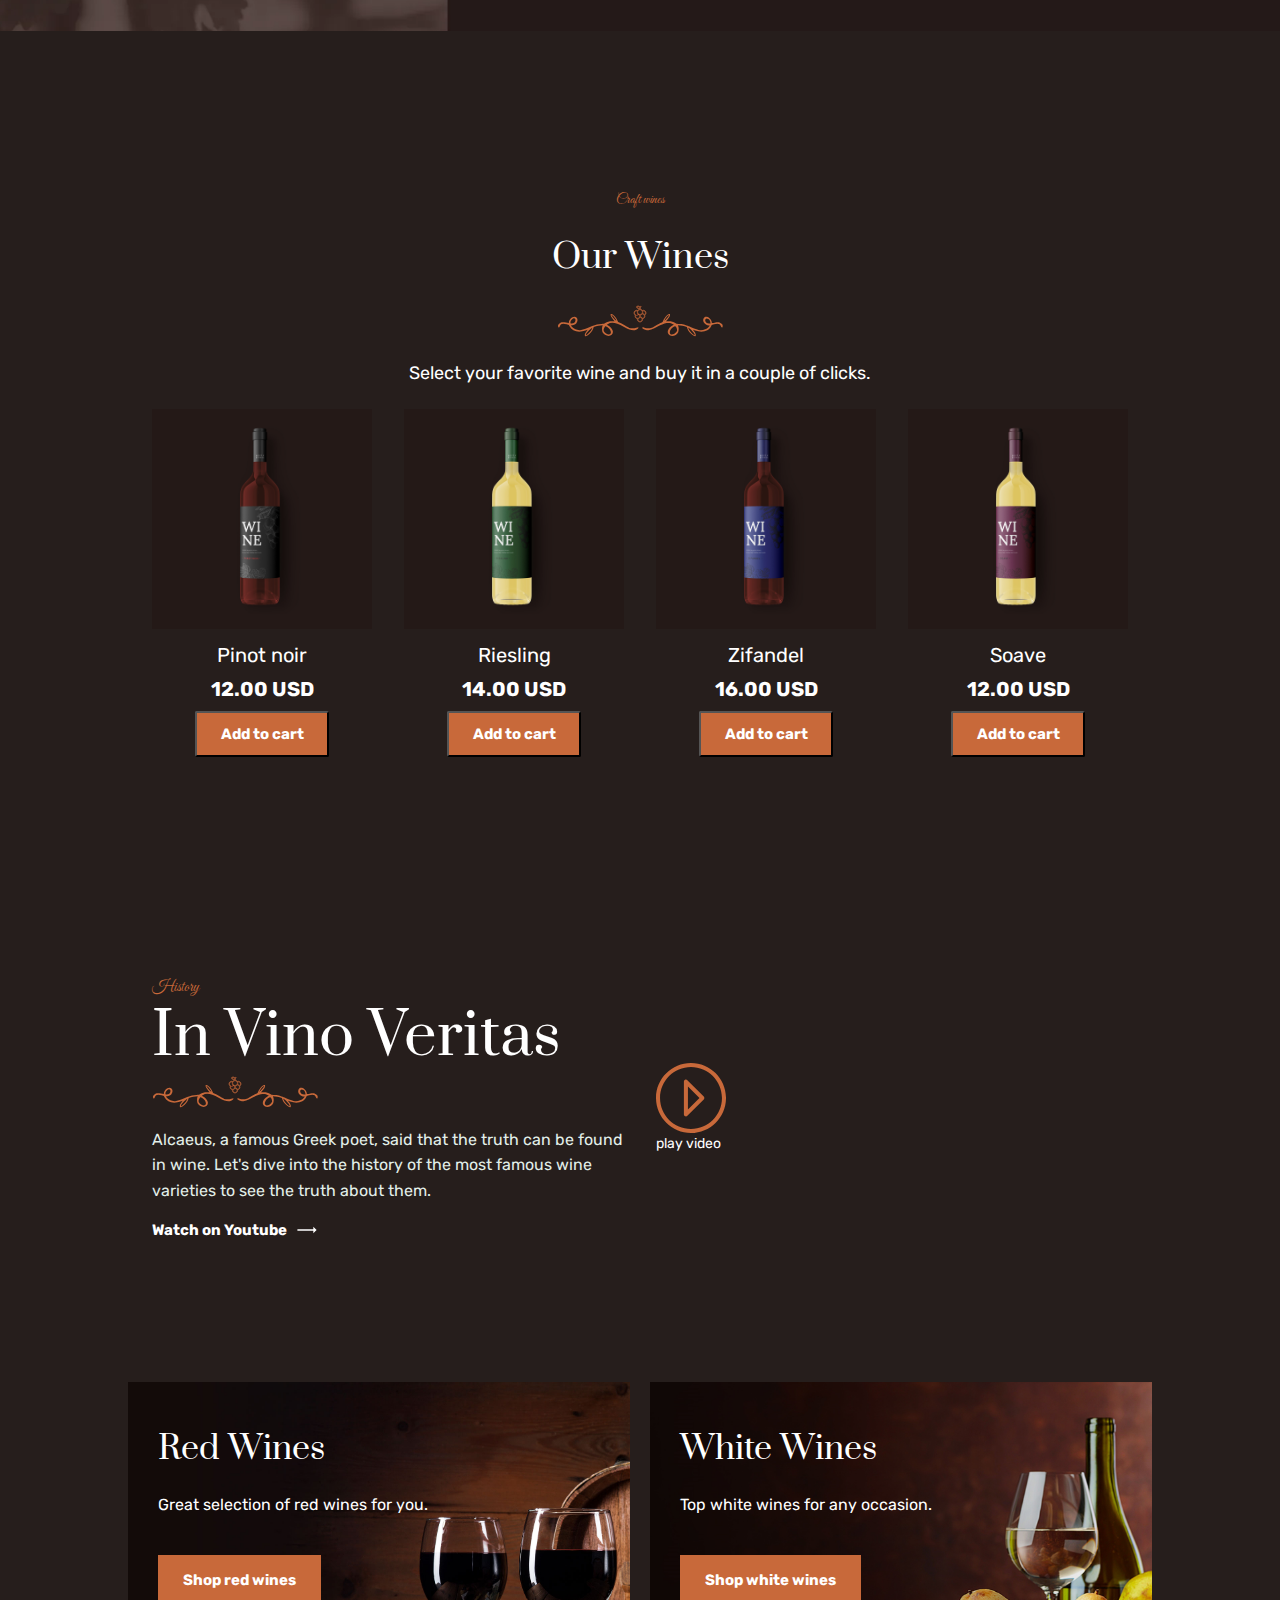
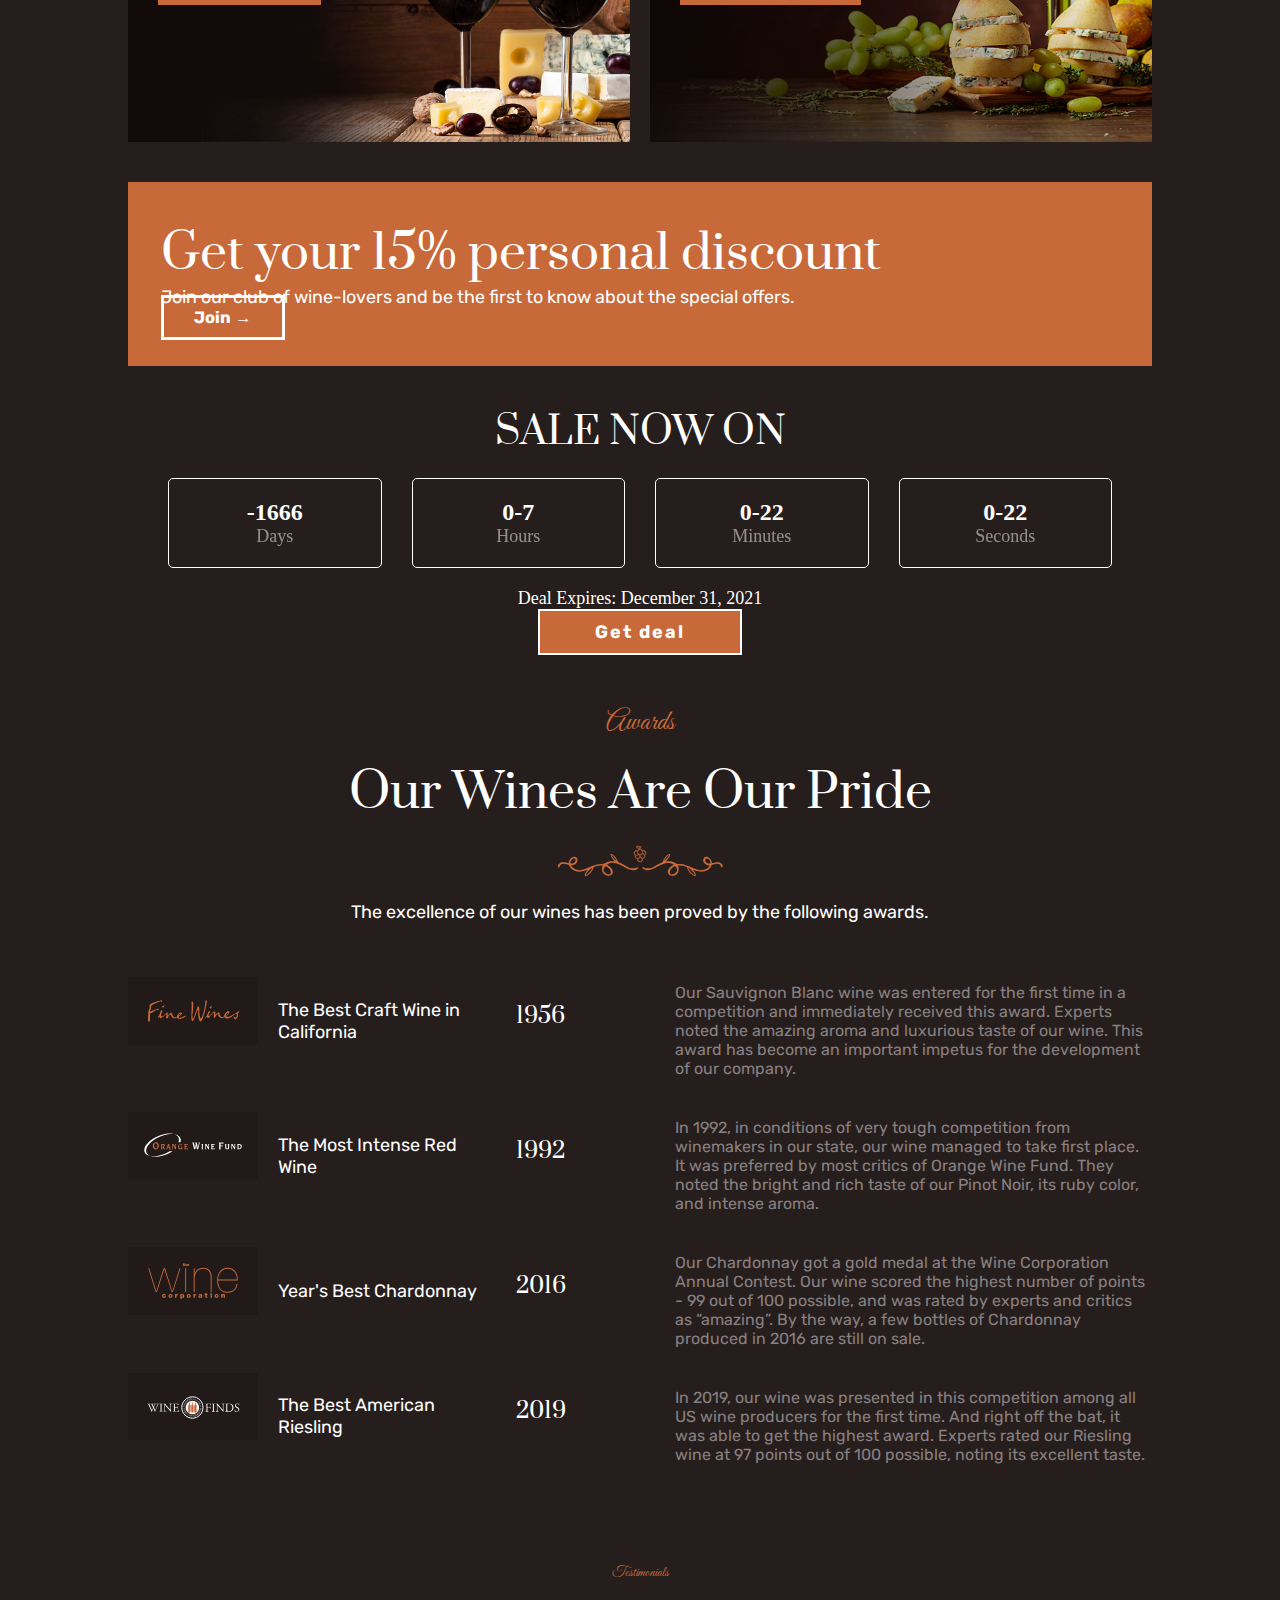
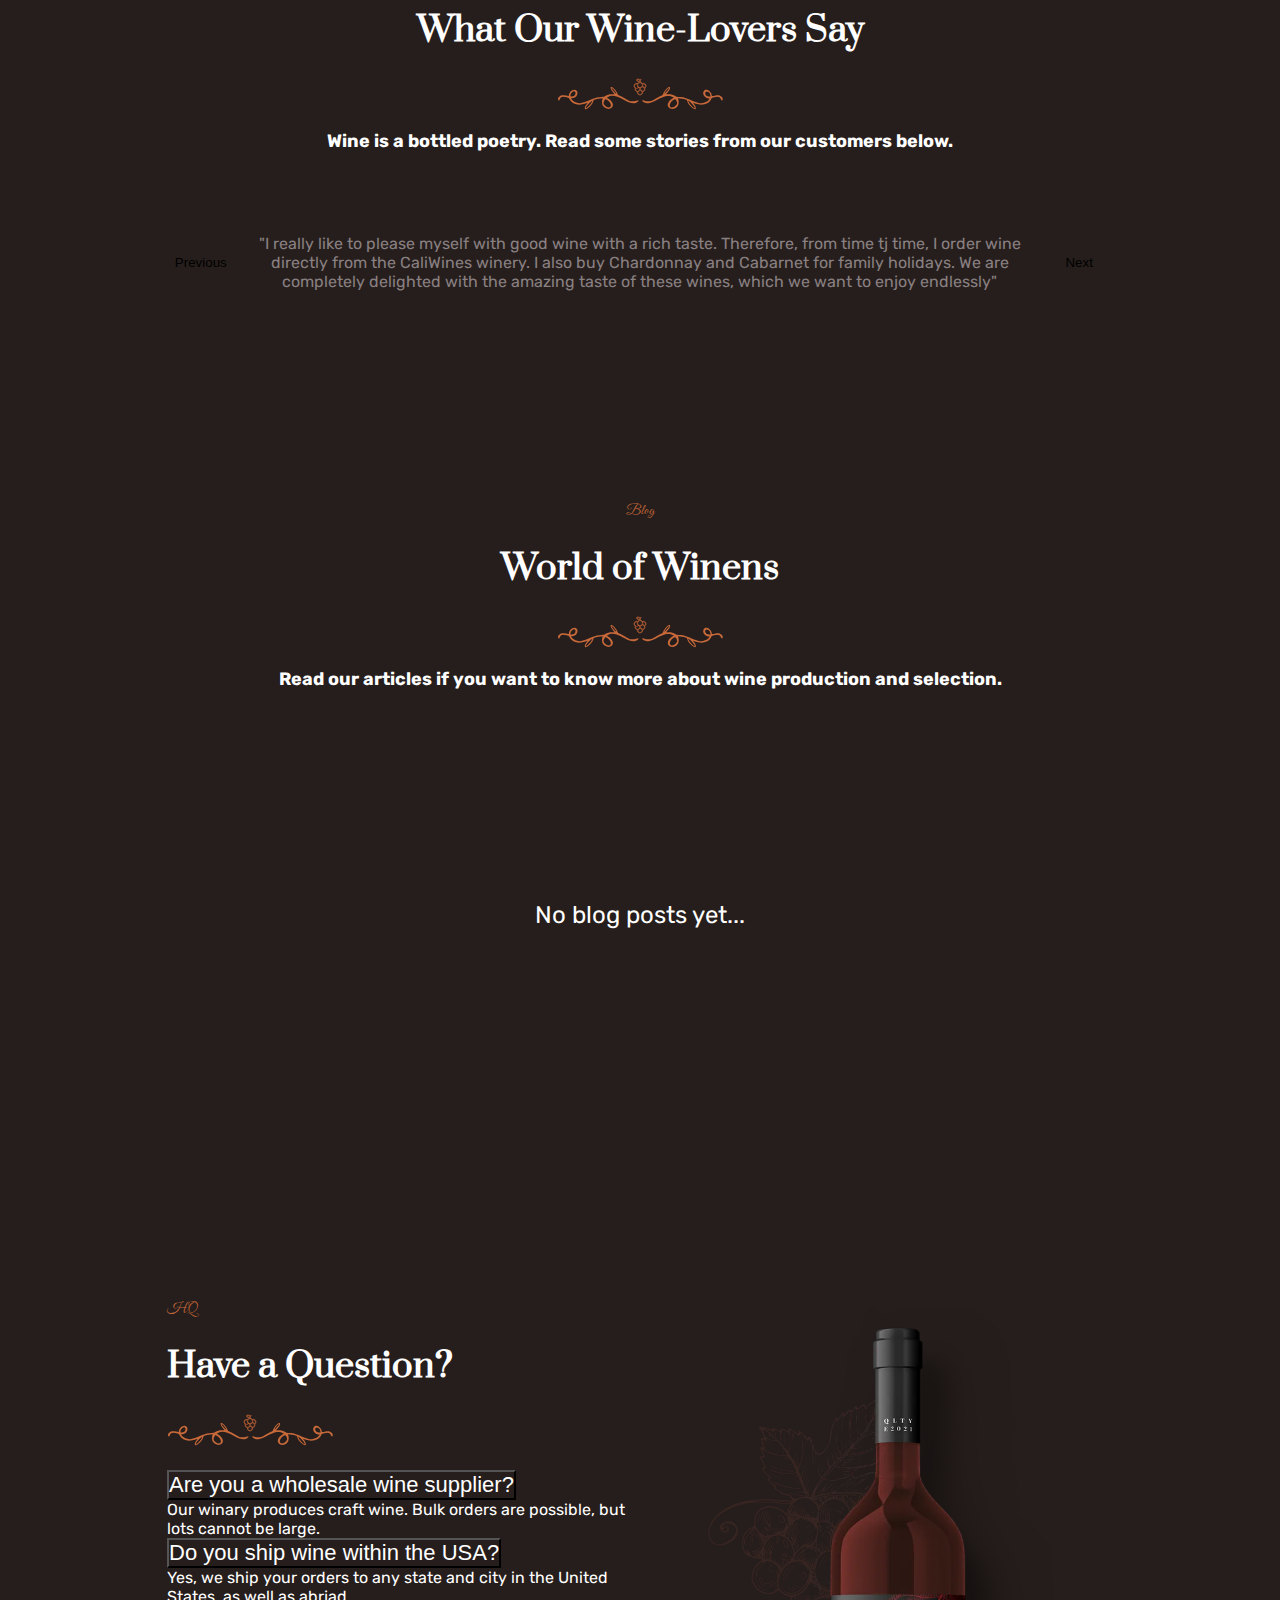
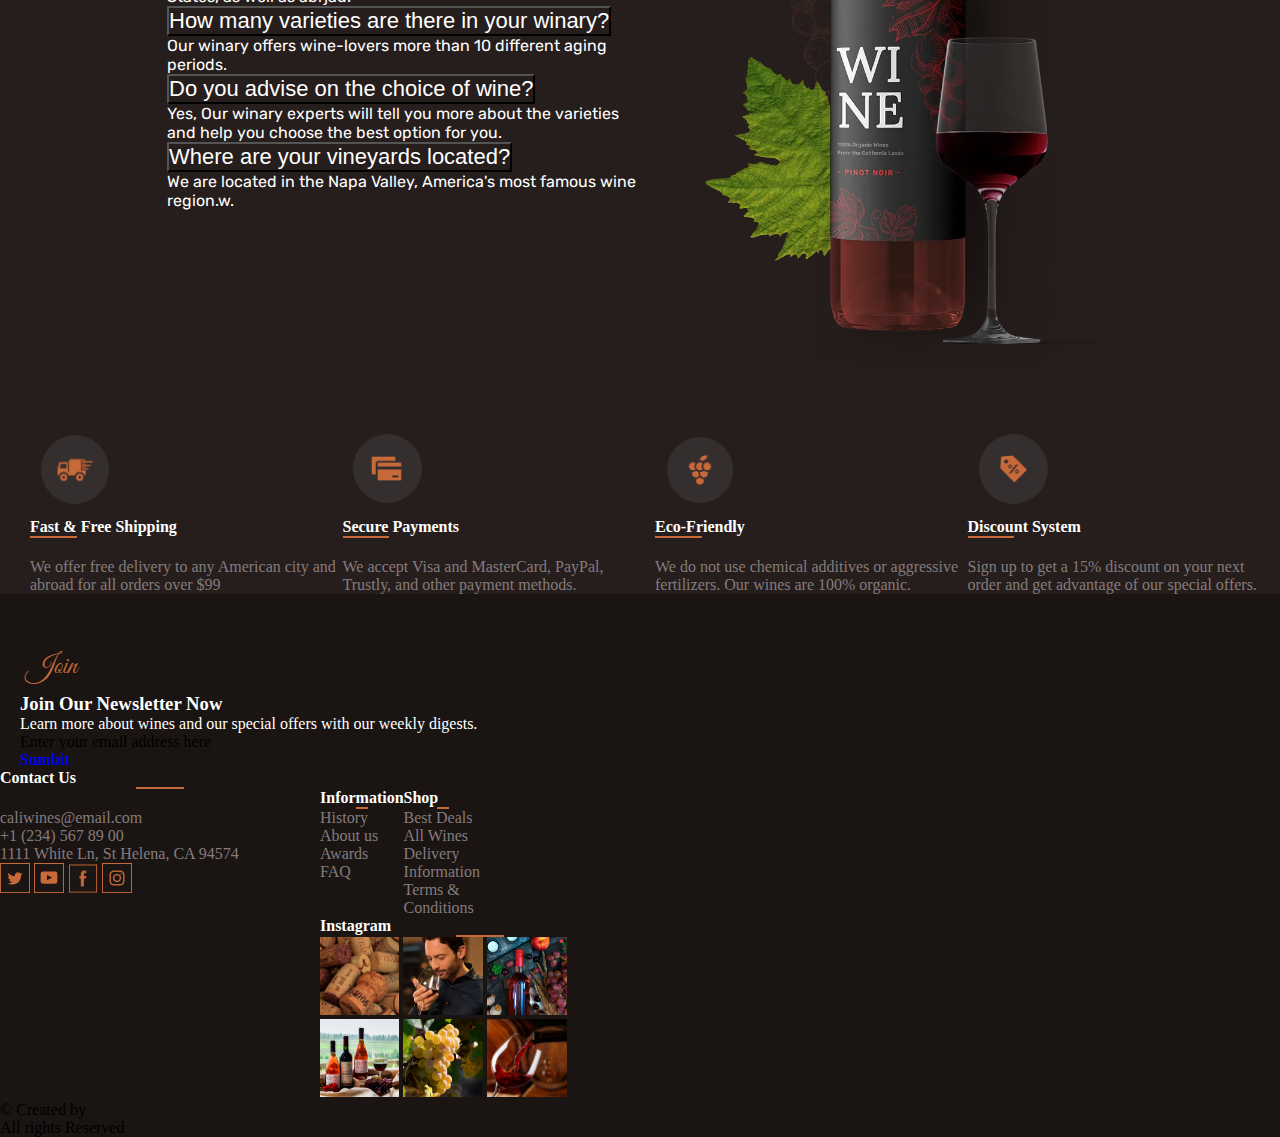
==== commit fb834996: "add eddListener and remove listener for (confirm age)" ====
--- a/index.html
+++ b/index.html
@@ -53,8 +53,9 @@
                     Please
                     confirm that you are over 21 years old to enter this site.</span>
                 <div class="two-button">
-                    <a class="button-with-orange-background" onclick="yes21()" href="#">Yes, I`m 21+</a>
-                    <a class="button-without-background" onclick="lessThan21 ()" href="#">No, I`m under 21</a>
+                    <a class="button-with-orange-background yes21" href="#">Yes, I`m 21+</a>
+                    <a class="button-without-background lessThan21" href="#">No, I`m under 21</a>
+                    <!-- <a class="button-without-background" onclick="lessThan21 ()" href="#">No, I`m under 21</a> -->
                 </div>
             </section>
         </div>
@@ -81,9 +82,12 @@
                                 <a class="nav-link" href="#our-wines">Shop</a>
                                 <a class="nav-link" href="#contact-us">Contact Us</a>
                                 <div class="soc-icon">
-                                    <a href="https://www.facebook.com/"><img src="img/header-section/facebook.png" alt="Icon Facebook"></>
-                                    <a href="https://www.instagram.com/"><img src="img/header-section/instagram.png" alt="Icon Instagram"></>
-                                    <a href="https://www.youtube.com/"><img src="img/header-section/youtube.png" alt="Icon Youtube"></a>>
+                                    <a href="https://www.facebook.com/"><img src="img/header-section/facebook.png"
+                                            alt="Icon Facebook"></>
+                                        <a href="https://www.instagram.com/"><img src="img/header-section/instagram.png"
+                                                alt="Icon Instagram"></>
+                                            <a href="https://www.youtube.com/"><img src="img/header-section/youtube.png"
+                                                    alt="Icon Youtube"></a>>
                                 </div>
                             </div>
                         </div>
@@ -92,24 +96,24 @@
             </div>
         </nav>
         <div class="hero container-index">
-          <div class="section-header">
-           <div class="empty-section-in-header"></div>
-            <div class="content-hero">
-                <div class="headerClock"></div>
-                <h5><span class="taste our">Taste our</span></h5>
-                <h1>Boutique Wines</h1>
-                <img src="img/header-section/picture-grapes-block.svg" alt="logo-hero">
-                <p class="tekst">Grown with love and respect for the California lands.</p>
-                <div class="buttons">
-                    <div class="shop-now">
-                        <a href="#our-wines">Shop now</a>
-                    </div>
-                    <div class="learn-more">
-                        <a href="#our-wines-special">Learn more</a>
-                    </div>
-                </div>
-            </div>
-          </div>
+            <div class="section-header">
+                <div class="empty-section-in-header"></div>
+                <div class="content-hero">
+                    <div class="headerClock"></div>
+                    <h5><span class="taste our">Taste our</span></h5>
+                    <h1>Boutique Wines</h1>
+                    <img src="img/header-section/picture-grapes-block.svg" alt="logo-hero">
+                    <p class="tekst">Grown with love and respect for the California lands.</p>
+                    <div class="buttons">
+                        <div class="shop-now">
+                            <a href="#our-wines">Shop now</a>
+                        </div>
+                        <div class="learn-more">
+                            <a href="#our-wines-special">Learn more</a>
+                        </div>
+                    </div>
+                </div>
+            </div>
         </div>
     </header>
     <!--START SVIATOSLAV-->
@@ -251,9 +255,11 @@
             </div>
 
             <div class="products-carusel">
-                <button class="prewWine"><img class="bottom-arrow" src="img/wine-table-traditional/arrow-left.svg" alt="Arrow left"></button>
+                <button class="prewWine"><img class="bottom-arrow" src="img/wine-table-traditional/arrow-left.svg"
+                        alt="Arrow left"></button>
                 <div class="wine-carusel"></div>
-                <button class="nextWine"><img class="bottom-arrow" src="img/wine-table-traditional/arrow-right.svg" alt="Arrow right"></button>
+                <button class="nextWine"><img class="bottom-arrow" src="img/wine-table-traditional/arrow-right.svg"
+                        alt="Arrow right"></button>
 
             </div>
 
@@ -534,15 +540,15 @@
                         </h2>
                     </div>
                     <div class="carousel">
-                        <button class="carousel-prev"type="button" data-bs-target="#carouselExampleIndicators"
-                        data-bs-slide="prev">
-                        <span class="carousel-control-prev-icon" aria-hidden="true"></span>
-                        <span class="visually-hidden">Previous</span></button>
+                        <button class="carousel-prev" type="button" data-bs-target="#carouselExampleIndicators"
+                            data-bs-slide="prev">
+                            <span class="carousel-control-prev-icon" aria-hidden="true"></span>
+                            <span class="visually-hidden">Previous</span></button>
                         <div class="slide"></div>
                         <button class="carousel-next" type="button" data-bs-target="#carouselExampleIndicators"
-                        data-bs-slide="next">
-                        <span class="carousel-control-next-icon" aria-hidden="true"></span>
-                        <span class="visually-hidden">Next</span></button>
+                            data-bs-slide="next">
+                            <span class="carousel-control-next-icon" aria-hidden="true"></span>
+                            <span class="visually-hidden">Next</span></button>
                         <!--<div id="carouselExampleIndicators" class="carousel slide" data-bs-ride="carousel">
                             <div class="carousel-indicators">
                                 <button type="button" data-bs-target="#carouselExampleIndicators" data-bs-slide-to="0"
@@ -781,35 +787,35 @@
                 </div>
 
                 <footer>
-                        <section class="buttons-href">
-                            <div>
-                                <h4>Information</h4>
-                                <div class="contact-line"></div>
-                                <a href="#">History</a><br>
-                                <a href="#">About us</a><br>
-                                <a href="#">Awards</a><br>
-                                <a href="#">FAQ</a><br>
-                            </div>
-                            <div>
-                                <h4>Shop</h4>
-                                <div class="contact-line"></div>
-                                <a href="#">Best Deals</a><br>
-                                <a href="#">All Wines</a><br>
-                                <a href="#">Delivery Information</a><br>
-                                <a href="#">Terms & Conditions</a><br>
-                            </div>
-                        </section>
-                
-                <div class="instagram-img">
-                    <h4>Instagram</h4>
-                    <div class="contact-line"></div>
-                    <img src="img/footer-section/propki.png">
-                    <img src="img/footer-section/drink.png">
-                    <img src="img/footer-section/grapewine.png">
-                    <img src="img/footer-section/wines.png">
-                    <img src="img/footer-section/grape.png">
-                    <img src="img/footer-section/bottle-wine.png">
-                </div>
+                    <section class="buttons-href">
+                        <div>
+                            <h4>Information</h4>
+                            <div class="contact-line"></div>
+                            <a href="#">History</a><br>
+                            <a href="#">About us</a><br>
+                            <a href="#">Awards</a><br>
+                            <a href="#">FAQ</a><br>
+                        </div>
+                        <div>
+                            <h4>Shop</h4>
+                            <div class="contact-line"></div>
+                            <a href="#">Best Deals</a><br>
+                            <a href="#">All Wines</a><br>
+                            <a href="#">Delivery Information</a><br>
+                            <a href="#">Terms & Conditions</a><br>
+                        </div>
+                    </section>
+
+                    <div class="instagram-img">
+                        <h4>Instagram</h4>
+                        <div class="contact-line"></div>
+                        <img src="img/footer-section/propki.png">
+                        <img src="img/footer-section/drink.png">
+                        <img src="img/footer-section/grapewine.png">
+                        <img src="img/footer-section/wines.png">
+                        <img src="img/footer-section/grape.png">
+                        <img src="img/footer-section/bottle-wine.png">
+                    </div>
             </section>
             <section class="end-footer">
                 <div>
@@ -821,21 +827,20 @@
             </section>
         </footer>
         <!--Shcherba John end-code -->
-            <script src="https://cdn.jsdelivr.net/npm/bootstrap@5.1.3/dist/js/bootstrap.bundle.min.js"
-                integrity="sha384-ka7Sk0Gln4gmtz2MlQnikT1wXgYsOg+OMhuP+IlRH9sENBO0LRn5q+8nbTov4+1p"
-                crossorigin="anonymous">
-            </script>
+        <script src="https://cdn.jsdelivr.net/npm/bootstrap@5.1.3/dist/js/bootstrap.bundle.min.js"
+            integrity="sha384-ka7Sk0Gln4gmtz2MlQnikT1wXgYsOg+OMhuP+IlRH9sENBO0LRn5q+8nbTov4+1p" crossorigin="anonymous">
+        </script>
         <script src="js/index.js"></script>
         <script src="js/age-check.js"></script>
         <script src="js/carousel.js"></script>
         <script src="js/countdown.js"></script>
-        
+
         <script src="js/slides-show.js"></script>
-   
+
         <script src="js/wine-bottle-carusel.js"></script>
-        
-        
-     <!--    <script src="js/countdown.js"></script>-->
+
+
+        <!--    <script src="js/countdown.js"></script>-->
 
 </body>
 
--- a/css/winecards.css
+++ b/css/winecards.css
@@ -89,5 +89,6 @@
         grid-template-columns: 1fr 1fr;
         grid-column-gap: 20px;
         grid-row-gap: 20px;
+        padding: 40px 0;
     }
 }--- a/css/countdown.css
+++ b/css/countdown.css
@@ -1,7 +1,7 @@
 .countdown {
     background-color: #261e1c;
     color: #fff;
-    padding-top: 20px;
+    padding-top: 40px;
 }
 
 .countdown-title {
@@ -88,6 +88,11 @@
     color: #c8693a;
 }
 
+.time small {
+    font-size: 18px;
+    opacity: .50;
+}
+
 
 /* .countdown-block {
     background-color: #c8693a;
--- a/css/header.css
+++ b/css/header.css
@@ -164,9 +164,9 @@
     margin-bottom: 20px;
     margin-right: 22px;
     border:  0.01em solid;
-    border-color: #fd7e14;
+    border-color: #c8693a;
     color: rgb(255, 255, 255);
-    background-color: #fd7e14;
+    background-color: #c8693a;
     border-radius: 2px;
 }
 
